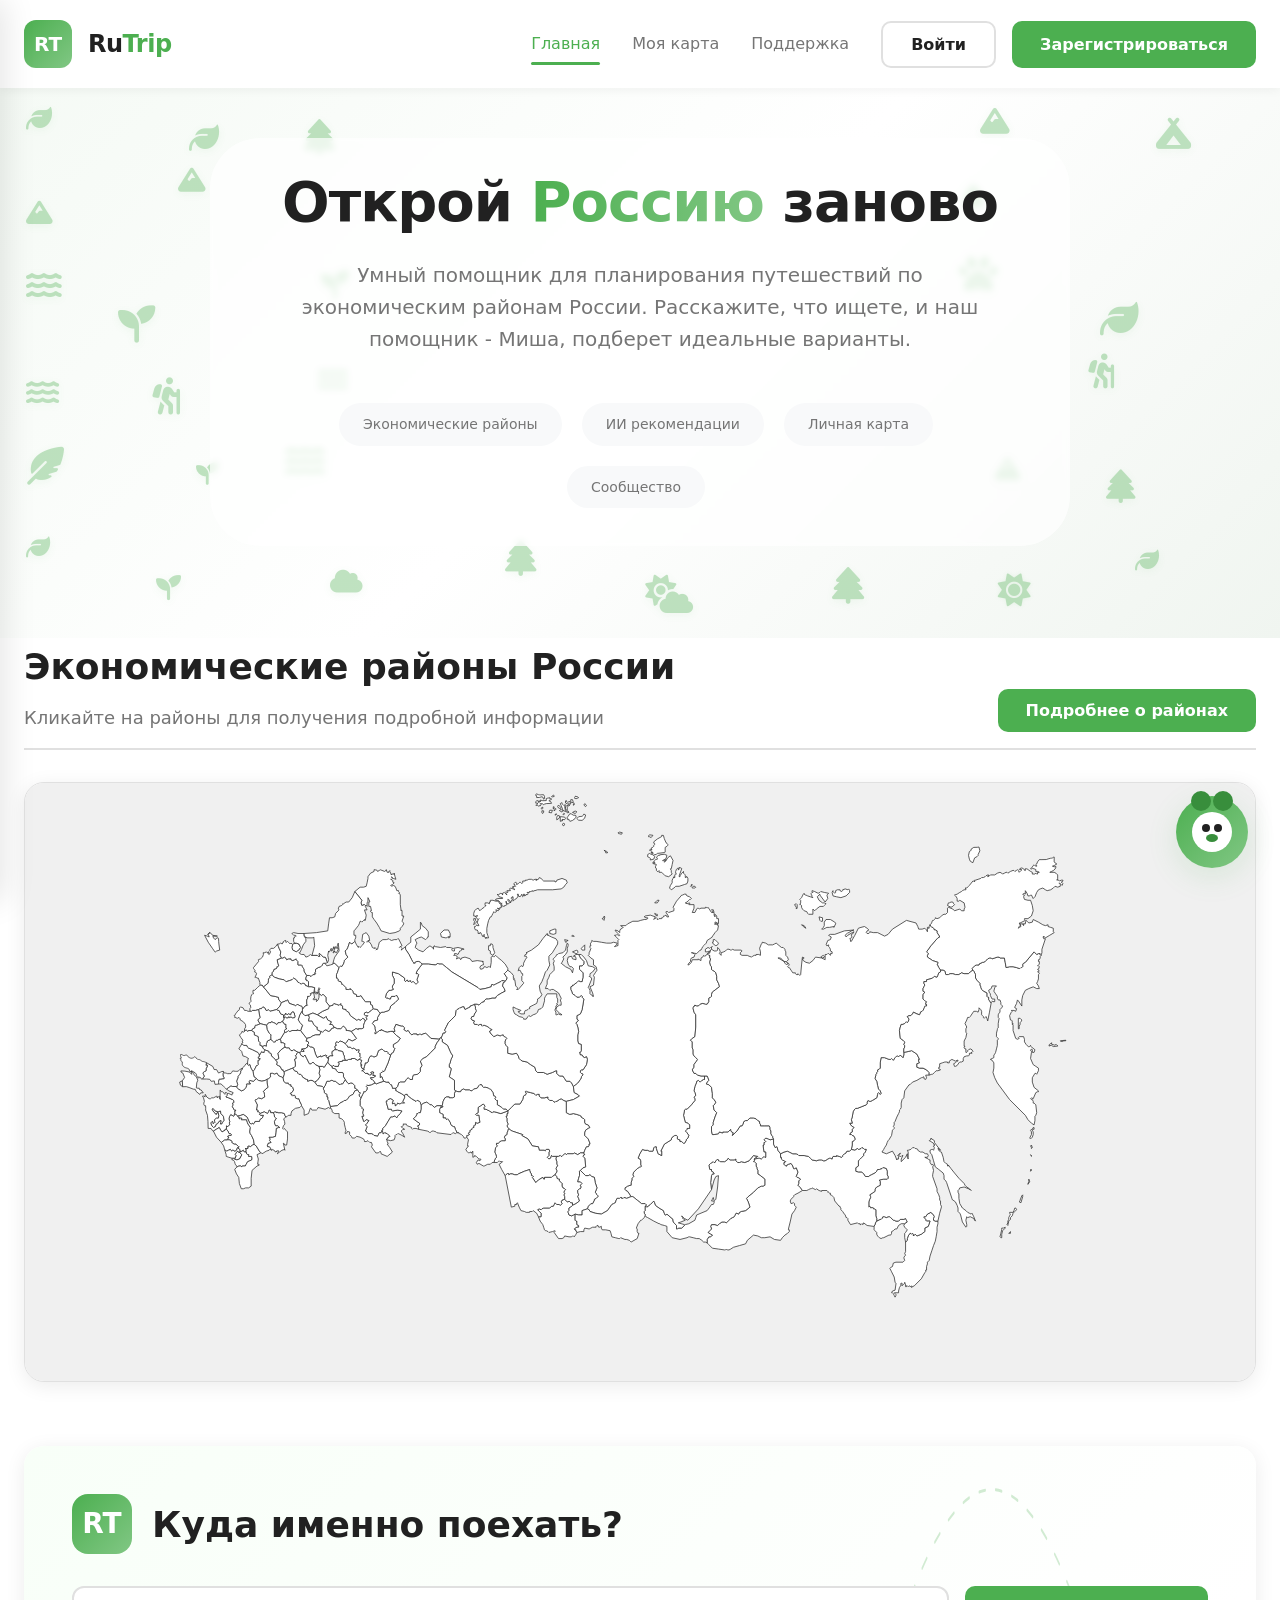
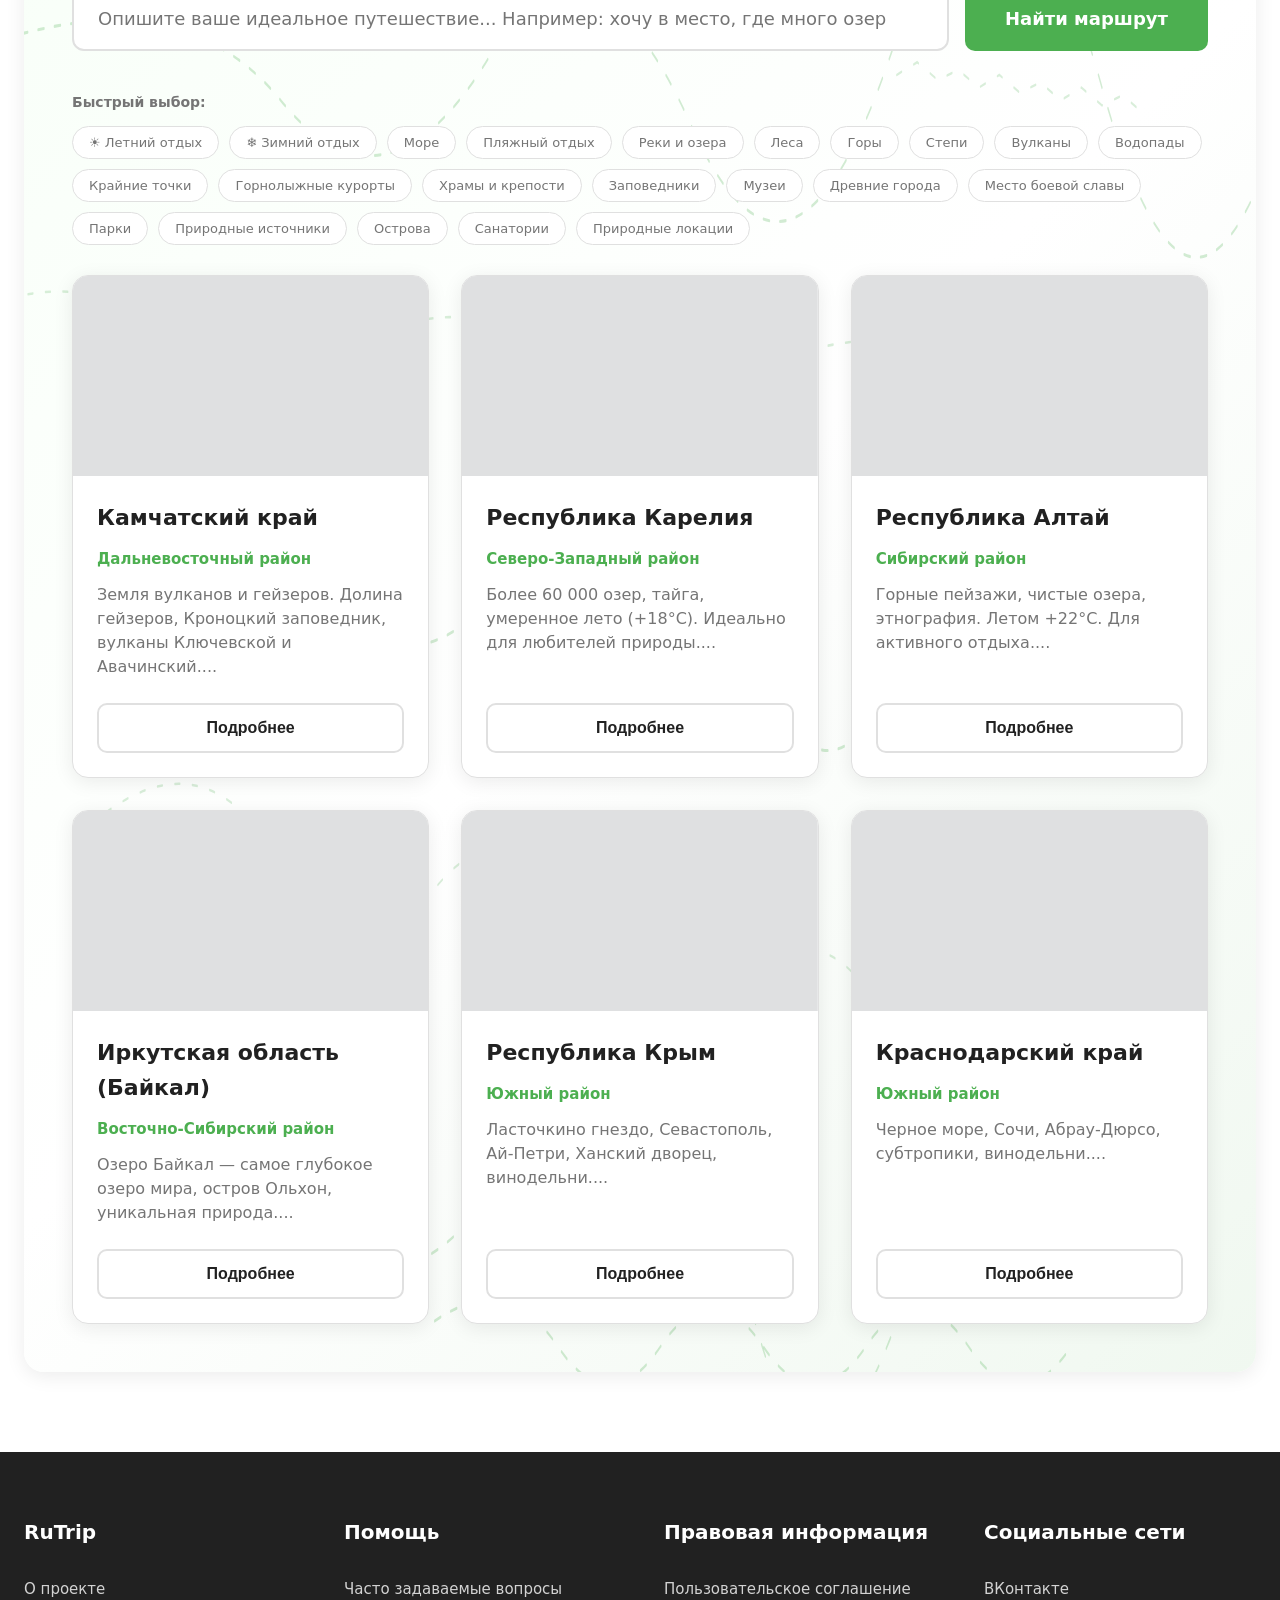
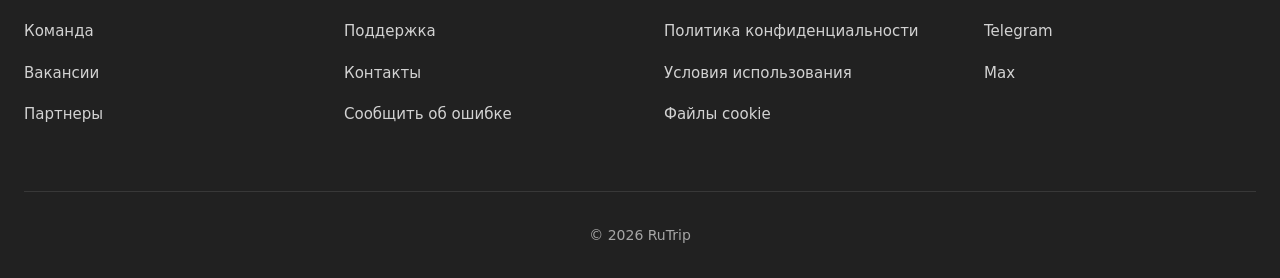
==== frontend/index.html @ ab8c6389 "Daniil/User_map/v1" ====
<!DOCTYPE html>
<html lang="ru">
<head>
    <meta charset="UTF-8">
    <meta name="viewport" content="width=device-width, initial-scale=1.0">
    <title>RuTrip - Путеводитель по России</title>
    <link rel="stylesheet" href="https://cdnjs.cloudflare.com/ajax/libs/font-awesome/6.4.0/css/all.min.css">
    <link rel="stylesheet" href="style.css">
    <style>
        /* Герой-секция */
        .hero {
            position: relative;
            overflow: hidden;
            padding: 80px 0 80px;
            min-height: 550px;
            background: linear-gradient(135deg, #f5faf5 0%, #ffffff 50%, #f0f5f0 100%);
        }
        
        /* Анимационный слой */
        .travel-animation {
            position: absolute;
            top: 0;
            left: 0;
            width: 100%;
            height: 100%;
            pointer-events: none;
            z-index: 1;
        }
        
        /* Парящие иконки - все зеленые */
        .floating-icon {
            position: absolute;
            pointer-events: none;
            z-index: 0;
            opacity: 0.35;
            will-change: transform;
            /* Плавное появление при создании */
            transition: opacity 1.2s ease-out;
        }
        
        /* Когда иконка готова - показываем */
        .floating-icon.visible {
            opacity: 0.35;
        }
        
        .floating-icon i {
            color: #4CAF50 !important;
            filter: drop-shadow(0 2px 4px rgba(76, 175, 80, 0.2));
        }
        
        /* Вертикальное плавание */
        @keyframes floatIcon {
            0% {
                transform: translateY(0px) rotate(0deg);
            }
            50% {
                transform: translateY(-35px) rotate(5deg);
            }
            100% {
                transform: translateY(0px) rotate(0deg);
            }
        }
        
        /* Горизонтальное движение */
        @keyframes driftHorizontal {
            0% {
                transform: translateX(0px);
            }
            100% {
                transform: translateX(45px);
            }
        }
        
        @keyframes driftLeft {
            0% {
                transform: translateX(0px);
            }
            100% {
                transform: translateX(-45px);
            }
        }
        
        /* Контент поверх анимации */
        .hero-content {
            position: relative;
            z-index: 10;
            max-width: 800px;
            margin: 0 auto;
            text-align: center;
        }
        
        .hero h1, .hero p, .hero .chips {
            position: relative;
            z-index: 10;
            background: transparent;
        }
        
        /* Полупрозрачный фон для читаемости текста */
        .hero-content::before {
            content: '';
            position: absolute;
            top: -30px;
            left: -30px;
            right: -30px;
            bottom: -30px;
            background: rgba(255, 255, 255, 0.7);
            backdrop-filter: blur(3px);
            z-index: -1;
            border-radius: 50px;
            pointer-events: none;
        }
        
        /* Адаптивность */
        @media (max-width: 768px) {
            .hero {
                padding: 60px 0 60px;
            }
            .floating-icon {
                font-size: 20px !important;
            }
            .hero-content::before {
                background: rgba(255, 255, 255, 0.8);
            }
        }
        
        /* Чипы */
        .chips {
            display: flex;
            flex-wrap: wrap;
            justify-content: center;
            gap: 12px;
            margin-top: 32px;
        }
        
        .chip {
            background-color: var(--secondary);
            padding: 10px 24px;
            border-radius: 40px;
            font-weight: 500;
            transition: all 0.3s;
            cursor: default;
        }
        
        .chip:hover {
            background-color: var(--accent);
            color: white;
            transform: translateY(-2px);
        }
        
        /* Градиент для заголовка */
        .hero-gradient {
            background: linear-gradient(90deg, #4CAF50, #81C784);
            -webkit-background-clip: text;
            background-clip: text;
            color: transparent;
        }
        
        /* Стрелка наверх */
        .scroll-top-arrow {
            position: fixed;
            bottom: 120px;
            right: 50px;
            width: 50px;
            height: 50px;
            background: #4CAF50;
            border-radius: 50%;
            display: flex;
            align-items: center;
            justify-content: center;
            color: white;
            font-size: 24px;
            cursor: pointer;
            box-shadow: 0 4px 15px rgba(76, 175, 80, 0.3);
            transition: all 0.3s ease;
            z-index: 998;
            opacity: 0;
            visibility: hidden;
            transform: translateY(20px);
        }
        
        .scroll-top-arrow.show {
            opacity: 1;
            visibility: visible;
            transform: translateY(0);
        }
        
        .scroll-top-arrow:hover {
            transform: scale(1.1);
            background: #388E3C;
        }
        
        @media (max-width: 768px) {
            .scroll-top-arrow {
                bottom: 100px;
                right: 20px;
                width: 45px;
                height: 45px;
                font-size: 20px;
            }
        }
    </style>
</head>
<body>
    <!-- Шапка -->
    <header>
        <div class="container header-content">
            <a href="#" class="logo">
                <div class="logo-icon">RT</div>
                <div class="logo-text">Ru<span>Trip</span></div>
            </a>
            
            <button class="menu-toggle" id="menuToggle">
                <i class="fas fa-bars"></i>
            </button>
            
            <nav class="nav-main">
                <a href="index.html" class="nav-link active">Главная</a>
                <a href="user-map/user-map.html" class="nav-link">Моя карта</a>
                <a href="#" class="nav-link">Поддержка</a>

                <div class="auth-buttons" id="authButtons">
                    <button class="btn btn-login"><a href="login.html" style="text-decoration: none; color: inherit;">Войти</a></button>
                    <button class="btn btn-register"><a href="registr.html" style="text-decoration: none; color: white">Зарегистрироваться</a></button>
                </div>
                <div class="user-profile" id="userProfile" style="display: none;">
                    <div class="user-avatar" id="userAvatar"></div>
                    <span class="user-name" id="userName"></span>
                    <i class="fas fa-chevron-down" style="font-size: 12px; margin-left: 5px;"></i>
                </div>
            </nav>
        </div>
    </header>

    <!-- Боковое меню -->
    <div class="sidebar" id="sidebar">
        <div class="sidebar-header">
            <h3>Меню</h3>
            <button class="sidebar-close" id="sidebarClose">
                <i class="fas fa-times"></i>
            </button>
        </div>
        <ul class="sidebar-links">
            <li><a href="#">Главная</a></li>
            <li><a href="#">Моя карта</a></li>
            <li><a href="#">Друзья</a></li>
            <li><a href="#">Рейтинги</a></li>
            <li><a href="#">События</a></li>
            <li><a href="#">Настройки</a></li>
            <li><a href="#">Помощь</a></li>
            <li><a href="#">Выйти</a></li>
        </ul>
    </div>
    <div class="overlay" id="overlay"></div>

    <!-- Маскот -->
    <div class="mascot-container">
        <div class="mascot" id="mascot">
            <div class="mascot-ear left"></div>
            <div class="mascot-ear right"></div>
            <div class="mascot-face">
                <div class="mascot-eye left"></div>
                <div class="mascot-eye right"></div>
                <div class="mascot-nose"></div>
            </div>
        </div>
    </div>

    <!-- Главная страница -->
    <main>
        <section class="hero">
            <!-- Анимационный слой -->
            <div class="travel-animation" id="travelAnimation"></div>
            
            <div class="container hero-content">
                <h1>Открой <span class="hero-gradient">Россию</span> заново</h1>
                <p>Умный помощник для планирования путешествий по экономическим районам России. Расскажите, что ищете, и наш помощник - Миша, подберет идеальные варианты.</p>
                <div class="chips">
                    <span class="chip">Экономические районы</span>
                    <span class="chip">ИИ рекомендации</span>
                    <span class="chip">Личная карта</span>
                    <span class="chip">Сообщество</span>
                </div>
            </div>
        </section>

        <!-- Карта России -->
        <div class="container">
            <section class="map-section">
                <div class="section-header">
                    <div>
                        <h2 class="section-title">Экономические районы России</h2>
                        <p class="section-subtitle">Кликайте на районы для получения подробной информации</p>
                    </div>
                    <button class="btn btn-register">Подробнее о районах</button>
                </div>

                <div class="map-container">
                    

                    <svg id="map" xmlns="http://www.w3.org/2000/svg" xmlns:xlink="http://www.w3.org/1999/xlink" x="0px" y="0px" viewBox="0 0 708.9 458.9" enable-background="new 0 0 708.9 458.9" xml:space="preserve">
                        <path class="szfo avt voLEN uts0 ekran1" data-id="enabled" data-title="Ненецкий автономный округ" data-code="RU-NEN" d="M207.4,112.8058h-3.3541l-2.6833,2.6833.6708,2.6833,3.3541.6708h.6708l.6708-.6708H207.4l.6708-.6708v.6708h0l-.6708.6708h.6708l.6708-.6708v-2.6833Zm30.8582,15.4291,1.3417.6708v2.0125l2.0125,1.3417,1.3417-2.0125-.6708-2.0125-.6708-2.0125h0v-1.3417l-.6708-1.3417H239.6v1.3417h-1.3417v3.3541Zm-18.7832-.6708-2.0125-.6708-2.6833-.6708-3.3541.6708h0l.6708.6708v1.3417h-1.3417l-.6708-.6708v-.6708l.6708-.6708-2.0125-.6708h-2.6833l-.6708-.6708-4.025.6708-4.025-.6708-.6708-.6708v0h0v.6708h-.6708v2.0125h0l-.6708-1.3417-1.3417-.6708-.6708-.6708-2.6833,2.0125-2.6833,2.6833-3.3541-1.3417-2.6833-2.0125.6708-2.0125.6708-1.3417-.6708-1.3417-.6708-1.3417,2.6833-1.3417,2.0125-.6708,3.3541,2.0125.6708-.6708.6708-.6708v-.6708h.6708v-4.025l-2.0125-2.6833-2.6833-2.0125-.6708-2.0125-.6708-.6708v5.3666l-4.025,3.3541-3.3541,2.6833v4.025l-2.6833,2.0125-1.3417,1.3417v2.0125l2.6833,4.025,2.0125,4.025.6708,1.3417.6708.6708v.6708h1.3417v-.6708l1.3417-.6708h1.3417l1.3417.6708,1.3417,1.3417h4.6958l5.3666.6708,1.3417-.6708.6708-.6708.6708.6708h2.6833l3.3542,2.6833,4.025,3.3541,20.1249,12.0749.6708.6708.6708.6708,4.025-.6708,4.6958-1.3417v-.6708l.6708-1.3417.6708.6708h.6708l1.3417-.6708,1.3417-.6708,1.3417-.6708,1.3417-.6708.6708-.6708h1.3417l1.2972.5064,1.3861-1.848v-1.3417l-.6708-.6708-1.3417-2.0125.6708-.6708.6708-.6708,1.3417-1.3417v-1.3417l-2.0125-3.3541-2.6833-2.6833-3.3541-2.6833-.6708-.6708-.6708-.6708-.6708.6708-.6708.6708h0l-.6708-.6708h-.6708l-.6708.6708v4.025l-.6708,4.025h0l-.6708-.6708h-.6708l-1.3417.6708-1.3417-.6708h-.6708l-.6708,1.3417-2.0125.6708-.6708-1.3417.6708-1.3417,1.3417-.6708h.6708v-1.3417l-.6708-1.3417h.6708l-4.6958-.6708-4.025.6708-1.3417-2.0125-4.025-1.3417-2.6833.6708v.6708l-.6708.6708-.6708-1.3417H214.78l-.6708.6708h-.6708l.6708-.6708v-1.3417l-1.3417-.6708h-1.3417l.6708-.6708v-.6708h1.3417l1.3417.6708.6708-1.3417.6708-1.3417h.6708l.6708-.6708v-.6708h2.0124Z" stroke="#606778" stroke-width="0.22456220687904804"></path>
                        <path class="dfo krai voVS uts7 ekran10" data-id="enabled" data-title="Забайкальский край" data-code="RU-ZAB" d="M452.9241,273.1341l-2.0125-.6708L449.57,273.805l1.3417,1.3417-.6708.6708H449.57V277.83h-.6708v.6708l.6708,4.6958h1.3417v4.025h-.6708l-.6708-.6708-1.3417,1.3417-.6708.6708-1.3417-.6708h-.6708l-3.3541.6708v1.3417l-.6708.6708h.6708l.6708.6708.6708.6708V293.93l.671,1.3415h0v.6708h0l.6708,1.3417v2.6833l2.0125,1.3417,3.3541,2.6833v4.6959l-1.3417.6708h-1.3417l-1.3415.6707-1.3417.6708-3.3541,3.3541-4.025,3.3541-.6708.6708-.6708.6708,1.3417,2.6833,1.3417,4.025-3.3541,2.6833-3.3543.671-1.3415.6707-.671,1.3418-1.3415-.671h-.6708l-.6708,1.3417-.6708,1.3417-1.3417.6708-1.3418.671-1.3415,1.3415-1.3417,1.3417-.6708.6708-1.3417-.6708H417.37l-2.0125,1.3417-1.3417,1.3417-.6-.2-1.4122-.4709H409.32l-.6708,1.3417.6708,2.0125h0l-.4673.4673-.8743.8743-1.3417,1.3417,2.0125,1.3417,1.3415.671-1.3415,1.3415h-1.3417l-1.3417,2.0125v2.6833l1.3417,1.3417,2.6833,2.6833,4.6958.6708,4.6958.6708h.6708l.6708-.6708.6708.6708h1.3417l1.3417-.6708,2.0125-1.3417,4.6958-1.3417,4.6958-1.3417,1.3417-2.6833,4.6958-4.025,3.3541.6708,2.6833,1.3416h2.6833l4.025-.6708,3.3541,2.0125,4.6958.6708,1.3417-2.0125,2.0125-2.0125,2.0125-1.3417,1.3417-1.3417V342.9h-.6708v-.6708l1.3417-5.3666,1.3417-6.0375,2.0125-2.6833,1.3417-2.6833-.6708-.6708-.6708-.6708v-1.3417l-.6708-.6708-2.0125.6708-.6708-2.0125.6708-1.3417,2.0125-2.0125v-.6708l.6708-.6708,2.6833-1.3417,3.3541-2.0125L477.7447,310.7l-2.0125-2.0125h0l.6708-1.3417v-2.0125l.6708-.6708.6708-.6708-2.0125-1.3417h-.6708l-.6708-.6708,1.3417-3.3542-1.3417-3.3541-1.3417.6708h-.6708l-.6706-2.0123-1.3419-2.0126-2.0125.6708-1.3417.6708v.6708h-.6708l-1.3417-1.3417v-1.3417h.6708l.6708-.6708-1.3417-.6708-1.3417-.6708-.6708-.6708v-1.3417h-.6708v-2.6833l-2.0125-2.6833-.6708-2.6833h-.6708l-.6708.6708h0l-1.3417-2.6833v-4.025l-2.6833.6708-1.3417-.6708Z" stroke="#606778" stroke-width="0.22456220687904804"></path>
                        <path class="pfo resp voCNT uts3 ekran8" data-id="enabled" data-title="Республика Башкортостан" data-code="RU-BA" d="M162.4549,230.8719l-.6708-.6708V229.53h-2.0125l-2.0125-.6708-2.0125.6708-2.0125.6708-1.3417.6708-1.3416-.6708-2.6833,1.3417-2.6833.6708-.6708-.6708v.6708l-.6708.6708h0l.6708.6708v1.3417l-.6708,1.3417-.6708.6708H142.33v.6708l-.6708,1.3417-1.3417,2.6833h0l-.6708,2.0125v4.025l.6708.6708.6708.6708h0v.6708l.6708.6708h.6708l-.6708,2.0125V253.68l.6708,1.3417v.6708h-1.3417l.6708,2.0125.6708,2.0125h.6708l1.3417-1.3417,2.0125.6708-1.3417,2.0125-1.3417,1.3417.6708.6708.6708.6708-1.3417,3.3541h.6708l.6708,1.3417.6708.6708h2.6833l1.3417.6708.6708.6708,2.6833.6708,1.3417-2.6833h1.3417l.6708-1.3417v-.6708h.6708v-1.3417l1.3417-1.3417.6708-.6708,2.0125-3.3541,2.0125-3.3541h1.3417l1.3417-.6708h.6708l.6708.6708.6708.6708.6708-1.3417,2.0125-2.0125,1.3417-2.0125-3.3541-.6708-4.025.6708-.6708-.6708v-.6708h-2.6833v-.6708l-1.3417-4.6958v-.6708h.6708v-.6708l.6708-.6708,2.0125-.6708,2.0125,1.3417-.6708,1.3417v1.3417l1.3417-.6708.6708.6708v1.3417h.6708l.6708-.6708.6708-1.3417,1.3417.6708h.6708l.6708-.6708h2.6833l-.6708-.6708-.6708-.6708,1.3417-2.6833v-2.0125h-.6708l-2.0125-1.3417-2.6833-1.3417-.6708-.6708h-.6708V234.226h-2.6833v-.6708l-.6708-2.0125h-.6708l-.6708-.6708Z" stroke="#606778" stroke-width="0.22456220687904804"></path>
                        <path class="cfo obl voMSK uts0 ekran5" data-id="enabled" data-title="Белгородская область" data-code="RU-BEL" d="M61.2266,210.747l1.0733-.6708.1342-1.3417-.6037-1.3417-.6037-.6708-4.025-2.0125-3.1529-1.3417-.7379-.6709-.6037-1.3416h-2.415l-1.2746-1.3417-2.415,4.025.8721.6708,1.3417,1.3417.3354,1.3417.47,1.3417.0671.6708,2.2137.6708,2.1467,1.3417H53.78l-.47,2.6833v2.0125l.8721.6708.8721-.6708.805,2.6833,1.61,2.6833.47-.6708.6037-.6708.6708-1.3417,1.0062-2.0125h.6708l.6708-.6708-.1342-1.3417v-2.0125h.9392l.6708-1.3417h-.9392l-.8721-.6708Z" stroke="#606778" fill="#337AB7" stroke-width="0.22456220687904804"></path>
                        <path class="szfo obl voLEN uts0 ekran1" data-id="enabled" data-title="Мурманская область" data-code="RU-MUR" d="M159.7715,66.5186v.3354L158.43,67.86l-2.0125-.805-1.3417-.47-.6708.5367-1.3417.7379-.6708-1.0733-.6708-.0671-1.3417-.2012V67.86l-2.6833,1.3417-2.0125,2.6833v1.3417l-.6708,3.3542-.6708,2.6833-2.0125.6708h-2.6833l-4.025,3.3541,2.6833,3.3541,2.6833,3.3542-.6708,2.0124.6708,2.0125,2.0125-.6708.6708.6708h.6708l.6708.6708V92.01l.6708-1.3417V87.9851l1.3417,2.6833v.6708h-.6708v3.3541h1.3417l.6708,3.3541h-.6708v.6708l.6708.6708h.6708v3.3541l1.3417,2.0125,2.0125,2.6833,2.0125,3.3541,1.3417,2.6833,6.7083,2.0125,4.025-.6708,3.3542-1.3417.6708-.6708v-1.3417l1.3417-1.3417,1.3417-2.0125h0l-.6708-1.3417h0l-.6708-.6708.6708-2.0125.6708-2.0125h-1.3417v-4.025h0l-.6708-.6708v.6708h0l-.6708-4.6958V85.9727h0l-.6708-1.3417h-.6708l.6708-.6708-.6708-.6708v-.6708h-1.3417l-.6708-2.0125-.6708-1.3417-1.3417-.6708-1.3417.6708-.6708-.6708h0l1.3417-.6708,1.3417-1.3417-1.3417-.6708h0l.6708-.6708-.6708-.6708-1.3417-.6708h.6708l.6708-.6708-.6708-.6708v-.6708l1.3417,1.3417,2.0125.6708-.6708-2.0125-.6708-2.6833v.6708h-2.0125v.6708l-.6708-.6708h0v-.6708l-.6708-1.3417v-.6708l-.6708.6708v.6708h-1.3417l-.6708-1.9454v-.0671Z" stroke="#606778" stroke-width="0.22456220687904804"></path>
                        <path class="dfo avtob voVS uts8 ekran11" data-id="enabled" data-title="Еврейская автономная область" data-code="RU-YEV" d="M552.8777,336.1921h-2.0125l-1.3416-.6711-.6709,0-2.0125-2.0125-.6708-.6708h-1.3417l-1.3417.6708-1.3417-.6708h-1.3417l-.6708,1.3417-.6708.6708H538.79l-2.6833,1.3417-.6708.6708-.6708,2.0125-.6708,1.3417V342.9l.6708.6708,1.3417,1.3417v1.3417l.6708,1.3417.6708.6708.6708.6708h0l1.3417.6708,1.3417-.6708h.6708l4.025-2.0125H546.84l.6708-1.3417V344.242l1.3417-.6708,1.3417-1.3417h1.3417l1.3417-2.6833,2.0125-1.3417h2.6833l2.0125-1.3417-.6708-1.3417h0l-.6708-1.3417-1.3417.6708h-2.6833l-1.3417,1.3417h0Z" stroke="#606778" stroke-width="0.22456220687904804"></path>
                        <path class="szfo resp voLEN uts0 ekran1" data-id="enabled" data-title="Республика Коми" data-code="RU-KO" d="M210.0838,145.0057l-4.025-3.3541-3.3542-2.6833h-2.6833l-.6708-.6708-.6708.6708-1.3417.6708-5.3666-.6708h-4.6958l-2.0125,2.6833-2.0125,2.6833-.6708,2.0125h1.3417l.6708.6708-.6708,2.0125-.6708,2.0125.6708,1.3417v.6708l-.6708.6708-.6708.6708-.6708-.6708-1.3417-1.3417h-.6708l-.6708.6708-.6708-.6708v-.6708h-.6708l-1.3417.6708-.6708-1.3416-1.3417,1.3416-.6708-.6708v-2.0125l-4.6958-3.3541-4.6958-1.3417v2.6833l1.3417,2.6833v3.3542l-1.3417,2.0125v1.3417l.6708,1.3417-2.0125.6708h-1.3417l-2.0125,2.6833-.6708,2.6833.6708.6708h1.3416l.6708.6708h1.3417v-.6708l.6708-1.3417H166.48l.6708-.6708h.6708l.6708,1.3417.6708,1.3417-2.6833,2.6833-3.3541,2.6833-.6708,2.0125-.6708,1.3417-4.025,1.3417h-1.3417l-1.3417.6708-2.0125,3.3541v2.0125l-2.6833.6708-1.3417,2.0125,1.3417,1.3417.6708,1.3417h0V188.61l.6708,2.0125-.6708.6708v1.3417l2.0125-1.3417,1.3417-1.3417h1.3417V189.28l2.6833,1.3417,2.0125.6708,2.6833-.6708h2.0125v.6708l1.3417-.6708-.6708-2.0125,1.3417-3.3541,4.025,1.3417h1.3417l1.3417,1.3417-.6708,1.3417h0l2.0125,1.3417,1.3417-.6708,1.3417,2.0125,1.3416,1.3417,1.3417-.6709h2.6833v.6708h1.3416l.6709-.6709h.6708l.6708.6708h0l1.3417-.6708,2.0125-.6708,4.025,4.025,6.7083.6708v-.6708l1.3417-.6708.6708-1.3417.6708-2.0125h1.3417l.6708-1.3417-.6708-.6708V189.28l1.3417-2.6833,1.3417-2.6833,2.6833-2.6833,2.6833-2.6833.6708-4.025.6708-.6708,1.3417-.6708h0l.6708-.6708h.6708l1.3417-.6708h1.3417v.6708l.6708,1.3417,1.3417-.6708,1.3417-.6708,1.3417-.6708h0v-.6708l2.0125-.6708,1.3417-.6708h2.0125l1.3417.6708h0l2.0125-2.0125,2.0125-.6708v-.6708l1.3417-1.3417h2.0125l2.6833-.6708h2.6833l.6711-1.3417.6706-.6708,3.1172-1.87,2.92-1.4839-.6708-2.0125-1.3417-2.0125.6708-2.6833h.6708l.6265-.8352-1.2973-.5064H248.321l-.6708.6708-1.3417.6708-1.3417.6708-1.3417.6708-1.3417.6708h-.6708l-.6708-.6708-.6708,1.3417v.6708l-4.6958,1.3417-4.025.6708-.6708-.6708-.6708-.6708-20.1249-12.0749Z" stroke="#606778" stroke-width="0.22456220687904804"></path>
                        <path class="skfo resp voUG uts0 ekran7" data-id="enabled" data-title="Республика Ингушетия" data-code="RU-IN" d="M47.4746,283.8674l-.5367-.6708h-.8721l-.2012-.6708h-.3354l-1.0733,1.3417-.7379,1.3417.6708.6708-.5367,2.0125-.7379.6708,1.8783.6708,2.1467-.6708h0l.2683-.6708h.1342l1.4087-2.6833-1.4758-1.3417Z" stroke="#606778" stroke-width="0.22456220687904804"></path>
                        <path class="pfo krai voCNT uts3 ekran8" data-id="enabled" data-title="Пермский край" data-code="RU-PER" d="M179.2256,193.3054l-1.3417-1.3417-1.3416-2.0126-1.3417.6709-1.2144-.81-.7981-.5319.6708-1.3417-1.3417-1.3417h-1.3417l-4.025-1.3417L165.809,188.61l.6708,2.0125-1.3417.6708,2.6833,2.6832,2.6833,2.0126-2.0125,2.6832-3.3541,2.0126v2.0125l1.3417,1.3417-.6708.6708-.6708,2.0125-1.3417.6708-.6708,1.3417-2.0125,6.0375-2.6833,6.0375-.6708.6708-.6708-.6708v.6708l-.6708.6708h-.6708l-.6708.6708v3.3541l.6708-.6708h.6708l.6708,2.0125.6708,1.3417,2.0125.6708h2.0125v.6708l.6708.6708.6708.6708h.6708l.6708,2.0125v.6708h2.6833l1.3417-1.3417.6708-2.0125h0v-.6708l1.3417-.6708h3.3541l1.3417-2.0125,1.3417-1.3417,1.3417,1.3417h2.0125V226.176l.6708-2.0125,3.3541-.6708,2.0125-2.0125h0v-2.6833l1.3417-2.0125-1.3417-3.3542,2.0125-2.0125,1.3417-.6708,1.3417-.6708,3.3541-3.3541,3.3541-3.3541v-1.3417l1.3417-2.6833,2.0125-2.6833-6.7084-.6708-4.0249-4.025-2.0126.6709-1.3417.6708h0l-.6707-.6709h-.6709l-.6708.6708h-1.3417v-.6708h-2.6833l-1.3417.6708Z" stroke="#606778" stroke-width="0.22456220687904804"></path>
                        <path class="cfo obl voMSK uts0 ekran3" data-id="enabled" data-title="Рязанская область" data-code="RU-RYA" d="M92.6886,189.9513l-1.3417-.6708v.6708l-3.9882-.04-1.3785.7108h-.6567l-.6849-.6708-.6708.6708-1.3417.6708H81.687L78.4,196.66l.47,1.3417v1.3417h1.4758l1.5429.6708-.2013,1.3417.2683,1.3417,1.3417.6708h2.0125l.6708,1.3417.6708.6708h1.3417l.6708-.6708,3.3541,2.0125h1.3417l.5378-.2688.8039-.402h0V205.38l.6708.6708h1.3417l-.6708-1.3417-1.3229-.37,1.3229-.3h1.3417l.6708-.6708,1.3417-.6708v-2.0125l.6708-.6709V198.672l-1.3417-.6708h-.6708l.6708-.6708v-1.3417l-2.6833-3.3541L94.03,189.9513H92.6886Z" stroke="#606778" stroke-width="0.22456220687904804"></path>
                        <path class="cfo obl voMSK uts0 ekran3" data-id="enabled" data-title="Смоленская область" data-code="RU-SMO" d="M76.9912,164.46l-2.5492-.6708-3.5554-.6708L68.27,159.7639,65.4529,156.41l-.9392-1.3417H63.105l-.8721.6708-1.4758,1.3417-2.0125,2.0125H57.47l-.0671,1.3417.1342.6708h.2012l.0671.6708h-.6037l-.6708.6708-.6037,1.3417-.2683,2.0125.2683,1.3417-.0671.6708-.6708.6708-.805.6708.4025.6708.7379.6708.2012,2.0125-.6708.6708.1342,1.3417-.2683.6708h1.4758l.6708-.6708h2.3479l2.3479-.6708,1.14-.6708h1.0733l.47-.6708.6037-.6708,1.4087.6708,1.0062,2.0125h1.14l.6038-.6708.6037.6708.6708.6708,5.1654-1.3417,2.593-2.7038,1.0966-2.6628-.8721-.6708-1.0062-1.3417-.2683-.6708Z" stroke="#606778" stroke-width="0.22456220687904804"></path>
                        <path class="dfo resp voVS uts6 ekran10" data-id="enabled" data-title="Республика Бурятия" data-code="RU-BU" d="M430.7867,291.2465h-1.3417l-1.3417-1.3417v-1.3417l-1.3417.6706-1.3417,0h-2.0125l-.6708-.6708-.6708-.6708-.6708,1.3417-2.0125,1.3417h-3.3541l-.6708-.6708h-.6708v-.6708l-.6708-.671-1.3417,1.3419-.6708,1.3417h-.6708l-.6708-.6708-2.0125,1.3414-1.3417,1.3419.6708,3.3541H409.32v1.3417l1.3417.6708.6708,1.3417h-1.3417l-.6708,1.3414-.6708,5.3668.6708,5.3666,2.0125-7.3791,1.3417-2.6833,2.0125-.6708-.6708,8.7208-1.3417,9.3916-.6708.6708-.2121.3261-.4587-.3261-.3678-.6708-.303-1.3417-.6708,1.3417-.6708,1.3417h2.0125v1.3417l-.6708,1.3417H409.32l-1.3417,2.0125-2.0125,2.6833-8.05,3.3541-.6708,2.0125-.6708,2.0125-4.6958,2.6833-2.6833.6708-.6708.6708-2.0125,2.0125h-2.6833l-.6708.6708h-.6708v-2.6833l-.6484-.6486-1.364-1.3639-.6709-1.3418V334.85l-4.6958-4.025-.6708.6708h-.6708l-.6708-1.3417-.6708-2.0125-3.3541-2.0125-2.6833-2.0125-.6708-2.0125-.6709-1.3418-2.6833,2.6835-2.6833,2.0125-.6708-.6708h-.6708v3.3541l-.6708.6708v1.3417l.6708.6708v1.3417l.6708.6708,1.3417.6708,4.6958,2.6833,4.025,2.0125h.6708l.6708.6708,2.6833.6708,2.0125.6708v4.025l4.025,4.6958,6.0374,1.3417,5.3666-1.3417,1.3417-.6708h.6708l2.6833.6708,2.6833.6708h2.0125l2.0125,1.3417,1.3417,1.3417h1.3417l1.3417.6708v-2.6833l1.3417-2.0125h1.3417l1.3417-1.3417-1.3417-.6708-2.0124-1.3418,1.3415-1.3415L409.32,342.23h0l-.6708-2.0125.6708-1.3417h2.6833l2.0125.6708h0l1.3417-1.3417,2.0125-1.3417h2.0125l1.3417.6708.6708-.6708,1.3417-1.3417,1.3417-1.3417,1.3417-.6708,1.3417-.6708.5641-1.1282.7775-1.5552h.6708l1.3417.6708.6708-1.3417,1.3417-.6708,3.3541-.6708,3.3541-2.6833-1.3417-4.025-1.3417-2.6833,1.3417-1.3417,4.025-3.3541,3.3541-3.3541,1.3417-.6708,1.3417-.6708h1.3417l1.3417-.6708v-4.6958l-3.3541-2.6833-2.0125-1.3417v-2.6833h0l-.6708-1.3417h0v-.6708h0l-.6708-1.3417v-.6708h0v-1.3417l-.6708-.6708-.6708-.6708H441.52l.671-.671v-1.3415l1.3417-1.3417h.6708l.6708-.6708L441.52,285.88l-3.3541,4.025-3.3541,1.3417-2.6833-.6708-1.3417.6708Z" stroke="#606778" stroke-width="0.22456220687904804"></path>
                        <path class="sbfo obl voCNT uts6 ekran10" data-id="enabled" data-title="Иркутская область" data-code="RU-IRK" d="M405.966,224.8344h-2.0125v2.6833h-.6708l-1.3417.6708-.6708.6708-.6708.6708h0l-1.3416-1.3418-.6149.3074-.7269.3635v.6708h0l-1.3417,3.3541-.6708,3.3541.6708,1.3417.6708,2.0125-.6708.6708-.6708,1.3417.6708.6708v1.3417l-2.6833,3.3541-3.2253,3.2253-1.47.1288-.6708.6708v.6708h0l-.6708,3.3541,1.3417,5.3666,2.0125.6708,1.3417,1.3417v2.6833H390.537v.6708l-.6708.6708-.6708.6708,1.3417,1.3417,1.3417,2.0125-.6708,2.0125-1.3417,1.3417v.6708l-1.3417,2.0125h-.6708l-.6708-.6708-.6708-.6708H385.17v-1.3417H384.5l-1.3417-.6708v-2.0125l-.6708-.6708h-1.3416l-2.0126,1.3418-.6708,1.3417v.6708l-5.3666,3.3541-2.6833,5.3666h.6709V285.88L368.4,284.5381l-1.3417-4.025v-1.3417h-1.3417l-.6708.6708-.6708,2.6833h-2.6833l-1.3417-.6708h-2.0125l-2.0125-.6708-2.0125,3.3542-1.3417,3.3541,1.3417.6707.6707,1.3418v3.3541l.6708.6708-.6708.6708h-.6708L352.3,295.9422l-2.6833,2.6833-.6708,2.0125.6708,1.3417-.6708.6708-.6708.6708v1.3417l-.6708,2.0125v2.0125h-.6708l-2.0125.6708L342.9082,310.7v1.3417l.6708.6708,1.3417.6708,1.3417,2.0125,1.3417,2.0125h1.3417L352.3,320.092l3.3541,2.6833h2.6833l.6708.6708v1.3417l.6708.6708,2.6833-2.0125,2.6833-2.6833.6708,1.3417.6708,2.0125,2.6833,2.0125,3.3541,2.0125.6708,2.0125.6708,1.3417h.6708l.6708-.6708,4.6958,4.025v1.3417l.6708,1.3417.6708.6708,1.3417,1.3417V342.23l.6708,0,.6708-.6708h2.6833l2.0125-2.0125v-.6708l-4.6958-1.3417,2.0125-.6708,3.3541-1.3417-.6708-.6708-1.3417-.6708v-.6708l-.6708-.6708v-.6708l2.0125,2.0125,2.6833,1.3417,8.05-8.7208L409.32,312.042l-.6708-5.3666.6708-5.3666.6708-1.3417h1.3417l-.6708-1.3417-1.3417-.6708v-1.3414l-1.3417,0-.6708-3.3541,1.3417-1.3417,2.0125-1.3417.6708.6708h.6708l.6708-1.3417,1.3417-1.3417.6708.6708v.6708h.6708l.6708.6708h3.3541l2.0125-1.3417.6708-1.3417.6708.6708.6708.6708h3.3541l1.3417-.6708v1.3417l1.3417,1.3417h1.3417l1.3417-.6708,2.6833.6708,3.3541-1.3417,3.3541-4.025,3.3541.6711-.6708.6708h-.6708l-1.3417,1.3417,3.3543-.671.6707,0,1.3417.6708.6708-.6708,1.3417-1.3417.6708.6708h.6708v-4.025H449.57l-.6708-4.6958V277.83h.6708v-2.0125h.6708l.6708-.6708-1.3417-1.3417,1.3417-1.3417,2.0125.6708,1.3417.6708,2.6833-.6708-.6708-1.3417v-.6708l-.6708-.6708-.6708-1.3417v-2.0125l-.6708-1.3417v-1.3417l-.6708-1.3417h-6.7083V261.73l-.6708-.6708v-1.3417l-1.3417-.6708-1.3417-1.3417-2.0125-.6708h-2.6833l-2.0122,2.0127-1.3419,0-1.3417.6708L433.47,261.73l-.6708,1.3417h-1.3417l-2.6833,4.025-3.3541,3.3542.6708-2.0125-1.3417-.6708-.6708-1.3417v-.6708l-1.2084,1.2089-.8038.8038-1.3419,0H418.041v.6708H417.37l-2.0125-.6708-.6708,1.3417-3.3541.6708h-1.3417l-.6708-2.6833v-3.3541l.6708-.6708.6708-.6708v-2.0125l1.3417-4.025,1.3417-3.3541-2.0125-2.0125-.6708-3.3541,1.3417-1.3417.6708-1.3417-1.3417-2.0125-1.3417-1.3417v-3.3541l-.6708-4.6958-2.0125-2.0125-2.0122-.6707,1.3414-2.0126.6708-.6708-.6708-2.0125-.6708-1.3417Z" stroke="#606778" stroke-width="0.22456220687904804"></path>
                        <path class="cfo obl voMSK uts0 ekran5" data-id="enabled" data-title="Липецкая область" data-code="RU-LIP" d="M78.4,196.66H77.3266l-.8721.6708H75.3812l-.5367.6708-.2683.6708H73.3016l-.8721-.6708-1.14-1.3417-2.8175,1.3417-.4025,1.3417-.3354.6708.0671.6708L67.6,202.0262l-.805-.6708-2.2137.6708.4025,1.3417,1.2746,1.3417,1.8783.6708,1.61.6708v.6708h-.0671l.6037.6708h.805l.6037,1.3417-.2012.6708,1.6771,1.3417,1.8112,2.0125,1.2746-.6708,1.0733-.6708-.6708-4.025,2.3479-2.6833,2.9516-2.0125-.2683-1.3417.2013-1.3417-1.5429-.6708H78.8694v-1.3417L78.4,196.66Z" stroke="#606778" stroke-width="0.22456220687904804"></path>
                        <path class="skfo krai voUG uts0 ekran7" data-id="enabled" data-title="Ставропольский край" data-code="RU-STA" d="M48.4809,258.3759l.4025-.6708-.2012-.6708H47.81l-.805.6708-.1342-.6708.0671-.6708h-.6708l-.47-.6708-1.14-1.3417-1.3417-.6708-.3354,1.3417-.3354.6708-1.2075-.6708-1.0062-.6708-.8721,1.3417-.5367,2.0125.6037,2.0125-.4025,1.3417.5367.6708-1.0062,1.3417-1.0733.6708-.2683-.6708h-.3354l.0671,2.6833,1.0733,1.3417.8721,2.0125h.9392l.8721.6708-.2683.6708H39.0893l-1.14.6708.2683.6708h.7379l-.5367.6708-.805,1.3417h1.5429l1.7442.6708.3354.6708-.1342.6708,1.8783,1.3417h1.4758l1.2746,1.3417.7379.6708h.3354l-.5367.6708h-.6708l1.6771,1.3417.2683,2.0125,1.4758-.6708,1.0062-.6708.2683.6708.5367.6708h1.2075l.3354-2.0125-1.0062-.6708h2.2808l.1342-1.3417H53.378l1.0062-.6708.9392.6708,1.8783-1.3417,1.2075-.6708-.5367-3.3541L56.33,270.4508l-.9392-1.3417-.4025-1.3417.47-3.3541-.805-1.3417L53.6463,261.73l-.5367-1.3417-.6038-2.0126Z" stroke="#606778" stroke-width="0.22456220687904804"></path>
                        <path class="szfo obl voLEN uts0 ekran2" data-id="enabled" data-title="Новгородская область" data-code="RU-NGR" d="M86.6511,135.614v-.6708H84.6386l-1.3417.6708-.6708-1.3417-.9392-.6708-1.2746.6708H79.3391l-3.3541,1.3417.47,2.6833.6708,2.0125-.6038.6708h-.805l-.0671.6708-.1342.6708-2.0125.6708-.3354,1.3417L71.96,145.6765l.1342,1.3417.8721,1.3417.9392.6708,3.7567,1.3417,3.69.6708,1.2746,1.3417h.6708l2.0125-.6708,2.0125-.6708.6708-.6708.6708-.6708,2.0125,1.3417,1.3417,2.0125h.6708l.6708.6708,1.3417.6708.6708-.6708h.6708l1.3417.6708.6708,1.3417h.6708l1.3417.6708v-4.025l-.6708-.6708H98.726v-.6708h-.6708v-1.3417l.6708-2.0125-1.3417-2.0125-.6708-1.3417v-2.0125l-1.3417-1.3417V140.31l-.6708-.6708H92.0177v-2.6833l-.6708-.6708-.6708-.6708h0v-.6708l-1.3417.6708-1.3417.6708-1.3417-.6708Z" stroke="#606778" stroke-width="0.22456220687904804"></path>
                        <path class="sbfo obl voCNT uts5 ekran9" data-id="enabled" data-title="Томская область" data-code="RU-TOM" d="M287.2292,243.6176h-2.0125l-1.3417-1.3417v-1.3416l-2.6833.6708h-2.6833l-1.3417-1.3417v-1.3417h-1.3417l-1.3417.6708-.6708-.6708-.6708-.6708-2.6833-.6708-2.6833-.6708-.6708-.6708h0l-.6709.6708.6709,1.3417-.6708,1.3417h-.6708l-.6708.6708-.6708,2.6833-2.0125,3.3541h-4.025L255.7,248.9843l-2.6833,2.6833V253.68h-.6708v2.0125h-.6708v.6708l.6708.6708v2.6833l.6708,1.3417v1.3417l-.6708.6708.6708,1.3417.6708.6708,1.3417,1.3417,1.3417.6708,8.0325,2.7231-.6267.6939,4.6691,2.62,3.3541,5.3666,4.6958.6708.6708,2.6833h4.025l.6708.6708v-.6708l.6708-.6708h2.0125l.6708,1.3417-.6708.6708V285.88l-.6708.6708-.6708.6708.34.34,1.0017,1.0015,1.3417-.6708.6708-2.0125.6708.6708h4.6958l1.3417-.6708.6708.6708h.6708l.6708-.6708,1.3417-1.3417h.6708l.6708.6708.6708-.6708h4.6958l.6708-.6708,1.3417.6708,1.3417.6708,2.0125-1.3417h2.6833l.6708-2.0125,1.3417-2.6833h1.3417l.6708-.6708V277.159h.6708v-.6708l-1.3417-3.3541-2.6833-2.6833v-2.0125l.6708-2.0125,2.0125-1.3417,1.3417-.6708-1.3417-2.0125-2.0125-.6708-.6708-1.3417v-2.0125l-1.3417-1.3417h-.6708l-.6708-.6708v-.6708l-1.3417-.6708-2.0122-.6709-2.6836-.6707-2.7715.6267-2.5951-1.2975v-8.7208l-2.0125-.6708-2.0125-1.3417-1.3417.6708-2.0125,1.3417h-.6708l-.6708.6708-1.3417-.6708Z" stroke="#606778" stroke-width="0.22456220687904804"></path>
                        <path class="urfo avt voCNT uts3 ekran9" data-id="enabled" data-title="Ханты-Мансийский автономный округ - Югра" data-code="RU-KHM" d="M261.0669,209.4051l-1.3417-2.0125-3.3543.6711-3.3541-.6708V202.697l-1.3416-1.3419-.6709-1.3414v-2.0125l.6709-1.3419.6707-.6706-1.3417-1.3417h-.6708l-.6708-.6708v-.6708h-1.3417l-.6708.6708h-.6708l-2.0124-.6711-1.3418.6711-1.3417.6708h0l-2.0125-2.0125-1.3417-2.0125,1.3417-.6708.6708-.6708L239.6,188.61l-.6708-.6708-2.0125-1.3417-2.0125-.6708h-.6708l-.6708.6708-.6708-.6708v-.6708H231.55l-1.3417.6708-.6708-.6708h-2.0125l-.6708-1.3417.6708-1.3417-2.0125-.6708-.6708-1.3417.6708-1.3417h1.3417l.6708-2.0125,1.3417-2.0125v-.6708l-.6707-1.3419v-1.3415l-.6708-2.0125-1.3417.6708-2.0125.6708v.6708h0l-1.3417.6708-1.3417.6708-1.3417.6708-.6708-1.3417v-.6708h-1.3417l-1.3417.6708h-.6708l-.6708.6708h0l-1.3417.6708-.6708.6708-.6708,4.025-2.6833,2.6833-2.6833,2.6833-1.3417,2.6833-1.3418,2.6832v.6708l.671.671-.6708,1.3417h-1.3417l-.6708,2.0125-.6708,1.3417v.6708l.6708.6708v2.0125l2.0125,1.3417,2.0125,1.3417,2.0125,4.6958.6708,1.3417,1.3417,2.0125-1.3417,2.6833-.6708,2.6833-.6708,1.3417v2.0125h0l1.3417.6708v1.3417l-.6708,2.6833-.6708,2.6833,2.0125,1.3417,2.0125,1.3417v7.3791l.6708.6708,2.0125.6708h2.0125l.6708-1.3417,1.3417-.6708h.6708l.6707.6708h3.3543l1.3417.6708h.6708l.6708-.6708.6708-.6708,2.6833-.6708,1.3417-2.0125.6708-.6708h1.3417l.6708,1.3417.6708.6708h2.0125l2.0125.6708.6708.6708H239.6l.6709.6708,1.3417,2.0125.6708,2.6833h.6708l.6708.6708v.6708l-.6708.6708,1.3417,1.3417h.6708v3.3542l1.3417.6708,2.0125,1.3416.6708.6708.6708.6708h2.0125l1.3417,1.3417,2.6833-2.6833,2.6833-2.6833h4.025l2.0125-3.3541.6708-2.6833.6708-.6708h.6708l.6708-1.3417-.6708-1.3417.6708-.6708.6708.6708,2.6833.6708,2.6833.6708.6708.6708.6708.6708,1.3417-.6708h1.3417v1.3417l1.3417,1.3417h2.6833l2.6833-.6708v1.3417l1.3417,1.3417h2.0124l.6708.6708,1.3417.6708.6708-.6708h.6708l2.0125-1.3417,1.3417-.6708,2.0125,1.3417,2.0128.6707,5.3663-1.3415,4.6961-2.6834-1.342-1.3415L304,237.58l-.6708-4.6958-1.342-2.6832-1.3417-1.3417h-2.6833l-1.3417-2.0125-1.3417-2.0125h-2.6833l-2.0125-2.0125v-2.0127h-.6708l-2.6833,1.3417-4.025,1.3419-1.3417-.6708-1.3417-.6708h-4.6958l-1.3417-1.3417-.6708-2.6833-3.3541-2.0125-2.6833-2.0125-3.3541-.6708-1.3417-.6708-1.3417-1.3417Z" stroke="#606778" stroke-width="0.22456220687904804"></path>
                        <path class="cfo obl voMSK uts0 ekran3" data-id="enabled" data-title="Костромская область" data-code="RU-KOS" d="M126.23,171.168l-.6708-.6708h-.6708v-1.3417l-.6708.6708-.6708.6708-2.0125-.6708-2.0125-.6708-.6708.6708v.6708l-2.6833.6708-.6708,1.3417v.6708l-4.6958,2.0125-4.025,2.6833,4.6958,2.6833,1.3417-.6708.6708-.6708.6708,1.3417.6708,1.3417,1.3417.6708,1.3417.6708-.6708,1.3417-.6708.6708H118.18l1.3417,2.0125,2.6833,1.3417h2.6833l1.3417-1.3417.6708-.6708,2.0125,2.0125v1.3417h1.3417l2.6833.6708,1.3417-.6708,2.0125-1.3417h.6708l1.3417.6708V188.61h2.6833l1.3417-.6708v-2.0125l.6708-2.0125.6708-1.3417-.6708-1.3417-1.3417-.6708-.6708.6708-.6708.6708h-.6708l-1.3417-.6708-.6708.6708h-.6708l-4.6958-3.3541-.6708-1.3417-.6708-1.3417-1.3417-.6708-.6708-.6708h0v-.6708l-2.6833-.6708v-2.0125Z" stroke="#606778" stroke-width="0.22456220687904804"></path>
                        <path class="cfo obl voMSK uts0 ekran5" data-id="enabled" data-title="Воронежская область" data-code="RU-VOR" d="M69.7462,206.722v-.6708l-1.61-.6708-1.8783-.6708h0l.1342.6708-.4025.6708v.6708H64.9833l-.8721-.6708-.7379,1.3417-.9392,1.3417L62.3,210.0761l-1.0733.6708.8721.6708h.9392l-.6708,1.3417h-.9392v2.0125l.1342,1.3417-.6708.6708H60.22l-1.0062,2.0125-.6708,1.3417-.6037.6708-.47.6708.7379,4.025,1.2075.6708.5367.6708,1.5429,1.3417,2.75.6708,2.8846-.6708.47-.6708h.5367l1.4758-.6708,1.4088-1.3417-.2013-1.3417.0671-1.3417h1.6771l1.61.6708,1.0063-.6708h.8721l.6038,1.3417.7379.6708,1.7442.6708,1.4758.6708.9392-2.6833-.1342-2.0125-.8721-.6708.1342-.6708H79.6745l-.6708-1.3417-.7379-1.3417-1.4087-.6708-1.2075-.6708.2013-.6708.3354-1.3417-.6708-.6708-.5367-.6708-1.8112-2.0125L71.49,209.4053l.2012-.6708-.6037-1.3417h-.805l-.6037-.6708h.067Z" stroke="#606778" stroke-width="0.22456220687904804"></path>
                        <path class="ufo resp voUG uts0 ekran7" data-id="enabled" data-title="Республика Адыгея" data-code="RU-AD" d="M32.8506,253.68l-.3354-2.0125-1.8112.6708-2.2808-.6708L27.35,250.3259l-.6708-.6708-.5367.6708.2012.6708.3354.6708,1.2075,1.3417,1.0733,1.3417h.4025l.6037-1.3417h.7379l.47,2.0125-.2012,2.0125H29.4293l-1.5429,1.3416.1342,1.3417.2012.6708-.6708.6708h-.8721l.1342-.6708-.2683-.6708h-.5367l-.6708.6708-.2683.6708.805,2.0125,1.3417,1.3417,1.3417-.6708.8721-2.0125h.6037l.5367-.6708.8721-1.3417,1.4758-.6708-.2012,1.3417-.2683,1.3417h1.0733l.3354-.6708.3354-.6708.4025-.6708.805-.6708-.6708-3.3541Z" stroke="#606778" stroke-width="0.22456220687904804"></path>
                        <path class="dfo obl voVS uts9 ekran11" data-id="enabled" data-title="Сахалинская область" data-code="RU-SAK" d="M634.719,340.8879h0l-1.3417.6708h-1.3417V342.9l-.6708,2.6833-.6708,2.6833.6708.6708h.6708v-2.6833l.6708-2.6833,1.3417-1.3417.6708-.6708Zm4.025,4.6958v-1.3417l-.6708.6708-.6708.6708Zm4.6958-18.1124-.6708-1.3417h-.6708l-.6708,2.0125-.6708,1.3417h-2.6833v.6708l.6708.6708-.6708,1.3417-.6708,1.3417V334.85l-.6708,1.3417v1.3417l-.6708,1.3417.6708.6708.6708-3.3541.6708-.6708.6708-.6708v-1.3417l1.3417-1.3417.6708-2.0125,1.3417-1.3417,1.3417-1.3417Zm4.6958-11.4041h0l-.6708.6708-1.3417,3.3541v.6708l-.6708.6708,1.3417.6708,1.3417-4.6958Zm5.3666-10.0625-.6708-2.0125v2.0125l-.6708,1.3417v.6708h0Zm.6708-9.3916v1.3417l.6708-.6708v-.6708Zm.6708-10.0624h0l-.6708-1.3417.6708.6708Zm-.6708-8.05.6708,1.3417v.6708l.6708-.6708-.6708-2.0125-.6708.6708Zm2.6833-12.7458v-1.3417h-.6708l-.6708,1.3417Zm-2.0125,4.025-1.3417,2.6833.6708.6708,1.3417-1.3417.6708-2.0125v-2.0125l-.6708-1.3417-.6708-.6708-.6708.6708.6708,1.3417Zm-55.6789,33.5415-3.3541-4.025-2.6833-3.3541-2.0125-2.6833v.6708h-.6708v-1.3417l-1.3417-.6708-1.3417-1.3417-.6708-3.3541-1.3417-4.025h0v0h-.6708l-1.3417-1.3417-.6708-1.3417h.6708l.6708.6708v.6708h.6708l-2.6833-3.3541-2.0125-2.6833v-1.3417l-2.0125-1.3417-.6708-.6708v1.3417h-.6708l-.6708.6708,1.3417.6708,2.0125,1.3417v.6708h.6708v1.3417h-.6708v.6708h0l.6708.6708-.6708,2.0125-.6708-.6708h-.6708l-1.3417.6708v1.3417l.6708,1.3417.6708.6708,1.3417,4.6958,1.3417,4.6958,2.6833,2.0125,3.3541,2.6833.6708,2.0125v2.6833l1.3417,1.3417.6708,1.3417,4.025,12.0749v.6708l2.6833,2.0125,1.3417,2.6833.6708,2.0125v2.6833l1.3417,1.3417.6708,1.3417,1.3417,5.3666,2.6833,4.025.6708-.6708v-1.3417l-.6708-3.3541.6708-2.6833.6708.6708h0l2.0125-.6708,1.3417.6708,1.3417.6708.6708,1.3417.6708.6708-1.3417-3.3541-1.3417-2.6833-.6708.6708-1.3417-.6708-1.3417-.6708-1.3417-1.3417-2.6833-2.0125-2.0125-3.3541-.6708-4.025v-3.3541l-.6708-1.3417v-1.3417l.6708-.6708.6708-1.3417,3.3541-.6708,3.3541,1.3417,1.3417.6708.6708.6708-1.3417-1.3417-2.0125-1.3417-1.3417-1.3417-.6708-1.3417-4.025-4.025Z" stroke="#606778" stroke-width="0.22456220687904804"></path>
                        <path class="ufo fed voUG uts0 ekran7" data-id="enabled" data-title="Севастополь" data-code="RU-SEV" d="M3.4993,233.0826l-1.7006-1.1782L1.19,229.4813l2.0308-.9254Z" stroke="#606778" stroke-width="0.22456220687904804"></path>
                        <path class="pfo obl voCNT uts2 ekran6" data-id="enabled" data-title="Самарская область" data-code="RU-SAM" d="M129.5842,229.53l-1.3417-2.0125-.6708,1.3416-1.3417,2.0125h-1.3417l-.6708.6708h0l-2.0125-1.3417-1.3417-1.3417h-1.3417l-1.3417-.6708h-.6708l-1.3417.6708h-2.0125l-1.3417,3.3541-1.3417,2.0125v.6708l.6708,1.3417V237.58l.6708.6708,1.3417.6708v2.0125h.6708v2.0125h0l.6708.6708.6708,2.6833.6708,2.0125,5.3666-.6708,2.0125-2.0125,2.6833-1.3417.6708-.6708h1.3417l1.3417-1.3417,1.3417-2.0125,1.3417-.6708,1.3417-.6708,1.3417-2.6833,2.0125-.6708-1.3417-1.3417h-.6708v-2.0125l-.6708-.6708-1.3417-1.3417h-1.3417l-1.3417.6708-.6708-.6709Z" stroke="#606778" stroke-width="0.22456220687904804"></path>
                        <path class="ufo obl voUG uts2 ekran6" data-id="enabled" data-title="Астраханская область" data-code="RU-AST" d="M77.3937,253.0092h-.8721l-.7379-.6708-.1342.6708h-.1342l-.5367-.6708h-.8721l-1.14.6708.6708,1.3417.4025,2.0125.805.6708.5367.6708-.8721.6708-.6037,1.3417.2012,2.0125.6708,1.3417h1.7441l1.4087,1.3417H76.79l-1.4758.6708-.3354,3.3541-.2683,2.6833-2.415.6708H69.8133l.1342.6708.6708.6708-.2683.6708-.2012.6708.6708.6708.47.6708-2.2808.6708-.6037,2.0125.2683.6708h1.3417l.47.6708.47.6708v.6708h.6708l-.1342.6708h.6037l.4025-.6708,1.9454,1.3417.0671.6708h.0671l.7379-.6708H75.65l-.1342.6708.47-.6708.6708-.6708.4025.6708-.067.6708-.5367.6708-.2683.6708.805-.6708.805-.6708,1.8783-1.3417,1.9454-.6708.3354.6708-1.2075-5.3666H81.15l.805,1.3417h1.3417l.6708-4.6958v-5.3666l-1.3417-1.3417-1.0733-1.3417-.6708.6708-.6708-.6708.6037-2.0125,1.14-1.3417-.2683-2.0125-.6708-2.0125,1.61-1.3417-.6708-1.3417-.4025-1.3417-2.0125-.6708H77.3937Z" stroke="#606778" stroke-width="0.22456220687904804"></path>
                        <path class="cfo obl voMSK uts0 ekran3" data-id="enabled" data-title="Владимирская область" data-code="RU-VLA" d="M102.2813,182.5721h-2.2135l.6708-2.6833-.6708-2.0125h0l-2.6833.6708-2.0125-2.0125v-2.0125l-1.9782,3.319-1.3388,4.0375.6588.6587.68,1.3388,2.0188,2.0188L94.03,189.9513l2.0125,2.6833,2.6833,3.3541,2.6833-.6708,2.0125-1.3417,2.0125-.6708h3.3541v-.6708l.6708-.6708v-1.3417l-1.3417-.6708-1.3417-.6708V187.268h-.6708l-2.0125-2.0125-.6708-1.3417-.6709-1.3417Z" stroke="#606778" stroke-width="0.22456220687904804"></path>
                        <path class="sbfo krai voCNT uts5 ekran10" data-id="enabled" data-title="Красноярский край" data-code="RU-KYA" d="M309.3666,126.8933l.6708,1.3417H312.05V124.21l-2.6833,2.6833Zm16.1-22.8082h.6708v.6708l.6708.6708.6708-2.6833-.6708-.6708h0v.6708Zm4.025-50.5135v-.6037l-.6708-.47-2.0125-.8721,1.3417,1.0733v.9392ZM340.8956,38.21l-2.0125-.5367-1.3417.6037.6708.6708h.6708l1.3417.4025ZM409.32,97.3768l.6708.6708v.6708l1.3417.6708-.6708-2.0125-.6708-.6708-.6708.6708ZM365.7163,92.01h2.0125l1.3417-2.0125h-1.3417l-.6708.6708-.6708.6708-.6708.6708Zm-.6708-33.6086.6708-1.9454-1.3417-1.3417-2.0125-.6708-.6708-.3354-1.3417.805v1.7442l1.3417.5367.6708.5367v1.3417Zm14.7582,1.0062-2.0125-3.5554-2.0125,1.4758-1.3417,2.2137-.6708.805-.6708.4025.6708-.8721.6708-.7379V58.804l-.6708.3354-1.3417.5367h0l-.6708-.1342,2.6833-1.5429.6708-2.5492-2.0125-.7379-2.6833.2683-.6708.1342V55.45h-.6708l-.6708.2683-1.3417,1.2075.6708.805v.805l-.6708.1342-.6708.0671-.6708.805-.6708,1.0062-.6708.2683v1.0062l.6708.2012V60.9507l.6708-.2012h0v1.6771l.6708-.0671.6708.2683-.6708,1.2746V65.244l.6708.4025v1.4758l.6708.7379H368.4l.6708-.6708v1.3417h2.0125l1.3417,1.3417,1.3417,1.3417,2.6833.6708,2.6833-2.0125-.6708-1.3417V67.1894l-.6708-1.2746v-.0671l.6708-.0671.6708-3.1529.6708-3.22ZM394.562,77.9227h-.6708v.6708l-.6708.6708h.6708Zm.6708,2.6833h1.3417l.6708-.6708-.6708-.6708h-1.3417l-.6708.6708v.6708ZM383.8287,66.854v-1.61l-.6708.2683-.6708.6708-.6708,1.6771v1.3417h0l.6708.6708h-.6708l-.6708.6708h0v2.0125h-.6708v-.6708l-.6708,1.3417-.6708,1.3417V76.581l-1.3417,2.0125L377.12,80.606l1.3417,1.3417,2.0125-1.3417,1.3417-1.3417H384.5l4.025-1.3417,2.0125-.6708.6708-2.0125V73.2269l-.6708-1.3417h-.6708v.6708h-.6708V71.2144h0v-.6708l-.6708-.6708-.6708-.6708V67.86l-1.3417,1.3417L385.17,71.2144v.6708H384.5v-.6708l2.0125-5.5679-1.3417-.7379-.6708-.0671V66.049Zm28.1748,35.2186v.6708l-.6708-1.3417V100.06l-.6708-.6708H409.32l-1.3417-2.0125-1.3417-2.0125-.6708.6708h0l-.6708-.6708h-.6708v.6708H401.27l-1.3417.6708-.6708-.6708h-.6708l-.6708.6708-1.3417,2.6833H394.562l1.3417-3.3541V93.3518h-4.025l.6708-.6708V92.01l-2.0125.6708-1.3417-.6708,1.3417-.6708,1.3417-1.3417.6708-.6708h.6708l.6708-.6708L392.55,87.3143l-2.0125-.6708-.6708-.6708v-.6708h-1.3417l-1.3417.6708h-.6708l-4.025,4.6958-2.6833,4.6958.6708.6708v2.0125l-4.025,1.3417-.6708-.6708h-1.3417v.6708l1.3417,2.0125.6708,1.3417H375.108l-.6708-1.3417-1.3417.6708h-.6708v.6708l-.6708.6708h-.6708v.6708h-2.0125l-.6708.6708h-.6708v-.6708l-.6708-.6708-1.3417.6708-.6708.6708.6708-1.3417.6708-.6708-4.025-1.3417-4.025.6708-.6708.6708,1.3417.6708H360.35v.6708l-1.3417.6708h-1.3417l-2.6833.6708-2.0125.6708h-4.025l-1.3417.6708h0l-2.6833,1.3417-1.3417,1.3417h-4.025l.6708.6708,1.3417.6708-.6708.6708-1.3417.6708-.6708,1.3417v1.3417l-1.3417-1.3417-2.0125-.6708v.6708l2.0125,2.0125,1.3417,1.3417-.6708.6708h0l-.6708-.6708-.6708-.6708-.6708.6708h-1.3417l1.3417,1.3417,2.0125,2.0125h0l-.6708.6708h0v4.025h-.6708l-1.3417.6708h-.6708l.6708-.6708.6708-.6708.6708-.6708v-.6708l-2.6833-.6708-2.0125.6708h-3.3542l-4.025-.6708-4.025-.6708h-2.0125l-1.3417-.6708v.6708l-.6708,1.3417-.6708.6708.6708.6708v.6708h-.6708v1.3417l.6708.6708-.6708,2.0125-.6708,1.3417v.6708h0v.6708l-.6708.6708,2.0125,2.0125,2.0125,1.3417v4.025l2.0125,1.3417.6708,2.6833L320.1,145.6765l-1.3417,2.0125.6708,1.3417-.6708,6.0375-1.3417.6708-1.3417.6708,2.0125,4.6958.6708,2.6833h-.6708v-.6708l-1.3417-.6708-.6708-.6708v-2.6833l-.6708-1.3417-.6708-.6708,2.6833-6.7083-.6708-1.3417-1.3417-.6708.6708-.6708v-.6708h0v-.6708l2.0125-1.3417,2.0125-2.6833-2.0125-1.3417-3.3542-.6708-.6708-2.0125-.6708-2.0125-2.0125-2.6833-2.0125-2.0125h-2.0125l.6708,1.3417.6708,1.3417,1.3417,1.3417,1.3417,1.3417v2.0125l-1.3417,1.3417h-2.0125v2.6833l1.3417,1.3417,1.3417,1.3417v3.3542l-.6708,3.3541h-1.3417l-1.3417-.6708-1.3417,1.3417-2.6833,2.0125h-.6708v.6708h0l-1.3417.6708v2.0125l.6708,1.3417.6708,2.0125h0l2.0125,1.3417,1.3417,1.3417h2.0125l1.3417-1.3417.6708.6708v.6708l.6708.6708.6705.6707-1.3413,8.05-1.3417,3.3541-2.6833,1.3417v1.3417h0V181.23l1.0687.797-.6168,1.0683-1.1227.818v.6708l.6705.6707.6711,2.0126.6708,3.3541-.6708,2.6833v4.6958l.6708,2.0125,2.0125.6708v1.3417h0V205.38l-.6708,1.3417h-.6708l.6708,2.0125h1.3417l.6708,1.3417,1.3417.6708,1.3417-.6708.6708,2.0125-.6708,4.025-2.6833,4.025h-1.3417l-.6708.6708v1.3417l.6708.6708,1.3417.6708-.6708,1.3417-.6708.6708v.6708l-.6708,1.3417-2.0125,2.6833-3.3541,2.6833L304,237.58l2.6833,1.3417,1.3417,1.3417-4.6958,2.6833-5.3666,1.3417v8.7208l2.5948,1.2976,2.7718-.6268,2.6833.6708,2.0125.6708,1.3417.6708v.6708l.6708.6708h.6708l1.3417,1.3417v2.0125l.6708,1.3417,2.0125.6708,1.3417,2.0125-1.3417.6708-2.0127,1.3418-.6706,2.0124v2.0125l2.6833,2.6833,1.3414,3.3542,0,.6707h-.6708v1.3417l-.6708.6708h-1.3417l-1.3417,2.6833-.4311,1.2925-.24.72v.6708l.6708.6708h-.6708l-.6708,1.3417.6708.6708.6708.6708.6708,6.0375V294.6l-2.0125.6708-2.0125,2.0125,2.0125,2.0125,2.0125,2.0125h2.0125l1.3417-.6708,1.3417,1.3417,2.0125.6708.6708,4.025,1.3417,4.025L320.1,314.0545l.6708.6708h0v.6708l.6708.6708.6708.6708v.6708l-1.3417,1.3417-1.3417.6708v.6708l-1.3417,2.6833h-1.3417l-.6708.6708-1.3417,1.3417-.6708,2.0125,1.3417.6708.6708,1.3417,4.025,1.3417,4.6958.6708,4.6958-2.6833,3.3541-4.6958,1.3417-.6708,1.3417-.6708.6708-2.0125.6708-1.3417h2.0125l.6708-.6708h.6708v.6708h1.3417l.6708-.6708,2.0125.6708,3.3541-1.3417-1.3417-2.0125-1.3417-2.0125-1.3417-.6708-.6708-.6708V310.7l2.0125-1.3417,2.0125-.6708h.6708v-2.0124l.6709-2.0126v-1.3417l.6708-.6708.6708-.6708-.6709-1.3416.6709-2.0126,2.6833-2.6833,2.0125-1.3417h.6708l.6708-.6708-.6708-.6708v-3.3541l-.6708-1.3417-1.3417-.6708,1.3417-3.3541,2.0125-3.3542,2.0125.6708H360.35l1.3417.6708h2.6833l.6708-2.6833.6708-.6708h1.3417v1.3418l1.3417,4.025,2.6834,1.3416v-3.3541h-.6708l2.6833-5.3666,5.3666-3.3541v-.6708l.6708-1.3417,2.0125-1.3417h1.3417l.6708.6708v2.0125l1.3417.6708h.6707v1.3416h1.3417l.6708.6708.6708.6708h.6708l1.3417-2.0125v-.6708l1.3417-1.3417.6708-2.0125-1.3417-2.0125-1.3417-1.3417.6708-.6708.6708-.6708v-.6708H392.55v-2.6833l-1.3417-1.3417-2.0125-.6708-1.3417-5.3666.6708-3.3541v-.6708h0l.6707-.6707,1.47-.1288,3.2254-3.2254,2.6833-3.3541v-1.3417l-.6708-.6708.6708-1.3417.6708-.6708-.6708-2.0125-.6709-1.3416.6709-3.3543,1.3416-3.354v-.671h0l1.3417-.6708.6708.6708.6708.6708h0l.6708-.6708.6708-.6708,1.3417-.6708h.6708v-2.6833H401.27l-2.6833-.6708-.6708-.6708-.6708-.6708h-1.3417l-1.3417-2.6833,1.3417-2.0125v-2.0125l1.3417-2.0125.6708-.6708.6708-1.3417-1.3417-1.3417-1.3417-1.3417-.6708-1.3417v-3.3541l-.6708-1.3417V198.672l-.6708-.6708-.6708-.6708,1.3417-1.3417,2.0125-1.3417.6708-7.3791v-9.3916l-1.3417-2.0125-.6708-2.6833V172.51l.6708-1.3417h.6708v-.6708l1.3417.6708h1.3417l1.3417-1.3417,2.0125-.6708,2.0125.6708h1.3417l1.3417-2.0125v-2.6833l1.3417-.6708.6708-.6708v-1.3417l.6708-2.0125,2.6833-2.0125,2.6833-2.0125v-.6708l-.6708-2.0125-1.3417-2.6833V148.36l-.6708-2.6833-1.3417-1.3417-1.3417-.6708-.6708-.6708v-2.0125l-.6708-.6708-.6708-2.6833.6708-2.6833-.6708-.6708V132.26h-.6708l-.6708-.6708,1.3417-1.3417.6708-2.0125.6708-.6708v-1.3417l.6708-.6708-1.3417.6708-.6708.6708-1.3417-.6708-2.0125,1.3417v2.0125h1.3417l2.0125-.6708v.6708l-.6708.6708h-.6708l-1.3417,2.0125-1.3417.6708-.6708-.6708h0l-.6708,1.3417-1.3417.6708h0v2.0125l-1.3417-.6708-.6708-.6708v.6708H394.562l-.6708,2.0125-2.0125,2.0125h-.6708l.6708-1.3417,1.3417-1.3417V135.614l.6708-1.3417,2.0125-.6708.6708-2.0125-.6708-.6708-1.3417-.6708h-.6708l4.025.6708,2.6833-2.6833h.6708l.6708-1.3417.6708-1.3417,1.3417-1.3417,1.3417-1.3417.6708-2.0125,4.025-2.6833v-.6708l.6708-.6708,1.3417-2.0125,2.0125-2.0125.6708-3.3542-1.3417-.6708-.6708-1.3417v.6708l-.6708.6708h0v-2.0125h.6708l1.3417.6708v1.3417l.6708-1.3417V104.085h-1.3417v-2.0125l-1.3417-1.3417v1.3417Zm-48.9706-51.05-.6708.1342-.6708.4025.6708.2683.6708.2012.6708.6037.6708.6708-.6708.0671-.6708-.0671v.47l.6708.1342.6708.0671.6708.7379.6708.4025,1.3417-.47.6708-.6037,5.3666-.6708.6708-.3354V49.4124l1.3417-.805.6708-.805v-.7379l-.6708-.7379v-.1342l-.6708-.3354-1.3417-3.1529-.6708-2.4821-1.3417-.0671v.9392l-3.3541,1.8783-2.6833,2.1467v1.14l.6708.2683v.6037l-.6708.6708V48.54l-.6708.7379-.6708.3354-.6708.3354v.5367l.6708.47v.2012h-.6708Zm-1.3417-11.27-.6708.8721v.6037h.6708l1.3417.6037,1.3417-1.6771Zm5.3666,60.9784-1.3417-.6708h0l.6708,1.3417,1.3417.6708v-1.3417h-.6708Z" stroke="#606778" stroke-width="0.22456220687904804"></path>
                        <path class="dfo krai voVS uts8 ekran11" data-id="enabled" data-title="Приморский край" data-code="RU-PRI" d="M583.0651,336.1921h-2.0125l-1.3417-.6708V334.18l.6708-1.3417-.6708-1.3417-1.3417-1.3417-.6708-.6708h0l-2.6834,1.3414-1.3416,2.0128h-1.3417v.6708l.6708.6708.6708.6708v.6708l.6708.6708h2.6833l-1.3417,4.025-2.6833,1.3417v2.6833l-2.6833,2.0125-3.3541,1.3417-.6708-.6708-.6708-.6708-.6708.6708-.6708.6708v-1.3417l-.6708-.6708-.6708.6708-.6708-.6708h-.6708l-1.3417,2.0125-.6708,2.0125V350.95l-1.3417,1.3417v7.3791l-.6708,1.3417.6708,1.3417-.6708.6708-.6708,1.3417.6708,2.0125-1.3417,1.3417h-5.3666l-2.0125.6708-.6708,2.6833-1.3417.6708-.6708.6708.6708,1.3417.6708,1.3417,2.0125,4.025.6708,4.025.6708.6708v.6708l-.6708,4.6958-2.0125.6708-.6708,1.3417h.6708l.6708.6708.6708,1.3417.6708,1.3417.6708-1.3417v-.6708l-.6708-.6708-.6708-.6708h3.3541v-1.3417l.6708-2.6833,1.3417-2.0125-.6708-.6708.6708-.6708h.6708v2.0125l.6708-.6708.6708-.6708.6708-.6708V383.15l.6708,2.0125v1.3417h.6708v-.6708h.6708l.6708.6708.6708-.6708h0l1.3417.6708.6708.6708h0v-1.3417l.6708.6708h0l1.3417-.6708,1.3417-1.3417,4.025-4.025,2.6833-4.6958.6708-.6708v-1.3417h.6708v-2.6833l.6708-2.0125v-1.3417l1.3417-1.3417.6708-3.3541L578.3693,359l1.3417-4.025,1.3417-3.3541.6708-3.3541.6708-4.025v-3.3542l.6708-2.6833Z" stroke="#606778" stroke-width="0.22456220687904804"></path>
                        <path class="ufo krai voUG uts0 ekran7" data-id="enabled" data-title="Краснодарский край" data-code="RU-KDA" d="M41.84,242.9468l-3.0187-1.3417-2.08-.6708.3354-.6708.8721-.6708-.2683-.6708.1342-.6708-.7379-.6708h-.9392v.6708l-.2012.6708h-.0671l-.6037-.6708L34.93,237.58l-.9392-.6708h-.8721l-.4025-.6708-.47-.6708v4.025l.2012,3.3541-.3354-.6708h-.3354l-.0671-1.3417v-.6708l-.8721.6708-.9392.6708v-.6708h.2683l-.47-.6708-1.2746.6708-1.2075.6708H25.74l-.8721.6708H23.7944l-1.8112-1.3417-1.14-2.0125-.2012,1.3417.1342.6708-1.14-.6708H18.696l.805,1.3417.6708,2.6833-.47,1.3417.1342,1.3417.47.6708h.805l.0671,2.0125-.0671,1.3417,1.4087,4.025.4025,4.6958.1342,5.3666H25.27l.8721,1.3417.5367.6708h.47l2.1467-1.3417,2.2808-1.3417,1.0733,2.0125,1.0733,1.3417,2.415-1.3417-.0671-.6708h1.0733l-.0671-2.6833h.3354l.2683.6708,1.0733-.6708L39.76,261.73l-.5367-.6708.4025-1.3417-.6037-2.0125.5367-2.0125.8721-1.3417,1.0062.6708,1.2075.6708.3354-.6708.3354-1.3417.3354-.6708-.0671-1.3417h.4025l.3354-.6708h-1.14l-1.5429-2.6833.3354-.6708.2683-.6708-.2683-.6708L41.84,245.63h.47l.6037-.6708-.2683-1.3417-.805-.6708Zm-9.3245,8.7208.3354,2.0125,1.8783,2.0125.6708,3.3541-.805.6708-.4025.6708-.3354.6708-.3354.6708H32.4481l.2683-1.3417.2012-1.3417-1.4758.6708-.8721,1.3417-.5367.6708h-.6037l-.8721,2.0125-1.3417.6708-1.3417-1.3417-.805-2.0125.2683-.6708.6708-.6708h.5367l.2683.6708-.1342.6708h.8721l.6708-.6708-.2012-.6708-.1342-1.3417,1.5429-1.3417h1.5429l.2012-2.0125-.47-2.0125H29.966l-.6037,1.3417H28.96l-1.0733-1.3417-1.2075-1.3417-.3354-.6708-.2012-.6708.5367-.6708.6708.6708,1.0733,1.3417,2.2808.6708Z" stroke="#606778" stroke-width="0.22456220687904804"></path>
                        <path class="szfo obl voLEN uts0 ekran1" data-id="enabled" data-title="Вологодская область" data-code="RU-VLG" d="M124.8884,152.3848h-.6708l-1.3417-.6708v-1.3417l-.6708-.6708h-.6708v-2.6833l.6708-1.3417.6708-2.0125.6708-2.0125-2.0125-2.0125-1.3417-1.3417h-1.3417v.6708l-2.0125.6708-2.6833.6708-.6708-.6708-.6708-1.3417h-1.3417l-.6708.6708v.6708l-1.3417,1.3417-2.0125.6708-2.0125,1.3417v2.0125l-.6708.6708v.6708h.6708l-.6708.6708h-1.3417l-.6708.6708-.6708.6708-1.3417-.6708H98.7261l-.6708,2.0125v1.3417h.6708v.6708h.6708l.6708.6708v4.025H102.08l2.6833.6708v4.025l.6708-.6708,2.0125.6708v-2.0125l.6708-2.0125.6708.6708-.6708,1.3417v2.6833l2.0125,1.3417.6708-.6708h.6708l2.0125,2.0125v3.3541l2.6833,3.3542,2.6833-.6708v-.6708l.6708-.6708,2.0125.6708,2.0125.6708.6708-.6708.6708-.6708v1.3417h.6708l.6708.6708v2.0125l2.6833.6708v.6708h0l.6708.6708,1.3417.6708.6708,1.3417.6708,1.3417,4.6958,3.3541h.6708l.6708-.6708,1.3417.6708h.6708l.6708-.6708.6708-.6708,1.3417.6708.6708,1.3417,1.3417-1.3417-.6708-1.3417.6708-.6708.6708-.6708h-2.0125l-.6708-.6709v-1.3416l1.3417-.6708,1.3416.6708,2.6833-2.0124,1.3417-1.3417-.6708-2.6833-1.3417-.6708v-2.0125h-4.025l-2.0125-2.6833-1.3417-2.0125-1.3417.6708h-2.0125v-1.3417l-1.3417-.6707h-.6708l-.6708-1.3416v-.6708l-.6708-.6708-.6708-.6708h-.6708v-.6708l-1.3417.6708h-2.0125v-1.3417l-.6708-.6708-.6708-.6708-.6708-.6708-.6708-.6708h-.6708v-.6708l-.6708-1.3417Z" stroke="#606778" stroke-width="0.22456220687904804"></path>
                        <path class="pfo obl voMSK uts0 ekran4" data-id="enabled" data-title="Нижегородская область" data-code="RU-NIZ" d="M126.23,187.2679l-1.3417,1.3417h-2.6833l-2.6833-1.3417v.6708h-.6708l-1.3417.6708-.6708,1.3417-1.3417.6708-1.3417-.6708-1.3417-.6708-1.3417,1.3417-.6708.6708-.6708-.6708h-.6708v1.3417l-.6708.6708v.6708h-3.3541l-2.0125.6708-2.0125,1.3417-2.6833.6708V197.33l-.6708.6708h.6708l1.3417.6708v1.3417l-.6708.6708,1.3417,1.3417.6708.6708h1.3417l1.3417.6708,1.3417,4.6958,1.3417,2.6833,1.3417-.6708,1.3417-.6708v.6708h.6708l1.3417-.6708,2.0125-.6708.6708.6708-.6708.6708.6708.6708h1.3417v-.6708l1.3417-.6708h2.0125l-.6708-1.3417v-2.0125h0l1.3417-.6708.6708-.6708.6708-1.3417-.6708-.6708.6708-1.3417h.6708l-.6708-1.3417.6708-1.3417h.6708l.6708.6708.6708-.6708.6708-.6708,2.0125.6708,2.0125,1.3417.6708-.6708.6708-.6708.6708-1.3417.6708-.6708,2.6833,1.3417,1.3417-.6708,1.3417-.6708h0l.6708-.6708-2.0125-2.6833-2.0125-2.6833-2.6833-.6708h-1.3417V188.61l-2.0125-2.0125Z" stroke="#606778" stroke-width="0.22456220687904804"></path>
                        <path class="cfo obl voMSK uts0 ekran5" data-id="enabled" data-title="Тамбовская область" data-code="RU-TAM" d="M88.6636,204.71l-.6708.6708H86.6511L85.98,204.71l-.6708-1.3417H83.297l-1.3417-.6708L79.0036,204.71l-2.3479,2.6833.6708,4.025-1.0733.6708-1.2746.6708.5367.6708.6708.6708-.3354,1.3417-.2013.6708,1.2075.6708,1.4087.6708.7379,1.3417.6708,1.3417h1.0062l-.1342.6708.8721.6708,3.22-1.3417,3.3542-1.3417,1.3417-.6708.6708-.6708v-3.3541l-.6708-2.0125,1.3417-.6708v-1.3417h0l-.6708-.6708.6708-.6708.6708-1.3417.6708-.6708h0Z" stroke="#606778" stroke-width="0.22456220687904804"></path>
                        <path class="ufo obl voUG uts0 ekran6" data-id="enabled" data-title="Волгоградская область" data-code="RU-VGG" d="M84.6386,230.8719v-.6708H82.6261l-1.61-1.3417-.4025-2.6833-1.4758-.6708-1.7442-.6708-.7379-.6708-.6038-1.3417H75.18l-1.0063.6708-1.61-.6708H70.8866l-.0671,1.3417.2013,1.3417-1.4088,1.3417-1.4758.6708.1342,2.6833.6708,3.3541L67.13,234.8968l-1.8783,2.0125H65.52l.4025.6708.3354,1.3417.1342,2.0125-2.415,1.3417-2.2137-.6708-.8721.6708-.805.6708h-.6708l-.3354.6708.6708,1.3417,1.0062,2.0125-.6708,4.025h1.14v.6708l-.3354.6708h1.0733l.47.6708.4025.6708,3.2871-1.3417,2.4821,1.3417.8721-1.3417.47-1.3417,1.0063.6708v1.3417h2.0125l1.14-.6708h.8721l.5367.6708h.1342l.1342-.6708.7379.6708H79.54l2.0125.6708.4025,1.3417.6708,1.3417,1.3417-.6708.6708-.6708h2.0125V253.68l.6708-2.0125,2.6833-2.0125,3.3541-.6708.6708-.6708.6708-.6708v-.6708l-1.3417-2.6833-.6708-2.0125H91.3469l-1.3417-.6708v-1.3417l-.6708-.6708h-.6708l-.6708.6708h0l-.6708-.6708v-.6708h-.6708l-.6708-.6708h0l1.3417-.6708,1.3417-2.0125-.6708-2.0125-.6708-.6708h-.6708v-1.3417H85.3094l-.6708-.6708Z" stroke="#606778" stroke-width="0.22456220687904804"></path>
                        <path class="cfo obl voMSK uts0 ekran3" data-id="enabled" data-title="Тверская область" data-code="RU-TVE" d="M90.6761,151.0431l-2.0125-1.3417-.6708.6708-.6708.6708-2.0125.6708-2.0125.6708h-.6708l-.6708-.6708-.6037-.6708-3.69-.6708-3.7567-1.3417-.9392-.6708-.8721-1.3417-1.0733.6708-.9392.6708h.0671l.3354.6708-.6037.6708-.6037.6708v1.3417l-.4025,2.0125L65.4529,156.41l2.8175,3.3541,2.6162,3.3541,3.5554.6708,2.5492.6708.2013,1.3417.2683.6708,1.0062,1.3417.8721.6708,1.8783-.6708,1.4451-.7039h.6588l.68-.6587,1.3388,2.6775,3.9944,1.3684.7018.65,1.3107-1.3211,1.3417.6708,1.3417.6708h.6708l.6708,1.3417v1.3417l2.0125-2.6833,2.0125-.6708-.6708-.6708v-3.3541l.6708-1.3417v-1.3417h1.3417l.8108-.8108.5309-.5309-.6708-.6708,1.3417-.6708h1.3417l.6708-4.025h0L102.08,156.41h-2.0125l-1.3416-.6708h-.6709l-.6708-1.3417-1.3417-.6708h-.6708l-.6708.6708-1.3417-.6708-.6708-.6708h-.6708l-1.3417-2.0125Z" stroke="#606778" stroke-width="0.22456220687904804"></path>
                        <path class="dfo krai voVS uts8 ekran11" data-id="enabled" data-title="Хабаровский край" data-code="RU-KHA" d="M556.2319,210.747l-1.3417-1.3417-.6708-.6708-.6708.6708-.6708.6708-.6708-.6708h-.671l-1.3415,1.3415-1.3417,2.0125-.6708-.6708-.6708-.6708-.6708.6708h-1.3417l-3.3541-1.3417h-2.6833l-.6708,4.025v4.025l-.6708.6708-1.3417.6708V221.48l-.6708.6708v.671l-.6707.6707v.6708l-.6708,2.6833,1.3417,2.0125.6708,3.3541.6708,2.6833,1.3417,1.3417.6708,2.0125-.6708.6708-1.3417-1.3417-.6708.6708v.671l-.6708,2.6833-3.354,2.0124h0l-1.3417.6708H530.74l-1.3417-.6708h0l-.671,1.3418v1.3415l-.6708.6708-3.3541,1.3417-3.3541,1.3417h-1.3417l-1.3417,1.3417-.6708,1.3417-.6708,4.025-.6708,2.0125.6708,2.6833h-2.0125l1.3417,2.0125,2.0125,1.3417-.6708.6708-.6708.6708v2.0125l-1.3417.6708-.6708,1.3417h1.3417l.6708.6708,1.3417.6708.6708,1.3417v1.3417l-.6708.6708-1.3418.671V277.83l-.6708,3.3541,2.6833.6708,2.0125-1.3417.6708.6708h.6708l1.3417-.6708.6708-.6708,1.3417.6708.6708.6708h1.3417l-.6708,2.0125-1.3417,1.3417V285.88l-1.3417,1.3417-1.3417,1.3417-.6708.6708-.6708.6708v4.025l-2.0125,1.3417v2.6833l2.0125.6708h2.6833l1.3417,1.3417,1.3417,2.0125H530.07l.6708-.6708,1.3417-.6708,2.6833-1.3417,1.3417-1.3417.6708-1.3417H538.12l2.0125-.6708.6708-.6708h.6708l.5977.1994,1.4146.4715.671,2.0123v2.6833l.6708,1.3417v1.3417l-.6708.6708h-2.6833l-3.3541.6708h0l.6708,1.3417v2.6833l-1.3417.6708-1.3417.6708-.6708.6708-.6708,1.3417v1.3417l-2.0125,1.3417L530.74,316.067l.6708,1.3417v.6708l-.6708,1.3417-.6708,2.0125v4.025l.6708-.6708h0l.6708.6708v.6708h.6708l.6708-.6708.6708.6708V326.8h.6708l1.3417.6708v4.6958l.6708,2.0125v2.0125L538.79,334.85h.6708l.6708-.6708.6708-1.3417h1.3417l1.3417.6708,1.3417-.6708h1.3417l.6708.6708,2.0124,2.0127.6709,0,1.3417.6708h2.0125l1.3416-1.3414.6709,0h2.0125l1.3417-.6708.6708,1.3417h0l.6708,1.3417-2.0125,1.3417-.6708,1.3417.6708,1.3417.6708.6708,1.3417,1.3417-1.3417,2.0125-.6708.6708v3.3542l.6708,3.3541,1.3417-1.3417v-1.3417l.6708-2.0125,1.3417-2.0125h.6708l.6708.6708.6708-.6708.6708.6708v1.3417l.6708-.6708.6708-.6708.6708.6708.6708.6708,3.3541-1.3417,2.6833-2.0125v-2.6833l2.6833-1.3417,1.3417-4.025h-2.6833l-.6708-.6708V334.85l-.6708-.6708-.6708-.6708v-.6708h1.3417l1.3417-2.0125,2.6833-1.3417h0l.6616.5529,1.3509,1.46.6707,1.3414-.6708,1.3417v1.3417l1.3417.6708h2.0125l1.3417-6.0375,1.3417-4.6958v-.6708l-.6708-1.3417v-2.6833l-.6708-.6708v-2.0125l-.6708-2.0125-.6708-1.3417-.6708-1.3417v-2.0125h0L579.04,301.98v-1.3417l.6708-3.3541L579.04,294.6l.6708-1.3417-.6708-.6708-.6708.6708-1.3417-2.0125v-2.0125h-.6708l-.6708-.6708-2.6833-1.3417h2.0125l.6708-1.3417-.6708-1.3417h-1.3417l-1.3417-.6708h0l-.6708-.6708h-2.0125l-2.0125-1.3417v-.6708l-1.3417-.6708h-.6708l-.6708-.6708H563.611l-.6708.6708-.6708.6708-2.0125.6708h-.6708l.6708,1.3417v5.3666l-.6708-1.3417V284.538h0l-1.3417,2.6833-3.3541,3.3541V288.563l1.3417-2.6833h-.6708l-.6708.6708h-.6708l-1.3417-.6708.6708-.6708.6708-.6708v-.6708l-2.0125,2.0125.6708.6708v2.0125h-1.3417v.6708h0l-1.3417-3.3541-2.0125-3.3541-4.6958,2.0125-3.3541-1.3417,1.3417-2.0125.6708-1.3417,1.3417-2.0125.6708-2.0125.6708-1.3417.6708-.6708,2.0125-3.3541.6708-4.025.6708-.6708.6708-.6708v-.6708l-.6708-.6708.6708-1.3417v-2.0125l.6708-.6708,1.3417-3.3541,1.3417-2.6833.6708-1.3417v-1.3417l.6708-.6708.6708-1.3417V245.63l.6708-2.6833,1.3417-1.3417.6708-5.3666,3.3541-4.6958h.6708l.6708-.6708.6708-.6708.6708-.6708,3.3541-1.3417,3.3541-2.0125h.6708l.6708-.6708h.6708v1.3417l1.3417.6708.6708-1.3417-.6708-2.0125h2.6833v-2.0125l-2.0125-2.0125-2.6833-1.3417h-2.6833l-2.0125-.6708v-2.6833l2.0125-.6708-.6708-1.3417v-1.3417h.6709l-2.0126-4.025L562.94,205.38l-2.6833.6708-3.3541.6708v2.0125l-.6708,2.0125Z" stroke="#606778" stroke-width="0.22456220687904804"></path>
                        <path class="ufo obl voUG uts0 ekran7" data-id="enabled" data-title="Ростовская область" data-code="RU-ROS" d="M68.1362,227.5177H67.6l-.47.6708-2.8846.6708-2.75-.6708-1.5429-1.3417-2.1467,2.0125-2.8175-.6708-.47.6708v1.3417h.5367l.4025.6708H52.573l-.2012.6708.2012.6708-.5367,1.3417-.47.6708-1.2075,1.3417-1.7442.6708-2.1467-1.3417-2.08-2.0125H41.7726l-1.2075-.6708-1.6771,1.3417-1.8112,1.3417,1.14.6708.6037.6708,1.9454.6708,1.4758.6708-.1342.6708h-.4025l-.5367,1.3417-.4025-.6708h-.6708l-1.2075-.6708H37.8147l-.1342.6708.2683.6708-.8721.6708-.3354.6708,2.08.6708,3.0187,1.3417.805.6708.2683,1.3417-.6037.6708h-.47l.1342.6708.2683.6708-.2683.6708-.3354.6708,1.5429,2.6833h1.14l-.3354.6708h-.4025l.0671,1.3417-.3354.6708,1.3417.6708,1.14,1.3417,2.415-.6708,1.8112-.6708,2.8846,2.0125,2.08,4.6958,1.2075.6708,1.0062-.6708.3354.6708h.2683l.7379-.6708.5367-1.3417h3.4212l.1342-.6708.1342-.6708,1.8783-1.3417.9392-2.0125H63.5746l-1.14-.6708.4025-.6708-.4025-.6708-.47-.6708H60.8912l.3354-.6708v-.6708h-1.14l.6708-4.025-1.0062-2.0125-.6708-1.3417.3354-.6708h.6708l.805-.6708.8721-.6708,2.2137.6708,2.415-1.3417-.1342-2.0125-.3354-1.3417-.4025-.6708h-.2683l1.8783-2.0125,1.8112-1.3417L68.27,230.201l-.1342-2.6833Z" stroke="#606778" stroke-width="0.22456220687904804"></path>
                        <path class="dfo obl voVS uts7 ekran11" data-id="enabled" data-title="Амурская область" data-code="RU-AMU" d="M526.0445,284.5383l1.3417-1.3417.6708-2.0125h-1.3417l-.6708-.6708-1.3417-.6708-.6708.6708-1.3417.6708H522.02l-.6708-.6708-2.0125,1.3417-2.6833-.6708-1.3417,1.3417h-2.0125l-.6708.6708v.6708l-1.3417.6708-1.3417,1.3417v.6708l-.6708.6708-2.0125-.6708-2.0125-.6708v.6708h-2.6833l-.6708,1.3417v.6708l-1.3417-.6708h-.6708l-1.3417.6708-2.0125,1.3417h-1.3417l-1.3417-.6708h-2.0125l-2.0125.6708-3.3541-.6708-1.3417-1.3417-1.3417-1.3417-3.3541-.6708h-4.025l-.6708-.6708-1.3417-.6708h-2.6833l-1.3417-.6708-1.3417-.6708-1.3417-.6708-2.6833.6708-2.6833,1.3417v2.6833h.6708l0,1.3415.671.671,1.3417.6708,1.3414.6707-.6706.671h-.6708v1.3417l1.3417,1.3417h.6708v-.6708l1.3417-.6708,2.0125-.6708,1.3417,2.0125.6708,2.0125h.6708l1.3417-.6708,1.3417,3.3541-1.3417,3.3542.6708.6708h.6708l2.0125,1.3417-.6708.6708-.6708.6708v2.0125l-.6708,1.3417h0l2.0125,2.0125,1.3417,2.0125h3.3541l1.3417-.6708,1.3417-.6708h.6708l.6708-.6708,1.3417.6708,1.3417.6708h0l.6708-.6708,2.0125,1.3417,2.0125.6708v-.6708h4.025l.6708.6708v.6708h.6708l.6708.6708h.6708v1.3417h.6708l1.3417,1.3417.6708.6708.6708,2.6833,3.3541,4.025h.6708v.6708l.6708.6708v1.3417l1.3417,1.3417,1.3417,2.0125.6708.6708.6708,2.0125h.6708l.6708.6708v1.3417l2.0125,3.3541,2.6833-.6708,2.6833-.6708h0l.6708.6708h1.3417v.6708h.6708l.6708-.6708.6708.6708v-.6708h.6708v-.6708l2.6833,2.0125,4.6958.6708h.6708l.6708-1.3417.6708-2.0125.6708-.6708h0V334.18l-.6708-2.0125v-4.6958l-1.3415-.671-.671,0V326.13l-.6708-.6708-.6708.6708h-.6708v-.6708l-.3288-.3291-.3421-.3418-.6708.6708v-4.025l.6708-2.0125.6708-1.3417v-.6708l-.6708-1.3417,2.0125-1.3417,2.0125-1.3417v-1.3417l.6708-1.3417.6708-.6708,1.3417-.6708,1.3417-.6708v-2.6833l-.6708-1.3417h0l3.3541-.6708h2.6833l.6708-.6708V301.98l-.6708-1.3417v-2.6833l-.6708-2.0125-2.0125-.6708h-.6708l-.6708.6708-2.0125.6708h-1.3417l-.6708,1.3417-1.3417,1.3417-2.6833,1.3417-1.3417.6708-.6708.6708h-2.6833l-1.3417-2.0125-1.3417-1.3417H522.02l-2.0125-.6708v-2.6833L522.02,293.93v-4.025l.6708-.6708.6708-.6708,1.3417-1.3417,1.3417-1.3417v-1.3417Z" stroke="#606778" stroke-width="0.22456220687904804"></path>
                        <path class="szfo fed voLEN uts0 ekran2" data-id="enabled" data-title="Санкт-Петербург" data-code="RU-SPE" d="M92.6886,123.5391l-2.0125-.6708-2.6833.6708-.6708,2.6833.6708,2.0125,2.6833,1.3417,2.0125-1.3417,1.3417-2.0125Z" stroke="#606778" stroke-width="0.22456220687904804"></path>
                        <path class="pfo resp voCNT uts0 ekran6" data-id="enabled" data-title="Республика Татарстан" data-code="RU-STA" d="M138.9758,212.0886h0l-1.3417.6708-2.0125-1.3417h-2.6833v.6708h-2.0125l-1.3417.6708H126.23v.6708h0l-3.3541.6708v.6708l.6708.6708-.6708,2.0125h-2.6833l-.6708-.6708h-.6708l-.6708.6708v1.3417l2.6833.6708.6708,1.3417,1.3417,1.3417H126.23l.6708,1.3417v2.0125l1.3417,2.0125,1.3417,2.0125,1.3417,1.3417,1.3417-.6708h1.3417l1.3417,1.3417.6708.6709v2.0124h.6708l1.3417,1.3417,1.3417,2.0125h.6708v.6708h0l-.6708.6708v1.3417l1.3417,1.3417,1.3417-2.6833.6708-1.3417v-.6708h1.3417l.6708-.6708.6708-1.3417v-1.3417l-.6708-.6708.6708-.6708v-.6708l.6708.6708,2.6833-.6708,2.6833-1.3417-.6708-1.3417-1.3417-1.3417h-.6708l-.6708-1.3417h2.0125l2.0125-1.3417-1.3417-.6708-.6708.6708v-2.6833h.6708l-1.3417-.6708-1.3417.6708.6708.6708v.6708l-1.3417.6708-.6708-.6708h-.6708v-.6708h-2.0125L142.33,221.48l-.6708-.6708h-.6708l1.3417-.6708h.6709l-.6709-.6708-1.3417-.6708-.6708-2.0125h.6708v-.6708h-.6708V214.772l.6708-2.0125-2.0125-.6708Z" stroke="#606778" stroke-width="0.22456220687904804"></path>
                        <path class="pfo resp voCNT uts0 ekran4" data-id="enabled" data-title="Республика Марий Эл" data-code="RU-ME" d="M136.9633,205.38V204.71l-1.3417-.6708-.6708-.6708H134.28l-.6708.6708-.626-.6261-.7157-.7156H130.255l-.6708-1.3417-.6708-.6708-.6708-.6708-2.0125-1.3417-2.0125-.6709-.6708.6709-.6708.6708-.6708-.6708h-.6708l-.6708,1.3417.6708,1.3417h-.6708l-.6708,1.3417.6708.6708-.6708,1.3417h2.0125l.6708.6708,3.3541.6708.6708,2.0125v.6708l.6708.6708v1.3417l.6708,2.0125h1.3417l1.3417-.6708h2.0125v-.6708h2.6833l2.0125,1.3417,1.3417-.6708h0l.6708-.6708.6708-.6708-.6708-.6708v-2.6833h-.6708l-.6708-.6708.6708-1.3417V204.71h-1.3417l-.6708.6708h0Z" stroke="#606778" stroke-width="0.22456220687904804"></path>
                        <path class="pfo obl voCNT uts2 ekran6" data-id="enabled" data-title="Ульяновская область" data-code="RU-ULY" d="M121.5343,220.8094l-.6708-1.3417-2.6833-.6708v-1.3417l-2.0125-1.3417-1.3417-2.0125-2.6833,4.025-1.3417-.6708h-2.6833l.6708,2.6833-.6708,2.6833.6708,1.3417v1.3417l-2.0125,2.6833-2.0125,1.3417,2.0125,2.6834,4.025.6708.6708.6708v.6708l1.3417-2.0125,1.3417-3.3541h2.0125l1.3417-.6708h.6708l1.3417.6708h1.3417l1.3417,1.3417,2.0125,1.3417.6708-.6708H126.23l1.3417-2.0125.6708-1.3417-1.3417-2.0125v-2.0125l-.6708-1.3417h-3.3541l-1.3417-1.3417Z" stroke="#606778" stroke-width="0.22456220687904804"></path>
                        <path class="urfo obl voCNT uts3 ekran8" data-id="enabled" data-title="Челябинская область" data-code="RU-CHE" d="M173.859,239.5927v2.0125l-1.3417,2.6833.6708.6708.6708.6708h-2.6833l-.6708.6708h-.6708l-1.3417-.6708-.6708,1.3417-.6708.6708H166.48v-1.3417l-.6708-.6708-1.3417.6708v-1.3417l.6708-1.3417-2.0125-1.3417-2.0125.6708-.6708.6708v.6708h-.6708v.6708l1.3417,4.6958v.6708h2.6833v.6708l.6708.6708,4.025-.6708,3.3541.6708-1.3417,2.0125-2.0125,2.0125-.6708,1.3417-.6708-.6708-.6708-.6708h-.6708l-1.3417.6708h-1.3417l-2.0125,3.3541-2.0125,3.3541-.6708.6708-1.3417,1.3417v1.3417h-.6708v.6708l.6708.6708v1.3417h.6708l.6708-.6708,2.0125.6709,2.0125,2.0124-1.3416.6709-1.3417,2.0124h.6708l2.6833.6708,2.6833-.6708.6708-2.0125v-1.3417l.6708-.6708h.6708l.6708-.6708h.6708l2.6833,1.3417,2.0125,1.3417-1.3417-2.6833-1.3417-2.0125,1.3417-1.3417h1.3417l-1.3417-.6708-1.3417-1.3417h.6708l.6708-.6708.6708-.6708-.6708-.6708h2.6833v.6708l.6708.6708,2.0125.6708,1.3417.6708v.6708l.6708.6708.6708-.6708H182.58l2.0125.6708v-.6708h0v-.6708l-.6708-1.3416,1.3417-.6709v-1.3417l-2.0125-1.3417-2.6833-2.0125,1.3417-1.3417.6708-.6708.6708-1.3417V253.68h.6708l.6708-.6708h1.3417l.6708-2.6833v-3.3541l-.6708-1.3417v-.6708l-.6708-.6708-1.3417-.6708h-.6708l-.6708.6708-3.3542-2.0125-3.3541-2.6833v-.6708H174.53l-.6708.6708Z" stroke="#606778" stroke-width="0.22456220687904804"></path>
                        <path class="dfo krai voVS uts10 ekran11" data-id="enabled" data-title="Камчатский край" data-code="RU-KAM" d="M668.3006,201.8481l1.7752-.5934,1.5823.989,3.4614-.3956-1.1868-1.1868-1.4835.4945-2.2746-.7912.2967-.989-1.879,1.2856Zm8.9307-3.5977,1.7452.0375.5919-.3855,1.7816-.1584-.1483-.3461-4.1537.3956ZM646.1231,180.56h-1.3417v8.05h.6708v-2.0125l.6708-1.3417v-1.3417l.6708-.6708.6708-1.3417Zm2.6833-42.2623-.6708.6708v2.0125h-1.3417l-.6708.6708-.6708.6708-2.0125-.6708-2.6833-.6708h-2.6833l-2.6833.6708-.6708-4.025-.6708-3.3541H630.694l-.6708-.6708h-1.3417l-2.0125.6708-2.0125.6708-.6708-.6708h-1.3417l-1.3417.6708h0l-.6708.6708-1.3417,1.3417-1.3417.6708h-.6708l-2.6833,1.3416v.6708h-2.0125l-1.3417.6708-.6708.6708-1.3417,1.3416.6708,1.3417.6708.6708,1.3417,2.6833v2.6833l1.3417,2.0125,2.0125,2.0125v1.3417l.6708,1.3417v.6708l.6708,1.3417,1.3417,1.3417,2.6833,1.3417,0,1.3165,0,1.3669.6708.6708h.6708v2.0125l.6708.6708.6708,1.3417h.6708l.6708-.6708v-.6708l.6708.6708h1.3417v-2.0125h-2.0125l-1.3417-2.6833v-1.3417l-.6708-.6708-.6708-2.0125,2.0125-1.3417.6708-2.0125h3.3541l-1.3417,1.3417-.6708,2.6833,1.3417,2.0125,1.3417,2.0125v1.3417l.6708,1.3417h1.3417l.6708,2.0125v1.3417l.6708.6708.6708.6708-.6708,1.3417-1.3417,1.3417h0v2.0125l-.6708.6708-.6708,1.3417v2.0125l.6708.6708-.6708,4.025v3.3541l-.6708.6708v.6708l-.6708,2.6833v2.6833l.6708.6708.6708.6708v.6708l-.6708.6708v4.025l-.6708,2.6833-.6708,2.6833-.6708,1.3417-.6708.6708v2.0125l-1.3417.6708-1.3417.6708,1.3417.6708,1.3417,2.0125v4.025l-.6708,3.3541,1.3417,4.025,2.0125,4.025,9.3916,12.7458,12.0749,12.0749,2.0125,3.3541,2.6833,2.6833,2.0125,1.3417h0l.6708-3.3541v-3.3541l.6708-.6708.6708-2.0125-.6708-6.0375-1.3417-1.3417h-.6708v-1.3417l-.6708-1.3417h-.6708l-.6708-.6708.6708-.6708,1.3417.6708h0l2.0125-4.6958,1.3417-.6708h.6708v-.6708l-3.3541-2.6833-1.3417-4.025V226.176l2.0125-3.3541h.6708l.6708.6708,1.3417-2.6833v-2.0125l-2.0125-1.3417-2.0125-1.3417-2.0125-4.6958.6708-4.6958v-.6708l-.6708-.6708.6708-1.3417.6708.6708v2.0125h1.3417l.6708-2.0125-3.3541-2.6833v-.6708l-.6708.6708-.6708.6708-2.0125-2.0125-1.3417-2.0125v-2.0125l-.6708-2.0125h-3.3541l-.6708.6708.6708.6708-1.3417.6708-1.3417-.6708-2.0125-6.0375v-4.025l-.6708-.6708h.6708v-.6708h-.6708v-2.0125l-.6708-.6708h-.6708l-.6708-3.3541,1.3417-2.6833.6708-.6708-.6708-.6708h2.0125l1.3417.6708.6708-2.0125-1.3417-.6708v-.6708l1.3417-2.6833.6708-2.6833.6708.6708,2.6833,4.025v-4.6958l.6708-3.3542,2.0125-4.025,2.6833-1.3417,3.3541-1.3417,2.6833,1.3417h2.0125l-.6708-2.0125-1.3417-2.0125.6708-1.3417.6708-2.0125v-3.3541l.6708-.6708-.6708-1.3417H659.54l.6708-.6708h.6708l-.6708-.6708-.6708-.6708h.6708l.6708-2.0125-.6708-.6708H659.54l.6708-.6708.6708-.6708v-2.0125h-.6708V135.614h.6708l.6708-1.3417v-1.3417l.6708-.6708-.6708-.6708v-.6708h-1.3417l-1.3417.6708-1.3417-1.3417-.6708-.6708-6.7083,8.05Z" stroke="#606778" stroke-width="0.22456220687904804"></path>
                        <path class="skfo resp voUG uts0 ekran7" data-id="enabled" data-title="Кабардино-Балкарская Республика" data-code="RU-KB" d="M41.2359,275.1466l-.3354-.6708-1.7442-.6708H35.7351l-2.6162,2.0125,1.8112,2.6833.9392,3.3541h.6037l.6037.6708,1.5429-.6708,1.4758-.6708.5367.6708.4025.6708.7379-.6708h.6708l.5367.6708h.805l1.0062-.6708.805-2.0125h.6708l.5367-.6708h-.3354l-.7379-.6708-1.2746-1.3417H42.98l-1.8783-1.3417Z" stroke="#606778" stroke-width="0.22456220687904804"></path>
                        <path class="cfo obl voMSK uts0 ekran5" data-id="enabled" data-title="Курская область" data-code="RU-KRS" d="M58.5433,191.9637v-.6708l-1.14-.6708-.8721-.6708H53.8475l-.47.6708L52.17,189.28l-1.2746,1.3417-.6708.6708-1.2075-.6708-.2012.6708-.1342.6708-1.6771,1.3417,1.14,2.0125,1.5429,2.0125-.2012.6708-.3354.6708h.3354l.2012.6708H49.353l-.3354.6708,1.2746,1.3417h2.415l.6037,1.3417.7379.6708,3.1529,1.3417,4.025,2.0125.6037.6708.6037,1.3417.9392-1.3417.7379-1.3417.8721.6708H65.99v-.6708l.4025-.6708-.1342-.6708h0l-1.2746-1.3417-.4025-1.3417h-.47l-.2012-.6708H62.9037v-1.3417l.2012-.6708-.6708-.6708-.6708-.6708-.1342-2.0125-.0671-1.3417-1.2746-.6708-1.7442-.6708v-1.3417Z" stroke="#606778" stroke-width="0.22456220687904804"></path>
                        <path class="urfo obl voCNT uts3 ekran8" data-id="enabled" data-title="Свердловская область" data-code="RU-SVE" d="M206.73,201.3554l-2.0125-1.3417-2.0125-1.3417V196.66l-.6708-.6708v-.6708l-1.3417.6708v.6708l-2.0125,2.6833-1.3417,2.6833v1.3417l-3.3541,3.3541-3.3541,3.3541-1.3417.6708-1.3417.6708L185.934,213.43l1.3417,3.3542-1.3417,2.0125V221.48h0l-2.0125,2.0125-3.3541.6708-.6708,2.0125v1.3417H177.884l-1.3417-1.3417-1.3417,1.3417L173.859,229.53h-3.3541l-1.3417.6708h0v.6708l-.6708,2.0125-1.3417,1.3417v2.0125h.6708l.6708.6708,2.6833,1.3417,2.0125,1.3417h.6708l.6708-.6708h1.3417v.6708l3.3541,2.6833,3.3542,2.0125.6708-.6708h.6708l1.3417.6708.6708.6708v.6708l.6708,1.3417,2.0125-1.3417,2.0125-.6708,1.3417.6708,1.3417,1.3417h1.3417l.6708.6708,1.3417,1.3417,2.0125-1.3417h3.3541l-.6708,1.3417h1.3417l.6708-.6708h-.6708v-.6708l.6708-3.3541,1.3417-2.6833,1.3417-.6708h2.0125v.6708h2.6833l1.3417-.6708v-2.6833l.6708-1.3417v-.6708l-.6707-.6708v-7.3791l-2.0125-1.3417-2.0123-1.3416.6707-2.6834.6708-2.6833v-1.3417h0l-1.3415-.6708v-2.0125l.6707-1.3417.6708-2.6833,1.3417-2.6833-1.3417-2.0125-.6708-1.3417-2.0125-4.6958Z" stroke="#606778" stroke-width="0.22456220687904804"></path>
                        <path class="sbfo resp voCNT uts5 ekran9" data-id="enabled" data-title="Республика Алтай" data-code="RU-AL" d="M301.9874,322.1047h-.6708l-.6708-.6708-.6708-.6708-.6708.6708h-.6708l-.6708-.6708-1.3417-1.3417-2.0125.6708-.6708,1.3417.6708,1.3417-1.3417,1.3417-.6708-.6708h-2.0125l-.6708-.6708-.6708-.6708-.6708,1.3417L287.9,324.788h-1.3417l-.6708.6708-.6708.6708h-4.6958l-1.3417.6708-.6708.6708h0l-1.3417-.6708-1.3417.6708,1.3417,1.3417,1.3417,1.3417v2.6833H276.496l1.3417,3.3541,2.0125,2.6833.6708,2.0125.6708,2.0125.6708.6708h.6708l1.3417.6708.6708.6708,2.6833-.6708,2.0125-.6708v.6708l-.6708.6708,3.3541,4.6958h2.6833l1.3417-.6708.6708-1.3417,3.3541.6708h2.0125l.6708-.6708h.6708l.6708.6708,1.3417-2.0125.6708-1.3417-.6708-1.3417V342.9h-.6708L304,342.23l2.0125-1.3417h1.3417v-1.3417l-1.3417-.6708v-2.6833h-.6708l-.6708-.6708v-4.6958l-1.3417.6708-1.3417.6708-2.0125-.6708-.6707-2.0125v-.6708l.6708-.6708V326.13l1.3417-.6708,1.3417-1.3417v-2.0125h-.6708Z" stroke="#606778" stroke-width="0.22456220687904804"></path>
                        <path class="skfo resp voUG uts0 ekran7" data-id="enabled" data-title="Чеченская Республика" data-code="RU-CE" d="M50.2921,282.5257l-.2683-.6708-1.0062.6708-1.4758.6708H46.938l.5367.6708,1.4758,1.3417-1.4087,2.6833h-.1342l-.2683.6708h0l-2.1467.6708-1.8783-.6708.7379-.6708H41.2359l.2012.6708-.1342.6708h.9392l1.0733,1.3417.3354,1.3417.1342.6708.7379.6708.7379,1.3417L46.67,293.93h1.4758l.7379.6708.2683-.6708h2.415l.6708-1.3417,1.14-2.0125,1.6771-.6708,1.4758-.6708.2012-1.3417-.3354-1.3417H54.1159l.0671-.6708.2012-.6708h-.8721l-.9392-.6708-.0671-.6708-.1342-.6708H50.8288l-.5367-.6708Z" stroke="#606778" stroke-width="0.22456220687904804"></path>
                        <path class="cfo obl voMSK uts0 ekran3" data-id="enabled" data-title="Ярославская область" data-code="RU-YAR" d="M106.776,161.7764l.6708-.6708-2.0125-.6708-.6708.6708.6708.6708Zm4.6958.6708h-.6708l-.6708.6708-2.0125-1.3417V164.46l-.6708,2.0125-1.3417,1.3417v-2.0125l-2.0125.6708-.6708-.6708.6708-.6708h.6708l-.6708-4.025H102.751l-1.3417.6708.6708.6708-.6708.6708-.6708.6708H99.3969v1.3417l-.6708,1.3417v3.3541l.6708.6708-2.0125.6708-2.0125,2.6833v2.6833l2.0125,2.0125,2.6833-.6708,3.3542-1.3417,3.3542,1.3417,4.025-2.6833,4.6958-2.0125V172.51l.6708-1.3417-2.6833-3.3542V164.46l-2.0125-2.0125Z" stroke="#606778" stroke-width="0.22456220687904804"></path>
                        <path class="workproekt pfo obl voCNT uts3 ekran8" data-id="enabled" data-title="Оренбургская область" data-code="RU-ORE" d="M141.6591,252.3384l.6708-2.0125h-.6708l-.6708-.6708v-.6708h0l-.6708-.6708-.6708-.6708v-4.025l.3748-1.1244.296-.8881-1.3417-1.3417v-1.3417l.6708-.6708h0V237.58h-.6708l-1.3417-2.0125-2.0125.6708-1.3416,2.6834-1.3417.6708-1.3417.6708-1.3417,2.0125-1.3417,1.3417h-1.3417l-.6708.6708-2.6833,1.3417-2.0125,2.0125-5.3666.6708v.6708l1.3417,2.0125v1.3417h0l2.0125,1.3417h3.3541v3.3541l2.0125.6708,1.3417,1.3417.6708,1.3417V261.73l.6708,2.6833.6708,2.6833-.6708.6708v1.3417l1.3417-.6708.6708-1.3417.6708.6708h.6708V269.78l1.3417,1.3417.6708,1.3417h2.0125l.6708-.6708.6708-.6708,2.6833.6708,2.6833,1.3417.6708,1.3417v.6708h1.3417l1.3417-.6708.6708.6708.6708.6708h1.3417l.6708,2.0125-.6708,1.3417,3.3541,4.6958h2.0125l1.3417-1.3417.6708,1.3417v.6708l4.6958,2.0125,4.025-3.3541-2.0125-3.3541-2.0125-2.6833h.6708v-.6708l-.6708-1.3417v-1.3417h-.6708l1.3417-2.0125,1.3417-.6708-2.0125-2.0125-2.0125-.6708-.6708.6708h-.6708v-1.3417l-.6708-.6708-.6708,1.3417h-1.3417l-1.3417,2.6833-2.6833-.6708-.6708-.6708-1.3417-.6708h-2.6833l-.6708-.6708-.6708-1.3417h-.6708l1.3417-3.3541-.6708-.6708-.6708-.6708,1.3417-1.3417,1.3417-2.0125-2.0125-.6709-1.3417,1.3417H142.33l-1.3417-4.025H142.33v-.6709l-.6708-1.3416v-1.3417Z" stroke="#606778" stroke-width="0.22456220687904804"></path>
                        <path class="cfo obl voMSK uts0 ekran3" data-id="enabled" data-title="Калужская область" data-code="RU-KLU" d="M77.435,174.4838l-.5869.0246-1.1986-.657-5.1654,1.3417-.6708-.6708-.6037-.6708-.6038.6708h-1.14L66.4591,172.51l-1.4087-.6708-.6037.6708-.47.6708H62.9037l-1.14.6708.4025,2.6833.6708,3.3541L61.7633,181.23l-.6708.6708,1.5429,2.6833,2.6833.6708,2.6833.6708.47-.6708.3354-.6708,1.14-.6708h1.3417l.2683-.6708h.2012l1.5429.6708,1.61.6708.3354.6708h.5367l.7379-.6708.2013-.6708H78.467l.9392-.6708.8339-.0254.5313-1.3388.68-.68-.7034-3.3224-2.0378-.6938Z" stroke="#606778" stroke-width="0.22456220687904804"></path>
                        <path class="pfo obl voCNT uts2 ekran6" data-id="enabled" data-title="Саратовская область" data-code="RU-SAR" d="M99.1042,227.5177H98.726l-1.3417-.6708-2.0125-1.3417v-.6708l-.6708-.6708-.6708-.6708H92.6886l-.6708-.6708-.6708-1.3417-2.0125-.6708-1.3417-2.0125-3.2678,1.3071L81.4186,221.48l.1342,2.0125-.9392,2.6833.4025,2.6833,1.61,1.3417h2.0125v.6708l.6708.6708h1.3417v1.3417h.6708l.6708.6708.6708,2.0125L87.3219,237.58l-1.3417.6708h0l.6708.6708h.6708v.6708l.6708.6708h0l.6708-.6708h.6708l.6708.6708v1.3417l1.3417.6708h1.3417l.6708,2.0125,1.3417,2.6833v.6708l2.0125,3.3541v4.025l3.3541-1.3417.6708-2.0125.6708-2.0125h.6708v.6708l.6708.6708h3.3541l.6708-.6708.6708-1.3417,5.3666,1.3417,1.3417-.6708,1.3417-.6708.6708.6708h.6708v-1.3417l-.6708-2.0125-.6708-2.6833-.6708-.6708h0v-2.0125h-.6708v-2.0125l-1.3417-.6708-.6708-.6708v-1.3417l-.6708-1.3416v-1.3417l-.6708-.6708-4.025-.6708-2.0125-2.6833-.6708-.6708-1.3417-.6708h-1.3417l-2.0125.6708v-1.3417Z" stroke="#606778" stroke-width="0.22456220687904804"></path>
                        <path class="urfo avt voCNT uts3 ekran9" data-id="enabled" data-title="Ямало-Ненецкий автономный округ" data-code="RU-YAN" d="M289.9125,112.8058v-.6708h-1.3417l-3.3541,1.3417v2.0125h0l2.6833.6708,2.0125-.6708v-2.6833Zm8.7208,16.7707v-2.6833l.6708-2.0125v-1.3417l-.6708-.6708-.6708,2.0125-.6708,3.3541-2.0125,2.0125-3.3541.6708-.6708.6708h-.6708l-.6708,1.3417-.6708.6708-.6708.6708-.6708.6708v.6708l.6708.6708v.6708l-.6708,1.3417.6708,2.6833v2.6833l-2.0125,2.0125-1.3417,1.3417-.6708,2.0125-.6708,1.3417-.6708,1.3417v2.6833l-.6708,1.3417-.6708,2.0125h2.0125l.6708.6708.6708.6708,1.3417-.6708H287.9l4.025,2.6833,2.0125,4.025v.6708l-.6708.6708.6708,2.0125v2.0125h-1.3417l-2.0125,1.3417-.6708,2.0125,2.6833,2.6833,2.0125,1.3417h-1.3417l-1.3417-.6708-1.3417.6708h-.6708v-2.0125l-.6708-1.3417v-.6708l.6708-1.3417V171.168l.6708-.6708.6708-.6708h-.6708v-.6708l.6708-.6708v-2.6833l-.6708-1.3417v-2.6833h-7.3791l-1.3417,2.0125-.6708,1.3417v2.0125l-1.3417,4.6958-1.3417,1.3417-2.0125.6708-.6708,2.0125-1.3417,1.3417-2.0125.6708-2.0125,1.3417-1.3417-.6708-.6708.6708-1.3417,2.0125h-2.0125V180.56l-.6708-.6708-2.6833-.6708-2.0125-1.3417-1.3417-.6708-.6708-1.3417-.6708-2.0125v-2.0125h0l2.6833,1.3417,3.3541,1.3417-.6708.6708h-1.3417v.6708l2.0125,1.3417h2.6833v-1.3417l.6708-1.3417h.6708l1.3417-.6708.6708-.6708h.6708v-1.3417l2.6833-1.3417,2.6833-1.3417.6708-2.0125v-1.3417l2.0125-1.3417,1.3417-2.0125-1.3417-2.6833-.6708-4.025,2.0125-3.3541,1.3417-3.3541,1.3417-4.025.6708-.6708.6708-.6708,2.0125-4.025-.6708-3.3542v-3.3541l2.6833-2.6833,4.025-6.7083v-2.0125l-1.3417-2.0125-3.3541-1.3417-1.3417-.6708-1.3417-.6708h-.6708l.6708-.6708h-.6708v-.6708l-3.3541,4.025L276.496,124.21l-5.3666,4.025-4.025,2.0125h.6708l-.6708,1.3417h-.6708l-.6708,1.3417h1.3417l.6708.6708-1.3417,2.0125-1.3417,2.6833v1.3417l-.6708,1.3417-.6708-.6708h-.6708l-1.3417,1.3417-.6708,2.0125v.6708h0l.6708-.6708h.6708l.6708,1.3417.6708,1.3417h.6708v1.3417l-.6708.6708v3.3541l1.3417,1.3417v.6708l-4.025,4.6958h-1.3417l.6708-.6708v-.6708l-.6708-.6708-.6708-.6708h0l-.6708-4.6958-.778.0761-.113-.452-.3013-.452.7654-.0211-.2757-.7322-.639-.4312.3753-1.1132-1.717-2.241-2.6833-2.0125-1.3418,1.3417-.6707.6708-.671.6709,1.3417,2.0125.671.6708v1.3417l-2.0127,2.6834h-.6706l-.6708,2.6833,1.3417,2.0125.6708,2.0125-2.6833,1.3417-3.3541,2.0125-.6708.6708-.6708,1.3417h-2.6833l-2.6833.6708h-2.0125l-1.3417,1.3417v.6708l-2.0125.6708-1.3421,1.3419-.67.6706-1.3417-.6708h-2.0125l.6708,2.0125V173.18l.6708,1.3417v.6708l-1.3418,2.0127-.6707,2.0123h-1.3417l-.6708,1.3417.6708,1.3417,2.0125.6708-.6708,1.3417.6708,1.3417h2.0125l.6708.6708,1.3417-.6708h1.3417v.6708l.6708.6708.6708-.6708h.6708l2.0125.6708,2.0125,1.3417.6708.6708,1.3417.6708-.6708.6708-1.3417.6708,1.3417,2.0125,2.0125,2.0125h0l1.3417-.6708,1.3417-.6708,2.0125.6708h.6708l.6708-.6708h1.3417v.6708l.6708.6708h.6708l1.3417,1.3417-.6708.6708-.6708,1.3417v2.0125l.6708,1.3417,1.3417,1.3417v4.6958l3.3541.6708,3.3542-.6708,1.3417,2.0125.6708,2.0125,1.3417,1.3417,1.3417.6708,3.3541.6708,2.6833,2.0125,3.3541,2.0125.6708,2.6835,1.3417,1.3414h4.6958l1.3417.6708,1.3417.6708,4.025-1.3417,2.6833-1.3417h.6708v2.0125l2.0125,2.0125h2.6833l1.3417,2.0125,1.3417,2.0125h2.6833l1.3417,1.3417,1.342,2.6834,3.3538-2.6834,2.0125-2.6833.6708-1.3417v-.6708l.6708-.6708.6708-1.3417-1.3417-.6708-.6708-.6708v-1.3417l.6708-.6708h1.3417l2.6833-4.025.6708-4.025-.6708-2.0125-1.3417.6708-1.3417-.6708-.6708-1.3417h-1.3417l-.6708-2.0125h.6708l.6708-1.3417v-4.6958h0l-2.0125-.6708-.6708-2.0125v-4.6958l.6708-2.6833-.6708-3.3541-.6708-2.0125-.6708-.6708v-.6708l1.123-.818.6168-1.0683-1.069-.797V178.547l2.6833-1.3417,1.3417-3.3541,1.3417-8.05-.6708-.6708-.6708-.6708v-.6708l-.6708-.6708-1.3417,1.3417h-2.0125l-1.3417-1.3417-2.0125-1.3417h0l-.6708-2.0125-.6708-1.3417V156.41l1.3417-.6708h0v-.6708h.6711l2.683-2.0126,1.3417-1.3417,1.3417.6708h1.3417l.6708-3.3541,0-3.3541-1.342-1.3417-1.3417-1.3417V140.31h2.0125l1.3417-1.3417v-2.0125l-1.3417-1.3417-1.3417-1.3417-.6708-1.3417-.6708-1.3417h-2.0125l-2.0125,1.3417h1.3417l.6708,1.3417v1.3417l-2.6833-.6708-.6708-2.0125-2.6833.6708-.6708,2.6833.6708,2.6833,1.3417,2.0125h1.3417l1.3417,1.3417-.6708,3.3541-.6708-1.3417-.6708-1.3417-4.025-2.0125-3.3541-2.6833.6708-.6708,1.3417-2.6833-.6708-1.3417,2.0125-2.0125,1.3417-2.0125Zm7.3791,1.3417.6708-.6708v-1.3417l-.6708-.6708-3.3541,1.3417,2.6833,1.3417h.6708Zm-6.7083-10.0624-2.6833-.6708.6708,2.0125h.6708l.6708-1.3417Zm3.3541-3.3541.6708.6708.6708-.6708-1.3417-.6708-.6708.6708Z" stroke="#606778" stroke-width="0.22456220687904804"></path>
                        <path class="dfo avt voVS uts10 ekran11" data-id="enabled" data-title="Чукотский автономный округ" data-code="RU-CHU" d="M591.7859,92.01h-.6708l-.6708,2.0125,2.6833,1.3417,1.3417-.6708,1.3417-1.3417-.6708-.6708-.6708-1.3417h-1.3417Zm18.7832-42.5977-2.0125,1.3417v.9392l-.6708.4025-.6708.5367-.6708,2.8846.6708,2.9516.6708,1.5429,1.3417.805.6708.3354h0l1.3417-3.69,2.0125-1.0733.6708-.6708v-.805l1.3417-2.8846-.6708-2.8846-1.3417.2012Zm45.6164,13.9533-.6708,1.0733-.6708.7379-.6708.6708.6708.1342.6708-.47,1.3417.3354,1.3417.5367V67.86H659.54l1.3417.6708H659.54v1.3417h-.6708l-.6708-.6708-.6708.6708h-2.0125V68.5311L654.173,67.86,651.49,65.9148l-.6708-.1342h-.6708v1.4087l-.6708-.2012V66.72l-.6708-.8721-1.3417-.6708-1.3417.4025-.6708.6708,2.0125.3354-.6708.6037-1.3417,1.3417-.6708-1.3417-.6708-.7379-.6708.6037-1.3417.805-.6708-.6708-.6708-.1342-2.0125.805-2.0125,1.3417-.6708-.6708H635.39l-1.3417.6708-1.3417.6708-.6708-.6708-1.3417-.6708-2.0125.6708-2.0125,1.3417h-3.3541l-.6708.6708-1.3417.6708h0v-.6708h.6708v-.6708h-.6708l-1.3417.6708-.6708.6708-1.3417.6708h-1.3417l-.6708.6708-2.0125.6708-2.0125.6708H611.24V75.91l-.6708-.6708h-.6708l-2.6833,3.3541-.6708.6708-1.3417,1.3417h-1.3417l.6708.6708v.6708H603.19l-1.3417.6708h0l-.6708.6708-1.3417.6708-2.0125,1.3417-2.0125.6708.6708.6708.6708.6708.6708,1.3417v2.0125h1.3417l.6708-.6708L603.19,92.01l.6708,3.3542-.6708,1.3417v1.3417h-2.0125l-1.3417-1.3417-2.0125.6708-2.0125.6708-1.3417-1.3417-3.3541-1.3417-.6708.6708v3.3541l-1.3417,1.3417h-1.3417l-1.3417.6708-.6708.6708-1.3417,1.3417-2.0125.6708-1.3417-.6708v.6708h0l-.6708.6708-.6708.6708H579.04l-.6708,1.3417v.6708l-.6708.6708-.6708.6708h0l.6708,1.3417.6708.6708h.6708l.6708.6708h0l.6708,1.3417h.6708l1.3417.6708v1.3417l1.3417,2.0125.6708,1.3417-1.3417.6708-.6708.6708-4.6958,5.3666-3.3541,4.6958.6708.6708.6708.6708-.6708,1.3417v1.3417l4.025,2.6833,4.025,1.3417v.6708l-.6708.6708,1.3417,2.6833,1.3417,2.0125H587.09l1.3417.6708h0l.6708,2.6833h2.0125l1.3417-.6708h2.0125l2.0125.6708h2.6833l2.0125-1.3417,2.0125.6708h3.3541l1.3417-1.3417,2.0125-1.3417-.6708-1.3417,1.3417-1.3417.6708-.6708,1.3417-.6708h2.0125v-.6708l2.6833-1.3417h.6708l1.3417-.6708,1.3417-1.3417.6708-.6708h0l1.3417-.6708h1.3417l.6708.6708h0l2.0125-.6708,2.0125-.6708h1.3417l.6708.6708h3.3541l.6708,3.3541.6708,4.025,2.6833-.6708h2.6833l2.6833.6708,2.0125.6708h.6708l.6708-.6708h.6708l.6708-.6708v-2.0125l.6708-.6708,1.3417-.6709,6.7083-8.05.6708.6708,1.3416,1.3417,1.3417-.6708h1.3417v.6708l.6708.6708.6708-2.0125v-2.6833l1.3417-4.025,1.3417-4.025h-1.3417v-.6708l-.6708-.6708h.6708v-.6708l1.3417,1.3417h0l3.3541-2.0125,3.3541-2.0125-.6708-.6708v-2.6833l-2.0125-.6708-2.0125-.6708v-1.3417l-2.0125.6708-2.0125-.6708-3.3541-2.0125-4.025-2.0125-.6708,2.0125-2.6833.6708-1.3417-1.3417-.6708-.6708-.6708,2.0125v.6708h-1.3417v1.3417l-.6708-.6708.5779-.6708h-2.59l.2221.6953.4487,1.3172-1.3417.6708-.6708.6708.6708-1.3417.6708-.6708v-.6708l-.6708-1.3417h.6708l4.025-2.0125-.6708-.6708v-.6708h2.6833l2.6833-2.0125,1.3417-4.025-.6708-4.025-1.3417-4.025h-2.0125l-2.6833-.6708-.6708-2.0125.6708-1.3417h-.6708l-.6708-.6708,1.3417-.6708.6708.6708V82.6185L651.49,84.631l.6708,2.0125h1.3417l.6708-.6708h.6708l1.3417,2.6833.6708-.6708.6708-.6708,1.3417-3.3541,1.3417-2.0125,1.3417-.6708,2.0125-.6708,2.0125,1.3417,1.3417.6708,2.6833-.6708,2.0125-1.3417.6708-.6708.6708-.6708,2.0125.6708,2.0125-.6708V77.9227l-.6708-.6708v-.6708l1.3417,1.3417.6708.6708.6708-1.3417L677.652,75.91h.6708l.6708-.6708v-.6708H677.652l-1.3417.6708-.6708-.6708-.6708-.6708v.6708h-.6708l.6708-1.3417V70.5436l-.6708-.6708-.6708-.6708-1.3417-.6708h-3.3541l1.3417-.6708,1.3417-.6708,1.3417-1.14.6708-1.4758v-.47l-1.3417.2012-1.3417-.47,1.3417-.47,2.0125-1.2075-1.3417-.8721-.6708-.6708V56.7916l-.6708.2012-.6708.5367-.6708.1342-.6708.0671-2.0125.5367-1.3417.47-3.3541.0671h-2.0125L659.54,60.4811l-.6708,1.6771-.6708.5367v.1342l.6708.5367v.5367L657.5271,63.5l-.6708-.6708Z" stroke="#606778" stroke-width="0.22456220687904804"></path>
                        <path class="pfo resp voCNT uts2 ekran8" data-id="enabled" data-title="Удмуртская Республика" data-code="RU-UD" d="M163.1257,208.7345l-1.3417-.6708-.6708-.6708v-.6708l-.6708-.6708h-1.3417l-1.3417-.6708-1.3417-1.3417-2.6833,1.3415-1.3416,4.0251-1.3417.6708h-1.3417l-.6708-.671h-1.3416l-1.3417,2.0125-.6708,2.6833-.6708.6708h-1.3417l-.6708,2.6833-.6708,2.0125.6708.6708H142.33l-1.3417.6708h.6708l.6709.6708,1.3417,1.3417h2.0125v.6708h.6708l.6708.6708,1.3417-.6708v-.6708l-.6708-.6708,1.3417-.6708,1.3417.6708h-.6708v2.6833l.6708-.6708,1.3417.6708-2.0125,1.3417h-2.0125l.6708,1.3417h.6708l1.3417,1.3417.6708,1.3417,1.3417.6708,1.3417-.6708,2.0125-.6708,2.0125-.6708-.6708-1.3417-.6708-2.0125h-.6708l-.6708.6708v-3.3541l.6708-.6708h.6708l.6708-.6708v-.6708l.6708.6708.6708-.6708,2.6833-6.0375,2.0125-6.0375Z" stroke="#606778" stroke-width="0.22456220687904804"></path>
                        <path class="ufo resp voUG uts0 ekran7" data-id="enabled" data-title="Республика Крым" data-code="RU-CR" d="M3.2211,228.5559,4.9835,226l-1.367-3.4143-1.3286-.745-.1492-.894,3.0739.1544L8.43,221.75l2.1617,1.8118L10.204,220.93l1.7109,1.9765.2154.9041,2.0078,1.818.966,2.4822-.7809,2.0209-.3541,3.8155,1.26.3436.9293-.1327.2784,1.1469,1.2335.2693,1.6382,2.1686-1.9882.0265-.7228,1.2071L13.7955,236.65l-.6446-1.5971-1.5388-.1442-3.1693-1.234L6.2968,233l-2.7975.0827Z" stroke="#606778" stroke-width="0.22456220687904804"></path>
                        <path class="skfo resp voUG uts0 ekran7" data-id="enabled" data-title="Республика Дагестан" data-code="RU-DA" d="M63.3733,283.8674l-1.4087-2.0125-2.0125-3.3541-1.0733-.6708-.47-.6708-1.2075.6708-1.8783,1.3417-.9392-.6708-1.0062.6708H53.78l-.1342,1.3417H51.3655l1.0062.6708-.3354,2.0125h.3354l.1342.6708.0671.6708.9392.6708h.8721l-.2012.6708-.0671.6708h2.2808l.3354,1.3417-.2012,1.3417-1.4758.6708-1.6771.6708-1.14,2.0125-.6708,1.3417h-2.415l-.2683.6708-.7379-.6708H46.67l-1.4087.6708-.805.6708L43.45,296.6132l1.3417,3.3541,1.7442,2.6833.47,4.6958,1.4758,4.025h1.61l1.7442-.6708h2.2808l1.9454-1.3417v-6.0375l.6708-6.0375,3.8237-3.3542,1.6771-.6708-.2683-.6708h-.9392l.2683-2.0125.2683-2.0125-1.0062-3.3541,2.8175-1.3417Z" stroke="#606778" stroke-width="0.22456220687904804"></path>
                        <path class="cfo obl voMSK uts0 ekran3" data-id="enabled" data-title="Московская область" data-code="RU-MOS" d="M84.0013,166.4513l-.68.6587h-.6588l-1.4025.68-1.9209.6947-1.0966,2.6628-2.593,2.7038,1.1986.657.5869-.0246,1.275,2.6988,2.0378.6938.7034,3.3224-.68.68-.5313,1.3388,1.4238,2.0188h.9988l-.0265.68-.01,1.3513v.6708l.6951.6337h-.6588L81.62,189.9512l.067,1.3417h.9391l1.3417-.6708.6708-.6708.6849.6708H85.98l1.3785-.7108,3.9882.04V189.28l1.3416.6708H94.03l1.3823-4.0563-1.3388-1.3388-.68-.68-.68-1.3388-.6588-.6587,1.3388-4.0375,1.9782-3.3191V172.51l-.6708-1.3417H94.03l-2.6833-1.3417-1.3107,1.3211-.7018-.65L85.34,169.1288l-.6588-1.3388Zm4.08,8.9462.4888.9138a.779.779,0,0,0,.8075.2763l-.2125.6587.5313,1.6788L89.42,180.03l-1.7.1488-1.105-.7438-1.105.595-.5313-.8713-.425.9563-1.5725.085-.7225-.9137-.9775.7225-.3188-1.5937,1.1475-.3612.3613-1.4238,1.2113,1.3388.8925-.85,1.87.8287.255-1.36.8075-.425Z" stroke="#606778" stroke-width="0.22456220687904804"></path>
                        <path class="pfo resp voCNT uts0 ekran4" data-id="enabled" data-title="Чувашская Республика" data-code="RU-CU" d="M122.8759,205.38l-.6708-.6708h-2.0125l-.6708.6708-1.3417.6708h0v2.0125l.6708,1.3417h-2.0125l-1.3417.6708v.6708h-.6708v.6708h.6708l-.6708,2.6833,1.3417,2.0125,2.0125,1.3417.6708-.6708h.6708l.6708.6708h2.6833l.6708-2.0125-.6708-.6708v-.6708l3.3541-.6708h0v-.6708h2.0125l-.6708-2.0125v-1.3417l-.6708-.6708v-.6708l-.6708-2.0125-3.3541-.6708Z" stroke="#606778" stroke-width="0.22456220687904804"></path>
                        <path class="skfo resp voUG uts0 ekran7" data-id="enabled" data-title="Карачаево-Черкесская Республика" data-code="RU-KC" d="M38.2172,267.0967l-1.0733-1.3417H36.0705l.0671.6708-2.415,1.3417-1.0733-1.3417-1.0733-2.0125-2.2808,1.3417-2.2137,1.3417,2.3479,4.6958,3.69,4.025,2.6162-2.0125h1.8783l.805-1.3417.5367-.6708h-.7379l-.2683-.6708,1.14-.6708h1.5429l.2683-.6708-.8721-.6708h-.9392l-.8721-2.0125Z" stroke="#606778" stroke-width="0.22456220687904804"></path>
                        <path class="szfo obl voLEN uts0 ekran2" data-id="enabled" data-title="Псковская область" data-code="RU-PSK" d="M77.5278,126.8933l-.5367-1.3417-.6708-2.0125-1.4758,2.0125-1.5429,1.3417h-2.08l-1.0733,1.3417.47.6708.3354.6708-1.0063,2.0125-.9392-.6708.2683-.6708.2012-.6708h-.4025l-.1342.6708H68.27l-.5367-.6708-1.2075.6708H65.2516v.6708H65.52l-.0671.6708-.6708,2.0125-1.5429,1.3417-1.6771.6708.1342.6708.0671.6708-1.6771,2.0125-2.2137,2.6833h-.0671l.0671.6708.5367.6708.6708.6708-.2683.6708-.0671.6708h.6037l.8721,1.3417-.805,2.0125-.5367.6708H59.885l.5367.6708h1.14l1.2075,3.3541v1.3417l.3354.6708h1.4087l.9392,1.3417,3.4212-2.6833.4025-2.0125v-1.3417l.6037-.6708.6037-.6708-.3354-.6708h-.0671l.9392-.6708,1.0733-.6708-.1342-1.3417,1.2075-1.3417.3354-1.3417,2.0125-.6708.1342-.6708.0671-.6708h.805l.6038-.6708-.6708-2.0125-.47-2.6833,3.3541-1.3417L78.3328,132.26l.47-2.6833-.6037-1.3417-.6708-1.3417Z" stroke="#606778" stroke-width="0.22456220687904804"></path>
                        <path class="sbfo obl voCNT uts5 ekran9" data-id="enabled" data-title="Кемеровская область - Кузбасс" data-code="RU-KEM" d="M303.3291,284.5383h-4.6958l-.6708.6708-.6708-.6708h-.6708l-1.3417,1.3417-.6708.6708h-.6708l-.6708-.6708-1.3417.6708h-1.3417l-.6708,1.3417v.6708l.6708,2.0125v2.0125l.6708.6708-.6708,1.3417-.6708,1.3417.6708,1.3417v1.3417l-.6708.6708-.6708,1.3417,1.3417,1.3417.1364,1.41,1.2053.6025h.6708v1.3417l.6708.6708.6708.6708.6708.6708v2.0125l.6708,1.3417,1.3417.6708.6708.6708-.6708.6708-.6708,1.3417.6708.6708v.6708l-.6708.6708.6708,1.3417v2.0125l1.3417,1.3417.6708.6708h.6708l.6708-.6708.6708.6708.6708.6708h1.3416v2.0124l2.6833-1.3417,2.6833-2.0125-.6708-2.0125-.6708-1.3417.6708-1.3417-.6708-2.0125v-1.3416l1.3416-1.3417h.6709l.6708-1.3417-.6708-1.3417.6708-.6708.6708-.6708-1.3417-1.3417h-2.0125l.6708-2.6833.6709-2.0124v-3.3542l.6708-.6708,2.0125-2.0125,2.0125-.6708V293.93l-.6708-6.0375-.6708-.6708-.6708-.6708.6708-1.3417h.6708l-.6708-.6708v-.6708h-2.6833l-2.0125,1.3417-1.3417-.6708L304,283.8674l-.6708.6708h0Z" stroke="#606778" stroke-width="0.22456220687904804"></path>
                        <path class="pfo obl voCNT uts0 ekran6" data-id="enabled" data-title="Пензенская область" data-code="RU-PNZ" d="M103.4218,214.1011l-1.3417,1.3417h-1.3417l-2.0125-4.025-1.3417-2.6833-.6708.6708-.6708.6708L94.03,208.7345l-.6708-2.0125H92.0177l-.6708.6708-.6708,1.3417-.6708.6708.6708.6708h0v1.3417l-1.3417.6708.6708,2.0125v3.3541l-.6708.6708-1.3417.6708,1.3416,2.0125,2.0125.6708.6708,1.3417.6708.6708H94.03l.6708.6708.6708.6708v.6708l2.0125,1.3417,1.3416.6709h.6708v1.3417l2.0125-.6708h1.3417l1.3417.6708.6708.6708,2.0125-1.3417,2.0125-2.6833v-1.3417l-.6708-1.3417.6708-2.6833-.6708-2.6833-2.6833-1.3417-2.0125-2.0125Z" stroke="#606778" stroke-width="0.22456220687904804"></path>
                        <path class="sbfo obl voCNT uts5 ekran9" data-id="enabled" data-title="Новосибирская область" data-code="RU-NVS" d="M256.371,267.0967l-1.3417-.6708-1.3417-1.3417-.6708,1.3417v.6708l-.6708,1.3417V269.78l-1.3417.6708-.6708,1.3417.6708,1.3417v1.3417h-2.6833l-1.3417.6708-1.3417,1.3417h-1.3417V277.83l.6708.6708-1.3417,1.3417-.6708,3.3541.6708,1.3417.6708,2.0125v.6708l-.6708.6708-.6708,1.3417-.6708,2.0125h2.6833l.6708-.6708.6708-.6708.6708.6708h2.0125l-1.3417,1.3417-1.3417.6708,2.0125,4.025,2.6833,4.6958,1.3417-1.3416.6708-.6709.6708.6708v.6708l1.3417-.6708h1.3417l2.0125.6708h2.0125l.6708-.6708h0l4.6958-2.0125,4.025-1.3417v.6708l.6708,2.0125.6708.6708v1.3417H271.8l.6708.6708-.6708.6708h0l2.6833,4.025,2.0125-2.0125,3.3541-2.0125.6709,1.3417h.6708v-1.3417h5.3666l.6708-.6708,2.0125-1.3417.6708-1.3417.6708-.6708V297.284l-.6708-1.3417.6708-1.3417.6708-1.3417-.6708-.6708v-2.0125l-.6708-2.0125v-.6708l.6708-1.3417h-3.3541l-.6708-.6708-.6708,2.0125-1.3417.6708-.2662-.2664-.4046-.4044h0l-.6708-.6708.6708-.6708.6708-.6708v-2.6833l.6709-.6709-.6709-1.3416h-2.0125l-.6708.6708v.6708l-.6708-.6708h-4.025l-.6707-2.6834-4.6958-.6708-3.3541-5.3666-4.6691-2.62.6267-.6939Z" stroke="#606778" stroke-width="0.22456220687904804"></path>
                        <path class="cfo obl voMSK uts0 ekran3" data-id="enabled" data-title="Ивановская область" data-code="RU-IVA" d="M117.5093,183.243l-1.3417-.6708-1.3417-.6708-.6708-1.3417-.6708-1.3417-.6708.6708-1.3417.6708-4.6958-2.6833-3.3542-1.3417-3.3541,1.3417h0l.6708,2.0125-.6708,2.6833h2.6833l.6708,1.3417.6708,1.3417,2.0125,2.0125h.6708V189.28l1.3417.6708,1.3417.6708h.6708l.6708.6708.6708-.6708,1.3417-1.3417,1.3417.6708,1.3417.6708,1.3417-.6708.6708-1.3417,1.3417-.6708h.6708v-.6708l-1.3417-2.0125h-2.0125l.6708-.6708.6708-1.3417Z" stroke="#606778" stroke-width="0.22456220687904804"></path>
                        <path class="cfo obl voMSK uts0 ekran3" data-id="enabled" data-title="Брянская область" data-code="RU-BRY" d="M57.0675,174.5222l-.6708.6708h-2.75l-1.2746-.6708H50.963l-1.14-2.0125-2.0125-.6708-.6037.6708-.2012,1.3417-.4025.6708h-.47l-1.0062,1.3417-1.0733,1.3417-.6037,1.3417h-.47l.5367.6708-.1342.6708h.4025l1.6771.6708,1.2746-.6708.6037.6708.4025,1.3417,1.2746.6708,1.0733.6708,1.61,2.0125.2012,2.0125L51.03,188.61l-.1342,2.0125L52.17,189.28l1.2075,1.3417.47-.6708h2.6833l.7379-1.3417,1.61-.6708.2012-1.3417.2683-.6708h1.0733l1.4758-.6708h.47l.2683-.6708-1.5429-2.6833.6708-.6708,1.0733-1.3417-.6708-3.3541-.4025-2.6833-2.3479.6708H57.0675Z" stroke="#606778" stroke-width="0.22456220687904804"></path>
                        <path class="sbfo resp voCNT uts5 ekran10" data-id="enabled" data-title="Республика Хакасия" data-code="RU-KK" d="M317.4165,301.98l-1.3417-1.3417-1.3417.6708h-2.0125l-2.0125-2.0125-2.0125-2.0125-.6708.6708v3.3541l-.6708,2.0125-.6708,2.6833h2.0125l1.3417,1.3417-.6708.6708-.6708.6708.6708,1.3417-.6708,1.3417h-.6708l-1.3417,1.3417v1.3417l.6708,2.0125-.6708,1.3417.6708,1.3417.6708,2.0125-2.6833,2.0125-2.6833,1.3417-1.3417,1.3417-1.3417.6708v2.0125l-.6708.6708v.6708l.6708,2.0125,2.0125.6708,1.3417-.6708,1.3417-.6708,2.6833.6708h2.6833v-3.3541l2.0125-.6708,2.0125-.6708.6708-2.0125,1.3417-1.3417.6708-.6708h1.3417l1.3417-2.6833v-.6708l1.3417-.6708,1.3417-1.3417v-.6708l-.6708-.6708-.6708-.6708v-.6708h0l-.6708-.6708,1.3417-3.3541-1.3417-4.025-.6708-4.025-2.0125-.6708Z" stroke="#606778" stroke-width="0.22456220687904804"></path>
                        <path class="pfo obl voCNT uts0 ekran4" data-id="enabled" data-title="Кировская область" data-code="RU-KIR" d="M153.0633,173.8513l-3.3541-.6708-1.3417,1.3417-2.6833,2.0125-1.3417-.6708-1.3417.6708v1.3417l.6708.6708h2.0125l-.6708.6708-.6708.6708.6708,1.3417-1.3417,1.3417-.6708,1.3417-.6708,2.0125v2.0125l-1.3417.6708H138.305v.6708l-1.3417-.6708h-.6708l-2.0125,1.3417-1.3417.6708,2.0125,2.6833,2.0125,2.6833-.6708.6708h0l-1.3417.6708-1.3417.6708-2.6833-1.3417-.6708.6708-.6708,1.3417-.6708.6708-.6708.6708.6708.6708.6708.6708.6708,1.3417h2.0125l1.3417,1.3418.6708-.6709h.6708l.6708.6708,1.3417.6708v.6708h0l.6708-.6708h1.3417v.6708l-.6708,1.3417.6708.6708h.6708v2.6833l.6708.6708-.6708.6708-.6708.6708,2.0125.6708-.6708,2.0125v1.3417h.6708v.6708h-.6708l.6708,2.0125,1.3417.6708.6708-2.0125.6708-2.6833h1.3417l.6708-.6708.6708-2.6833,1.3417-2.0125h1.3417l.6708.6708h1.3417l1.3417-.6708,1.3417-4.025,2.6833-1.3417,1.3417,1.3417,1.3417.6708h1.3417l.6708.6708v.6708l.6708.6708,1.3417.6709.6708-1.3418,1.3417-.6708.6708-2.0125.6708-.6708-1.3417-1.3417v-2.0125l3.3541-2.0125,2.0125-2.6833-2.6833-2.0125-2.6833-2.6833v-.6708h-2.0125l-2.6833.6708-2.0125-.6708-2.6833-1.3417v.6708h-1.3417l-1.3417,1.3417-2.0125,1.3417v-1.3417l.6708-.6708-.6708-2.0125v-1.3417h0l-.6708-1.3417-1.3417-1.3417,1.3417-2.0125,2.6833-.6708v-2.0125l2.0125-3.3541-1.3417-1.3417-.44-.88Z" stroke="#606778" stroke-width="0.22456220687904804"></path>
                        <path class="pfo resp voCNT uts0 ekran4" data-id="enabled" data-title="Республика Мордовия" data-code="RU-MO" d="M113.4843,208.7345l-2.0125.6708-1.3417.6708h-.6708v-.6708l-1.3417.6708-1.3417.6708-1.3417-2.6833-1.3417-4.6958-1.3417-.6708h-1.3417l-.6708-.6708-1.3417-1.3417v2.0125l-1.3417.6708-.6708.6708H96.0428l-1.3229.3,1.3229.37.6708,1.3417H95.3719l-.6708-.6708h0v.6708l-1.3417.6708.6708,2.0125,2.0125,1.3416.6708-.6708.6708-.6708,1.3417,2.6833,2.0125,4.025H102.08l1.3417-1.3417,2.0125,2.0125,2.6833,1.3417h2.6833l1.3417.6708,2.6833-4.025.6708-2.6833h-.6708v-.6708h-.6708l-.6708-.6708.6708-.6708-.6708-.6708Z" stroke="#606778" stroke-width="0.22456220687904804"></path>
                        <path class="sbfo resp voCNT uts5 ekran10" data-id="enabled" data-title="Республика Тыва" data-code="RU-TY" d="M348.9455,317.4089h-1.3417l-3.3541,1.3417-2.0125-.6708-.6708.6708h-1.3417V318.08h-.6708l-.6708.6708h-2.0125l-.6708,1.3417-.6708,2.0125-1.3417.6708-1.3417.6708-3.3541,4.6958-4.6958,2.6833-4.6958-.6708-4.025-1.3417-.6708-1.3417-1.3417-.6708-2.0125.6708-2.0125.6708v3.3541h-2.6833l-2.6833-.6708v4.6958l.6708.6708h.6708v2.6833l1.3417.6708v1.3417h-1.3417L304,342.23l.6708.6708h.6708v.6708l.6708,1.3417,2.6833-.6708h2.6833V342.9l.6708-1.3417,3.3541.6708,1.3417-.6708,1.3417-.6708h2.6833v-.6708l.6708-.6708h.6708v.6708h.6708v.6708h.6708l1.3417-.6708v1.3417l.6708,1.3417H328.15l3.3541.6708.6708,2.0125.6708,2.6833,2.6833.6708,2.6833.6708h.6708l.6708-.6708,3.3541,1.3417H344.25l2.0125.6708.6708.6708.6708.6708,4.6958-2.6833.6708-2.0125.6708-2.0125H352.97L352.3,344.242V342.23l-.6708-.6708,1.3417-3.3541,2.0125-2.6833h.6708l.6708-.6708,1.3417-1.3417.6708-1.3417v-1.3417l-.6708-.6708V328.813l.6708-.6708V324.788h.6708v-1.3417l-.6708-.6708h-2.6833L352.3,320.0922Z" stroke="#606778" stroke-width="0.22456220687904804"></path>
                        <path class="cfo fed voMSK uts0 ekran3" data-id="enabled" data-title="Москва" data-code="RU-MOW" d="M88.5682,176.3l-.4848-.906-.571.7745-.8181.4191-.2483,1.3487-1.8745-.8183-.8806.8539-1.2232-1.3391-.3518,1.4206-1.1567.3492.3288,1.605.9643-.7234.7334.9125,1.5709-.0788.4292-.967.5279.8764,1.109-.59,1.0887.7351,1.7138-.1454.2642-1.1129-.52-1.6725.2108-.6569c-.51.0668-.57-.0925-.8116-.2851Z" stroke="#606778" stroke-width="0.22456220687904804"></path>
                        <path class="szfo obl voLEN uts0 ekran2" data-id="enabled" data-title="Ленинградская область" data-code="RU-LEN" d="M88.6636,114.8183l-1.3417.6708.6708.6708.6708.6708h1.3417l.6708.6708h-.6708l-.6708.6708v.6708h-.6708v2.6833l.6708,1.3417h1.3417l2.0125.6708,1.3417,2.6833-1.3417,2.0125-2.0125,1.3417-2.6833-1.3417-.6708-2.0125.5586-2.2342-1.2294-1.12-.6708.6708-.6708-.6708-.6708-.6708-.6708-.6708-.6708.6708h-.6708v-1.3417h-.805l-.47.6708-1.0063.6708h.3354l-.805,1.3417-1.2075-.6708-1.14.6708H76.32l.6708,2.0125.5367,1.3417.6708,1.3417.6037,1.3417-.47,2.6833,1.0062,2.0125h1.0062l1.3417-.6708.9392.6708.6708,1.3417,1.3417-.6708h2.0125v.6708l1.3417.6708,1.3417-.6708,1.3417-.6708v.6708h0l.6708.6708.6708.6708v2.6833h2.6833l.6708.6708v.6708l1.3417,2.0125v1.3417l.6708,1.3417,1.3417,2.0125h2.0125l1.3417.6708.6708-.6708.6708-.6708h1.3417l.6708-.6708h-.6708v-.6708l.6708-.6708v-2.0125l2.0125-1.3417,2.0125-.6708,1.3417-1.3417v-.6708l.6708-.6708h2.0125l1.3417-.6708-.6708-.6708h0l-.6708-2.6833-.6708-.6708h-1.3417L110.13,132.26l-1.3417-1.3417h-.6708v.6708l.6708,1.3417h-1.3417l-.6708-.6708H102.08l-.6708-.6708-1.3417,1.3417-2.0125.6708-1.3417-2.0125H94.7011l-1.3417-.6708-.6708-.6708h.6708l.6708-1.3417.6708-1.3417,1.3417-3.3541,2.0125-2.6833v-2.0125l-1.3417-2.0125v-2.0125H92.0178l-3.3541-.6708Z" stroke="#606778" stroke-width="0.22456220687904804"></path>
                        <path class="ufo resp voUG uts0 ekran6" data-id="enabled" data-title="Республика Калмыкия" data-code="RU-KL" d="M73.637,254.3509l-.6708-1.3417H70.9537v-1.3417l-1.0063-.6708-.47,1.3417-.8721,1.3417-2.4821-1.3417L62.8366,253.68l-.4025.6708,1.14.6708H65.587l-.9392,2.0125L62.77,258.3759l-.1342.6708-.1342.6708H59.08l-.5367,1.3417-.7379.6708h-.2683l-.3354-.6708-1.0062.6708-1.2075-.6708-2.08-4.6958-2.8846-2.0125-1.8112.6708-2.415.6708.47.6708h.6708l-.0671.6708.1342.6708.805-.6708h.8721l.2012.6708-.4025.6708h4.025l.6037,2.0125.5367,1.3417,1.0062,1.3417.805,1.3417-.47,3.3541.4025,1.3417.9392,1.3417,1.5429,3.3541.5367,3.3541.47.6708,1.0733.6708,2.0125,3.3541,1.4087,2.0125h.7379l.47.6708.5367-.6708H65.52l2.08-1.3417,2.2137-.6708.47-.6708h.6708v-.6708l-.47-.6708-.47-.6708H68.6729l-.2683-.6709.6037-2.0125,2.2808-.6708-.47-.6708-.6708-.6708.2012-.6708.2683-.6708-.6708-.6708-.1342-.6708h2.4821l2.415-.6708.2683-2.6833.3354-3.3541,1.4758-.6708h1.14l-1.4087-1.3417H74.7774l-.6708-1.3417-.2012-2.0125.6037-1.3417.8721-.6708-.5367-.6708-.805-.6708-.4025-2.0125Z" stroke="#606778" stroke-width="0.22456220687904804"></path>
                        <path class="sbfo obl voCNT uts4 ekran9" data-id="enabled" data-title="Омская область" data-code="RU-OMS" d="M253.0169,251.6676,247.65,253.68l-4.6958-1.3417h-1.3417l-.6708.6708-2.0125-1.3417-1.3417-.6708-1.3417-.6708h-1.3417v-1.3417l.6708-.6708-.6708-1.3417-.6708-.6708-2.0125,1.3417-2.0125,1.3417v4.025l-1.3417.6708-.6708.6708.6708.6708h2.0125v.6708l.6708,4.6958-2.0125.6709-1.3417-.6708v2.0125h-.6708l-.6708.6708v1.3417h-.6708l-.6708.6708v.6708l-1.3417.6708-.6708.6708.6708.6708-.6708.6708H222.83v.6708l.6708.6708-1.3417.6708h-.6708v1.3417l1.3417,2.0125-.6708,3.3541v1.3417h.6708l-2.0125,2.6833.6708,1.3417.6708.6708.6708.6708H223.5l.6708-.6708h.6708v.6708h.6708v-.6708l.6708-.6708v4.6958l1.3417-.6708V285.88l1.3417.6708,1.3417,1.3417.6708.6708h1.3417v.6708l-.6708.6708-1.3417-.6708-1.3417,2.0125.6708,1.3417,1.3417-.6708,3.3541,2.0125h.6708l2.6833-1.3417H239.6l1.3417-1.3417h1.3417l.6708-2.0125.6708-1.3417.6708-.6708v-.6708l-.6708-2.0125-.6708-1.3417.6708-3.3541,1.3417-1.3417-.6708-.6708v-1.3417h1.3417l1.3417-1.3417,1.3417-.6708h2.6833v-1.3417l-.6708-1.3417.6708-1.3417,1.3417-.6708v-1.3417l.6708-1.3417v-.6708l.6707-1.3416-.6708-.6708-.6708-1.3417.6708-.6708v-1.3417l-.6708-1.3417v-2.6833l-.6708-.6708v-.6708h.6708V253.68h.6708v-2.0125Z" stroke="#606778" stroke-width="0.22456220687904804"></path>
                        <path class="szfo resp voLEN uts0 ekran1" data-id="enabled" data-title="Республика Карелия" data-code="RU-KR" d="M138.305,86.6435l-2.6833-3.3541-2.0125,4.6958-2.6833,3.3541h-2.0125l-2.0125,1.3417H126.23v.6708l-.6708.6708-2.0125.6708-.6708,2.0125.6708.6708h0l-.6708.6708-2.0125,2.0125-.6708,2.6833-2.0125.6708h-2.0125l-.6708,4.6958-.6708,5.3666-8.7208,1.3417-9.3916.6708v1.3417l1.3417,2.0125v-.6708l.6708.6708h4.6958l.6708-.6708h0l.6708,6.7083L102.751,132.26h4.025l.6708.6708h1.3417l-.6708-1.3417v-.6708h.6708L110.13,132.26l1.3417,1.3417h1.3417l.6708.6708.6708,2.6833h0l.6708.6708.6708-2.0125-.6708-3.3541.6708-3.3541v.6708h.6708l.6708-1.3417.6708-1.3417v2.0125h.6708l.6708-2.0125.6708-1.3417v2.0125h0l.6708-1.3417.6708-.6708-.6708,2.0125-1.3417,2.6833h.6708l.6708-1.3417v.6708l1.3417.6708,1.3417-2.6833v-.6708h-.6708v-.6708l-.6708.6708h0l.6708-2.0125.6708-2.0125.6708,6.0375-3.3541,4.6958-.6708,2.0125-.6708,2.6833h1.3417l1.3417,1.3417,2.0125,2.0125.6708-.6708.6708-.6708.4438.4437.227.2271,1.3417-2.0125.6708-2.0125h0v-.6708l1.3417-1.3417,1.3417-1.3417-1.3417-2.0125-.6708-2.6833,1.3417-1.3417.6708-1.3417.6708-2.0125.6708-2.0125.6708.6708.6708.6708,1.3417-.6708,1.3417-1.3417V120.185l.6708-1.3417v-2.0125h-1.3417v-3.3541l.6708-.6708h0l2.6833-3.3542.6708-1.3417.6708-2.0125h.6708l.6708.6708,1.3417-1.3417.6708-.6708v.6708h.6708l.6708-4.025-1.3417-4.025h2.0125l-.6708-1.3417-.6708-1.3417.6708-.6708h-.6708l-.6708-.6708-2.0125.6708-.6708-2.0125.6708-2.0125-2.6833-3.3541Z" stroke="#606778" stroke-width="0.22456220687904804"></path>
                        <path class="cfo obl voMSK uts0 ekran3" data-id="enabled" data-title="Орловская область" data-code="RU-ORL" d="M68.002,185.9263l-2.6833-.6708-2.6833-.6708-.2683.6708h-.47l-1.4758.6708H59.3483l-.2683.6708-.2012,1.3417-1.61.6708-.7379,1.3417.8721.6708,1.14.6708v2.0125l1.7442.6708,1.2746.6708.0671,1.3417.1342,2.0125.6708.6708.6708.6708-.2012.6708v1.3417H63.91l.2012.6708h.47l2.2137-.6708.805.6708.2012-1.3417-.0671-.6708.3354-.6708.4025-1.3417,2.8175-1.3417-.0671-2.0125.1342-1.3417-.6708-.6708-.7379-.6708L68.4716,189.28l-.47-3.3541Z" stroke="#606778" stroke-width="0.22456220687904804"></path>
                        <path class="dfo resp voVS uts9 uts8 uts7 ekran11" data-id="enabled" data-title="Республика Саха (Якутия)" data-code="RU-SA" d="M412.0035,120.185h-1.3417v2.0125h-.6708l.6708,1.3417,2.0125,1.3417,1.3417-.6708.6708-1.3417Zm69.7663-8.7208-1.3417-2.0125-2.0125-.6708,1.3417,1.3417,2.0125,1.3417Zm-6.7083-15.4291V93.3518l-.6708-.6708-1.3417.6708,1.3417,2.0125v1.3417Zm16.7707,6.7083.6708,2.6833.6708.6708h1.3417v-2.6833Zm11.4041,8.05,1.3417-2.6833v-.6708l-.6708-.6708-3.3541-2.0125h-3.3541l-1.3417,2.0125v2.6833l-.6708,1.3417-.6708.6708-.6708.6708h1.3417l1.3417-.6708,1.3417-.6708h2.0125l3.3541-.6708Zm-4.6958-25.4915.6708-.6708-3.3541-.6708-2.6833-.6708-.6708.6708-1.3417.6708-2.6833-1.3417-2.0125-.6708v.6708l.6708.6708h-.6708l-.6708.6708v.6708l.6708,1.3417v.6708l.6708.6708h0l-2.0125-.6708-2.0125-.6708-1.3417-.6708h-.6708l-.6708-.6708V84.631l-.6708.6708-.6708,1.3417-.6708,1.3417-.6708.6708-.6708.6708.6708.6708V92.01l-.6708,1.3417h.6708l.6708.6708v1.3417l.6708,1.3417,1.3417,1.3417,2.0125.6708.6708,1.3417.6708.6708h3.3541v-4.025l.6708.6708.6708.6708.6708-.6708.6708-.6708,2.6833-2.0125h2.6833l.6708-.6708.6708-.6708.6708-.6708-1.3417-.6708h-1.3417l-2.6833-2.0125-1.3417-2.6833,2.0125-2.0125h0v.6708l4.025,5.3666,2.0125-2.6833-.6708-2.6833Zm16.1-4.025h0l-.6708.6708-2.0125-.6708-2.0125.6708v.6708l-.6708.6708-1.3417-.6708v-.6708H505.92l-1.3417.6708V83.96l-.6708.6708-1.3417-1.3417v-.6708l-.6708,1.3417.6708,2.6833,2.6833.6708,3.3541.6708,4.025-1.3417,2.6833-2.6833V82.6185Zm44.2747,24.15-10.7333,6.7083-3.3541,4.025-2.6833,1.3417-2.6833-1.3417-2.6833-1.3417h-3.3541l-2.6833-.6708v.6708l-.6708.6708h-1.3417l-.6708-.6708.6708-1.3417,1.3417-.6708-1.3417-1.3417-2.0125-1.3417-2.6833.6708-2.0125.6708-2.6833,5.3666-2.6833,4.6958h-.6708V120.185h0l-.6708-.6708,1.3417-.6708.6708-.6708-.6708-.6708V116.16l1.3417-.6708.6708-1.3417-1.3417.6708-3.3541,2.0125-.6708.6708-.6708.6708-.6708-1.3417,2.0125-2.0125h.6708l2.0125-1.3417,2.0125-.6708h0l-7.3791.6708-7.3791,2.6833h-3.3541l-1.3417.6708.6708.6708,1.3417.6708-.6708,2.0125-2.0125.6708L497.199,124.21l.6708.6708,1.3417-.6708v1.3417l.6708.6708.6708,1.3417v1.3417l1.3417.6708v1.3417h-1.3417V132.26l-.6708-.6708-.6708-.6708h-.6708l-.6708.6708h-1.3417v4.025l-2.6833-1.3417-4.6958-.6708-2.0125,2.6833-2.6833,2.0125-2.6833-.6708-2.0125-1.3417-.6708-1.3417,1.3417-.6708h0l-1.3417-.6708-.6708,6.0375-.6708,7.3791-.6708.6708-.6708-.6708-.6708-.6708h0v.6708h-1.3417l-.6708-.6708v-.6708h-2.0125l-1.3417-2.0125-1.3417-2.0125h-.6708l-.6708-.6708.6708-.6708.6708-.6708-.6708-1.3417-1.3417-.6708h0l.6708.6708v.6708l-.6708.6708-1.3417-1.3417-.6708-1.3417-3.3541-2.0125-1.3417-.6708h2.0125l1.3417,1.3417,1.3417,1.3417h2.0125l1.3417-1.3417-.6708-2.0125-1.3417-1.3417v-2.6833l-.6708-1.3417v-.6708l-1.3417-1.3417h-1.3417l-4.025-3.3541-1.3417.6708-1.3417.6708h-3.3541l-2.0125-1.3417-2.6833-.6708v.6708l-.6708.6708-1.3417,3.3542.6708,2.6833V132.26l-1.3417-.6708h-2.0125v.6708h-1.3417l-1.3417.6708-.6708.6708-2.0125-.6708-1.3417-.6708H432.8l-1.3417-.6708v-1.3417l1.3417-1.3417-.6708-.6708h-5.3666l-1.3417-.6708-.6708.6708h-.6708l-1.3417-.6708h-1.3417l-.6708.6708-.6708.6708-1.3417.6708-2.0125.6708V132.26l-1.3417-1.3417.6708-1.3417-.6708-2.0125-1.3417-1.3417v2.0125l-.6708.6708H411.333l-2.0125-1.3417-.6708.6708-.6708,2.0125-1.3417,1.3417.6708.6708h.6708v2.0125l.6708.6708-.6708,2.6833.6708,2.6833.6708.6708v2.0125l.6708.6708,1.3417.6708,1.3417,1.3417.6708,2.6833v2.6833l1.3417,2.6833.6708,2.0125v.6708l-2.6833,2.0125-2.6833,2.0125-.6708,2.0125v1.3417l-.6708.6708-1.3417.6708v2.6833l-1.3417,2.0125h-1.3417l-2.0125-.6708-2.0125.6708-1.3417,1.3417h-1.3417l-1.3417-.6708v.6708h-.6708l-.6708,1.3417v.6708l.6708,2.6833,1.3417,2.0125v9.3916l-.6708,7.3791-2.0125,1.3417-1.3417,1.3417.6708.6708.6708.6708v4.6958l.6708,1.3417v3.3541l.6708,1.3417,1.3417,1.3417,1.3417,1.3417-.6708,1.3417-.6708.6708-1.3417,2.0125v2.0125l-1.3417,2.0125,1.3417,2.6833h1.3417l.6708.6708.6708.6708,2.6833.6708h4.6958l.6708,1.3417.6708,2.0125-.6708.6708-1.3417,2.0125,2.0122.6707,2.0125,2.0125.6528,4.5693.0181,3.4806,1.3417,1.3417,1.3419,2.0126-.6711,1.3415-1.3414,1.3418.6708,3.3541,2.0125,2.0125-1.3417,3.3541-1.3417,4.025v2.0125l-.6711.6706-.6708.6708,0,3.3543.6708,2.6833h1.3417l3.3541-.6708.6708-1.3417,2.0125.6708h.6708v-.6708h.6708l.6705,0,.6711,0h2.0125l.6708-.6708,1.3417-1.3417v.6708l.6705,1.3415,1.3419.671-.6708,2.0125,3.3541-3.3542,2.6833-4.025H432.8l.6708-1.3417.6708-2.0125,1.3417-.6708h1.3417l2.0125-2.0125H441.52l2.0125.6708,1.3417,1.3417,1.3417.6708v1.3417l.6708.6708v1.3417h3.3541l3.3538,0,.6711,1.3418v1.3417l.6708,1.3417v2.0125l.6708,1.3417.6708.6708v.6708l.6708,1.3417v4.025l1.3417,2.6833h0l.6708-.6708h.6708l.6708,2.6833,2.0125,2.6833,2.6833-1.3417,2.6833-.6708,1.3417.6708,1.3417.6708,1.3417.6708h2.6833l1.3417.6708.6708.6708h4.025l3.3541.6708,1.3417,1.3417,1.3417,1.3417,3.3541.6708,2.0125-.6708h2.0125l1.3417.6708h1.3417l2.0125-1.3417,1.3417-.6708h.6708l1.3417.6708v-.6708l.6708-1.3417h2.6833V285.88l2.0125.6708,2.0125.6708.6708-.6708V285.88l1.3417-1.3417,1.3417-.6708v-.6708l.6708-.6708h2.0125l1.3417-1.3417.6708-3.3541v-2.6833l1.3417-.6708.6708-.6708v-1.3417l-.6708-1.3417-1.3417-.6708-.6708-.6708h-1.3417l.6708-1.3417,1.3417-.6708V265.755l.6708-.6708.6708-.6708-2.0125-1.3417-1.3417-2.0125h2.0125l-.6708-2.6833.6708-2.0125.6708-4.025.6708-1.3417,1.3417-1.3417h1.3417l3.3541-1.3417,3.3541-1.3417.6708-.6708v-1.3417l.6708-1.3417.7623.381.5793.29h.6708l1.3417-.6708h0l3.3541-2.0125.6708-2.6833v-.6708l.6708-.6708,1.3417,1.3417.6708-.6708-.6708-2.0125-1.3415-1.3418-.671-2.6832-.6708-3.3541-1.3417-2.0125.6708-2.6833v-.6708l.6708-.6708v-.6708l.6708-.6708v-1.3417l1.3417-.6708.6708-.6708v-4.025l.6708-4.025h2.6833l3.3541,1.3417H546.84l.6708-.6708.6708.6708.6708.6708,1.3417-2.0125,1.3417-1.3417h.671l.6707.671.6708-.6708.6708-.6708.6708.6708,1.3417,1.3417.6708-2.0125v-4.6958l.6708-1.3417v-1.3417l-.6708-.6708.6708-1.3417v-.6708l-1.3417-1.3417-2.0125-1.3417-.6708-6.0375.6708-2.6833.6708-2.0125h1.3417l1.3417-.6708.6708-.6708.6708-.6708.6708.6708.6708-.6708.6708-2.0125-1.3417-2.0125,1.3417-.6708h1.3417l1.3417-1.3417.6708-1.3417,2.6833,1.3417,2.0125.6708.6708-1.3417v-.6708l1.3417-.6708.6708-.6708.6708-1.3417,1.3417-2.0125h.6708v-1.3417h-.6708v-.6708l.6708-1.3417-.6708-.6708-2.0125-1.3417v-3.3541l1.3417-2.0125-1.3417-.6708v-2.0125l.6708-1.3417.6708-1.3417-.6708-1.3417V152.385h2.0125v-1.3417l2.6833-.6708,2.0125-.6708.6708-.6708.6708-.6708,1.3417.6708h.6708l.6708-1.3417.6708-2.0125,1.3417-.6708v-1.3417h0l-1.3417-2.0125-1.3417-2.6833.6708-.6708v-.6708l-4.025-1.3417-4.025-2.6833V132.26l.6708-1.3417-.6708-.6708-.6708-.6708,3.3541-4.6958,4.6958-5.3666.6708-.6708,1.3417-.6708-.6708-1.3417-1.3417-2.0125v-1.3417l-1.3417-.6708h-.6708l-.6708-1.3417h0l-.6708-.6708h-.6708l-.6708-.6708-.6708-1.3417h0l-.6708,1.3417v1.3417h-.6708v-.6708h-.6708v3.3541l-.6708-1.3417-1.3417-1.3417-2.0125.6708h-2.6833l-.6708-2.0125-1.3417-2.6833-7.3791-2.0125Zm-65.7413,28.1748,1.3417.6708,1.3417-.6708v-.6708l-.6708-.6708-1.3417.6708Z" stroke="#606778" stroke-width="0.22456220687904804"></path>
                        <path class="cfo obl voMSK uts0 ekran3" data-id="enabled" data-title="Тульская область" data-code="RU-TUL" d="M77.7962,183.9138H76.7228l-.2013.6708-.7379.6708H75.247l-.3354-.6708-1.61-.6708-1.5429-.6708h-.2012l-.2683.6708H69.9474l-1.14.6708-.3354.6708-.47.6708.47,3.3541,1.4758,2.6833.7379.6708.6708.6708-.1342,1.3417.0671,2.0125,1.14,1.3417.8721.6708h1.2746l.2683-.6708.5367-.6708h1.0733l.8721-.6708H78.4l3.2871-5.3666-.067-1.3417,1.0426-1.3787h.6588l-.6951-.6337v-.6708l.01-1.3513.0265-.68h-.9988L80.24,183.2175l-.8338.0254-.9392.6708h-.6709Z" stroke="#606778" stroke-width="0.22456220687904804"></path>
                        <path class="szfo obl voLEN uts1 ekran12" data-id="enabled" data-title="Калининградская область" data-code="RU-KGD" d="M20.5073,116.16Zm3.0187-.6708.805-.6708-.805.6708-.7379.6708h.0671Zm6.6412,2.0125h0l-3.8237-.6708-.9392-1.3417-1.0733-.6708-.805.6708-.6708.6708h.2683l.7379,2.0125-1.5429-.6708-2.0125-.6708,2.8175,5.3666,3.22,4.6958,1.8783,2.6833h.6037l.7379-.6708,2.3479-.6708-.6037-4.6958-.2012-2.0125-.0671-2.0125-.3354-.6708h-.8721l-.7379.6708-.7379.6708-1.2075-1.3417-.47-1.3417h3.4883Z" stroke="#606778" stroke-width="0.22456220687904804"></path>
                        <path class="dfo obl voVS uts9 ekran11" data-id="enabled" data-title="Магаданская область" data-code="RU-MAG" d="M593.1275,146.3473h-.6708l-1.3417.6708h-2.0125l-.6708-2.6833h0l-1.3417-.6708h-2.0125v1.3417l-1.3417.6708-.6708,2.0125-.6708,1.3417h-.6708l-1.3417-.6708-.6708.6708-.6708.6708-2.0125.6708-2.6833.6708v1.3417h-2.0125v1.3417l.6708,1.3417-.6708,1.3417-.6708,1.3417v2.0125l1.3417.6708-1.3417,2.0125v3.3541l1.3417,1.3417,1.3417.6708-.6708,1.3417v.6708h.6708v1.3417h-1.3417l-.6708,2.0125-.6708,1.3417-.6708.6708-1.3417.6708v.6708l-.6708,1.3417-2.0125-.6708-2.6833-1.3417-.6708,1.3417-1.3417,1.3417h-1.3417l-1.3417.6708,1.3417,2.0125-.6708,2.0125-.6708.6708-.6708-.6708-.6708.6708-.6708.6708-1.3417.6708H554.89l-.6708,2.0125-.6708,2.6833.6708,6.0375,2.0123,1.3419,1.3419,1.3414v.6708l-.6708,1.3417.6708.6708v1.3417l-.6708,1.3417v2.6833l3.3541-.6708,2.6833-.6708,4.025,2.6833,2.0125,4.025h-.6708V213.43l.3381.6762.3328.6655-2.0125.6708v2.6833l2.0126.6708h2.6833l2.6833,1.3417,2.0125,2.0125v2.0125l2.0125-.6708h.6708l1.3417-1.3417,1.3417-1.3417h1.3417l2.0125-.6708h0l-.6708-.6708h-.6708V218.126h.6708v-2.6833l2.0125-.6708,2.0125-.6708h2.0125v.6708h1.3417V213.43l2.0125-1.3417,1.3417.6708,1.3417.6708,1.3417-.6708h.6708v.6708h-.6708l-1.3417,1.3417-1.3417.6708.6708,2.0125h.6708l1.3417-.6708,1.3417-2.0125.6708-.6708h1.3417l1.3417-.6708h0v-2.0125l.6708-1.3417h0l2.0125-.6708h1.3417l.6708-.6708v-1.3417h2.0125l-.6708-.6708h.6708l.6708-.6708h0l-.6708-1.3417-1.3417-.6708-1.3417.6708-.6708.6708v.6708l-.6708.6708h-.6708v-2.6833h-.6708l-.6708-.6708v-.6708l.6708-.6708H603.19v-4.025l1.3417-2.6833.6708-3.3541-.6708-.6708V188.61l.6708-1.3417h0l-.6708-1.3417-.6708-1.3417,1.3417-2.6833.6708-2.0125h1.3417l.6708-.6708,2.6833-4.025h2.0125l1.3417.6708.6708-2.0125V172.51l1.3417,1.3417.6708,1.3417v2.6833l.6708.6708.6708.6708v.6708l.6708.6708.6708-.6708.6708-.6708.6708,1.3417.6708,2.0125,1.3417-6.7083,1.3417-7.3791h-.6708l-.6708-1.3417-.6708-.6708V164.46h-.6708l-.6708-.6708v-2.6833l-2.6833-1.3417-1.3415-1.3416-.671-1.3417V156.41l-.6708-1.3417v-1.3417l-2.0125-2.0125-1.3417-2.0125v-2.6833l-1.3417-2.6833-.6707-.6708-2.0125,1.3417-1.3418,1.3416H603.19l-2.0123-.6708-2.0125,1.3417h-2.6835l-2.0123-.6708h-1.3418Z" stroke="#606778" stroke-width="0.22456220687904804"></path>
                        <path class="urfo obl voCNT uts3 ekran9" data-id="enabled" data-title="Тюменская область" data-code="RU-TYU" d="M229.5378,234.226l-2.6833.6708-.6708.6708-.6707.6708h-.671l-1.3417-.6708h-3.3542l-.6708-.6708h-.6708l-1.3417.6708-.6708,1.3417H214.78l-2.0125-.6708v.6708l-.6708,1.3417v2.6833l-1.3417.6708h-2.6833v-.6708h-2.0125l-1.3417.6708-1.3417,2.6833-.6708,3.3541v.6708h.6708l-.6708.6708H201.363l-.6708,1.3417v2.6833l1.3417.6708,1.3417.6708v2.6833h2.0125v.6708l.6708.6708.6708-.6708.6708.6708,1.3417,2.0125.6708,2.0125.6708.6708,1.3417.6708h.6708l.6708,2.0125,1.3417,2.6833h.6708v-.6708l.6708.6708v.6708h.6708l1.3417.6708,1.3417,1.3417.6708,1.3417h1.3417l.6708-.6708v-1.3417h.6708L223.5,269.78l-.6708-.6708v-.6708H223.5l.6708-.6708-.6708-.6708.6708-.6708,1.3417-.6708v-.6708l.6708-.6708h.6708v-1.3417l.6708-.6708h.6708v-2.0125l1.3417.6708,2.0125-.6708-.6708-4.6958v-.6708H228.867l-.6708-.6708.6708-.6708,1.3417-.6708v-4.025l2.0125-1.3417,2.0125-1.3417.6708.6708.6708,1.3417-.6708.6708v1.3417h1.3417l1.3417.6708,1.3417.6708,2.0125,1.3417.6708-.6708h1.3417L247.65,253.68l5.3666-2.0125-1.3417-1.3417h-2.0125l-.6708-.6708-.6708-.6708-2.0125-1.3417-1.3417-.6708v-3.3542h-.6709l-1.3417-1.3417.6708-.6708v-.6708l-.6708-.6708h-.6708l-.6708-2.6833-1.3417-2.0125-.6708-.6708h-.6708l-.6708-.6708-2.0125-.6708h-2.0125l-.6708-.6708-.6708-1.3417H231.55l-.6708.6708-1.3417,2.0125Z" stroke="#606778" stroke-width="0.22456220687904804"></path>
                        <path class="sbfo krai voCNT uts5 ekran9" data-id="enabled" data-title="Алтайский край" data-code="RU-ALT" d="M283.875,302.6506h-2.6833v1.3417h-.6708l-.6708-1.3417-3.3541,2.0125-2.0125,2.0125-2.6833-4.025h0l.6708-.6708-.6708-.6708h-.6708v-1.3417l-.6708-.6708-.6708-2.0125v-.6708l-4.025,1.3417-4.6958,2.0125h0l-.6708.6708h-2.0125l-2.0125-.6708h-1.3417l-1.3417.6708v-.6708l-.6708-.6708-.6708.6708-1.3417,1.3417,4.6958,24.15,2.6833-.6708v-1.3417h1.3417v-.6708l.6708-.6708,1.3417,3.3541,1.3417,2.6833,2.6833.6708,1.3417.6708h2.6833v-.6708H271.8l.6708-.6708,2.6833,2.0125,1.3417,2.6833h2.0125v-2.6833l-1.3417-1.3417-1.3417-1.3417,1.3417-.6708,1.3417.6708.6708-.6708,1.3417-.6708h4.6958l.6708-.6708.6708-.6708H287.9l.6708-1.3417.6708-1.3417.6708.6708.6708.6708h2.0125l.6708.6708,1.3417-1.3417-.6708-1.3417.6708-1.3417,2.0125-.6708v-2.0125l-.6708-1.3417.6708-.6708v-.6708l-.6708-.6708h0l.6708-1.3417.6709-.6709-.6709-.6707-1.3417-.6708-.6708-1.3417v-2.0125l-.6708-.6708-.6708-.6708-.6708-.6708v-1.3417h-.6708L290.72,303.39l-.1365-1.41-1.3417-1.3417-2.0125,1.3417-.6708.6708H283.875Z" stroke="#606778" stroke-width="0.22456220687904804"></path>
                        <path class="szfo obl voLEN uts0 ekran1" data-id="enabled" data-title="Архангельская область" data-code="RU-ARK" d="M228.1962,105.4267v-1.3417h-1.3417v1.3417l.6708.6708-.6708,2.6833,2.0125-2.0125v-.6708Zm15.4291-14.7582-2.0125-.6708H239.6v1.3417h-.6708V92.681l-1.3417-.6708h-2.0125v1.3417l.6708.6708h-.6708v.6708h0l-.6708.6708-2.0125,1.3417L231.55,98.0476h0l-.6708-.6708v-.6708l-.6708-.6708-1.3417.6708-1.3417,1.3417-.6708,2.0125v2.0125h1.3417v.6708h0l.6708-.6708.6708-.6708v.6708l-.6708,1.3417,1.3417,1.3417.6708-.6708h0l-.6708.6708-.6708,2.6833.6708.6708.6708,1.3417h-1.3417l-.6708-.6708v.6708l-.6708.6708h-.6708v1.3417l.6708,1.3417h1.3417l.6708,1.3417v1.3417H231.55v-.6708h.6708l.6708,1.3417.6708,1.3417.6708.6708v-.6708h0v-.6708l.6708-.6708v1.3417l1.3417,2.0125h0v-1.3417h0l.6708.6708h1.3417l-.6708-2.0125-.6708-2.0125v-3.3541l.6708-3.3541.6708-2.6833,1.3417-2.6833h.6708l.6708-1.3417.6708-1.3417.6708-1.3417h0l.6708.6708,1.3417-.6708v-.6708l-.6708-.6708h.6708l1.3417.6708.6708-.6708v-.6708h-.6708l-.6708-.6708,2.0125.6708V95.3642h1.3417l-.6708-2.0125L246.3085,92.01v-.6708l-.6708-.6708h-2.0125ZM259.0543,75.91l-1.3417,1.3417h0v.6708h.6708v.6708l.6708.6708h-1.3417l-1.3417.6708h.6708l.6708.6708h0v.6708l.6708.6708h0l-1.3417-.6708-2.0125-.6708-.6708.6708.6708,1.3417h-2.6833l.6708.6708V83.96h-.6708l-.6708-.6708V84.631l.6708,1.3417-.6708-.6708L250.3336,83.96l-1.3417.6708v1.3417h0v-.6708L247.65,84.631l-1.3417.6708-.6708.6708-.6708-.6708h0l1.3417,2.0125,2.6833.6708v.6708h-4.025l-1.3417.6708v.6708h2.0125l1.3417,1.3417.6708,1.3417.6708-.6708h0v2.0125l1.3417.6708h0l.6708-.6708v.6708l.6708-.6708,1.3417-.6708-.6708-1.3417h0V90.6684h0l.6708,2.0125h1.3417l.6708-.6708-.6708-1.3417-.6708-.6708v-.6708h0l1.3417.6708.6708,1.3417h0V92.01l.6708-1.3417.6708-1.3417-.6708-.6708v-.6708h.6708v-.6708h.6708v3.3541l.6708-.6708h0l.6708-.6708,1.3417-.6708,1.3417-2.0125-.6708-.6708v-.6708h.6708v1.3417l1.3417.6708h0l.6708-.6708.6708-1.3417v0l.6708,2.0125.6708-.6708V85.3018h.6708v1.3417l1.3417-.6708v-.6708l.6708.6708.6708-.6708h0v-.6708l-.6708-.6708h1.3417l.6708-.6708-.6708.6708,1.3417-.6708,2.0125-.6708h0v.6708l.6708-.6708h.6708l2.0125-.6708h11.4041l6.7083-.6708,2.0125-1.3417,1.3417-2.0125,1.3417-1.3417-.6708-2.0125-3.3541-1.3417-4.025,1.3417v.6708l-.6708.6708h-.6708v-.6708h-8.7208l-2.0125-2.0125-1.3417-.6708-.6708,1.3417-2.0125.6708h.6708v-.6708h-1.3417l-1.3417.6708-1.3417-.6708h-2.0125l-1.3417.6708h-1.3417v.6708H264.421V76.581l-.6708.6708-.6708-.6708-.6708-.6708-.6708.6708-.6708.6708-1.3417.6708h0v-.6708l-.6708-1.3417Zm33.5415-49.0376V25.1955l-1.3417-.3354-.6708,1.4087v2.0125Zm-7.3791-5.97-.6708,1.6771,2.0125.3354.6708-2.0125h-2.0125Zm7.3791.2683,2.0125,1.14.6708-.6708-1.3417-1.4758L292.5958,21.17Zm-3.3541,3.0187v.5367l1.3417-.8721h-.6708Zm-.6708-5.3666v-.5367l-.6708-.0671v1.61h0Zm.6708.7379-.6708.5367v1.4087l1.3417-1.3417v-.4025Zm4.025.0671.6708-.5367-2.0125-2.2137-.6708,1.14.6708,1.14Zm-14.0874,2.8846v.47l.6708.4025.6708-.9392V21.3717l-1.3417-.0671Zm.6708-4.025-1.3417.8721.6708.805.6708-.7379ZM274.4834,8.76v.8721l.6708.1342v1.4087l2.0125-.0671,1.3417-.4025.6708-.1342v.0671l.6708.1342.6708,1.6771.6708-.5367V10.4372l-.6708-1.4087h-1.3417l-1.3417.1342-.6708-.0671-.6708-.1342-1.3417-.6037-.6708.4025Zm10.7333,2.8846v-.4025l-.6708.2012-1.3417.2683-.6708.2683V13.523L279.85,13.59l-2.0125-.5367v.47l.6708.6037h-.6708l-.6708-.3354v1.0733h-.6708v-1.14l-1.3417-.2012-.6708.9392v1.0062l1.3417-.0671v.8721l-.6708.4025-.6708.4025.6708.2012.6708-.0671.6708.5367.6708-.6037h0v.4025l.6708.0671h0l.6708-1.0062-.6708-.7379v-.0671l2.0125.2012.6708.6708.6708-.47,1.3417-.4025,4.025-.2012-.6708-1.4087-1.3417-.47V13.59l.6708-.47.6708-.0671.6708-.6708v-.2683h-1.3417v-.47Zm2.0125-1.8112-.6708.6037.6708.2012,1.3417-.2683V9.6993L287.9,9.3639Zm24.15,7.1108,1.3417,1.2075.6708-1.0733L312.05,15.8039ZM306.0124,27.275l1.3417,1.2746,2.6833.1342L312.05,26.94v-.1342l.6708-2.2808-1.3417-.6708-.6708,1.0062-.6708.8721-.6708-.1342-2.0125.2683-1.3417,1.4087Zm-9.3916,4.2933-.6708-.805-1.3417,1.14L295.95,32.91Zm0-5.3666-3.3541-.4025v3.5554h.6708v-.4025l.6708.0671.6708-.2683-.6708-.47v-.4025l2.0125.2683.6708-1.14Zm2.6833-.6708-.6708.6708v1.61l.6708.1342v-.0671l.6708-.0671v.6708l.6708.9392,2.0125-.6708,2.0125-1.5429.6708-1.0062V25.1284l-.6708-.4025h-1.3417l-1.3417-.8721-1.3417-.3354Zm-1.3417-3.6225.6708,1.0062,1.3417-.4025-.6708-1.0062Zm-1.3417,1.7442-.6708-.3354-.6708.7379.6708.2012Zm0-5.7021-.6708-.805-.6708-.6708-.6708-.6708V15.133l-.6708.2012-.6708.47.6708,1.4087.6708,1.6771.6708,2.0125,2.0125,1.0733Zm1.3417-.47-.6708-.805-.6708.0671.6708,1.4087v1.5429l.6708,1.2075.6708.1342v-2.75Zm2.0125.1342.6708-.805-1.3417-.0671-.6708.7379Zm4.6958,5.7691,1.3417-1.2746-1.3417-.6037-2.0125,1.0733ZM304,15.6026l-.6708.4025v1.0733L304,16.6759Zm2.6833-4.9641-1.3417-.2683v-.2012l-.6708.0671V10.84L304,11.5105l1.3417.6037,2.0125-.8721-.6708-.6037Zm-5.3666,2.1467v1.9454l2.0125.3354-.6708-2.2808Zm-3.3541,1.4758v-.805l-.6708.2683v1.61l1.3417.6708h2.0125l.6708.1342v-.1342l-.6708-1.8112-2.0125.6037ZM169.1632,119.5141h-.6708l-.6708.6708H165.809l-2.0125.6708-1.3417-.6708-.6708-.6708-2.0125.6708h-2.6833l-2.6833,2.0125-.6708,2.6833-.6708,2.6833h-.6708l-.6708.6708.6708-.6708h0l-.6708-.6708-.6708-.6708v.6708H150.38l-1.3417-.6708-.6708-2.0125-1.3417-2.0125-1.3417-.6708-.6708.6708v-.6708l.6708-.6708h1.3417l-.6708-3.3541-2.0125-2.6833-1.3417.6708-1.3417.6708-.6708,5.3666h.6708l1.3417.6708-1.3417,2.0125-2.0125,2.0125h0l-.6708-.6708h-.6708v.6708l-1.3417-2.0125-1.3417-2.6833-1.3417,1.3417-1.3417.6708-.6708-.6708-.6708-.6708-.6708,2.0125-.6708,2.0125-.6708,1.3417-1.3417,1.3417.6708,2.6833,1.3417,2.0125-1.3417,1.3417-1.3417,1.3417v.6708h0l-.6708,2.0125-1.3417,2.0125h0l-.6708-.6708-.6708.6708-.6708.6708-.6708,2.0125-.6708,2.0125-.6708,1.3417v2.6833h.6708l.6708.6708v1.3417l1.3417.6708h.6708l.6708,1.3417v.6708h.6708l.6708.6708.6708.6708.6708.6708.6708.6708v1.3417h2.0125l1.3417-.6708v.6708h.6708l.6708.6708.6708.6708v.6708l.6708,1.3417h.6708l1.3417.6708v1.3417h2.0125l1.3417-.6708,1.3417,2.0125,2.0125,2.6834h4.025v2.0126l1.3417.6707.6708,2.6833,3.3541.6708.6708,1.3417,1.3417,1.3417,1.3417-.6708h1.3417l4.025-1.3417.6708-1.3417.6708-2.0125,3.3541-2.6833,2.6833-2.6833-.6708-1.3417-.6708-1.3417h-.6708l-.6708.6708h-2.6833l-.6708,1.3417v.6708H161.784l-.6708-.6708h-1.3417l-.6708-.6708.6708-2.6833,2.0125-2.6833h1.3417l2.0125-.6708-.6708-1.3417v-1.3417l1.3417-2.0125v-3.3542l-1.3417-2.6833v-2.6833l4.6958,1.3417,4.6958,3.3541v2.0125l.6708.6708,1.3417-1.3417.6708,1.3417,1.3417-.6708h.6708v.6708l.6708.6708.6708-.6708h.6708l1.3417,1.3417.6708.6708.6708-.6708.6708-.6708v-.6708l-.6708-1.3416.6708-2.0125.6708-2.0125-.6708-.6708H182.58l.6708-2.0125,2.0125-2.6833,2.0125-2.6833-1.3417-1.3417-1.3417-.6708h-1.3417l-1.3417.6708v.6708h-1.3417v-.6708l-.6708-.6708-.6708-1.3417-2.0125-4.025-2.6833-4.025v-2.0125l-3.3542,2.6833.6708-1.3417-.6708-.6708-.6708-.6708-.6708.6708.6708-.6708,1.3417-.6708-2.6833-5.3666Z" stroke="#606778" stroke-width="0.22456220687904804"></path>
                        <path class="skfo resp voUG uts0 ekran7" data-id="enabled" data-title="Республика Северная Осетия — Алания" data-code="RU-SE" d="M44.7913,281.8549l-1.0062.6708H42.98l-.5367-.6708h-.6708l-.7379.6708-.4025-.6708-.5367-.6708-1.4758.6708-1.5429.6708-.6037-.6708h-.6037l1.0062,3.3541.0671,1.3417,1.9454.6708,2.3479.6708h2.6162l.5367-2.0125-.6708-.6708.7379-1.3417,1.0733-1.3417h.3354l.2012.6708h1.4758l-.2683-2.0125-1.6771-1.3417Z" stroke="#606778" stroke-width="0.22456220687904804"></path>
                        <path class="urfo obl voCNT uts3 ekran8" data-id="enabled" data-title="Курганская область" data-code="RU-KGN" d="M202.0338,247.6426H198.68l-2.0125,1.3417-1.3417-1.3417-.6708-.6708h-1.3417l-1.3417-1.3417-1.3417-.6708-2.0125.6708-2.0125,1.3417v3.3541l-.6708,2.6833h-1.3417l-.6708.6708h-.6708v.6708l-.6708,1.3417-.6708.6708-1.3417,1.3417,2.6833,2.0125,2.0125,1.3417v1.3417l-1.3417.6708.6708,1.3417h0v1.3417l3.3541.6708,3.3541.6708,1.3417.6708.6708.6708.6708-.6708.6708-.6708h1.3417l2.0125.6708.6708.6708,5.3666.6708,5.3666.6708.6708-.6708.6708-.6708h.6708l1.3417.6708.6708-.6708h.6708l-1.3417-2.6833-.6708-2.0125h-.6708l-1.3417-.6708-.6708-.6708-.6708-2.0125L207.4,258.3758l-.6708-.6708-.6708.6708-.6708-.6708v-.6708h-2.0125v-2.6833l-1.3417-.6708-1.3417-.6708v-2.6833l.6708-1.3417Z" stroke="#606778" stroke-width="0.22456220687904804"></path>
                        <path class="ufo resp voUG uts0 ekran7" data-id="enabled" data-title="Луганская Народная Республика" data-code="RU-LNR" d="M53.3298 215.016V216.12L54.1896 216.762L55.0586 216.12L55.8759 218.775L57.4768 221.453L58.2287 225.511L59.4222 226.155L59.9473 226.859L57.7871 228.876L56.8203 228.649L54.9943 228.24L54.505 228.876L54.6124 230.153H55.0779L55.4359 230.869H53.7053H52.6312L52.4164 231.562L52.5715 232.23L52.0703 233.555L51.5571 234.247L50.3874 235.584L48.5853 236.228L46.4609 234.903L44.8497 233.328L45.2995 232.375L45.6804 231.367L45.2995 230.049L44.9692 229.299V228.576L45.5285 227.156L45.8844 226.355L45.9094 225.165L47.1799 223.692L47.9425 222.322L47.9682 221.418L47.9931 220.875L48.8577 219.996L49.4926 218.677L50.3572 217.877L50.9921 217.077L51.4244 216.455L52.1363 215.474L53.3298 215.016Z" stroke="#606778" stroke-width="0.22456220687904804"></path>
                        <path class="ufo resp voUG uts0 ekran7" data-id="enabled" data-title="Донецкая Народная Республика" data-code="RU-DNR" d="M38.9869 233.515L40.5596 232.293L41.7687 232.897H44.4519L44.8105 233.299L45.7149 231.364L45.3173 230.041L44.9712 229.299V228.52L45.4906 227.271L45.911 226.332V225.145L46.7642 224.18L47.1722 223.723L47.9512 222.338L48.013 220.854L48.5924 220.567L49.5086 218.666L47.0402 220.173L46.0174 221.15L44.9953 221.28L43.8969 221.242L42.6854 221.054L41.9283 220.923L41.1325 222.05L40.5461 222.952L39.1826 223.046L37.9704 223.064L37.1183 222.764L36.4369 222.576L35.4905 222.481L35.1304 222.238L34.8271 221.56L34.7508 222.368L34.3914 223.12L34.5239 224.828L35.2622 226.275L35.2435 226.858L34.5808 226.913L33.6149 227.007L32.971 227.177H32.2896L31.7026 227.29L31.2488 227.42L31.1912 227.909C31.1912 227.909 31.1315 228.632 31.0968 228.717C31.0621 228.803 30.2669 230.63 31.135 231.045C31.3369 231.236 32.0446 230.857 32.0446 230.857L32.9529 230.951L33.6725 231.664L34.7515 232.641L35.4905 233.299L36.2669 234.049L37.0628 234.92L38.9869 233.515Z" stroke="#606778" stroke-width="0.22456220687904804"></path>
                        <path class="ufo obl voUG uts0 ekran7" data-id="enabled" data-title="Запорожская область" data-code="RU-ZRO" d="M21.7429 214.628L22.0461 214.796L26.6847 217.557L27.6319 219.885L29.5248 219.962L31.0403 222.589L32.4419 221.932L33.5584 221.407L34.7519 221.34V222.306L34.4118 223.115L34.5093 224.87L35.2503 226.264V226.878L33.6416 227.014L32.9397 227.2L31.8673 227.258L31.3622 227.455L31.0971 228.721V229.871V231.021L28.3147 231.267L27.7464 228.601L25.3983 228.939L24.2811 227.379L21.7443 227.154L18.696 227.192L19.188 226.328L20.0214 225.07L19.6425 223.925L19.0555 222.986L19.0742 222.31L20.3995 221.313L21.4792 220.825L21.5549 218.928L22.3119 217.84L22.4257 216.543L21.3085 216.656L21.7429 214.628Z" stroke="#606778" stroke-width="0.22456220687904804"></path>
                        <path class="ufo obl voUG uts0 ekran7" data-id="enabled" data-title="Херсонская область" data-code="RU-HRNO" d="M21.7645 214.647L21.3469 216.627L21.7645 216.594L22.4382 216.547L22.2766 217.833L21.5557 218.945L21.4614 220.777L20.4104 221.33C19.6555 221.744 19.6765 221.983 19.0832 222.359V222.987L19.6559 223.937L20.0129 225.055C19.5796 225.784 19.099 226.479 18.6386 227.191H17.9918L17.7199 227.028L17.4139 226.199L16.9643 225.862L16.6944 225.673C16.6944 225.673 16.4612 225.617 16.371 225.804C16.371 225.804 16.2274 226.332 16.2274 226.35L15.6341 226.369L15.4724 226.105V225.766L15.4363 225.333L15.0401 225.447L14.8604 225.578H14.7529L14.4115 225.296L14.195 224.752V224.243L14.0513 223.564L13.6912 223.094L13.1528 222.435L10.2126 220.777L9.26512 221.762L8.47409 219.712L7.97033 219.315L7.1793 218.922L6.4417 218.716L5.61529 218.451C4.39197 218.131 3.94302 217.285 3.58359 216.927L3.22416 216.118V215.121V214.067L2.8106 213.595L2.43244 213.219C2.43244 213.219 2.00153 213.031 2.00153 212.881C2.00153 212.731 2.21733 212.39 2.21733 212.39L2.00153 211.958L1.67749 211.732V211.168H1.91063C1.91063 211.168 2.23468 211.206 2.43174 211.168C2.63019 211.15 2.35958 210.923 2.43174 210.792C2.5046 210.679 2.03692 209.908 2.03692 209.908L1.85721 209.062V208.44L2.43244 208.326L3.34975 208.683C3.34975 208.683 3.70918 208.91 3.83478 208.966C3.96106 209.041 4.50021 209.268 4.59042 209.192C4.67993 209.118 5.50704 208.91 5.50704 208.91C5.50704 208.91 5.93933 208.778 6.02884 208.778C6.11766 208.778 6.60407 208.628 6.6575 208.76C6.71163 208.872 7.32294 209.438 7.34098 209.626C7.37637 209.814 8.1674 210.491 8.1674 210.491L8.67046 210.735L9.39072 211.074C9.39072 211.074 9.89378 211.264 9.98399 211.264C10.0735 211.264 11.1171 211.074 11.1171 211.074L11.731 210.837L12.0904 210.518L12.4138 210.272L12.8454 210.028C12.8454 210.028 13.0619 210.084 13.1153 210.178C13.1687 210.272 13.4747 210.705 13.4747 210.705L13.6912 210.931L14.4447 211.527C14.4447 211.527 14.9506 212.072 15.0401 212.127C15.1303 212.202 15.607 212.201 15.7146 212.201C15.8041 212.201 16.289 212.32 16.5221 212.32C16.756 212.32 17.222 212.761 17.222 212.761L17.8788 213.219L18.7974 213.71C18.7974 213.71 19.4972 213.805 19.6769 213.805C19.8566 213.805 20.3444 214.053 20.434 214.053C20.5235 214.053 21.7645 214.647 21.7645 214.647Z" stroke="#606778" stroke-width="0.22456220687904804"></path>
                        <path class="trololohka" data-title="карта с сайта workproekt.ru"></path>
                    </svg>
                    <div class="description"></div>
                </div>
                <!-- Волнистая линия под картой -->
                
            </section>

            <!-- AI поиск -->
            <section class="ai-search">
                <!-- АНИМАЦИОННЫЙ ФОН - ТОЛЬКО ПУНКТИРНЫЕ ЛИНИИ -->
                <div class="ai-bg-animation">
                    <svg class="ai-bg-svg" viewBox="0 0 1200 600" preserveAspectRatio="none">
                        <!-- Пунктирная линия 1 - извилистая сверху -->
                        <path class="dashed-path" d="M -50,80 Q 150,50 250,100 T 450,85 T 650,110 T 850,75 T 1050,95 T 1250,70" />
                        
                        <!-- Волнистая линия 2 - плавная -->
                        <path class="wavy-path" d="M -30,180 C 100,160 200,210 350,190 C 500,170 600,220 750,200 C 900,180 1000,220 1150,200" />
                        
                        <!-- Пунктирная линия 3 - петляющая -->
                        <path class="dashed-path" d="M 50,280 Q 200,260 300,300 T 500,270 T 700,310 T 900,265 T 1100,300" />
                        
                        <!-- Извилистая линия 4 - с большими петлями -->
                        <path class="wavy-path" d="M 80,380 Q 180,350 250,400 Q 320,450 400,410 Q 480,370 550,430 Q 620,490 700,450 Q 780,410 850,470 Q 920,530 1000,490 Q 1080,450 1150,490" />
                        
                        <!-- Пунктирная линия 5 - волна -->
                        <path class="dashed-path" d="M 120,520 Q 220,490 300,540 T 500,500 T 700,560 T 900,510 T 1080,550" />
                        
                        <!-- Спиральная линия 6 -->
                        <path class="wavy-path" d="M 850,90 L 870,85 L 890,92 L 910,88 L 930,95 L 950,90 L 970,97 L 990,93 L 1010,100 L 1030,95 L 1050,102 L 1070,98 L 1090,105" />
                        
                        <!-- Дополнительная извилистая линия 7 -->
                        <path class="dashed-path" d="M 400,580 Q 470,560 520,590 Q 570,620 620,590 Q 670,560 720,590 Q 770,620 820,590 Q 870,560 920,590 Q 970,620 1020,590" />
                    </svg>
                </div>
                
                <div class="ai-search-header">
                    <div class="ai-icon">RT</div>
                    <h2>Куда именно поехать?</h2>
                </div>
                
                <div class="search-box">
                    <input type="text" class="search-input" id="aiQuery" placeholder="Опишите ваше идеальное путешествие... Например: хочу в место, где много озер">
                    <button class="btn search-btn" id="searchBtn">Найти маршрут</button>
                </div>
                
                <!-- Теги-фильтры -->
                <div class="tags-filter">
                    <span class="tags-title">Быстрый выбор:</span>
                    <div class="tags-container" id="tagsContainer">
                        <button class="tag" data-tag="summer">☀️ Летний отдых</button>
                        <button class="tag" data-tag="winter">❄️ Зимний отдых</button>
                        <button class="tag" data-tag="sea">Море</button>
                        <button class="tag" data-tag="beach">Пляжный отдых</button>
                        <button class="tag" data-tag="river-lake">Реки и озера</button>
                        <button class="tag" data-tag="forest">Леса</button>
                        <button class="tag" data-tag="mountains">Горы</button>
                        <button class="tag" data-tag="steppe">Степи</button>
                        <button class="tag" data-tag="volcano">Вулканы</button>
                        <button class="tag" data-tag="waterfall">Водопады</button>
                        <button class="tag" data-tag="extreme">Крайние точки</button>
                        <button class="tag" data-tag="ski">Горнолыжные курорты</button>
                        <button class="tag" data-tag="temples">Храмы и крепости</button>
                        <button class="tag" data-tag="reserves">Заповедники</button>
                        <button class="tag" data-tag="museums">Музеи</button>
                        <button class="tag" data-tag="ancient-cities">Древние города</button>
                        <button class="tag" data-tag="military-glory">Место боевой славы</button>
                        <button class="tag" data-tag="parks">Парки</button>
                        <button class="tag" data-tag="springs">Природные источники</button>
                        <button class="tag" data-tag="islands">Острова</button>
                        <button class="tag" data-tag="sanatorium">Санатории</button>
                        <button class="tag" data-tag="nature">Природные локации</button>
                    </div>
                </div>
    

                
                <div class="results-grid" id="resultsContainer">
                    <div class="result-card">
                        <div class="card-image" style="background-image: linear-gradient(rgba(0,0,0,0.1), rgba(0,0,0,0.1)), url('https://fs.tonkosti.ru/tonkosti/table_img/g142/9191/271490142.jpg');"></div>
                        <div class="card-content">
                            <div class="card-header">
                                <div class="card-title">Республика Карелия</div>
                                <div class="card-rating">4.7</div>
                            </div>
                            <div class="card-region">Северо-Западный район</div>
                            <p class="card-desc">Более 60 000 озёр, тайга, умеренное лето (+18°C). Идеально для любителей природы.</p>
                            <button class="card-button">Подробнее</button>
                        </div>
                    </div>
                    
                    <div class="result-card">
                        <div class="card-image" style="background-image: linear-gradient(rgba(0,0,0,0.1), rgba(0,0,0,0.1)), url('https://avatars.mds.yandex.net/i?id=da4c7c5b5a9261d4267ed2bfd6d938cd_l-5236381-images-thumbs&n=13');"></div>
                        <div class="card-content">
                            <div class="card-header">
                                <div class="card-title">Краснодарский край</div>
                                <div class="card-rating">4.5</div>
                            </div>
                            <div class="card-region">Южный район</div>
                            <p class="card-desc">Черное море, субтропический климат, курорты, виноделие. Средняя летняя температура +25°C.</p>
                            <button class="card-button">Подробнее</button>
                        </div>
                    </div>
                    
                    <div class="result-card">
                        <div class="card-image" style="background-image: linear-gradient(rgba(0,0,0,0.1), rgba(0,0,0,0.1)), url('https://data.nalog.ru/cdn/image/2737002/original.jpg');"></div>
                        <div class="card-content">
                            <div class="card-header">
                                <div class="card-title">Республика Алтай</div>
                                <div class="card-rating">4.9</div>
                            </div>
                            <div class="card-region">Сибирский район</div>
                            <p class="card-desc">Горные пейзажи, чистые озера, этнография. Летняя температура +22°C. Для активного отдыха.</p>
                            <button class="card-button">Подробнее</button>
                        </div>
                    </div>
                </div>
            </section>
        </div>
    </main>

    <!-- Подвал -->
    <footer>
        <div class="container">
            <div class="footer-content">
                <div class="footer-column">
                    <h3>RuTrip</h3>
                    <ul class="footer-links">
                        <li><a href="#">О проекте</a></li>
                        <li><a href="#">Команда</a></li>
                        <li><a href="#">Вакансии</a></li>
                        <li><a href="#">Партнеры</a></li>
                    </ul>
                </div>
                
                <div class="footer-column">
                    <h3>Помощь</h3>
                    <ul class="footer-links">
                        <li><a href="#">Часто задаваемые вопросы</a></li>
                        <li><a href="#">Поддержка</a></li>
                        <li><a href="#">Контакты</a></li>
                        <li><a href="#">Сообщить об ошибке</a></li>
                    </ul>
                </div>
                
                <div class="footer-column">
                    <h3>Правовая информация</h3>
                    <ul class="footer-links">
                        <li><a href="#">Пользовательское соглашение</a></li>
                        <li><a href="#">Политика конфиденциальности</a></li>
                        <li><a href="#">Условия использования</a></li>
                        <li><a href="#">Файлы cookie</a></li>
                    </ul>
                </div>
                
                <div class="footer-column">
                    <h3>Социальные сети</h3>
                    <ul class="footer-links">
                        <li><a href="#">ВКонтакте</a></li>
                        <li><a href="#">Telegram</a></li>
                        <li><a href="#">Max</a></li>
                    </ul>
                </div>
            </div>
            
            <div class="footer-bottom">
                <p>© 2026 RuTrip</p>
            </div>
        </div>
    </footer>

    <script src="script.js"></script>
    <script>
        // ========== РАВНОМЕРНОЕ РАСПРЕДЕЛЕНИЕ ИКОНОК (БЕЗ РЕЗКИХ ИСЧЕЗНОВЕНИЙ) ==========
        
        document.addEventListener('DOMContentLoaded', function() {
            const animationContainer = document.getElementById('travelAnimation');
            if (!animationContainer) return;
            
            // Все иконки - зеленые фигуры
            const iconList = [
                'fa-tree', 'fa-tree', 'fa-mountain', 'fa-mountain', 
                'fa-water', 'fa-water', 'fa-sun', 'fa-cloud-sun', 
                'fa-cloud', 'fa-leaf', 'fa-leaf', 'fa-seedling', 
                'fa-seedling', 'fa-hiking', 'fa-person-hiking', 
                'fa-campground', 'fa-feather-alt', 'fa-paw'
            ];
            
            const random = (min, max) => Math.random() * (max - min) + min;
            
            // Создаем сетку для равномерного распределения
            const gridCols = 8;
            const gridRows = 6;
            
            const availableCells = [];
            
            for (let row = 0; row < gridRows; row++) {
                for (let col = 0; col < gridCols; col++) {
                    const leftPercent = (col / gridCols) * 100;
                    const topPercent = (row / gridRows) * 100;
                    
                    // Исключаем центральную область (текст)
                    const isInCenter = (leftPercent > 32 && leftPercent < 68 && topPercent > 22 && topPercent < 72);
                    const isTopCenter = (leftPercent > 30 && leftPercent < 70 && topPercent < 20);
                    
                    if (!isInCenter && !isTopCenter) {
                        availableCells.push({ row, col, leftPercent, topPercent });
                    }
                }
            }
            
            // Перемешиваем ячейки
            for (let i = availableCells.length - 1; i > 0; i--) {
                const j = Math.floor(Math.random() * (i + 1));
                [availableCells[i], availableCells[j]] = [availableCells[j], availableCells[i]];
            }
            
            const iconCount = Math.min(iconList.length, availableCells.length);
            
            // Создаем иконки
            for (let i = 0; i < iconCount; i++) {
                const cell = availableCells[i];
                const iconType = iconList[i % iconList.length];
                
                const icon = document.createElement('div');
                icon.className = 'floating-icon';
                icon.innerHTML = `<i class="fas ${iconType}"></i>`;
                
                // Позиция с небольшим смещением
                const cellWidth = 100 / gridCols;
                const cellHeight = 100 / gridRows;
                const offsetX = random(-cellWidth * 0.3, cellWidth * 0.3);
                const offsetY = random(-cellHeight * 0.3, cellHeight * 0.3);
                
                let leftPos = cell.leftPercent + offsetX;
                let topPos = cell.topPercent + offsetY;
                leftPos = Math.max(2, Math.min(98, leftPos));
                topPos = Math.max(2, Math.min(98, topPos));
                
                icon.style.left = `${leftPos}%`;
                icon.style.top = `${topPos}%`;
                
                // Размер от 24px до 42px
                const size = random(24, 42);
                icon.style.fontSize = `${size}px`;
                
                // Начальная прозрачность 0 для плавного появления
                icon.style.opacity = '0';
                
                // Индивидуальные настройки анимации
                const floatDuration = random(10, 16);
                const driftDuration = random(22, 38);
                const delay = random(0, 1.5);
                
                // Выбираем направление движения
                const moveLeft = Math.random() > 0.6;
                const driftAnimation = moveLeft ? 'driftLeft' : 'driftHorizontal';
                
                icon.style.animation = `floatIcon ${floatDuration}s ease-in-out infinite, ${driftAnimation} ${driftDuration}s linear infinite`;
                icon.style.animationDelay = `${random(0, 3)}s, ${random(0, 5)}s`;
                
                animationContainer.appendChild(icon);
                
                // Плавное появление с задержкой
                setTimeout(() => {
                    icon.style.opacity = '0.35';
                }, delay * 800);
            }
            
            // Добавляем дополнительные иконки в оставшиеся ячейки
            const remainingCells = availableCells.slice(iconCount);
            const extraIcons = ['fa-tree', 'fa-leaf', 'fa-seedling', 'fa-water', 'fa-mountain'];
            
            for (let i = 0; i < Math.min(remainingCells.length, 12); i++) {
                const cell = remainingCells[i];
                const iconType = extraIcons[i % extraIcons.length];
                
                const icon = document.createElement('div');
                icon.className = 'floating-icon';
                icon.innerHTML = `<i class="fas ${iconType}"></i>`;
                
                const cellWidth = 100 / gridCols;
                const cellHeight = 100 / gridRows;
                const offsetX = random(-cellWidth * 0.25, cellWidth * 0.25);
                const offsetY = random(-cellHeight * 0.25, cellHeight * 0.25);
                
                let leftPos = cell.leftPercent + offsetX;
                let topPos = cell.topPercent + offsetY;
                leftPos = Math.max(2, Math.min(98, leftPos));
                topPos = Math.max(2, Math.min(98, topPos));
                
                icon.style.left = `${leftPos}%`;
                icon.style.top = `${topPos}%`;
                icon.style.fontSize = `${random(22, 38)}px`;
                icon.style.opacity = '0';
                
                const floatDuration = random(11, 17);
                const driftDuration = random(24, 42);
                const moveLeft = Math.random() > 0.6;
                const driftAnimation = moveLeft ? 'driftLeft' : 'driftHorizontal';
                
                icon.style.animation = `floatIcon ${floatDuration}s ease-in-out infinite, ${driftAnimation} ${driftDuration}s linear infinite`;
                icon.style.animationDelay = `${random(0, 4)}s, ${random(0, 6)}s`;
                
                animationContainer.appendChild(icon);
                
                // Плавное появление
                setTimeout(() => {
                    icon.style.opacity = '0.35';
                }, 800 + i * 80);
            }
            
            // Эффекты для солнышек и пешеходов
            const style = document.createElement('style');
            style.textContent = `
                .floating-icon i.fa-sun {
                    filter: drop-shadow(0 0 2px rgba(76, 175, 80, 0.3));
                    animation: sunPulse 3s ease-in-out infinite;
                }
                
                @keyframes sunPulse {
                    0%, 100% {
                        filter: drop-shadow(0 0 1px rgba(76, 175, 80, 0.2));
                    }
                    50% {
                        filter: drop-shadow(0 0 6px rgba(76, 175, 80, 0.5));
                    }
                }
                
                .floating-icon i.fa-hiking, 
                .floating-icon i.fa-person-hiking {
                    animation: gentleBounce 3s ease-in-out infinite;
                }
                
                @keyframes gentleBounce {
                    0%, 100% {
                        transform: translateY(0px);
                    }
                    50% {
                        transform: translateY(-3px);
                    }
                }
            `;
            document.head.appendChild(style);
        });
        
        // ===== СТРЕЛОЧКА НАВЕРХ =====
        (function() {
            const scrollTopArrow = document.createElement('div');
            scrollTopArrow.className = 'scroll-top-arrow';
            scrollTopArrow.innerHTML = '<i class="fas fa-arrow-up"></i>';
            document.body.appendChild(scrollTopArrow);

            window.addEventListener('scroll', function() {
                if (window.scrollY > 300) {
                    scrollTopArrow.classList.add('show');
                } else {
                    scrollTopArrow.classList.remove('show');
                }
            });

            scrollTopArrow.addEventListener('click', function() {
                window.scrollTo({
                    top: 0,
                    behavior: 'smooth'
                });
            });
        })();
    </script>
</body>
</html>
---- frontend/style.css ----
/* Базовые стили */
:root {
    --primary: #ffffff;
    --secondary: #f8f9fa;
    --accent: #4CAF50;
    --accent-light: #81C784;
    --accent-dark: #388E3C;
    --text: #212121;
    --text-secondary: #757575;
    --border: #e0e0e0;
    --card-bg: #ffffff;
    --shadow: 0 4px 20px rgba(0, 0, 0, 0.08);
    --shadow-hover: 0 8px 30px rgba(76, 175, 80, 0.15);
}

* {
    margin: 0;
    padding: 0;
    box-sizing: border-box;
}

body {
    font-family: 'Inter', 'Segoe UI', system-ui, -apple-system, sans-serif;
    background-color: var(--primary);
    color: var(--text);
    line-height: 1.6;
    -webkit-font-smoothing: antialiased;
}

.container {
    max-width: 1280px;
    margin: 0 auto;
    padding: 0 24px;
}

/* Шапка */
header {
    background-color: var(--primary);
    padding: 20px 0;
    position: sticky;
    top: 0;
    z-index: 1000;
    box-shadow: 0 2px 10px rgba(0, 0, 0, 0.05);
    backdrop-filter: blur(10px);
}

.header-content {
    display: flex;
    justify-content: space-between;
    align-items: center;
}

.logo {
    display: flex;
    align-items: center;
    gap: 16px;
    text-decoration: none;
}

.logo-icon {
    width: 48px;
    height: 48px;
    background: linear-gradient(135deg, var(--accent), var(--accent-light));
    border-radius: 12px;
    display: flex;
    align-items: center;
    justify-content: center;
    font-weight: 800;
    font-size: 20px;
    color: white;
    transition: transform 0.3s ease;
}

.logo:hover .logo-icon {
    transform: rotate(15deg);
}

.logo-text {
    font-size: 24px;
    font-weight: 700;
    color: var(--text);
    letter-spacing: -0.5px;
}

.logo-text span {
    color: var(--accent);
}

.nav-main {
    display: flex;
    gap: 32px;
    align-items: center;
}

.nav-link {
    color: var(--text-secondary);
    text-decoration: none;
    font-weight: 500;
    font-size: 16px;
    transition: color 0.3s;
    position: relative;
}

.nav-link:hover {
    color: var(--accent);
}

.nav-link.active {
    color: var(--accent);
}

.nav-link.active::after {
    content: '';
    position: absolute;
    bottom: -8px;
    left: 0;
    width: 100%;
    height: 3px;
    background-color: var(--accent);
    border-radius: 2px;
}

.auth-buttons {
    display: flex;
    gap: 16px;
}

.btn {
    padding: 12px 28px;
    border-radius: 10px;
    font-weight: 600;
    cursor: pointer;
    transition: all 0.3s;
    border: none;
    font-size: 16px;
    font-family: inherit;
}

.btn-login {
    background-color: transparent;
    color: var(--text);
    border: 2px solid var(--border);
}

.btn-register {
    background-color: var(--accent);
    color: white;
}

.btn:hover {
    transform: translateY(-2px);
    box-shadow: var(--shadow-hover);
}

.btn-register:hover {
    background-color: var(--accent-dark);
}

.forgot-link{
    text-decoration: none;
    color: black;
}
.forgot-link:hover {
    text-decoration: underline;
}

.forgot-linkReg{
    text-decoration: none;
    color: white;
}
.forgot-link:hover{
    text-decoration: underline;
}

.menu-toggle {
    display: none;
    background: none;
    border: none;
    color: var(--text);
    font-size: 24px;
    cursor: pointer;
    padding: 8px;
    border-radius: 8px;
    background-color: var(--secondary);
}

/* Маскот */
.mascot-container {
    position: fixed;
    bottom: 32px;
    right: 32px;
    z-index: 999;
}

.mascot {
    width: 72px;
    height: 72px;
    background: linear-gradient(135deg, var(--accent), var(--accent-light));
    border-radius: 50%;
    display: flex;
    align-items: center;
    justify-content: center;
    position: relative;
    cursor: pointer;
    animation: float 6s ease-in-out infinite;
    box-shadow: var(--shadow-hover);
    transition: transform 0.3s;
}

.mascot:hover {
    transform: scale(1.1);
}

@keyframes float {
    0%, 100% { transform: translateY(0px); }
    50% { transform: translateY(-12px); }
}

.mascot-ear {
    position: absolute;
    width: 20px;
    height: 20px;
    background-color: var(--accent-dark);
    border-radius: 50%;
    top: -5px;
}

.mascot-ear.left {
    left: 15px;
}

.mascot-ear.right {
    right: 15px;
}

.mascot-face {
    width: 40px;
    height: 40px;
    background-color: white;
    border-radius: 50%;
    position: relative;
    overflow: hidden;
}

.mascot-eye {
    position: absolute;
    width: 8px;
    height: 8px;
    background-color: var(--text);
    border-radius: 50%;
    top: 12px;
}

.mascot-eye.left {
    left: 10px;
}

.mascot-eye.right {
    right: 10px;
}

.mascot-nose {
    position: absolute;
    width: 12px;
    height: 8px;
    background-color: var(--accent-dark);
    border-radius: 50%;
    bottom: 10px;
    left: 50%;
    transform: translateX(-50%);
}

/* Главная страница */
.hero {
    padding: 80px 0 60px;
    text-align: center;
}

.hero h1 {
    font-size: 56px;
    font-weight: 800;
    margin-bottom: 24px;
    line-height: 1.2;
    letter-spacing: -1px;
}

.hero-gradient {
    background: linear-gradient(90deg, var(--accent), var(--accent-light));
    -webkit-background-clip: text;
    background-clip: text;
    color: transparent;
}

.hero p {
    font-size: 20px;
    color: var(--text-secondary);
    max-width: 700px;
    margin: 0 auto 48px;
}

/* Карта */
.map-section {
    margin-bottom: 64px;
}

.section-header {
    display: flex;
    justify-content: space-between;
    align-items: flex-end;
    margin-bottom: 32px;
    padding-bottom: 16px;
    border-bottom: 2px solid var(--border);
}

.section-title {
    font-size: 36px;
    font-weight: 700;
    color: var(--text);
}

.section-subtitle {
    color: var(--text-secondary);
    font-size: 18px;
    margin-top: 8px;
}

.map-container {
    position: relative;
    width: 100%;
    height: 600px;
    background-color: var(--secondary);
    border-radius: 20px;
    overflow: hidden;
    box-shadow: var(--shadow);
    border: 1px solid var(--border);
    background-image: linear-gradient(rgba(255,255,255,0.95), rgba(255,255,255,0.95)), 
                      url('data:image/svg+xml,<svg xmlns="http://www.w3.org/2000/svg" viewBox="0 0 100 100" fill="%2381C784" opacity="0.1"><path d="M20,20 L80,20 L80,80 L20,80 Z" stroke-width="0.5"/></svg>');
}

.map-region {
    position: absolute;
    border-radius: 12px;
    transition: all 0.4s;
    cursor: pointer;
    border: 2px solid transparent;
    background-color: rgba(76, 175, 80, 0.1);
}

.map-region:hover {
    background-color: rgba(76, 175, 80, 0.25);
    border-color: var(--accent);
    transform: scale(1.05);
    box-shadow: 0 10px 25px rgba(76, 175, 80, 0.2);
}

.region-central {
    top: 35%;
    left: 25%;
    width: 18%;
    height: 22%;
}

.region-northwest {
    top: 15%;
    left: 15%;
    width: 12%;
    height: 28%;
}

.region-south {
    top: 50%;
    left: 30%;
    width: 15%;
    height: 20%;
}

.region-volga {
    top: 40%;
    left: 35%;
    width: 16%;
    height: 18%;
}

.region-ural {
    top: 35%;
    left: 48%;
    width: 14%;
    height: 20%;
}

.region-siberia {
    top: 30%;
    left: 55%;
    width: 20%;
    height: 25%;
}

.region-fareast {
    top: 25%;
    left: 70%;
    width: 20%;
    height: 30%;
}

.region-tooltip {
    position: absolute;
    background-color: var(--text);
    color: white;
    padding: 12px 20px;
    border-radius: 10px;
    font-weight: 600;
    box-shadow: var(--shadow);
    display: none;
    z-index: 10;
    white-space: nowrap;
    font-size: 14px;
    pointer-events: none;
}

/* AI поиск */
.ai-search {
    background-color: var(--secondary);
    border-radius: 20px;
    padding: 48px;
    margin-bottom: 64px;
    box-shadow: var(--shadow);
}

.ai-search-header {
    display: flex;
    align-items: center;
    gap: 20px;
    margin-bottom: 32px;
}

.ai-icon {
    width: 60px;
    height: 60px;
    background: linear-gradient(135deg, var(--accent), var(--accent-light));
    border-radius: 16px;
    display: flex;
    align-items: center;
    justify-content: center;
    color: white;
    font-size: 28px;
    font-weight: 700;
}

.ai-search h2 {
    font-size: 36px;
    font-weight: 700;
    color: var(--text);
}

.search-box {
    display: flex;
    gap: 16px;
    margin-bottom: 40px;
}

.search-input {
    flex-grow: 1;
    padding: 20px 24px;
    border-radius: 12px;
    border: 2px solid var(--border);
    background-color: white;
    color: var(--text);
    font-size: 18px;
    font-family: inherit;
    transition: all 0.3s;
}

.search-input:focus {
    outline: none;
    border-color: var(--accent);
    box-shadow: 0 0 0 3px rgba(76, 175, 80, 0.1);
}

.search-btn {
    background-color: var(--accent);
    color: white;
    padding: 0 40px;
    font-size: 18px;
    font-weight: 600;
    min-width: 160px;
}

/* Результаты поиска */
.results-grid {
    display: grid;
    grid-template-columns: repeat(auto-fill, minmax(320px, 1fr));
    gap: 32px;
}

.result-card {
    background-color: white;
    border-radius: 16px;
    overflow: hidden;
    transition: all 0.4s;
    border: 1px solid var(--border);
    box-shadow: var(--shadow);
    display: flex;
    flex-direction: column;
    height: 100%;
}

.result-card:hover {
    transform: translateY(-12px);
    box-shadow: var(--shadow-hover);
}

.card-image {
    width: 100%;
    height: 200px;
    background-color: var(--secondary);
    background-size: cover;
    background-position: center;
    flex-shrink: 0;
}

.card-content {
    padding: 24px;
    display: flex;
    flex-direction: column;
    flex: 1;
}

.card-header {
    display: flex;
    justify-content: space-between;
    align-items: flex-start;
    margin-bottom: 12px;
}

.card-title {
    font-size: 22px;
    font-weight: 700;
    color: var(--text);
}

.card-rating {
    background-color: var(--accent);
    color: white;
    padding: 6px 12px;
    border-radius: 20px;
    font-weight: 600;
    font-size: 14px;
    flex-shrink: 0;
}

.card-region {
    color: var(--accent);
    font-weight: 600;
    margin-bottom: 12px;
    font-size: 15px;
}

.card-desc {
    color: var(--text-secondary);
    font-size: 16px;
    margin-bottom: 24px;
    line-height: 1.5;
    flex: 1;
}

.card-button {
    width: 100%;
    background-color: transparent;
    border: 2px solid var(--border);
    color: var(--text);
    padding: 14px;
    border-radius: 10px;
    font-weight: 600;
    cursor: pointer;
    transition: all 0.3s;
    font-size: 16px;
    margin-top: auto;
}

.card-button:hover {
    background-color: var(--accent);
    border-color: var(--accent);
    color: white;
}

/* Подвал */
footer {
    background-color: var(--text);
    color: white;
    padding: 64px 0 32px;
    margin-top: 80px;
}

.footer-content {
    display: grid;
    grid-template-columns: repeat(4, 1fr);
    gap: 48px;
    margin-bottom: 48px;
}

.footer-column h3 {
    font-size: 20px;
    font-weight: 700;
    margin-bottom: 28px;
    color: white;
}

.footer-links {
    list-style: none;
}

.footer-links li {
    margin-bottom: 16px;
}

.footer-links a {
    color: rgba(255, 255, 255, 0.8);
    text-decoration: none;
    transition: color 0.3s;
    font-size: 15px;
}

.footer-links a:hover {
    color: var(--accent-light);
}

.footer-bottom {
    text-align: center;
    padding-top: 32px;
    border-top: 1px solid rgba(255, 255, 255, 0.1);
    color: rgba(255, 255, 255, 0.6);
    font-size: 14px;
}

/* Боковое меню */
.sidebar {
    position: fixed;
    top: 0;
    left: -320px;
    width: 320px;
    height: 100%;
    background-color: white;
    padding: 32px;
    z-index: 1001;
    transition: left 0.4s cubic-bezier(0.4, 0, 0.2, 1);
    box-shadow: 5px 0 30px rgba(0, 0, 0, 0.1);
}

.sidebar.active {
    left: 0;
}

.sidebar-header {
    display: flex;
    justify-content: space-between;
    align-items: center;
    margin-bottom: 48px;
}

.sidebar-close {
    background: none;
    border: none;
    color: var(--text);
    font-size: 24px;
    cursor: pointer;
    padding: 8px;
    border-radius: 8px;
    background-color: var(--secondary);
}

.sidebar-links {
    list-style: none;
}

.sidebar-links li {
    margin-bottom: 8px;
}

.sidebar-links a {
    color: var(--text);
    text-decoration: none;
    font-size: 18px;
    display: flex;
    align-items: center;
    gap: 16px;
    padding: 16px 20px;
    border-radius: 12px;
    transition: all 0.3s;
    font-weight: 500;
}

.sidebar-links a:hover {
    background-color: var(--secondary);
    color: var(--accent);
}

.overlay {
    position: fixed;
    top: 0;
    left: 0;
    width: 100%;
    height: 100%;
    background-color: rgba(0, 0, 0, 0.5);
    z-index: 1000;
    display: none;
    backdrop-filter: blur(3px);
}

.overlay.active {
    display: block;
}

/* Современные элементы */
.chip {
    display: inline-block;
    padding: 6px 16px;
    background-color: var(--secondary);
    border-radius: 20px;
    font-size: 14px;
    font-weight: 500;
    color: var(--text-secondary);
    margin-right: 8px;
    margin-bottom: 8px;
}

/* Адаптивность */
@media (max-width: 1024px) {
    .footer-content {
        grid-template-columns: repeat(2, 1fr);
    }
    
    .hero h1 {
        font-size: 48px;
    }
    
    .results-grid {
        grid-template-columns: repeat(auto-fill, minmax(280px, 1fr));
    }
}

@media (max-width: 768px) {
    .menu-toggle {
        display: block;
    }
    
    .nav-main {
        display: none;
    }
    
    .auth-buttons {
        display: none;
    }
    
    .search-box {
        flex-direction: column;
    }
    
    .search-btn {
        width: 100%;
    }
    
    .results-grid {
        grid-template-columns: 1fr;
    }
    
    .map-container {
        height: 450px;
    }
    
    .hero {
        padding: 60px 0 40px;
    }
    
    .hero h1 {
        font-size: 36px;
    }
    
    .section-header {
        flex-direction: column;
        align-items: flex-start;
        gap: 16px;
    }
}

@media (max-width: 576px) {
    .container {
        padding: 0 16px;
    }
    
    .footer-content {
        grid-template-columns: 1fr;
    }
    
    .logo-text {
        font-size: 20px;
    }
    
    .hero h1 {
        font-size: 32px;
    }
    
    .hero p {
        font-size: 18px;
    }
    
    .mascot {
        width: 60px;
        height: 60px;
    }
    
    .mascot-container {
        bottom: 24px;
        right: 24px;
    }
    
    .ai-search {
        padding: 32px 24px;
    }
    
    .section-title {
        font-size: 28px;
    }
}


 /* пердеж единорога*/


/* Стили для SVG карты */
.map-container svg {
    width: 100%;
    height: 100%;
    display: block;
    background: #f0f0f0;
}

.map-container path {
    stroke: #333333;
    stroke-width: 0.6;
    stroke-linejoin: round;
    transition: all 0.2s;
    cursor: pointer;
}

.map-container path:hover {
    stroke-width: 0,5;
    stroke: #000000;
}

/* Все регионы белые по умолчанию */
.map-container path[class*="ekran"] {
    fill: #ffffff;
}

/* Салатовый цвет при наведении (для всего района) */
.map-container path.ekran1.active,
.map-container path.ekran2.active,
.map-container path.ekran3.active,
.map-container path.ekran4.active,
.map-container path.ekran5.active,
.map-container path.ekran6.active,
.map-container path.ekran7.active,
.map-container path.ekran8.active,
.map-container path.ekran9.active,
.map-container path.ekran10.active,
.map-container path.ekran11.active,
.map-container path.ekran12.active {
    fill: #23af23 !important;
}

/* Тултип */
.tooltip {
    position: fixed;
    background: rgba(44, 193, 49, 0.9);
    color: white;
    padding: 8px 16px;
    border-radius: 20px;
    font-size: 14px;
    pointer-events: none;
    z-index: 10000;
    opacity: 0;
    transition: opacity 0.2s;
    white-space: nowrap;
    box-shadow: 0 2px 10px rgba(0,0,0,0.2);
    font-weight: 500;
}

.tooltip.active {
    opacity: 1;
}


/* Теги-фильтры */
.tags-filter {
    margin: 20px 0 30px;
}

.tags-title {
    display: block;
    font-weight: 600;
    margin-bottom: 12px;
    color: var(--text-secondary);
    font-size: 14px;
}

.tags-container {
    display: flex;
    flex-wrap: wrap;
    gap: 10px;
}

.tag {
    background-color: white;
    border: 1px solid var(--border);
    border-radius: 30px;
    padding: 8px 16px;
    font-size: 13px;
    font-weight: 500;
    color: var(--text-secondary);
    cursor: pointer;
    transition: all 0.2s ease;
    font-family: inherit;
}

.tag:hover {
    background-color: var(--accent-light);
    border-color: var(--accent);
    color: white;
    transform: translateY(-2px);
}

.tag.active {
    background-color: var(--accent);
    border-color: var(--accent);
    color: white;
    box-shadow: 0 2px 8px rgba(76, 175, 80, 0.3);
}

/* ===== АНИМИРОВАННЫЙ ФОН ДЛЯ AI СЕКЦИИ ===== */
.ai-search {
    position: relative;
    overflow: hidden;
    background: linear-gradient(135deg, #f8fff8 0%, #ffffff 50%, #f0f8f0 100%);
    z-index: 1;
}

/* Анимационный слой - ЗА ВСЕМ КОНТЕНТОМ */
.ai-bg-animation {
    position: absolute;
    top: 0;
    left: 0;
    width: 100%;
    height: 100%;
    pointer-events: none;
    z-index: 0;
}

/* SVG для линий */
.ai-bg-svg {
    width: 100%;
    height: 100%;
    position: absolute;
    top: 0;
    left: 0;
}

/* Пунктирные линии - только они, без самолетиков */
.dashed-path {
    fill: none;
    stroke: #4CAF50;
    stroke-width: 1.2;
    stroke-dasharray: 6 10;
    stroke-linecap: round;
    stroke-linejoin: round;
    opacity: 0.25;
    animation: flowLine 25s linear infinite;
}

@keyframes flowLine {
    0% {
        stroke-dashoffset: 0;
    }
    100% {
        stroke-dashoffset: 80;
    }
}

/* Волнистые пунктирные линии */
.wavy-path {
    fill: none;
    stroke: #81C784;
    stroke-width: 1;
    stroke-dasharray: 5 12;
    stroke-linecap: round;
    opacity: 0.3;
    animation: waveFlow 20s linear infinite;
}

@keyframes waveFlow {
    0% {
        stroke-dashoffset: 0;
    }
    100% {
        stroke-dashoffset: 68;
    }
}

/* Контент AI секции ПОВЕРХ анимации */
.ai-search-header,
.search-box,
.tags-filter,
.results-grid {
    position: relative;
    z-index: 2;
}

/* Адаптация для мобильных */
@media (max-width: 768px) {
    .dashed-path, .wavy-path {
        stroke-width: 0.8;
        opacity: 0.2;
    }
}

/* ===== ML РЕЗУЛЬТАТЫ ===== */
.ml-results-section {
    margin-top: 40px;
    padding-top: 30px;
    border-top: 2px solid var(--border);
}

.ml-results-header {
    margin-bottom: 24px;
}

.ml-results-header h3 {
    font-size: 24px;
    font-weight: 700;
    color: var(--text);
    display: flex;
    align-items: center;
    gap: 10px;
}

.ml-results-header h3 i {
    color: var(--accent);
    font-size: 28px;
}

.ml-results-header p {
    color: var(--text-secondary);
    font-size: 15px;
    margin-top: 8px;
}

.ml-results-grid {
    display: grid;
    grid-template-columns: repeat(auto-fill, minmax(320px, 1fr));
    gap: 32px;
}

/* Карточка субъекта для ML результатов */
.ml-subject-card {
    background: white;
    border-radius: 20px;
    overflow: hidden;
    box-shadow: var(--shadow);
    transition: all 0.3s ease;
    border: 1px solid var(--border);
    cursor: pointer;
}

.ml-subject-card:hover {
    transform: translateY(-8px);
    box-shadow: var(--shadow-hover);
}

.ml-subject-image {
    height: 200px;
    background-size: cover;
    background-position: center;
    position: relative;
}

.ml-subject-badge {
    position: absolute;
    top: 15px;
    right: 15px;
    background: rgba(0,0,0,0.6);
    backdrop-filter: blur(4px);
    color: white;
    padding: 4px 12px;
    border-radius: 20px;
    font-size: 12px;
    font-weight: 500;
}

.ml-subject-content {
    padding: 20px;
}

.ml-subject-title {
    font-size: 20px;
    font-weight: 700;
    margin-bottom: 8px;
    color: var(--text);
}

.ml-subject-region {
    color: var(--accent);
    font-size: 14px;
    font-weight: 600;
    margin-bottom: 12px;
    display: flex;
    align-items: center;
    gap: 6px;
}

.ml-subject-region i {
    font-size: 12px;
}

.ml-subject-description {
    color: var(--text-secondary);
    font-size: 14px;
    line-height: 1.5;
    margin-bottom: 16px;
}

.ml-subject-tags {
    display: flex;
    flex-wrap: wrap;
    gap: 8px;
}

.ml-subject-tag {
    background: var(--secondary);
    padding: 4px 12px;
    border-radius: 20px;
    font-size: 11px;
    font-weight: 500;
    color: var(--text-secondary);
}

/* ===== ПРОФИЛЬ ПОЛЬЗОВАТЕЛЯ ===== */
.user-profile {
    display: flex;
    align-items: center;
    gap: 12px;
    cursor: pointer;
    padding: 8px 16px;
    border-radius: 40px;
    background: var(--secondary);
    transition: all 0.3s;
}

.user-profile:hover {
    background: var(--accent-light);
    color: white;
}

.user-avatar {
    width: 36px;
    height: 36px;
    background: var(--accent);
    border-radius: 50%;
    display: flex;
    align-items: center;
    justify-content: center;
    color: white;
    font-weight: 600;
    font-size: 16px;
}

.user-name {
    font-weight: 600;
    font-size: 15px;
    color: var(--text);
}

.user-profile:hover .user-name {
    color: white;
}

/* Адаптация */
@media (max-width: 768px) {
    .ml-results-grid {
        grid-template-columns: 1fr;
    }
}

/* Добавить в конец style.css */
.profile-dropdown {
    animation: fadeIn 0.2s ease;
}

@keyframes fadeIn {
    from { opacity: 0; transform: translateY(-10px); }
    to { opacity: 1; transform: translateY(0); }
}

.profile-dropdown hr {
    margin: 5px 0;
    border: none;
    border-top: 1px solid #eee;
}

.user-profile {
    display: flex;
    align-items: center;
    gap: 12px;
    cursor: pointer;
    padding: 8px 16px;
    border-radius: 40px;
    background: var(--secondary);
    transition: all 0.3s;
}

.user-profile:hover {
    background: var(--accent-light);
}

.user-profile:hover .user-name {
    color: white;
}

.user-avatar {
    width: 36px;
    height: 36px;
    background: var(--accent);
    border-radius: 50%;
    display: flex;
    align-items: center;
    justify-content: center;
    color: white;
    font-weight: 600;
    font-size: 16px;
}

.user-name {
    font-weight: 600;
    font-size: 15px;
    color: var(--text);
}

/* Исправление для ссылок в кнопках */
.btn-login a, .btn-register a {
    text-decoration: none;
    color: inherit;
    display: block;
}

.btn-login a {
    color: var(--text);
}

.btn-register a {
    color: white;
}
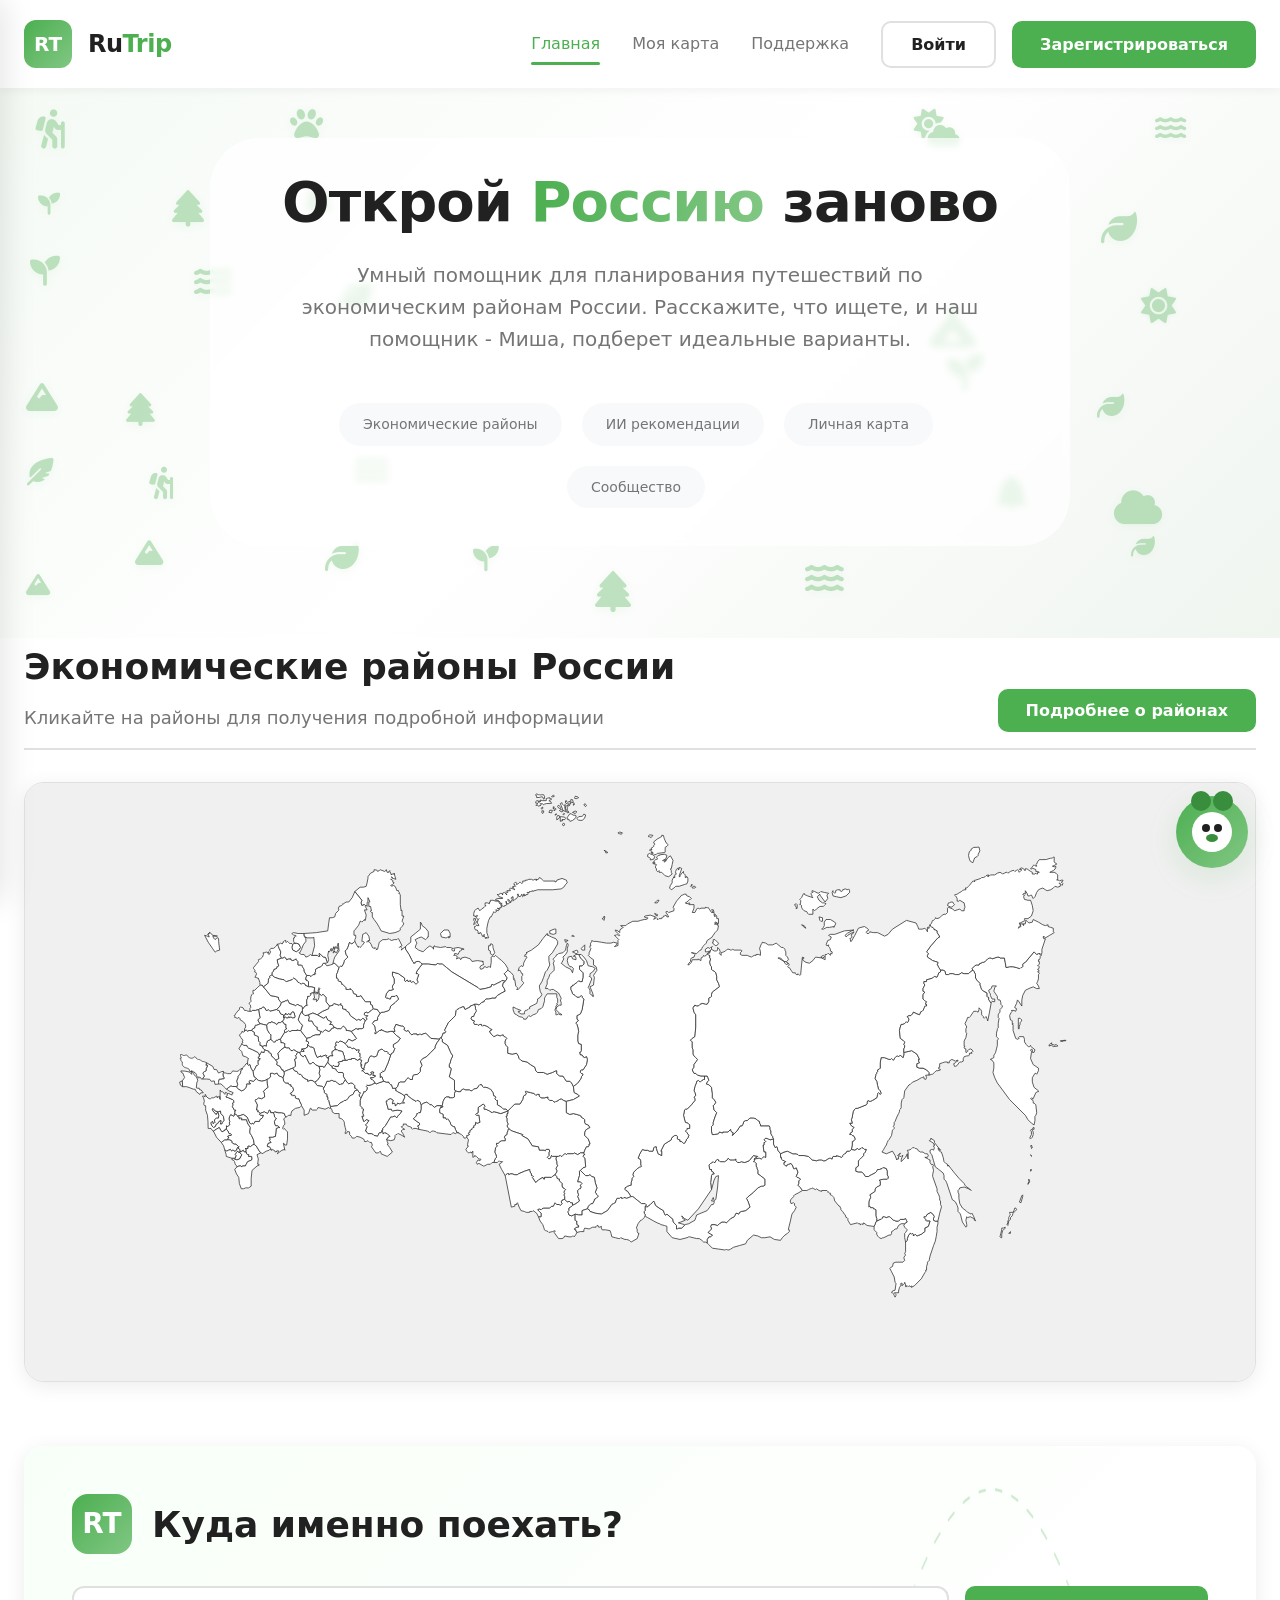
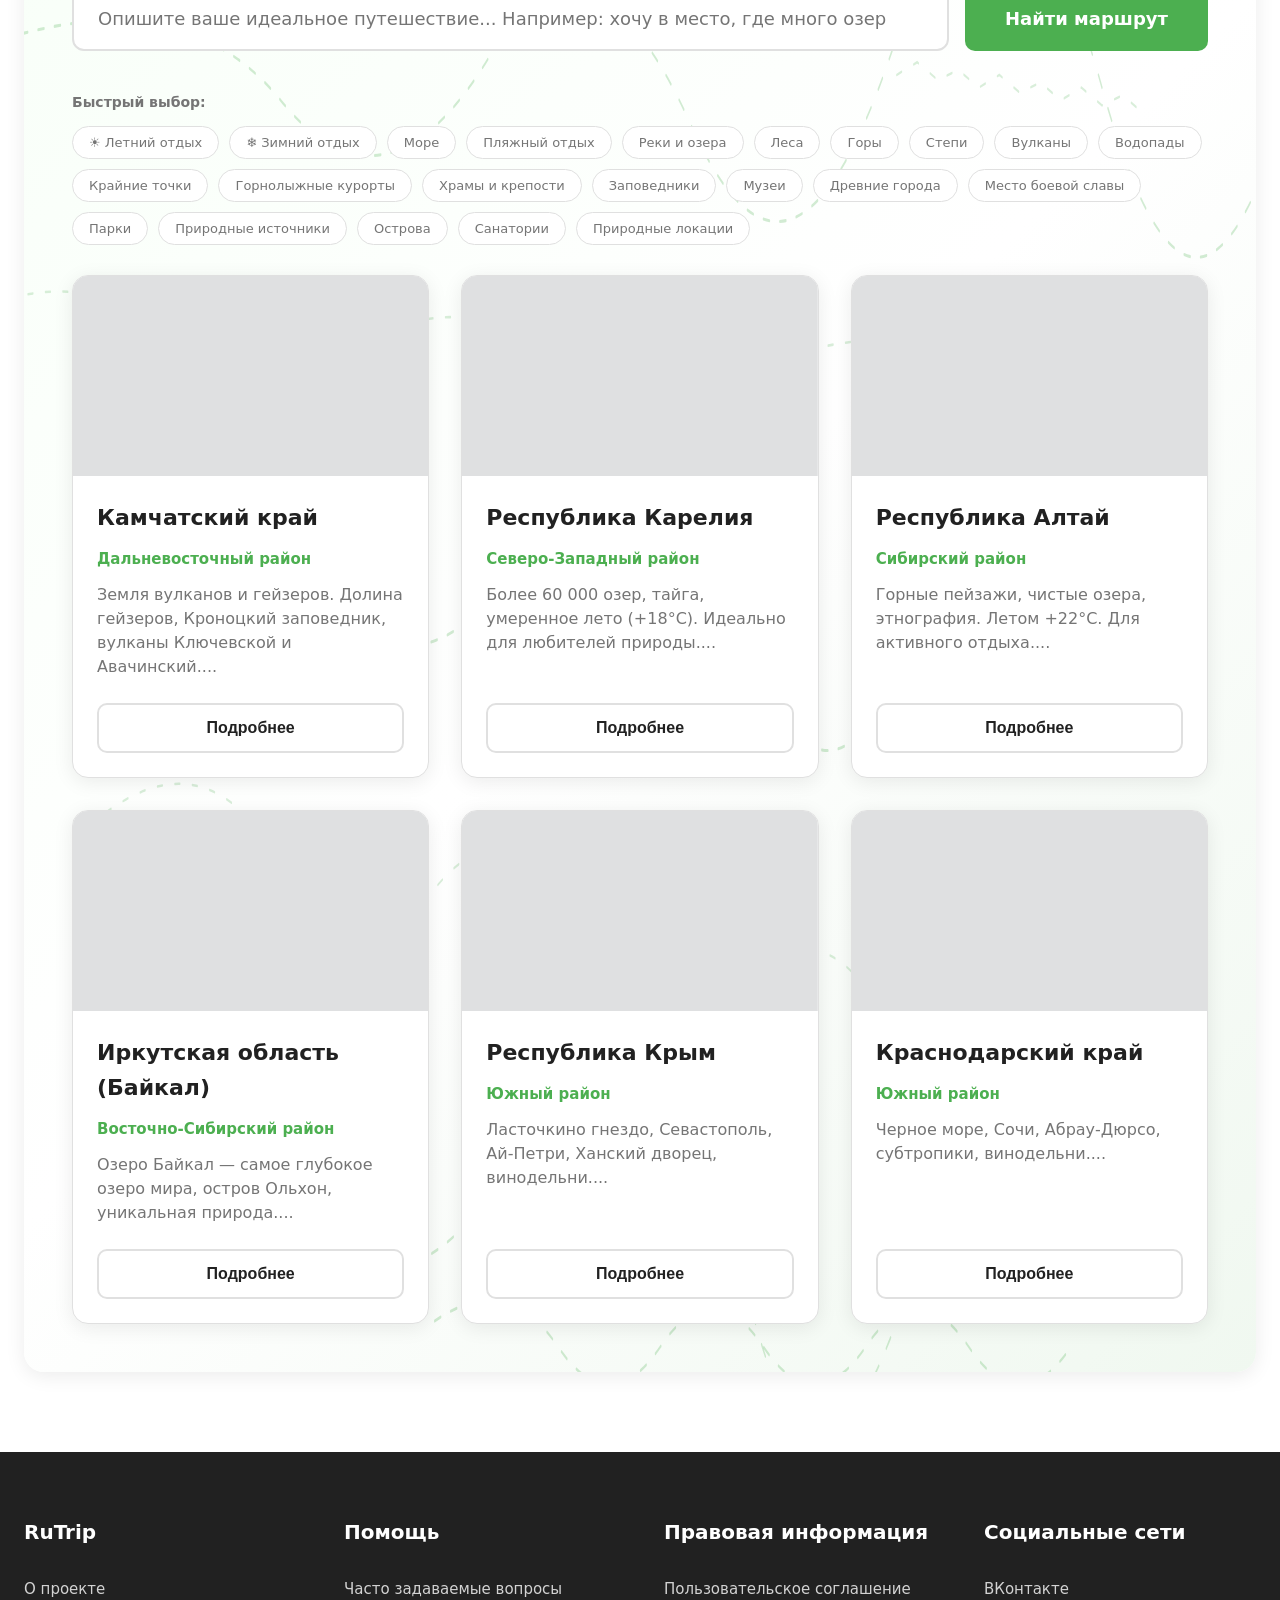
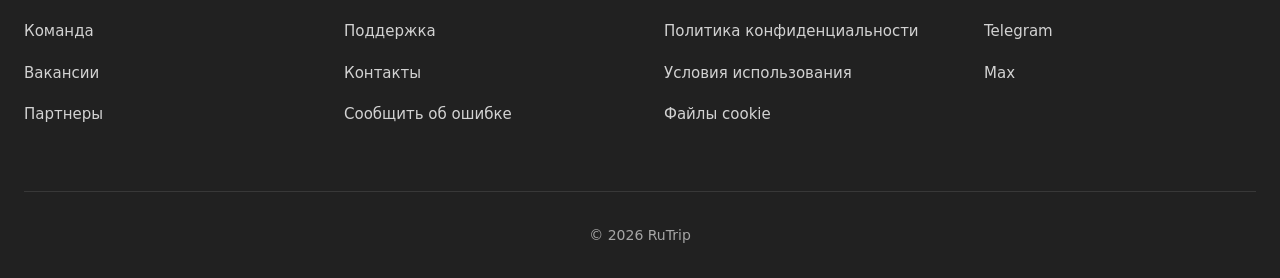
==== commit 28d3af74: "Initial commit: devops готов" ====
--- a/frontend/index.html
+++ b/frontend/index.html
@@ -1,760 +1,760 @@
-<!DOCTYPE html>
-<html lang="ru">
-<head>
-    <meta charset="UTF-8">
-    <meta name="viewport" content="width=device-width, initial-scale=1.0">
-    <title>RuTrip - Путеводитель по России</title>
-    <link rel="stylesheet" href="https://cdnjs.cloudflare.com/ajax/libs/font-awesome/6.4.0/css/all.min.css">
-    <link rel="stylesheet" href="style.css">
-    <style>
-        /* Герой-секция */
-        .hero {
-            position: relative;
-            overflow: hidden;
-            padding: 80px 0 80px;
-            min-height: 550px;
-            background: linear-gradient(135deg, #f5faf5 0%, #ffffff 50%, #f0f5f0 100%);
-        }
-        
-        /* Анимационный слой */
-        .travel-animation {
-            position: absolute;
-            top: 0;
-            left: 0;
-            width: 100%;
-            height: 100%;
-            pointer-events: none;
-            z-index: 1;
-        }
-        
-        /* Парящие иконки - все зеленые */
-        .floating-icon {
-            position: absolute;
-            pointer-events: none;
-            z-index: 0;
-            opacity: 0.35;
-            will-change: transform;
-            /* Плавное появление при создании */
-            transition: opacity 1.2s ease-out;
-        }
-        
-        /* Когда иконка готова - показываем */
-        .floating-icon.visible {
-            opacity: 0.35;
-        }
-        
-        .floating-icon i {
-            color: #4CAF50 !important;
-            filter: drop-shadow(0 2px 4px rgba(76, 175, 80, 0.2));
-        }
-        
-        /* Вертикальное плавание */
-        @keyframes floatIcon {
-            0% {
-                transform: translateY(0px) rotate(0deg);
-            }
-            50% {
-                transform: translateY(-35px) rotate(5deg);
-            }
-            100% {
-                transform: translateY(0px) rotate(0deg);
-            }
-        }
-        
-        /* Горизонтальное движение */
-        @keyframes driftHorizontal {
-            0% {
-                transform: translateX(0px);
-            }
-            100% {
-                transform: translateX(45px);
-            }
-        }
-        
-        @keyframes driftLeft {
-            0% {
-                transform: translateX(0px);
-            }
-            100% {
-                transform: translateX(-45px);
-            }
-        }
-        
-        /* Контент поверх анимации */
-        .hero-content {
-            position: relative;
-            z-index: 10;
-            max-width: 800px;
-            margin: 0 auto;
-            text-align: center;
-        }
-        
-        .hero h1, .hero p, .hero .chips {
-            position: relative;
-            z-index: 10;
-            background: transparent;
-        }
-        
-        /* Полупрозрачный фон для читаемости текста */
-        .hero-content::before {
-            content: '';
-            position: absolute;
-            top: -30px;
-            left: -30px;
-            right: -30px;
-            bottom: -30px;
-            background: rgba(255, 255, 255, 0.7);
-            backdrop-filter: blur(3px);
-            z-index: -1;
-            border-radius: 50px;
-            pointer-events: none;
-        }
-        
-        /* Адаптивность */
-        @media (max-width: 768px) {
-            .hero {
-                padding: 60px 0 60px;
-            }
-            .floating-icon {
-                font-size: 20px !important;
-            }
-            .hero-content::before {
-                background: rgba(255, 255, 255, 0.8);
-            }
-        }
-        
-        /* Чипы */
-        .chips {
-            display: flex;
-            flex-wrap: wrap;
-            justify-content: center;
-            gap: 12px;
-            margin-top: 32px;
-        }
-        
-        .chip {
-            background-color: var(--secondary);
-            padding: 10px 24px;
-            border-radius: 40px;
-            font-weight: 500;
-            transition: all 0.3s;
-            cursor: default;
-        }
-        
-        .chip:hover {
-            background-color: var(--accent);
-            color: white;
-            transform: translateY(-2px);
-        }
-        
-        /* Градиент для заголовка */
-        .hero-gradient {
-            background: linear-gradient(90deg, #4CAF50, #81C784);
-            -webkit-background-clip: text;
-            background-clip: text;
-            color: transparent;
-        }
-        
-        /* Стрелка наверх */
-        .scroll-top-arrow {
-            position: fixed;
-            bottom: 120px;
-            right: 50px;
-            width: 50px;
-            height: 50px;
-            background: #4CAF50;
-            border-radius: 50%;
-            display: flex;
-            align-items: center;
-            justify-content: center;
-            color: white;
-            font-size: 24px;
-            cursor: pointer;
-            box-shadow: 0 4px 15px rgba(76, 175, 80, 0.3);
-            transition: all 0.3s ease;
-            z-index: 998;
-            opacity: 0;
-            visibility: hidden;
-            transform: translateY(20px);
-        }
-        
-        .scroll-top-arrow.show {
-            opacity: 1;
-            visibility: visible;
-            transform: translateY(0);
-        }
-        
-        .scroll-top-arrow:hover {
-            transform: scale(1.1);
-            background: #388E3C;
-        }
-        
-        @media (max-width: 768px) {
-            .scroll-top-arrow {
-                bottom: 100px;
-                right: 20px;
-                width: 45px;
-                height: 45px;
-                font-size: 20px;
-            }
-        }
-    </style>
-</head>
-<body>
-    <!-- Шапка -->
-    <header>
-        <div class="container header-content">
-            <a href="#" class="logo">
-                <div class="logo-icon">RT</div>
-                <div class="logo-text">Ru<span>Trip</span></div>
-            </a>
-            
-            <button class="menu-toggle" id="menuToggle">
-                <i class="fas fa-bars"></i>
-            </button>
-            
-            <nav class="nav-main">
-                <a href="index.html" class="nav-link active">Главная</a>
-                <a href="user-map/user-map.html" class="nav-link">Моя карта</a>
-                <a href="#" class="nav-link">Поддержка</a>
-
-                <div class="auth-buttons" id="authButtons">
-                    <button class="btn btn-login"><a href="login.html" style="text-decoration: none; color: inherit;">Войти</a></button>
-                    <button class="btn btn-register"><a href="registr.html" style="text-decoration: none; color: white">Зарегистрироваться</a></button>
-                </div>
-                <div class="user-profile" id="userProfile" style="display: none;">
-                    <div class="user-avatar" id="userAvatar"></div>
-                    <span class="user-name" id="userName"></span>
-                    <i class="fas fa-chevron-down" style="font-size: 12px; margin-left: 5px;"></i>
-                </div>
-            </nav>
-        </div>
-    </header>
-
-    <!-- Боковое меню -->
-    <div class="sidebar" id="sidebar">
-        <div class="sidebar-header">
-            <h3>Меню</h3>
-            <button class="sidebar-close" id="sidebarClose">
-                <i class="fas fa-times"></i>
-            </button>
-        </div>
-        <ul class="sidebar-links">
-            <li><a href="#">Главная</a></li>
-            <li><a href="#">Моя карта</a></li>
-            <li><a href="#">Друзья</a></li>
-            <li><a href="#">Рейтинги</a></li>
-            <li><a href="#">События</a></li>
-            <li><a href="#">Настройки</a></li>
-            <li><a href="#">Помощь</a></li>
-            <li><a href="#">Выйти</a></li>
-        </ul>
-    </div>
-    <div class="overlay" id="overlay"></div>
-
-    <!-- Маскот -->
-    <div class="mascot-container">
-        <div class="mascot" id="mascot">
-            <div class="mascot-ear left"></div>
-            <div class="mascot-ear right"></div>
-            <div class="mascot-face">
-                <div class="mascot-eye left"></div>
-                <div class="mascot-eye right"></div>
-                <div class="mascot-nose"></div>
-            </div>
-        </div>
-    </div>
-
-    <!-- Главная страница -->
-    <main>
-        <section class="hero">
-            <!-- Анимационный слой -->
-            <div class="travel-animation" id="travelAnimation"></div>
-            
-            <div class="container hero-content">
-                <h1>Открой <span class="hero-gradient">Россию</span> заново</h1>
-                <p>Умный помощник для планирования путешествий по экономическим районам России. Расскажите, что ищете, и наш помощник - Миша, подберет идеальные варианты.</p>
-                <div class="chips">
-                    <span class="chip">Экономические районы</span>
-                    <span class="chip">ИИ рекомендации</span>
-                    <span class="chip">Личная карта</span>
-                    <span class="chip">Сообщество</span>
-                </div>
-            </div>
-        </section>
-
-        <!-- Карта России -->
-        <div class="container">
-            <section class="map-section">
-                <div class="section-header">
-                    <div>
-                        <h2 class="section-title">Экономические районы России</h2>
-                        <p class="section-subtitle">Кликайте на районы для получения подробной информации</p>
-                    </div>
-                    <button class="btn btn-register">Подробнее о районах</button>
-                </div>
-
-                <div class="map-container">
-                    
-
-                    <svg id="map" xmlns="http://www.w3.org/2000/svg" xmlns:xlink="http://www.w3.org/1999/xlink" x="0px" y="0px" viewBox="0 0 708.9 458.9" enable-background="new 0 0 708.9 458.9" xml:space="preserve">
-                        <path class="szfo avt voLEN uts0 ekran1" data-id="enabled" data-title="Ненецкий автономный округ" data-code="RU-NEN" d="M207.4,112.8058h-3.3541l-2.6833,2.6833.6708,2.6833,3.3541.6708h.6708l.6708-.6708H207.4l.6708-.6708v.6708h0l-.6708.6708h.6708l.6708-.6708v-2.6833Zm30.8582,15.4291,1.3417.6708v2.0125l2.0125,1.3417,1.3417-2.0125-.6708-2.0125-.6708-2.0125h0v-1.3417l-.6708-1.3417H239.6v1.3417h-1.3417v3.3541Zm-18.7832-.6708-2.0125-.6708-2.6833-.6708-3.3541.6708h0l.6708.6708v1.3417h-1.3417l-.6708-.6708v-.6708l.6708-.6708-2.0125-.6708h-2.6833l-.6708-.6708-4.025.6708-4.025-.6708-.6708-.6708v0h0v.6708h-.6708v2.0125h0l-.6708-1.3417-1.3417-.6708-.6708-.6708-2.6833,2.0125-2.6833,2.6833-3.3541-1.3417-2.6833-2.0125.6708-2.0125.6708-1.3417-.6708-1.3417-.6708-1.3417,2.6833-1.3417,2.0125-.6708,3.3541,2.0125.6708-.6708.6708-.6708v-.6708h.6708v-4.025l-2.0125-2.6833-2.6833-2.0125-.6708-2.0125-.6708-.6708v5.3666l-4.025,3.3541-3.3541,2.6833v4.025l-2.6833,2.0125-1.3417,1.3417v2.0125l2.6833,4.025,2.0125,4.025.6708,1.3417.6708.6708v.6708h1.3417v-.6708l1.3417-.6708h1.3417l1.3417.6708,1.3417,1.3417h4.6958l5.3666.6708,1.3417-.6708.6708-.6708.6708.6708h2.6833l3.3542,2.6833,4.025,3.3541,20.1249,12.0749.6708.6708.6708.6708,4.025-.6708,4.6958-1.3417v-.6708l.6708-1.3417.6708.6708h.6708l1.3417-.6708,1.3417-.6708,1.3417-.6708,1.3417-.6708.6708-.6708h1.3417l1.2972.5064,1.3861-1.848v-1.3417l-.6708-.6708-1.3417-2.0125.6708-.6708.6708-.6708,1.3417-1.3417v-1.3417l-2.0125-3.3541-2.6833-2.6833-3.3541-2.6833-.6708-.6708-.6708-.6708-.6708.6708-.6708.6708h0l-.6708-.6708h-.6708l-.6708.6708v4.025l-.6708,4.025h0l-.6708-.6708h-.6708l-1.3417.6708-1.3417-.6708h-.6708l-.6708,1.3417-2.0125.6708-.6708-1.3417.6708-1.3417,1.3417-.6708h.6708v-1.3417l-.6708-1.3417h.6708l-4.6958-.6708-4.025.6708-1.3417-2.0125-4.025-1.3417-2.6833.6708v.6708l-.6708.6708-.6708-1.3417H214.78l-.6708.6708h-.6708l.6708-.6708v-1.3417l-1.3417-.6708h-1.3417l.6708-.6708v-.6708h1.3417l1.3417.6708.6708-1.3417.6708-1.3417h.6708l.6708-.6708v-.6708h2.0124Z" stroke="#606778" stroke-width="0.22456220687904804"></path>
-                        <path class="dfo krai voVS uts7 ekran10" data-id="enabled" data-title="Забайкальский край" data-code="RU-ZAB" d="M452.9241,273.1341l-2.0125-.6708L449.57,273.805l1.3417,1.3417-.6708.6708H449.57V277.83h-.6708v.6708l.6708,4.6958h1.3417v4.025h-.6708l-.6708-.6708-1.3417,1.3417-.6708.6708-1.3417-.6708h-.6708l-3.3541.6708v1.3417l-.6708.6708h.6708l.6708.6708.6708.6708V293.93l.671,1.3415h0v.6708h0l.6708,1.3417v2.6833l2.0125,1.3417,3.3541,2.6833v4.6959l-1.3417.6708h-1.3417l-1.3415.6707-1.3417.6708-3.3541,3.3541-4.025,3.3541-.6708.6708-.6708.6708,1.3417,2.6833,1.3417,4.025-3.3541,2.6833-3.3543.671-1.3415.6707-.671,1.3418-1.3415-.671h-.6708l-.6708,1.3417-.6708,1.3417-1.3417.6708-1.3418.671-1.3415,1.3415-1.3417,1.3417-.6708.6708-1.3417-.6708H417.37l-2.0125,1.3417-1.3417,1.3417-.6-.2-1.4122-.4709H409.32l-.6708,1.3417.6708,2.0125h0l-.4673.4673-.8743.8743-1.3417,1.3417,2.0125,1.3417,1.3415.671-1.3415,1.3415h-1.3417l-1.3417,2.0125v2.6833l1.3417,1.3417,2.6833,2.6833,4.6958.6708,4.6958.6708h.6708l.6708-.6708.6708.6708h1.3417l1.3417-.6708,2.0125-1.3417,4.6958-1.3417,4.6958-1.3417,1.3417-2.6833,4.6958-4.025,3.3541.6708,2.6833,1.3416h2.6833l4.025-.6708,3.3541,2.0125,4.6958.6708,1.3417-2.0125,2.0125-2.0125,2.0125-1.3417,1.3417-1.3417V342.9h-.6708v-.6708l1.3417-5.3666,1.3417-6.0375,2.0125-2.6833,1.3417-2.6833-.6708-.6708-.6708-.6708v-1.3417l-.6708-.6708-2.0125.6708-.6708-2.0125.6708-1.3417,2.0125-2.0125v-.6708l.6708-.6708,2.6833-1.3417,3.3541-2.0125L477.7447,310.7l-2.0125-2.0125h0l.6708-1.3417v-2.0125l.6708-.6708.6708-.6708-2.0125-1.3417h-.6708l-.6708-.6708,1.3417-3.3542-1.3417-3.3541-1.3417.6708h-.6708l-.6706-2.0123-1.3419-2.0126-2.0125.6708-1.3417.6708v.6708h-.6708l-1.3417-1.3417v-1.3417h.6708l.6708-.6708-1.3417-.6708-1.3417-.6708-.6708-.6708v-1.3417h-.6708v-2.6833l-2.0125-2.6833-.6708-2.6833h-.6708l-.6708.6708h0l-1.3417-2.6833v-4.025l-2.6833.6708-1.3417-.6708Z" stroke="#606778" stroke-width="0.22456220687904804"></path>
-                        <path class="pfo resp voCNT uts3 ekran8" data-id="enabled" data-title="Республика Башкортостан" data-code="RU-BA" d="M162.4549,230.8719l-.6708-.6708V229.53h-2.0125l-2.0125-.6708-2.0125.6708-2.0125.6708-1.3417.6708-1.3416-.6708-2.6833,1.3417-2.6833.6708-.6708-.6708v.6708l-.6708.6708h0l.6708.6708v1.3417l-.6708,1.3417-.6708.6708H142.33v.6708l-.6708,1.3417-1.3417,2.6833h0l-.6708,2.0125v4.025l.6708.6708.6708.6708h0v.6708l.6708.6708h.6708l-.6708,2.0125V253.68l.6708,1.3417v.6708h-1.3417l.6708,2.0125.6708,2.0125h.6708l1.3417-1.3417,2.0125.6708-1.3417,2.0125-1.3417,1.3417.6708.6708.6708.6708-1.3417,3.3541h.6708l.6708,1.3417.6708.6708h2.6833l1.3417.6708.6708.6708,2.6833.6708,1.3417-2.6833h1.3417l.6708-1.3417v-.6708h.6708v-1.3417l1.3417-1.3417.6708-.6708,2.0125-3.3541,2.0125-3.3541h1.3417l1.3417-.6708h.6708l.6708.6708.6708.6708.6708-1.3417,2.0125-2.0125,1.3417-2.0125-3.3541-.6708-4.025.6708-.6708-.6708v-.6708h-2.6833v-.6708l-1.3417-4.6958v-.6708h.6708v-.6708l.6708-.6708,2.0125-.6708,2.0125,1.3417-.6708,1.3417v1.3417l1.3417-.6708.6708.6708v1.3417h.6708l.6708-.6708.6708-1.3417,1.3417.6708h.6708l.6708-.6708h2.6833l-.6708-.6708-.6708-.6708,1.3417-2.6833v-2.0125h-.6708l-2.0125-1.3417-2.6833-1.3417-.6708-.6708h-.6708V234.226h-2.6833v-.6708l-.6708-2.0125h-.6708l-.6708-.6708Z" stroke="#606778" stroke-width="0.22456220687904804"></path>
-                        <path class="cfo obl voMSK uts0 ekran5" data-id="enabled" data-title="Белгородская область" data-code="RU-BEL" d="M61.2266,210.747l1.0733-.6708.1342-1.3417-.6037-1.3417-.6037-.6708-4.025-2.0125-3.1529-1.3417-.7379-.6709-.6037-1.3416h-2.415l-1.2746-1.3417-2.415,4.025.8721.6708,1.3417,1.3417.3354,1.3417.47,1.3417.0671.6708,2.2137.6708,2.1467,1.3417H53.78l-.47,2.6833v2.0125l.8721.6708.8721-.6708.805,2.6833,1.61,2.6833.47-.6708.6037-.6708.6708-1.3417,1.0062-2.0125h.6708l.6708-.6708-.1342-1.3417v-2.0125h.9392l.6708-1.3417h-.9392l-.8721-.6708Z" stroke="#606778" fill="#337AB7" stroke-width="0.22456220687904804"></path>
-                        <path class="szfo obl voLEN uts0 ekran1" data-id="enabled" data-title="Мурманская область" data-code="RU-MUR" d="M159.7715,66.5186v.3354L158.43,67.86l-2.0125-.805-1.3417-.47-.6708.5367-1.3417.7379-.6708-1.0733-.6708-.0671-1.3417-.2012V67.86l-2.6833,1.3417-2.0125,2.6833v1.3417l-.6708,3.3542-.6708,2.6833-2.0125.6708h-2.6833l-4.025,3.3541,2.6833,3.3541,2.6833,3.3542-.6708,2.0124.6708,2.0125,2.0125-.6708.6708.6708h.6708l.6708.6708V92.01l.6708-1.3417V87.9851l1.3417,2.6833v.6708h-.6708v3.3541h1.3417l.6708,3.3541h-.6708v.6708l.6708.6708h.6708v3.3541l1.3417,2.0125,2.0125,2.6833,2.0125,3.3541,1.3417,2.6833,6.7083,2.0125,4.025-.6708,3.3542-1.3417.6708-.6708v-1.3417l1.3417-1.3417,1.3417-2.0125h0l-.6708-1.3417h0l-.6708-.6708.6708-2.0125.6708-2.0125h-1.3417v-4.025h0l-.6708-.6708v.6708h0l-.6708-4.6958V85.9727h0l-.6708-1.3417h-.6708l.6708-.6708-.6708-.6708v-.6708h-1.3417l-.6708-2.0125-.6708-1.3417-1.3417-.6708-1.3417.6708-.6708-.6708h0l1.3417-.6708,1.3417-1.3417-1.3417-.6708h0l.6708-.6708-.6708-.6708-1.3417-.6708h.6708l.6708-.6708-.6708-.6708v-.6708l1.3417,1.3417,2.0125.6708-.6708-2.0125-.6708-2.6833v.6708h-2.0125v.6708l-.6708-.6708h0v-.6708l-.6708-1.3417v-.6708l-.6708.6708v.6708h-1.3417l-.6708-1.9454v-.0671Z" stroke="#606778" stroke-width="0.22456220687904804"></path>
-                        <path class="dfo avtob voVS uts8 ekran11" data-id="enabled" data-title="Еврейская автономная область" data-code="RU-YEV" d="M552.8777,336.1921h-2.0125l-1.3416-.6711-.6709,0-2.0125-2.0125-.6708-.6708h-1.3417l-1.3417.6708-1.3417-.6708h-1.3417l-.6708,1.3417-.6708.6708H538.79l-2.6833,1.3417-.6708.6708-.6708,2.0125-.6708,1.3417V342.9l.6708.6708,1.3417,1.3417v1.3417l.6708,1.3417.6708.6708.6708.6708h0l1.3417.6708,1.3417-.6708h.6708l4.025-2.0125H546.84l.6708-1.3417V344.242l1.3417-.6708,1.3417-1.3417h1.3417l1.3417-2.6833,2.0125-1.3417h2.6833l2.0125-1.3417-.6708-1.3417h0l-.6708-1.3417-1.3417.6708h-2.6833l-1.3417,1.3417h0Z" stroke="#606778" stroke-width="0.22456220687904804"></path>
-                        <path class="szfo resp voLEN uts0 ekran1" data-id="enabled" data-title="Республика Коми" data-code="RU-KO" d="M210.0838,145.0057l-4.025-3.3541-3.3542-2.6833h-2.6833l-.6708-.6708-.6708.6708-1.3417.6708-5.3666-.6708h-4.6958l-2.0125,2.6833-2.0125,2.6833-.6708,2.0125h1.3417l.6708.6708-.6708,2.0125-.6708,2.0125.6708,1.3417v.6708l-.6708.6708-.6708.6708-.6708-.6708-1.3417-1.3417h-.6708l-.6708.6708-.6708-.6708v-.6708h-.6708l-1.3417.6708-.6708-1.3416-1.3417,1.3416-.6708-.6708v-2.0125l-4.6958-3.3541-4.6958-1.3417v2.6833l1.3417,2.6833v3.3542l-1.3417,2.0125v1.3417l.6708,1.3417-2.0125.6708h-1.3417l-2.0125,2.6833-.6708,2.6833.6708.6708h1.3416l.6708.6708h1.3417v-.6708l.6708-1.3417H166.48l.6708-.6708h.6708l.6708,1.3417.6708,1.3417-2.6833,2.6833-3.3541,2.6833-.6708,2.0125-.6708,1.3417-4.025,1.3417h-1.3417l-1.3417.6708-2.0125,3.3541v2.0125l-2.6833.6708-1.3417,2.0125,1.3417,1.3417.6708,1.3417h0V188.61l.6708,2.0125-.6708.6708v1.3417l2.0125-1.3417,1.3417-1.3417h1.3417V189.28l2.6833,1.3417,2.0125.6708,2.6833-.6708h2.0125v.6708l1.3417-.6708-.6708-2.0125,1.3417-3.3541,4.025,1.3417h1.3417l1.3417,1.3417-.6708,1.3417h0l2.0125,1.3417,1.3417-.6708,1.3417,2.0125,1.3416,1.3417,1.3417-.6709h2.6833v.6708h1.3416l.6709-.6709h.6708l.6708.6708h0l1.3417-.6708,2.0125-.6708,4.025,4.025,6.7083.6708v-.6708l1.3417-.6708.6708-1.3417.6708-2.0125h1.3417l.6708-1.3417-.6708-.6708V189.28l1.3417-2.6833,1.3417-2.6833,2.6833-2.6833,2.6833-2.6833.6708-4.025.6708-.6708,1.3417-.6708h0l.6708-.6708h.6708l1.3417-.6708h1.3417v.6708l.6708,1.3417,1.3417-.6708,1.3417-.6708,1.3417-.6708h0v-.6708l2.0125-.6708,1.3417-.6708h2.0125l1.3417.6708h0l2.0125-2.0125,2.0125-.6708v-.6708l1.3417-1.3417h2.0125l2.6833-.6708h2.6833l.6711-1.3417.6706-.6708,3.1172-1.87,2.92-1.4839-.6708-2.0125-1.3417-2.0125.6708-2.6833h.6708l.6265-.8352-1.2973-.5064H248.321l-.6708.6708-1.3417.6708-1.3417.6708-1.3417.6708-1.3417.6708h-.6708l-.6708-.6708-.6708,1.3417v.6708l-4.6958,1.3417-4.025.6708-.6708-.6708-.6708-.6708-20.1249-12.0749Z" stroke="#606778" stroke-width="0.22456220687904804"></path>
-                        <path class="skfo resp voUG uts0 ekran7" data-id="enabled" data-title="Республика Ингушетия" data-code="RU-IN" d="M47.4746,283.8674l-.5367-.6708h-.8721l-.2012-.6708h-.3354l-1.0733,1.3417-.7379,1.3417.6708.6708-.5367,2.0125-.7379.6708,1.8783.6708,2.1467-.6708h0l.2683-.6708h.1342l1.4087-2.6833-1.4758-1.3417Z" stroke="#606778" stroke-width="0.22456220687904804"></path>
-                        <path class="pfo krai voCNT uts3 ekran8" data-id="enabled" data-title="Пермский край" data-code="RU-PER" d="M179.2256,193.3054l-1.3417-1.3417-1.3416-2.0126-1.3417.6709-1.2144-.81-.7981-.5319.6708-1.3417-1.3417-1.3417h-1.3417l-4.025-1.3417L165.809,188.61l.6708,2.0125-1.3417.6708,2.6833,2.6832,2.6833,2.0126-2.0125,2.6832-3.3541,2.0126v2.0125l1.3417,1.3417-.6708.6708-.6708,2.0125-1.3417.6708-.6708,1.3417-2.0125,6.0375-2.6833,6.0375-.6708.6708-.6708-.6708v.6708l-.6708.6708h-.6708l-.6708.6708v3.3541l.6708-.6708h.6708l.6708,2.0125.6708,1.3417,2.0125.6708h2.0125v.6708l.6708.6708.6708.6708h.6708l.6708,2.0125v.6708h2.6833l1.3417-1.3417.6708-2.0125h0v-.6708l1.3417-.6708h3.3541l1.3417-2.0125,1.3417-1.3417,1.3417,1.3417h2.0125V226.176l.6708-2.0125,3.3541-.6708,2.0125-2.0125h0v-2.6833l1.3417-2.0125-1.3417-3.3542,2.0125-2.0125,1.3417-.6708,1.3417-.6708,3.3541-3.3541,3.3541-3.3541v-1.3417l1.3417-2.6833,2.0125-2.6833-6.7084-.6708-4.0249-4.025-2.0126.6709-1.3417.6708h0l-.6707-.6709h-.6709l-.6708.6708h-1.3417v-.6708h-2.6833l-1.3417.6708Z" stroke="#606778" stroke-width="0.22456220687904804"></path>
-                        <path class="cfo obl voMSK uts0 ekran3" data-id="enabled" data-title="Рязанская область" data-code="RU-RYA" d="M92.6886,189.9513l-1.3417-.6708v.6708l-3.9882-.04-1.3785.7108h-.6567l-.6849-.6708-.6708.6708-1.3417.6708H81.687L78.4,196.66l.47,1.3417v1.3417h1.4758l1.5429.6708-.2013,1.3417.2683,1.3417,1.3417.6708h2.0125l.6708,1.3417.6708.6708h1.3417l.6708-.6708,3.3541,2.0125h1.3417l.5378-.2688.8039-.402h0V205.38l.6708.6708h1.3417l-.6708-1.3417-1.3229-.37,1.3229-.3h1.3417l.6708-.6708,1.3417-.6708v-2.0125l.6708-.6709V198.672l-1.3417-.6708h-.6708l.6708-.6708v-1.3417l-2.6833-3.3541L94.03,189.9513H92.6886Z" stroke="#606778" stroke-width="0.22456220687904804"></path>
-                        <path class="cfo obl voMSK uts0 ekran3" data-id="enabled" data-title="Смоленская область" data-code="RU-SMO" d="M76.9912,164.46l-2.5492-.6708-3.5554-.6708L68.27,159.7639,65.4529,156.41l-.9392-1.3417H63.105l-.8721.6708-1.4758,1.3417-2.0125,2.0125H57.47l-.0671,1.3417.1342.6708h.2012l.0671.6708h-.6037l-.6708.6708-.6037,1.3417-.2683,2.0125.2683,1.3417-.0671.6708-.6708.6708-.805.6708.4025.6708.7379.6708.2012,2.0125-.6708.6708.1342,1.3417-.2683.6708h1.4758l.6708-.6708h2.3479l2.3479-.6708,1.14-.6708h1.0733l.47-.6708.6037-.6708,1.4087.6708,1.0062,2.0125h1.14l.6038-.6708.6037.6708.6708.6708,5.1654-1.3417,2.593-2.7038,1.0966-2.6628-.8721-.6708-1.0062-1.3417-.2683-.6708Z" stroke="#606778" stroke-width="0.22456220687904804"></path>
-                        <path class="dfo resp voVS uts6 ekran10" data-id="enabled" data-title="Республика Бурятия" data-code="RU-BU" d="M430.7867,291.2465h-1.3417l-1.3417-1.3417v-1.3417l-1.3417.6706-1.3417,0h-2.0125l-.6708-.6708-.6708-.6708-.6708,1.3417-2.0125,1.3417h-3.3541l-.6708-.6708h-.6708v-.6708l-.6708-.671-1.3417,1.3419-.6708,1.3417h-.6708l-.6708-.6708-2.0125,1.3414-1.3417,1.3419.6708,3.3541H409.32v1.3417l1.3417.6708.6708,1.3417h-1.3417l-.6708,1.3414-.6708,5.3668.6708,5.3666,2.0125-7.3791,1.3417-2.6833,2.0125-.6708-.6708,8.7208-1.3417,9.3916-.6708.6708-.2121.3261-.4587-.3261-.3678-.6708-.303-1.3417-.6708,1.3417-.6708,1.3417h2.0125v1.3417l-.6708,1.3417H409.32l-1.3417,2.0125-2.0125,2.6833-8.05,3.3541-.6708,2.0125-.6708,2.0125-4.6958,2.6833-2.6833.6708-.6708.6708-2.0125,2.0125h-2.6833l-.6708.6708h-.6708v-2.6833l-.6484-.6486-1.364-1.3639-.6709-1.3418V334.85l-4.6958-4.025-.6708.6708h-.6708l-.6708-1.3417-.6708-2.0125-3.3541-2.0125-2.6833-2.0125-.6708-2.0125-.6709-1.3418-2.6833,2.6835-2.6833,2.0125-.6708-.6708h-.6708v3.3541l-.6708.6708v1.3417l.6708.6708v1.3417l.6708.6708,1.3417.6708,4.6958,2.6833,4.025,2.0125h.6708l.6708.6708,2.6833.6708,2.0125.6708v4.025l4.025,4.6958,6.0374,1.3417,5.3666-1.3417,1.3417-.6708h.6708l2.6833.6708,2.6833.6708h2.0125l2.0125,1.3417,1.3417,1.3417h1.3417l1.3417.6708v-2.6833l1.3417-2.0125h1.3417l1.3417-1.3417-1.3417-.6708-2.0124-1.3418,1.3415-1.3415L409.32,342.23h0l-.6708-2.0125.6708-1.3417h2.6833l2.0125.6708h0l1.3417-1.3417,2.0125-1.3417h2.0125l1.3417.6708.6708-.6708,1.3417-1.3417,1.3417-1.3417,1.3417-.6708,1.3417-.6708.5641-1.1282.7775-1.5552h.6708l1.3417.6708.6708-1.3417,1.3417-.6708,3.3541-.6708,3.3541-2.6833-1.3417-4.025-1.3417-2.6833,1.3417-1.3417,4.025-3.3541,3.3541-3.3541,1.3417-.6708,1.3417-.6708h1.3417l1.3417-.6708v-4.6958l-3.3541-2.6833-2.0125-1.3417v-2.6833h0l-.6708-1.3417h0v-.6708h0l-.6708-1.3417v-.6708h0v-1.3417l-.6708-.6708-.6708-.6708H441.52l.671-.671v-1.3415l1.3417-1.3417h.6708l.6708-.6708L441.52,285.88l-3.3541,4.025-3.3541,1.3417-2.6833-.6708-1.3417.6708Z" stroke="#606778" stroke-width="0.22456220687904804"></path>
-                        <path class="sbfo obl voCNT uts6 ekran10" data-id="enabled" data-title="Иркутская область" data-code="RU-IRK" d="M405.966,224.8344h-2.0125v2.6833h-.6708l-1.3417.6708-.6708.6708-.6708.6708h0l-1.3416-1.3418-.6149.3074-.7269.3635v.6708h0l-1.3417,3.3541-.6708,3.3541.6708,1.3417.6708,2.0125-.6708.6708-.6708,1.3417.6708.6708v1.3417l-2.6833,3.3541-3.2253,3.2253-1.47.1288-.6708.6708v.6708h0l-.6708,3.3541,1.3417,5.3666,2.0125.6708,1.3417,1.3417v2.6833H390.537v.6708l-.6708.6708-.6708.6708,1.3417,1.3417,1.3417,2.0125-.6708,2.0125-1.3417,1.3417v.6708l-1.3417,2.0125h-.6708l-.6708-.6708-.6708-.6708H385.17v-1.3417H384.5l-1.3417-.6708v-2.0125l-.6708-.6708h-1.3416l-2.0126,1.3418-.6708,1.3417v.6708l-5.3666,3.3541-2.6833,5.3666h.6709V285.88L368.4,284.5381l-1.3417-4.025v-1.3417h-1.3417l-.6708.6708-.6708,2.6833h-2.6833l-1.3417-.6708h-2.0125l-2.0125-.6708-2.0125,3.3542-1.3417,3.3541,1.3417.6707.6707,1.3418v3.3541l.6708.6708-.6708.6708h-.6708L352.3,295.9422l-2.6833,2.6833-.6708,2.0125.6708,1.3417-.6708.6708-.6708.6708v1.3417l-.6708,2.0125v2.0125h-.6708l-2.0125.6708L342.9082,310.7v1.3417l.6708.6708,1.3417.6708,1.3417,2.0125,1.3417,2.0125h1.3417L352.3,320.092l3.3541,2.6833h2.6833l.6708.6708v1.3417l.6708.6708,2.6833-2.0125,2.6833-2.6833.6708,1.3417.6708,2.0125,2.6833,2.0125,3.3541,2.0125.6708,2.0125.6708,1.3417h.6708l.6708-.6708,4.6958,4.025v1.3417l.6708,1.3417.6708.6708,1.3417,1.3417V342.23l.6708,0,.6708-.6708h2.6833l2.0125-2.0125v-.6708l-4.6958-1.3417,2.0125-.6708,3.3541-1.3417-.6708-.6708-1.3417-.6708v-.6708l-.6708-.6708v-.6708l2.0125,2.0125,2.6833,1.3417,8.05-8.7208L409.32,312.042l-.6708-5.3666.6708-5.3666.6708-1.3417h1.3417l-.6708-1.3417-1.3417-.6708v-1.3414l-1.3417,0-.6708-3.3541,1.3417-1.3417,2.0125-1.3417.6708.6708h.6708l.6708-1.3417,1.3417-1.3417.6708.6708v.6708h.6708l.6708.6708h3.3541l2.0125-1.3417.6708-1.3417.6708.6708.6708.6708h3.3541l1.3417-.6708v1.3417l1.3417,1.3417h1.3417l1.3417-.6708,2.6833.6708,3.3541-1.3417,3.3541-4.025,3.3541.6711-.6708.6708h-.6708l-1.3417,1.3417,3.3543-.671.6707,0,1.3417.6708.6708-.6708,1.3417-1.3417.6708.6708h.6708v-4.025H449.57l-.6708-4.6958V277.83h.6708v-2.0125h.6708l.6708-.6708-1.3417-1.3417,1.3417-1.3417,2.0125.6708,1.3417.6708,2.6833-.6708-.6708-1.3417v-.6708l-.6708-.6708-.6708-1.3417v-2.0125l-.6708-1.3417v-1.3417l-.6708-1.3417h-6.7083V261.73l-.6708-.6708v-1.3417l-1.3417-.6708-1.3417-1.3417-2.0125-.6708h-2.6833l-2.0122,2.0127-1.3419,0-1.3417.6708L433.47,261.73l-.6708,1.3417h-1.3417l-2.6833,4.025-3.3541,3.3542.6708-2.0125-1.3417-.6708-.6708-1.3417v-.6708l-1.2084,1.2089-.8038.8038-1.3419,0H418.041v.6708H417.37l-2.0125-.6708-.6708,1.3417-3.3541.6708h-1.3417l-.6708-2.6833v-3.3541l.6708-.6708.6708-.6708v-2.0125l1.3417-4.025,1.3417-3.3541-2.0125-2.0125-.6708-3.3541,1.3417-1.3417.6708-1.3417-1.3417-2.0125-1.3417-1.3417v-3.3541l-.6708-4.6958-2.0125-2.0125-2.0122-.6707,1.3414-2.0126.6708-.6708-.6708-2.0125-.6708-1.3417Z" stroke="#606778" stroke-width="0.22456220687904804"></path>
-                        <path class="cfo obl voMSK uts0 ekran5" data-id="enabled" data-title="Липецкая область" data-code="RU-LIP" d="M78.4,196.66H77.3266l-.8721.6708H75.3812l-.5367.6708-.2683.6708H73.3016l-.8721-.6708-1.14-1.3417-2.8175,1.3417-.4025,1.3417-.3354.6708.0671.6708L67.6,202.0262l-.805-.6708-2.2137.6708.4025,1.3417,1.2746,1.3417,1.8783.6708,1.61.6708v.6708h-.0671l.6037.6708h.805l.6037,1.3417-.2012.6708,1.6771,1.3417,1.8112,2.0125,1.2746-.6708,1.0733-.6708-.6708-4.025,2.3479-2.6833,2.9516-2.0125-.2683-1.3417.2013-1.3417-1.5429-.6708H78.8694v-1.3417L78.4,196.66Z" stroke="#606778" stroke-width="0.22456220687904804"></path>
-                        <path class="skfo krai voUG uts0 ekran7" data-id="enabled" data-title="Ставропольский край" data-code="RU-STA" d="M48.4809,258.3759l.4025-.6708-.2012-.6708H47.81l-.805.6708-.1342-.6708.0671-.6708h-.6708l-.47-.6708-1.14-1.3417-1.3417-.6708-.3354,1.3417-.3354.6708-1.2075-.6708-1.0062-.6708-.8721,1.3417-.5367,2.0125.6037,2.0125-.4025,1.3417.5367.6708-1.0062,1.3417-1.0733.6708-.2683-.6708h-.3354l.0671,2.6833,1.0733,1.3417.8721,2.0125h.9392l.8721.6708-.2683.6708H39.0893l-1.14.6708.2683.6708h.7379l-.5367.6708-.805,1.3417h1.5429l1.7442.6708.3354.6708-.1342.6708,1.8783,1.3417h1.4758l1.2746,1.3417.7379.6708h.3354l-.5367.6708h-.6708l1.6771,1.3417.2683,2.0125,1.4758-.6708,1.0062-.6708.2683.6708.5367.6708h1.2075l.3354-2.0125-1.0062-.6708h2.2808l.1342-1.3417H53.378l1.0062-.6708.9392.6708,1.8783-1.3417,1.2075-.6708-.5367-3.3541L56.33,270.4508l-.9392-1.3417-.4025-1.3417.47-3.3541-.805-1.3417L53.6463,261.73l-.5367-1.3417-.6038-2.0126Z" stroke="#606778" stroke-width="0.22456220687904804"></path>
-                        <path class="szfo obl voLEN uts0 ekran2" data-id="enabled" data-title="Новгородская область" data-code="RU-NGR" d="M86.6511,135.614v-.6708H84.6386l-1.3417.6708-.6708-1.3417-.9392-.6708-1.2746.6708H79.3391l-3.3541,1.3417.47,2.6833.6708,2.0125-.6038.6708h-.805l-.0671.6708-.1342.6708-2.0125.6708-.3354,1.3417L71.96,145.6765l.1342,1.3417.8721,1.3417.9392.6708,3.7567,1.3417,3.69.6708,1.2746,1.3417h.6708l2.0125-.6708,2.0125-.6708.6708-.6708.6708-.6708,2.0125,1.3417,1.3417,2.0125h.6708l.6708.6708,1.3417.6708.6708-.6708h.6708l1.3417.6708.6708,1.3417h.6708l1.3417.6708v-4.025l-.6708-.6708H98.726v-.6708h-.6708v-1.3417l.6708-2.0125-1.3417-2.0125-.6708-1.3417v-2.0125l-1.3417-1.3417V140.31l-.6708-.6708H92.0177v-2.6833l-.6708-.6708-.6708-.6708h0v-.6708l-1.3417.6708-1.3417.6708-1.3417-.6708Z" stroke="#606778" stroke-width="0.22456220687904804"></path>
-                        <path class="sbfo obl voCNT uts5 ekran9" data-id="enabled" data-title="Томская область" data-code="RU-TOM" d="M287.2292,243.6176h-2.0125l-1.3417-1.3417v-1.3416l-2.6833.6708h-2.6833l-1.3417-1.3417v-1.3417h-1.3417l-1.3417.6708-.6708-.6708-.6708-.6708-2.6833-.6708-2.6833-.6708-.6708-.6708h0l-.6709.6708.6709,1.3417-.6708,1.3417h-.6708l-.6708.6708-.6708,2.6833-2.0125,3.3541h-4.025L255.7,248.9843l-2.6833,2.6833V253.68h-.6708v2.0125h-.6708v.6708l.6708.6708v2.6833l.6708,1.3417v1.3417l-.6708.6708.6708,1.3417.6708.6708,1.3417,1.3417,1.3417.6708,8.0325,2.7231-.6267.6939,4.6691,2.62,3.3541,5.3666,4.6958.6708.6708,2.6833h4.025l.6708.6708v-.6708l.6708-.6708h2.0125l.6708,1.3417-.6708.6708V285.88l-.6708.6708-.6708.6708.34.34,1.0017,1.0015,1.3417-.6708.6708-2.0125.6708.6708h4.6958l1.3417-.6708.6708.6708h.6708l.6708-.6708,1.3417-1.3417h.6708l.6708.6708.6708-.6708h4.6958l.6708-.6708,1.3417.6708,1.3417.6708,2.0125-1.3417h2.6833l.6708-2.0125,1.3417-2.6833h1.3417l.6708-.6708V277.159h.6708v-.6708l-1.3417-3.3541-2.6833-2.6833v-2.0125l.6708-2.0125,2.0125-1.3417,1.3417-.6708-1.3417-2.0125-2.0125-.6708-.6708-1.3417v-2.0125l-1.3417-1.3417h-.6708l-.6708-.6708v-.6708l-1.3417-.6708-2.0122-.6709-2.6836-.6707-2.7715.6267-2.5951-1.2975v-8.7208l-2.0125-.6708-2.0125-1.3417-1.3417.6708-2.0125,1.3417h-.6708l-.6708.6708-1.3417-.6708Z" stroke="#606778" stroke-width="0.22456220687904804"></path>
-                        <path class="urfo avt voCNT uts3 ekran9" data-id="enabled" data-title="Ханты-Мансийский автономный округ - Югра" data-code="RU-KHM" d="M261.0669,209.4051l-1.3417-2.0125-3.3543.6711-3.3541-.6708V202.697l-1.3416-1.3419-.6709-1.3414v-2.0125l.6709-1.3419.6707-.6706-1.3417-1.3417h-.6708l-.6708-.6708v-.6708h-1.3417l-.6708.6708h-.6708l-2.0124-.6711-1.3418.6711-1.3417.6708h0l-2.0125-2.0125-1.3417-2.0125,1.3417-.6708.6708-.6708L239.6,188.61l-.6708-.6708-2.0125-1.3417-2.0125-.6708h-.6708l-.6708.6708-.6708-.6708v-.6708H231.55l-1.3417.6708-.6708-.6708h-2.0125l-.6708-1.3417.6708-1.3417-2.0125-.6708-.6708-1.3417.6708-1.3417h1.3417l.6708-2.0125,1.3417-2.0125v-.6708l-.6707-1.3419v-1.3415l-.6708-2.0125-1.3417.6708-2.0125.6708v.6708h0l-1.3417.6708-1.3417.6708-1.3417.6708-.6708-1.3417v-.6708h-1.3417l-1.3417.6708h-.6708l-.6708.6708h0l-1.3417.6708-.6708.6708-.6708,4.025-2.6833,2.6833-2.6833,2.6833-1.3417,2.6833-1.3418,2.6832v.6708l.671.671-.6708,1.3417h-1.3417l-.6708,2.0125-.6708,1.3417v.6708l.6708.6708v2.0125l2.0125,1.3417,2.0125,1.3417,2.0125,4.6958.6708,1.3417,1.3417,2.0125-1.3417,2.6833-.6708,2.6833-.6708,1.3417v2.0125h0l1.3417.6708v1.3417l-.6708,2.6833-.6708,2.6833,2.0125,1.3417,2.0125,1.3417v7.3791l.6708.6708,2.0125.6708h2.0125l.6708-1.3417,1.3417-.6708h.6708l.6707.6708h3.3543l1.3417.6708h.6708l.6708-.6708.6708-.6708,2.6833-.6708,1.3417-2.0125.6708-.6708h1.3417l.6708,1.3417.6708.6708h2.0125l2.0125.6708.6708.6708H239.6l.6709.6708,1.3417,2.0125.6708,2.6833h.6708l.6708.6708v.6708l-.6708.6708,1.3417,1.3417h.6708v3.3542l1.3417.6708,2.0125,1.3416.6708.6708.6708.6708h2.0125l1.3417,1.3417,2.6833-2.6833,2.6833-2.6833h4.025l2.0125-3.3541.6708-2.6833.6708-.6708h.6708l.6708-1.3417-.6708-1.3417.6708-.6708.6708.6708,2.6833.6708,2.6833.6708.6708.6708.6708.6708,1.3417-.6708h1.3417v1.3417l1.3417,1.3417h2.6833l2.6833-.6708v1.3417l1.3417,1.3417h2.0124l.6708.6708,1.3417.6708.6708-.6708h.6708l2.0125-1.3417,1.3417-.6708,2.0125,1.3417,2.0128.6707,5.3663-1.3415,4.6961-2.6834-1.342-1.3415L304,237.58l-.6708-4.6958-1.342-2.6832-1.3417-1.3417h-2.6833l-1.3417-2.0125-1.3417-2.0125h-2.6833l-2.0125-2.0125v-2.0127h-.6708l-2.6833,1.3417-4.025,1.3419-1.3417-.6708-1.3417-.6708h-4.6958l-1.3417-1.3417-.6708-2.6833-3.3541-2.0125-2.6833-2.0125-3.3541-.6708-1.3417-.6708-1.3417-1.3417Z" stroke="#606778" stroke-width="0.22456220687904804"></path>
-                        <path class="cfo obl voMSK uts0 ekran3" data-id="enabled" data-title="Костромская область" data-code="RU-KOS" d="M126.23,171.168l-.6708-.6708h-.6708v-1.3417l-.6708.6708-.6708.6708-2.0125-.6708-2.0125-.6708-.6708.6708v.6708l-2.6833.6708-.6708,1.3417v.6708l-4.6958,2.0125-4.025,2.6833,4.6958,2.6833,1.3417-.6708.6708-.6708.6708,1.3417.6708,1.3417,1.3417.6708,1.3417.6708-.6708,1.3417-.6708.6708H118.18l1.3417,2.0125,2.6833,1.3417h2.6833l1.3417-1.3417.6708-.6708,2.0125,2.0125v1.3417h1.3417l2.6833.6708,1.3417-.6708,2.0125-1.3417h.6708l1.3417.6708V188.61h2.6833l1.3417-.6708v-2.0125l.6708-2.0125.6708-1.3417-.6708-1.3417-1.3417-.6708-.6708.6708-.6708.6708h-.6708l-1.3417-.6708-.6708.6708h-.6708l-4.6958-3.3541-.6708-1.3417-.6708-1.3417-1.3417-.6708-.6708-.6708h0v-.6708l-2.6833-.6708v-2.0125Z" stroke="#606778" stroke-width="0.22456220687904804"></path>
-                        <path class="cfo obl voMSK uts0 ekran5" data-id="enabled" data-title="Воронежская область" data-code="RU-VOR" d="M69.7462,206.722v-.6708l-1.61-.6708-1.8783-.6708h0l.1342.6708-.4025.6708v.6708H64.9833l-.8721-.6708-.7379,1.3417-.9392,1.3417L62.3,210.0761l-1.0733.6708.8721.6708h.9392l-.6708,1.3417h-.9392v2.0125l.1342,1.3417-.6708.6708H60.22l-1.0062,2.0125-.6708,1.3417-.6037.6708-.47.6708.7379,4.025,1.2075.6708.5367.6708,1.5429,1.3417,2.75.6708,2.8846-.6708.47-.6708h.5367l1.4758-.6708,1.4088-1.3417-.2013-1.3417.0671-1.3417h1.6771l1.61.6708,1.0063-.6708h.8721l.6038,1.3417.7379.6708,1.7442.6708,1.4758.6708.9392-2.6833-.1342-2.0125-.8721-.6708.1342-.6708H79.6745l-.6708-1.3417-.7379-1.3417-1.4087-.6708-1.2075-.6708.2013-.6708.3354-1.3417-.6708-.6708-.5367-.6708-1.8112-2.0125L71.49,209.4053l.2012-.6708-.6037-1.3417h-.805l-.6037-.6708h.067Z" stroke="#606778" stroke-width="0.22456220687904804"></path>
-                        <path class="ufo resp voUG uts0 ekran7" data-id="enabled" data-title="Республика Адыгея" data-code="RU-AD" d="M32.8506,253.68l-.3354-2.0125-1.8112.6708-2.2808-.6708L27.35,250.3259l-.6708-.6708-.5367.6708.2012.6708.3354.6708,1.2075,1.3417,1.0733,1.3417h.4025l.6037-1.3417h.7379l.47,2.0125-.2012,2.0125H29.4293l-1.5429,1.3416.1342,1.3417.2012.6708-.6708.6708h-.8721l.1342-.6708-.2683-.6708h-.5367l-.6708.6708-.2683.6708.805,2.0125,1.3417,1.3417,1.3417-.6708.8721-2.0125h.6037l.5367-.6708.8721-1.3417,1.4758-.6708-.2012,1.3417-.2683,1.3417h1.0733l.3354-.6708.3354-.6708.4025-.6708.805-.6708-.6708-3.3541Z" stroke="#606778" stroke-width="0.22456220687904804"></path>
-                        <path class="dfo obl voVS uts9 ekran11" data-id="enabled" data-title="Сахалинская область" data-code="RU-SAK" d="M634.719,340.8879h0l-1.3417.6708h-1.3417V342.9l-.6708,2.6833-.6708,2.6833.6708.6708h.6708v-2.6833l.6708-2.6833,1.3417-1.3417.6708-.6708Zm4.025,4.6958v-1.3417l-.6708.6708-.6708.6708Zm4.6958-18.1124-.6708-1.3417h-.6708l-.6708,2.0125-.6708,1.3417h-2.6833v.6708l.6708.6708-.6708,1.3417-.6708,1.3417V334.85l-.6708,1.3417v1.3417l-.6708,1.3417.6708.6708.6708-3.3541.6708-.6708.6708-.6708v-1.3417l1.3417-1.3417.6708-2.0125,1.3417-1.3417,1.3417-1.3417Zm4.6958-11.4041h0l-.6708.6708-1.3417,3.3541v.6708l-.6708.6708,1.3417.6708,1.3417-4.6958Zm5.3666-10.0625-.6708-2.0125v2.0125l-.6708,1.3417v.6708h0Zm.6708-9.3916v1.3417l.6708-.6708v-.6708Zm.6708-10.0624h0l-.6708-1.3417.6708.6708Zm-.6708-8.05.6708,1.3417v.6708l.6708-.6708-.6708-2.0125-.6708.6708Zm2.6833-12.7458v-1.3417h-.6708l-.6708,1.3417Zm-2.0125,4.025-1.3417,2.6833.6708.6708,1.3417-1.3417.6708-2.0125v-2.0125l-.6708-1.3417-.6708-.6708-.6708.6708.6708,1.3417Zm-55.6789,33.5415-3.3541-4.025-2.6833-3.3541-2.0125-2.6833v.6708h-.6708v-1.3417l-1.3417-.6708-1.3417-1.3417-.6708-3.3541-1.3417-4.025h0v0h-.6708l-1.3417-1.3417-.6708-1.3417h.6708l.6708.6708v.6708h.6708l-2.6833-3.3541-2.0125-2.6833v-1.3417l-2.0125-1.3417-.6708-.6708v1.3417h-.6708l-.6708.6708,1.3417.6708,2.0125,1.3417v.6708h.6708v1.3417h-.6708v.6708h0l.6708.6708-.6708,2.0125-.6708-.6708h-.6708l-1.3417.6708v1.3417l.6708,1.3417.6708.6708,1.3417,4.6958,1.3417,4.6958,2.6833,2.0125,3.3541,2.6833.6708,2.0125v2.6833l1.3417,1.3417.6708,1.3417,4.025,12.0749v.6708l2.6833,2.0125,1.3417,2.6833.6708,2.0125v2.6833l1.3417,1.3417.6708,1.3417,1.3417,5.3666,2.6833,4.025.6708-.6708v-1.3417l-.6708-3.3541.6708-2.6833.6708.6708h0l2.0125-.6708,1.3417.6708,1.3417.6708.6708,1.3417.6708.6708-1.3417-3.3541-1.3417-2.6833-.6708.6708-1.3417-.6708-1.3417-.6708-1.3417-1.3417-2.6833-2.0125-2.0125-3.3541-.6708-4.025v-3.3541l-.6708-1.3417v-1.3417l.6708-.6708.6708-1.3417,3.3541-.6708,3.3541,1.3417,1.3417.6708.6708.6708-1.3417-1.3417-2.0125-1.3417-1.3417-1.3417-.6708-1.3417-4.025-4.025Z" stroke="#606778" stroke-width="0.22456220687904804"></path>
-                        <path class="ufo fed voUG uts0 ekran7" data-id="enabled" data-title="Севастополь" data-code="RU-SEV" d="M3.4993,233.0826l-1.7006-1.1782L1.19,229.4813l2.0308-.9254Z" stroke="#606778" stroke-width="0.22456220687904804"></path>
-                        <path class="pfo obl voCNT uts2 ekran6" data-id="enabled" data-title="Самарская область" data-code="RU-SAM" d="M129.5842,229.53l-1.3417-2.0125-.6708,1.3416-1.3417,2.0125h-1.3417l-.6708.6708h0l-2.0125-1.3417-1.3417-1.3417h-1.3417l-1.3417-.6708h-.6708l-1.3417.6708h-2.0125l-1.3417,3.3541-1.3417,2.0125v.6708l.6708,1.3417V237.58l.6708.6708,1.3417.6708v2.0125h.6708v2.0125h0l.6708.6708.6708,2.6833.6708,2.0125,5.3666-.6708,2.0125-2.0125,2.6833-1.3417.6708-.6708h1.3417l1.3417-1.3417,1.3417-2.0125,1.3417-.6708,1.3417-.6708,1.3417-2.6833,2.0125-.6708-1.3417-1.3417h-.6708v-2.0125l-.6708-.6708-1.3417-1.3417h-1.3417l-1.3417.6708-.6708-.6709Z" stroke="#606778" stroke-width="0.22456220687904804"></path>
-                        <path class="ufo obl voUG uts2 ekran6" data-id="enabled" data-title="Астраханская область" data-code="RU-AST" d="M77.3937,253.0092h-.8721l-.7379-.6708-.1342.6708h-.1342l-.5367-.6708h-.8721l-1.14.6708.6708,1.3417.4025,2.0125.805.6708.5367.6708-.8721.6708-.6037,1.3417.2012,2.0125.6708,1.3417h1.7441l1.4087,1.3417H76.79l-1.4758.6708-.3354,3.3541-.2683,2.6833-2.415.6708H69.8133l.1342.6708.6708.6708-.2683.6708-.2012.6708.6708.6708.47.6708-2.2808.6708-.6037,2.0125.2683.6708h1.3417l.47.6708.47.6708v.6708h.6708l-.1342.6708h.6037l.4025-.6708,1.9454,1.3417.0671.6708h.0671l.7379-.6708H75.65l-.1342.6708.47-.6708.6708-.6708.4025.6708-.067.6708-.5367.6708-.2683.6708.805-.6708.805-.6708,1.8783-1.3417,1.9454-.6708.3354.6708-1.2075-5.3666H81.15l.805,1.3417h1.3417l.6708-4.6958v-5.3666l-1.3417-1.3417-1.0733-1.3417-.6708.6708-.6708-.6708.6037-2.0125,1.14-1.3417-.2683-2.0125-.6708-2.0125,1.61-1.3417-.6708-1.3417-.4025-1.3417-2.0125-.6708H77.3937Z" stroke="#606778" stroke-width="0.22456220687904804"></path>
-                        <path class="cfo obl voMSK uts0 ekran3" data-id="enabled" data-title="Владимирская область" data-code="RU-VLA" d="M102.2813,182.5721h-2.2135l.6708-2.6833-.6708-2.0125h0l-2.6833.6708-2.0125-2.0125v-2.0125l-1.9782,3.319-1.3388,4.0375.6588.6587.68,1.3388,2.0188,2.0188L94.03,189.9513l2.0125,2.6833,2.6833,3.3541,2.6833-.6708,2.0125-1.3417,2.0125-.6708h3.3541v-.6708l.6708-.6708v-1.3417l-1.3417-.6708-1.3417-.6708V187.268h-.6708l-2.0125-2.0125-.6708-1.3417-.6709-1.3417Z" stroke="#606778" stroke-width="0.22456220687904804"></path>
-                        <path class="sbfo krai voCNT uts5 ekran10" data-id="enabled" data-title="Красноярский край" data-code="RU-KYA" d="M309.3666,126.8933l.6708,1.3417H312.05V124.21l-2.6833,2.6833Zm16.1-22.8082h.6708v.6708l.6708.6708.6708-2.6833-.6708-.6708h0v.6708Zm4.025-50.5135v-.6037l-.6708-.47-2.0125-.8721,1.3417,1.0733v.9392ZM340.8956,38.21l-2.0125-.5367-1.3417.6037.6708.6708h.6708l1.3417.4025ZM409.32,97.3768l.6708.6708v.6708l1.3417.6708-.6708-2.0125-.6708-.6708-.6708.6708ZM365.7163,92.01h2.0125l1.3417-2.0125h-1.3417l-.6708.6708-.6708.6708-.6708.6708Zm-.6708-33.6086.6708-1.9454-1.3417-1.3417-2.0125-.6708-.6708-.3354-1.3417.805v1.7442l1.3417.5367.6708.5367v1.3417Zm14.7582,1.0062-2.0125-3.5554-2.0125,1.4758-1.3417,2.2137-.6708.805-.6708.4025.6708-.8721.6708-.7379V58.804l-.6708.3354-1.3417.5367h0l-.6708-.1342,2.6833-1.5429.6708-2.5492-2.0125-.7379-2.6833.2683-.6708.1342V55.45h-.6708l-.6708.2683-1.3417,1.2075.6708.805v.805l-.6708.1342-.6708.0671-.6708.805-.6708,1.0062-.6708.2683v1.0062l.6708.2012V60.9507l.6708-.2012h0v1.6771l.6708-.0671.6708.2683-.6708,1.2746V65.244l.6708.4025v1.4758l.6708.7379H368.4l.6708-.6708v1.3417h2.0125l1.3417,1.3417,1.3417,1.3417,2.6833.6708,2.6833-2.0125-.6708-1.3417V67.1894l-.6708-1.2746v-.0671l.6708-.0671.6708-3.1529.6708-3.22ZM394.562,77.9227h-.6708v.6708l-.6708.6708h.6708Zm.6708,2.6833h1.3417l.6708-.6708-.6708-.6708h-1.3417l-.6708.6708v.6708ZM383.8287,66.854v-1.61l-.6708.2683-.6708.6708-.6708,1.6771v1.3417h0l.6708.6708h-.6708l-.6708.6708h0v2.0125h-.6708v-.6708l-.6708,1.3417-.6708,1.3417V76.581l-1.3417,2.0125L377.12,80.606l1.3417,1.3417,2.0125-1.3417,1.3417-1.3417H384.5l4.025-1.3417,2.0125-.6708.6708-2.0125V73.2269l-.6708-1.3417h-.6708v.6708h-.6708V71.2144h0v-.6708l-.6708-.6708-.6708-.6708V67.86l-1.3417,1.3417L385.17,71.2144v.6708H384.5v-.6708l2.0125-5.5679-1.3417-.7379-.6708-.0671V66.049Zm28.1748,35.2186v.6708l-.6708-1.3417V100.06l-.6708-.6708H409.32l-1.3417-2.0125-1.3417-2.0125-.6708.6708h0l-.6708-.6708h-.6708v.6708H401.27l-1.3417.6708-.6708-.6708h-.6708l-.6708.6708-1.3417,2.6833H394.562l1.3417-3.3541V93.3518h-4.025l.6708-.6708V92.01l-2.0125.6708-1.3417-.6708,1.3417-.6708,1.3417-1.3417.6708-.6708h.6708l.6708-.6708L392.55,87.3143l-2.0125-.6708-.6708-.6708v-.6708h-1.3417l-1.3417.6708h-.6708l-4.025,4.6958-2.6833,4.6958.6708.6708v2.0125l-4.025,1.3417-.6708-.6708h-1.3417v.6708l1.3417,2.0125.6708,1.3417H375.108l-.6708-1.3417-1.3417.6708h-.6708v.6708l-.6708.6708h-.6708v.6708h-2.0125l-.6708.6708h-.6708v-.6708l-.6708-.6708-1.3417.6708-.6708.6708.6708-1.3417.6708-.6708-4.025-1.3417-4.025.6708-.6708.6708,1.3417.6708H360.35v.6708l-1.3417.6708h-1.3417l-2.6833.6708-2.0125.6708h-4.025l-1.3417.6708h0l-2.6833,1.3417-1.3417,1.3417h-4.025l.6708.6708,1.3417.6708-.6708.6708-1.3417.6708-.6708,1.3417v1.3417l-1.3417-1.3417-2.0125-.6708v.6708l2.0125,2.0125,1.3417,1.3417-.6708.6708h0l-.6708-.6708-.6708-.6708-.6708.6708h-1.3417l1.3417,1.3417,2.0125,2.0125h0l-.6708.6708h0v4.025h-.6708l-1.3417.6708h-.6708l.6708-.6708.6708-.6708.6708-.6708v-.6708l-2.6833-.6708-2.0125.6708h-3.3542l-4.025-.6708-4.025-.6708h-2.0125l-1.3417-.6708v.6708l-.6708,1.3417-.6708.6708.6708.6708v.6708h-.6708v1.3417l.6708.6708-.6708,2.0125-.6708,1.3417v.6708h0v.6708l-.6708.6708,2.0125,2.0125,2.0125,1.3417v4.025l2.0125,1.3417.6708,2.6833L320.1,145.6765l-1.3417,2.0125.6708,1.3417-.6708,6.0375-1.3417.6708-1.3417.6708,2.0125,4.6958.6708,2.6833h-.6708v-.6708l-1.3417-.6708-.6708-.6708v-2.6833l-.6708-1.3417-.6708-.6708,2.6833-6.7083-.6708-1.3417-1.3417-.6708.6708-.6708v-.6708h0v-.6708l2.0125-1.3417,2.0125-2.6833-2.0125-1.3417-3.3542-.6708-.6708-2.0125-.6708-2.0125-2.0125-2.6833-2.0125-2.0125h-2.0125l.6708,1.3417.6708,1.3417,1.3417,1.3417,1.3417,1.3417v2.0125l-1.3417,1.3417h-2.0125v2.6833l1.3417,1.3417,1.3417,1.3417v3.3542l-.6708,3.3541h-1.3417l-1.3417-.6708-1.3417,1.3417-2.6833,2.0125h-.6708v.6708h0l-1.3417.6708v2.0125l.6708,1.3417.6708,2.0125h0l2.0125,1.3417,1.3417,1.3417h2.0125l1.3417-1.3417.6708.6708v.6708l.6708.6708.6705.6707-1.3413,8.05-1.3417,3.3541-2.6833,1.3417v1.3417h0V181.23l1.0687.797-.6168,1.0683-1.1227.818v.6708l.6705.6707.6711,2.0126.6708,3.3541-.6708,2.6833v4.6958l.6708,2.0125,2.0125.6708v1.3417h0V205.38l-.6708,1.3417h-.6708l.6708,2.0125h1.3417l.6708,1.3417,1.3417.6708,1.3417-.6708.6708,2.0125-.6708,4.025-2.6833,4.025h-1.3417l-.6708.6708v1.3417l.6708.6708,1.3417.6708-.6708,1.3417-.6708.6708v.6708l-.6708,1.3417-2.0125,2.6833-3.3541,2.6833L304,237.58l2.6833,1.3417,1.3417,1.3417-4.6958,2.6833-5.3666,1.3417v8.7208l2.5948,1.2976,2.7718-.6268,2.6833.6708,2.0125.6708,1.3417.6708v.6708l.6708.6708h.6708l1.3417,1.3417v2.0125l.6708,1.3417,2.0125.6708,1.3417,2.0125-1.3417.6708-2.0127,1.3418-.6706,2.0124v2.0125l2.6833,2.6833,1.3414,3.3542,0,.6707h-.6708v1.3417l-.6708.6708h-1.3417l-1.3417,2.6833-.4311,1.2925-.24.72v.6708l.6708.6708h-.6708l-.6708,1.3417.6708.6708.6708.6708.6708,6.0375V294.6l-2.0125.6708-2.0125,2.0125,2.0125,2.0125,2.0125,2.0125h2.0125l1.3417-.6708,1.3417,1.3417,2.0125.6708.6708,4.025,1.3417,4.025L320.1,314.0545l.6708.6708h0v.6708l.6708.6708.6708.6708v.6708l-1.3417,1.3417-1.3417.6708v.6708l-1.3417,2.6833h-1.3417l-.6708.6708-1.3417,1.3417-.6708,2.0125,1.3417.6708.6708,1.3417,4.025,1.3417,4.6958.6708,4.6958-2.6833,3.3541-4.6958,1.3417-.6708,1.3417-.6708.6708-2.0125.6708-1.3417h2.0125l.6708-.6708h.6708v.6708h1.3417l.6708-.6708,2.0125.6708,3.3541-1.3417-1.3417-2.0125-1.3417-2.0125-1.3417-.6708-.6708-.6708V310.7l2.0125-1.3417,2.0125-.6708h.6708v-2.0124l.6709-2.0126v-1.3417l.6708-.6708.6708-.6708-.6709-1.3416.6709-2.0126,2.6833-2.6833,2.0125-1.3417h.6708l.6708-.6708-.6708-.6708v-3.3541l-.6708-1.3417-1.3417-.6708,1.3417-3.3541,2.0125-3.3542,2.0125.6708H360.35l1.3417.6708h2.6833l.6708-2.6833.6708-.6708h1.3417v1.3418l1.3417,4.025,2.6834,1.3416v-3.3541h-.6708l2.6833-5.3666,5.3666-3.3541v-.6708l.6708-1.3417,2.0125-1.3417h1.3417l.6708.6708v2.0125l1.3417.6708h.6707v1.3416h1.3417l.6708.6708.6708.6708h.6708l1.3417-2.0125v-.6708l1.3417-1.3417.6708-2.0125-1.3417-2.0125-1.3417-1.3417.6708-.6708.6708-.6708v-.6708H392.55v-2.6833l-1.3417-1.3417-2.0125-.6708-1.3417-5.3666.6708-3.3541v-.6708h0l.6707-.6707,1.47-.1288,3.2254-3.2254,2.6833-3.3541v-1.3417l-.6708-.6708.6708-1.3417.6708-.6708-.6708-2.0125-.6709-1.3416.6709-3.3543,1.3416-3.354v-.671h0l1.3417-.6708.6708.6708.6708.6708h0l.6708-.6708.6708-.6708,1.3417-.6708h.6708v-2.6833H401.27l-2.6833-.6708-.6708-.6708-.6708-.6708h-1.3417l-1.3417-2.6833,1.3417-2.0125v-2.0125l1.3417-2.0125.6708-.6708.6708-1.3417-1.3417-1.3417-1.3417-1.3417-.6708-1.3417v-3.3541l-.6708-1.3417V198.672l-.6708-.6708-.6708-.6708,1.3417-1.3417,2.0125-1.3417.6708-7.3791v-9.3916l-1.3417-2.0125-.6708-2.6833V172.51l.6708-1.3417h.6708v-.6708l1.3417.6708h1.3417l1.3417-1.3417,2.0125-.6708,2.0125.6708h1.3417l1.3417-2.0125v-2.6833l1.3417-.6708.6708-.6708v-1.3417l.6708-2.0125,2.6833-2.0125,2.6833-2.0125v-.6708l-.6708-2.0125-1.3417-2.6833V148.36l-.6708-2.6833-1.3417-1.3417-1.3417-.6708-.6708-.6708v-2.0125l-.6708-.6708-.6708-2.6833.6708-2.6833-.6708-.6708V132.26h-.6708l-.6708-.6708,1.3417-1.3417.6708-2.0125.6708-.6708v-1.3417l.6708-.6708-1.3417.6708-.6708.6708-1.3417-.6708-2.0125,1.3417v2.0125h1.3417l2.0125-.6708v.6708l-.6708.6708h-.6708l-1.3417,2.0125-1.3417.6708-.6708-.6708h0l-.6708,1.3417-1.3417.6708h0v2.0125l-1.3417-.6708-.6708-.6708v.6708H394.562l-.6708,2.0125-2.0125,2.0125h-.6708l.6708-1.3417,1.3417-1.3417V135.614l.6708-1.3417,2.0125-.6708.6708-2.0125-.6708-.6708-1.3417-.6708h-.6708l4.025.6708,2.6833-2.6833h.6708l.6708-1.3417.6708-1.3417,1.3417-1.3417,1.3417-1.3417.6708-2.0125,4.025-2.6833v-.6708l.6708-.6708,1.3417-2.0125,2.0125-2.0125.6708-3.3542-1.3417-.6708-.6708-1.3417v.6708l-.6708.6708h0v-2.0125h.6708l1.3417.6708v1.3417l.6708-1.3417V104.085h-1.3417v-2.0125l-1.3417-1.3417v1.3417Zm-48.9706-51.05-.6708.1342-.6708.4025.6708.2683.6708.2012.6708.6037.6708.6708-.6708.0671-.6708-.0671v.47l.6708.1342.6708.0671.6708.7379.6708.4025,1.3417-.47.6708-.6037,5.3666-.6708.6708-.3354V49.4124l1.3417-.805.6708-.805v-.7379l-.6708-.7379v-.1342l-.6708-.3354-1.3417-3.1529-.6708-2.4821-1.3417-.0671v.9392l-3.3541,1.8783-2.6833,2.1467v1.14l.6708.2683v.6037l-.6708.6708V48.54l-.6708.7379-.6708.3354-.6708.3354v.5367l.6708.47v.2012h-.6708Zm-1.3417-11.27-.6708.8721v.6037h.6708l1.3417.6037,1.3417-1.6771Zm5.3666,60.9784-1.3417-.6708h0l.6708,1.3417,1.3417.6708v-1.3417h-.6708Z" stroke="#606778" stroke-width="0.22456220687904804"></path>
-                        <path class="dfo krai voVS uts8 ekran11" data-id="enabled" data-title="Приморский край" data-code="RU-PRI" d="M583.0651,336.1921h-2.0125l-1.3417-.6708V334.18l.6708-1.3417-.6708-1.3417-1.3417-1.3417-.6708-.6708h0l-2.6834,1.3414-1.3416,2.0128h-1.3417v.6708l.6708.6708.6708.6708v.6708l.6708.6708h2.6833l-1.3417,4.025-2.6833,1.3417v2.6833l-2.6833,2.0125-3.3541,1.3417-.6708-.6708-.6708-.6708-.6708.6708-.6708.6708v-1.3417l-.6708-.6708-.6708.6708-.6708-.6708h-.6708l-1.3417,2.0125-.6708,2.0125V350.95l-1.3417,1.3417v7.3791l-.6708,1.3417.6708,1.3417-.6708.6708-.6708,1.3417.6708,2.0125-1.3417,1.3417h-5.3666l-2.0125.6708-.6708,2.6833-1.3417.6708-.6708.6708.6708,1.3417.6708,1.3417,2.0125,4.025.6708,4.025.6708.6708v.6708l-.6708,4.6958-2.0125.6708-.6708,1.3417h.6708l.6708.6708.6708,1.3417.6708,1.3417.6708-1.3417v-.6708l-.6708-.6708-.6708-.6708h3.3541v-1.3417l.6708-2.6833,1.3417-2.0125-.6708-.6708.6708-.6708h.6708v2.0125l.6708-.6708.6708-.6708.6708-.6708V383.15l.6708,2.0125v1.3417h.6708v-.6708h.6708l.6708.6708.6708-.6708h0l1.3417.6708.6708.6708h0v-1.3417l.6708.6708h0l1.3417-.6708,1.3417-1.3417,4.025-4.025,2.6833-4.6958.6708-.6708v-1.3417h.6708v-2.6833l.6708-2.0125v-1.3417l1.3417-1.3417.6708-3.3541L578.3693,359l1.3417-4.025,1.3417-3.3541.6708-3.3541.6708-4.025v-3.3542l.6708-2.6833Z" stroke="#606778" stroke-width="0.22456220687904804"></path>
-                        <path class="ufo krai voUG uts0 ekran7" data-id="enabled" data-title="Краснодарский край" data-code="RU-KDA" d="M41.84,242.9468l-3.0187-1.3417-2.08-.6708.3354-.6708.8721-.6708-.2683-.6708.1342-.6708-.7379-.6708h-.9392v.6708l-.2012.6708h-.0671l-.6037-.6708L34.93,237.58l-.9392-.6708h-.8721l-.4025-.6708-.47-.6708v4.025l.2012,3.3541-.3354-.6708h-.3354l-.0671-1.3417v-.6708l-.8721.6708-.9392.6708v-.6708h.2683l-.47-.6708-1.2746.6708-1.2075.6708H25.74l-.8721.6708H23.7944l-1.8112-1.3417-1.14-2.0125-.2012,1.3417.1342.6708-1.14-.6708H18.696l.805,1.3417.6708,2.6833-.47,1.3417.1342,1.3417.47.6708h.805l.0671,2.0125-.0671,1.3417,1.4087,4.025.4025,4.6958.1342,5.3666H25.27l.8721,1.3417.5367.6708h.47l2.1467-1.3417,2.2808-1.3417,1.0733,2.0125,1.0733,1.3417,2.415-1.3417-.0671-.6708h1.0733l-.0671-2.6833h.3354l.2683.6708,1.0733-.6708L39.76,261.73l-.5367-.6708.4025-1.3417-.6037-2.0125.5367-2.0125.8721-1.3417,1.0062.6708,1.2075.6708.3354-.6708.3354-1.3417.3354-.6708-.0671-1.3417h.4025l.3354-.6708h-1.14l-1.5429-2.6833.3354-.6708.2683-.6708-.2683-.6708L41.84,245.63h.47l.6037-.6708-.2683-1.3417-.805-.6708Zm-9.3245,8.7208.3354,2.0125,1.8783,2.0125.6708,3.3541-.805.6708-.4025.6708-.3354.6708-.3354.6708H32.4481l.2683-1.3417.2012-1.3417-1.4758.6708-.8721,1.3417-.5367.6708h-.6037l-.8721,2.0125-1.3417.6708-1.3417-1.3417-.805-2.0125.2683-.6708.6708-.6708h.5367l.2683.6708-.1342.6708h.8721l.6708-.6708-.2012-.6708-.1342-1.3417,1.5429-1.3417h1.5429l.2012-2.0125-.47-2.0125H29.966l-.6037,1.3417H28.96l-1.0733-1.3417-1.2075-1.3417-.3354-.6708-.2012-.6708.5367-.6708.6708.6708,1.0733,1.3417,2.2808.6708Z" stroke="#606778" stroke-width="0.22456220687904804"></path>
-                        <path class="szfo obl voLEN uts0 ekran1" data-id="enabled" data-title="Вологодская область" data-code="RU-VLG" d="M124.8884,152.3848h-.6708l-1.3417-.6708v-1.3417l-.6708-.6708h-.6708v-2.6833l.6708-1.3417.6708-2.0125.6708-2.0125-2.0125-2.0125-1.3417-1.3417h-1.3417v.6708l-2.0125.6708-2.6833.6708-.6708-.6708-.6708-1.3417h-1.3417l-.6708.6708v.6708l-1.3417,1.3417-2.0125.6708-2.0125,1.3417v2.0125l-.6708.6708v.6708h.6708l-.6708.6708h-1.3417l-.6708.6708-.6708.6708-1.3417-.6708H98.7261l-.6708,2.0125v1.3417h.6708v.6708h.6708l.6708.6708v4.025H102.08l2.6833.6708v4.025l.6708-.6708,2.0125.6708v-2.0125l.6708-2.0125.6708.6708-.6708,1.3417v2.6833l2.0125,1.3417.6708-.6708h.6708l2.0125,2.0125v3.3541l2.6833,3.3542,2.6833-.6708v-.6708l.6708-.6708,2.0125.6708,2.0125.6708.6708-.6708.6708-.6708v1.3417h.6708l.6708.6708v2.0125l2.6833.6708v.6708h0l.6708.6708,1.3417.6708.6708,1.3417.6708,1.3417,4.6958,3.3541h.6708l.6708-.6708,1.3417.6708h.6708l.6708-.6708.6708-.6708,1.3417.6708.6708,1.3417,1.3417-1.3417-.6708-1.3417.6708-.6708.6708-.6708h-2.0125l-.6708-.6709v-1.3416l1.3417-.6708,1.3416.6708,2.6833-2.0124,1.3417-1.3417-.6708-2.6833-1.3417-.6708v-2.0125h-4.025l-2.0125-2.6833-1.3417-2.0125-1.3417.6708h-2.0125v-1.3417l-1.3417-.6707h-.6708l-.6708-1.3416v-.6708l-.6708-.6708-.6708-.6708h-.6708v-.6708l-1.3417.6708h-2.0125v-1.3417l-.6708-.6708-.6708-.6708-.6708-.6708-.6708-.6708h-.6708v-.6708l-.6708-1.3417Z" stroke="#606778" stroke-width="0.22456220687904804"></path>
-                        <path class="pfo obl voMSK uts0 ekran4" data-id="enabled" data-title="Нижегородская область" data-code="RU-NIZ" d="M126.23,187.2679l-1.3417,1.3417h-2.6833l-2.6833-1.3417v.6708h-.6708l-1.3417.6708-.6708,1.3417-1.3417.6708-1.3417-.6708-1.3417-.6708-1.3417,1.3417-.6708.6708-.6708-.6708h-.6708v1.3417l-.6708.6708v.6708h-3.3541l-2.0125.6708-2.0125,1.3417-2.6833.6708V197.33l-.6708.6708h.6708l1.3417.6708v1.3417l-.6708.6708,1.3417,1.3417.6708.6708h1.3417l1.3417.6708,1.3417,4.6958,1.3417,2.6833,1.3417-.6708,1.3417-.6708v.6708h.6708l1.3417-.6708,2.0125-.6708.6708.6708-.6708.6708.6708.6708h1.3417v-.6708l1.3417-.6708h2.0125l-.6708-1.3417v-2.0125h0l1.3417-.6708.6708-.6708.6708-1.3417-.6708-.6708.6708-1.3417h.6708l-.6708-1.3417.6708-1.3417h.6708l.6708.6708.6708-.6708.6708-.6708,2.0125.6708,2.0125,1.3417.6708-.6708.6708-.6708.6708-1.3417.6708-.6708,2.6833,1.3417,1.3417-.6708,1.3417-.6708h0l.6708-.6708-2.0125-2.6833-2.0125-2.6833-2.6833-.6708h-1.3417V188.61l-2.0125-2.0125Z" stroke="#606778" stroke-width="0.22456220687904804"></path>
-                        <path class="cfo obl voMSK uts0 ekran5" data-id="enabled" data-title="Тамбовская область" data-code="RU-TAM" d="M88.6636,204.71l-.6708.6708H86.6511L85.98,204.71l-.6708-1.3417H83.297l-1.3417-.6708L79.0036,204.71l-2.3479,2.6833.6708,4.025-1.0733.6708-1.2746.6708.5367.6708.6708.6708-.3354,1.3417-.2013.6708,1.2075.6708,1.4087.6708.7379,1.3417.6708,1.3417h1.0062l-.1342.6708.8721.6708,3.22-1.3417,3.3542-1.3417,1.3417-.6708.6708-.6708v-3.3541l-.6708-2.0125,1.3417-.6708v-1.3417h0l-.6708-.6708.6708-.6708.6708-1.3417.6708-.6708h0Z" stroke="#606778" stroke-width="0.22456220687904804"></path>
-                        <path class="ufo obl voUG uts0 ekran6" data-id="enabled" data-title="Волгоградская область" data-code="RU-VGG" d="M84.6386,230.8719v-.6708H82.6261l-1.61-1.3417-.4025-2.6833-1.4758-.6708-1.7442-.6708-.7379-.6708-.6038-1.3417H75.18l-1.0063.6708-1.61-.6708H70.8866l-.0671,1.3417.2013,1.3417-1.4088,1.3417-1.4758.6708.1342,2.6833.6708,3.3541L67.13,234.8968l-1.8783,2.0125H65.52l.4025.6708.3354,1.3417.1342,2.0125-2.415,1.3417-2.2137-.6708-.8721.6708-.805.6708h-.6708l-.3354.6708.6708,1.3417,1.0062,2.0125-.6708,4.025h1.14v.6708l-.3354.6708h1.0733l.47.6708.4025.6708,3.2871-1.3417,2.4821,1.3417.8721-1.3417.47-1.3417,1.0063.6708v1.3417h2.0125l1.14-.6708h.8721l.5367.6708h.1342l.1342-.6708.7379.6708H79.54l2.0125.6708.4025,1.3417.6708,1.3417,1.3417-.6708.6708-.6708h2.0125V253.68l.6708-2.0125,2.6833-2.0125,3.3541-.6708.6708-.6708.6708-.6708v-.6708l-1.3417-2.6833-.6708-2.0125H91.3469l-1.3417-.6708v-1.3417l-.6708-.6708h-.6708l-.6708.6708h0l-.6708-.6708v-.6708h-.6708l-.6708-.6708h0l1.3417-.6708,1.3417-2.0125-.6708-2.0125-.6708-.6708h-.6708v-1.3417H85.3094l-.6708-.6708Z" stroke="#606778" stroke-width="0.22456220687904804"></path>
-                        <path class="cfo obl voMSK uts0 ekran3" data-id="enabled" data-title="Тверская область" data-code="RU-TVE" d="M90.6761,151.0431l-2.0125-1.3417-.6708.6708-.6708.6708-2.0125.6708-2.0125.6708h-.6708l-.6708-.6708-.6037-.6708-3.69-.6708-3.7567-1.3417-.9392-.6708-.8721-1.3417-1.0733.6708-.9392.6708h.0671l.3354.6708-.6037.6708-.6037.6708v1.3417l-.4025,2.0125L65.4529,156.41l2.8175,3.3541,2.6162,3.3541,3.5554.6708,2.5492.6708.2013,1.3417.2683.6708,1.0062,1.3417.8721.6708,1.8783-.6708,1.4451-.7039h.6588l.68-.6587,1.3388,2.6775,3.9944,1.3684.7018.65,1.3107-1.3211,1.3417.6708,1.3417.6708h.6708l.6708,1.3417v1.3417l2.0125-2.6833,2.0125-.6708-.6708-.6708v-3.3541l.6708-1.3417v-1.3417h1.3417l.8108-.8108.5309-.5309-.6708-.6708,1.3417-.6708h1.3417l.6708-4.025h0L102.08,156.41h-2.0125l-1.3416-.6708h-.6709l-.6708-1.3417-1.3417-.6708h-.6708l-.6708.6708-1.3417-.6708-.6708-.6708h-.6708l-1.3417-2.0125Z" stroke="#606778" stroke-width="0.22456220687904804"></path>
-                        <path class="dfo krai voVS uts8 ekran11" data-id="enabled" data-title="Хабаровский край" data-code="RU-KHA" d="M556.2319,210.747l-1.3417-1.3417-.6708-.6708-.6708.6708-.6708.6708-.6708-.6708h-.671l-1.3415,1.3415-1.3417,2.0125-.6708-.6708-.6708-.6708-.6708.6708h-1.3417l-3.3541-1.3417h-2.6833l-.6708,4.025v4.025l-.6708.6708-1.3417.6708V221.48l-.6708.6708v.671l-.6707.6707v.6708l-.6708,2.6833,1.3417,2.0125.6708,3.3541.6708,2.6833,1.3417,1.3417.6708,2.0125-.6708.6708-1.3417-1.3417-.6708.6708v.671l-.6708,2.6833-3.354,2.0124h0l-1.3417.6708H530.74l-1.3417-.6708h0l-.671,1.3418v1.3415l-.6708.6708-3.3541,1.3417-3.3541,1.3417h-1.3417l-1.3417,1.3417-.6708,1.3417-.6708,4.025-.6708,2.0125.6708,2.6833h-2.0125l1.3417,2.0125,2.0125,1.3417-.6708.6708-.6708.6708v2.0125l-1.3417.6708-.6708,1.3417h1.3417l.6708.6708,1.3417.6708.6708,1.3417v1.3417l-.6708.6708-1.3418.671V277.83l-.6708,3.3541,2.6833.6708,2.0125-1.3417.6708.6708h.6708l1.3417-.6708.6708-.6708,1.3417.6708.6708.6708h1.3417l-.6708,2.0125-1.3417,1.3417V285.88l-1.3417,1.3417-1.3417,1.3417-.6708.6708-.6708.6708v4.025l-2.0125,1.3417v2.6833l2.0125.6708h2.6833l1.3417,1.3417,1.3417,2.0125H530.07l.6708-.6708,1.3417-.6708,2.6833-1.3417,1.3417-1.3417.6708-1.3417H538.12l2.0125-.6708.6708-.6708h.6708l.5977.1994,1.4146.4715.671,2.0123v2.6833l.6708,1.3417v1.3417l-.6708.6708h-2.6833l-3.3541.6708h0l.6708,1.3417v2.6833l-1.3417.6708-1.3417.6708-.6708.6708-.6708,1.3417v1.3417l-2.0125,1.3417L530.74,316.067l.6708,1.3417v.6708l-.6708,1.3417-.6708,2.0125v4.025l.6708-.6708h0l.6708.6708v.6708h.6708l.6708-.6708.6708.6708V326.8h.6708l1.3417.6708v4.6958l.6708,2.0125v2.0125L538.79,334.85h.6708l.6708-.6708.6708-1.3417h1.3417l1.3417.6708,1.3417-.6708h1.3417l.6708.6708,2.0124,2.0127.6709,0,1.3417.6708h2.0125l1.3416-1.3414.6709,0h2.0125l1.3417-.6708.6708,1.3417h0l.6708,1.3417-2.0125,1.3417-.6708,1.3417.6708,1.3417.6708.6708,1.3417,1.3417-1.3417,2.0125-.6708.6708v3.3542l.6708,3.3541,1.3417-1.3417v-1.3417l.6708-2.0125,1.3417-2.0125h.6708l.6708.6708.6708-.6708.6708.6708v1.3417l.6708-.6708.6708-.6708.6708.6708.6708.6708,3.3541-1.3417,2.6833-2.0125v-2.6833l2.6833-1.3417,1.3417-4.025h-2.6833l-.6708-.6708V334.85l-.6708-.6708-.6708-.6708v-.6708h1.3417l1.3417-2.0125,2.6833-1.3417h0l.6616.5529,1.3509,1.46.6707,1.3414-.6708,1.3417v1.3417l1.3417.6708h2.0125l1.3417-6.0375,1.3417-4.6958v-.6708l-.6708-1.3417v-2.6833l-.6708-.6708v-2.0125l-.6708-2.0125-.6708-1.3417-.6708-1.3417v-2.0125h0L579.04,301.98v-1.3417l.6708-3.3541L579.04,294.6l.6708-1.3417-.6708-.6708-.6708.6708-1.3417-2.0125v-2.0125h-.6708l-.6708-.6708-2.6833-1.3417h2.0125l.6708-1.3417-.6708-1.3417h-1.3417l-1.3417-.6708h0l-.6708-.6708h-2.0125l-2.0125-1.3417v-.6708l-1.3417-.6708h-.6708l-.6708-.6708H563.611l-.6708.6708-.6708.6708-2.0125.6708h-.6708l.6708,1.3417v5.3666l-.6708-1.3417V284.538h0l-1.3417,2.6833-3.3541,3.3541V288.563l1.3417-2.6833h-.6708l-.6708.6708h-.6708l-1.3417-.6708.6708-.6708.6708-.6708v-.6708l-2.0125,2.0125.6708.6708v2.0125h-1.3417v.6708h0l-1.3417-3.3541-2.0125-3.3541-4.6958,2.0125-3.3541-1.3417,1.3417-2.0125.6708-1.3417,1.3417-2.0125.6708-2.0125.6708-1.3417.6708-.6708,2.0125-3.3541.6708-4.025.6708-.6708.6708-.6708v-.6708l-.6708-.6708.6708-1.3417v-2.0125l.6708-.6708,1.3417-3.3541,1.3417-2.6833.6708-1.3417v-1.3417l.6708-.6708.6708-1.3417V245.63l.6708-2.6833,1.3417-1.3417.6708-5.3666,3.3541-4.6958h.6708l.6708-.6708.6708-.6708.6708-.6708,3.3541-1.3417,3.3541-2.0125h.6708l.6708-.6708h.6708v1.3417l1.3417.6708.6708-1.3417-.6708-2.0125h2.6833v-2.0125l-2.0125-2.0125-2.6833-1.3417h-2.6833l-2.0125-.6708v-2.6833l2.0125-.6708-.6708-1.3417v-1.3417h.6709l-2.0126-4.025L562.94,205.38l-2.6833.6708-3.3541.6708v2.0125l-.6708,2.0125Z" stroke="#606778" stroke-width="0.22456220687904804"></path>
-                        <path class="ufo obl voUG uts0 ekran7" data-id="enabled" data-title="Ростовская область" data-code="RU-ROS" d="M68.1362,227.5177H67.6l-.47.6708-2.8846.6708-2.75-.6708-1.5429-1.3417-2.1467,2.0125-2.8175-.6708-.47.6708v1.3417h.5367l.4025.6708H52.573l-.2012.6708.2012.6708-.5367,1.3417-.47.6708-1.2075,1.3417-1.7442.6708-2.1467-1.3417-2.08-2.0125H41.7726l-1.2075-.6708-1.6771,1.3417-1.8112,1.3417,1.14.6708.6037.6708,1.9454.6708,1.4758.6708-.1342.6708h-.4025l-.5367,1.3417-.4025-.6708h-.6708l-1.2075-.6708H37.8147l-.1342.6708.2683.6708-.8721.6708-.3354.6708,2.08.6708,3.0187,1.3417.805.6708.2683,1.3417-.6037.6708h-.47l.1342.6708.2683.6708-.2683.6708-.3354.6708,1.5429,2.6833h1.14l-.3354.6708h-.4025l.0671,1.3417-.3354.6708,1.3417.6708,1.14,1.3417,2.415-.6708,1.8112-.6708,2.8846,2.0125,2.08,4.6958,1.2075.6708,1.0062-.6708.3354.6708h.2683l.7379-.6708.5367-1.3417h3.4212l.1342-.6708.1342-.6708,1.8783-1.3417.9392-2.0125H63.5746l-1.14-.6708.4025-.6708-.4025-.6708-.47-.6708H60.8912l.3354-.6708v-.6708h-1.14l.6708-4.025-1.0062-2.0125-.6708-1.3417.3354-.6708h.6708l.805-.6708.8721-.6708,2.2137.6708,2.415-1.3417-.1342-2.0125-.3354-1.3417-.4025-.6708h-.2683l1.8783-2.0125,1.8112-1.3417L68.27,230.201l-.1342-2.6833Z" stroke="#606778" stroke-width="0.22456220687904804"></path>
-                        <path class="dfo obl voVS uts7 ekran11" data-id="enabled" data-title="Амурская область" data-code="RU-AMU" d="M526.0445,284.5383l1.3417-1.3417.6708-2.0125h-1.3417l-.6708-.6708-1.3417-.6708-.6708.6708-1.3417.6708H522.02l-.6708-.6708-2.0125,1.3417-2.6833-.6708-1.3417,1.3417h-2.0125l-.6708.6708v.6708l-1.3417.6708-1.3417,1.3417v.6708l-.6708.6708-2.0125-.6708-2.0125-.6708v.6708h-2.6833l-.6708,1.3417v.6708l-1.3417-.6708h-.6708l-1.3417.6708-2.0125,1.3417h-1.3417l-1.3417-.6708h-2.0125l-2.0125.6708-3.3541-.6708-1.3417-1.3417-1.3417-1.3417-3.3541-.6708h-4.025l-.6708-.6708-1.3417-.6708h-2.6833l-1.3417-.6708-1.3417-.6708-1.3417-.6708-2.6833.6708-2.6833,1.3417v2.6833h.6708l0,1.3415.671.671,1.3417.6708,1.3414.6707-.6706.671h-.6708v1.3417l1.3417,1.3417h.6708v-.6708l1.3417-.6708,2.0125-.6708,1.3417,2.0125.6708,2.0125h.6708l1.3417-.6708,1.3417,3.3541-1.3417,3.3542.6708.6708h.6708l2.0125,1.3417-.6708.6708-.6708.6708v2.0125l-.6708,1.3417h0l2.0125,2.0125,1.3417,2.0125h3.3541l1.3417-.6708,1.3417-.6708h.6708l.6708-.6708,1.3417.6708,1.3417.6708h0l.6708-.6708,2.0125,1.3417,2.0125.6708v-.6708h4.025l.6708.6708v.6708h.6708l.6708.6708h.6708v1.3417h.6708l1.3417,1.3417.6708.6708.6708,2.6833,3.3541,4.025h.6708v.6708l.6708.6708v1.3417l1.3417,1.3417,1.3417,2.0125.6708.6708.6708,2.0125h.6708l.6708.6708v1.3417l2.0125,3.3541,2.6833-.6708,2.6833-.6708h0l.6708.6708h1.3417v.6708h.6708l.6708-.6708.6708.6708v-.6708h.6708v-.6708l2.6833,2.0125,4.6958.6708h.6708l.6708-1.3417.6708-2.0125.6708-.6708h0V334.18l-.6708-2.0125v-4.6958l-1.3415-.671-.671,0V326.13l-.6708-.6708-.6708.6708h-.6708v-.6708l-.3288-.3291-.3421-.3418-.6708.6708v-4.025l.6708-2.0125.6708-1.3417v-.6708l-.6708-1.3417,2.0125-1.3417,2.0125-1.3417v-1.3417l.6708-1.3417.6708-.6708,1.3417-.6708,1.3417-.6708v-2.6833l-.6708-1.3417h0l3.3541-.6708h2.6833l.6708-.6708V301.98l-.6708-1.3417v-2.6833l-.6708-2.0125-2.0125-.6708h-.6708l-.6708.6708-2.0125.6708h-1.3417l-.6708,1.3417-1.3417,1.3417-2.6833,1.3417-1.3417.6708-.6708.6708h-2.6833l-1.3417-2.0125-1.3417-1.3417H522.02l-2.0125-.6708v-2.6833L522.02,293.93v-4.025l.6708-.6708.6708-.6708,1.3417-1.3417,1.3417-1.3417v-1.3417Z" stroke="#606778" stroke-width="0.22456220687904804"></path>
-                        <path class="szfo fed voLEN uts0 ekran2" data-id="enabled" data-title="Санкт-Петербург" data-code="RU-SPE" d="M92.6886,123.5391l-2.0125-.6708-2.6833.6708-.6708,2.6833.6708,2.0125,2.6833,1.3417,2.0125-1.3417,1.3417-2.0125Z" stroke="#606778" stroke-width="0.22456220687904804"></path>
-                        <path class="pfo resp voCNT uts0 ekran6" data-id="enabled" data-title="Республика Татарстан" data-code="RU-STA" d="M138.9758,212.0886h0l-1.3417.6708-2.0125-1.3417h-2.6833v.6708h-2.0125l-1.3417.6708H126.23v.6708h0l-3.3541.6708v.6708l.6708.6708-.6708,2.0125h-2.6833l-.6708-.6708h-.6708l-.6708.6708v1.3417l2.6833.6708.6708,1.3417,1.3417,1.3417H126.23l.6708,1.3417v2.0125l1.3417,2.0125,1.3417,2.0125,1.3417,1.3417,1.3417-.6708h1.3417l1.3417,1.3417.6708.6709v2.0124h.6708l1.3417,1.3417,1.3417,2.0125h.6708v.6708h0l-.6708.6708v1.3417l1.3417,1.3417,1.3417-2.6833.6708-1.3417v-.6708h1.3417l.6708-.6708.6708-1.3417v-1.3417l-.6708-.6708.6708-.6708v-.6708l.6708.6708,2.6833-.6708,2.6833-1.3417-.6708-1.3417-1.3417-1.3417h-.6708l-.6708-1.3417h2.0125l2.0125-1.3417-1.3417-.6708-.6708.6708v-2.6833h.6708l-1.3417-.6708-1.3417.6708.6708.6708v.6708l-1.3417.6708-.6708-.6708h-.6708v-.6708h-2.0125L142.33,221.48l-.6708-.6708h-.6708l1.3417-.6708h.6709l-.6709-.6708-1.3417-.6708-.6708-2.0125h.6708v-.6708h-.6708V214.772l.6708-2.0125-2.0125-.6708Z" stroke="#606778" stroke-width="0.22456220687904804"></path>
-                        <path class="pfo resp voCNT uts0 ekran4" data-id="enabled" data-title="Республика Марий Эл" data-code="RU-ME" d="M136.9633,205.38V204.71l-1.3417-.6708-.6708-.6708H134.28l-.6708.6708-.626-.6261-.7157-.7156H130.255l-.6708-1.3417-.6708-.6708-.6708-.6708-2.0125-1.3417-2.0125-.6709-.6708.6709-.6708.6708-.6708-.6708h-.6708l-.6708,1.3417.6708,1.3417h-.6708l-.6708,1.3417.6708.6708-.6708,1.3417h2.0125l.6708.6708,3.3541.6708.6708,2.0125v.6708l.6708.6708v1.3417l.6708,2.0125h1.3417l1.3417-.6708h2.0125v-.6708h2.6833l2.0125,1.3417,1.3417-.6708h0l.6708-.6708.6708-.6708-.6708-.6708v-2.6833h-.6708l-.6708-.6708.6708-1.3417V204.71h-1.3417l-.6708.6708h0Z" stroke="#606778" stroke-width="0.22456220687904804"></path>
-                        <path class="pfo obl voCNT uts2 ekran6" data-id="enabled" data-title="Ульяновская область" data-code="RU-ULY" d="M121.5343,220.8094l-.6708-1.3417-2.6833-.6708v-1.3417l-2.0125-1.3417-1.3417-2.0125-2.6833,4.025-1.3417-.6708h-2.6833l.6708,2.6833-.6708,2.6833.6708,1.3417v1.3417l-2.0125,2.6833-2.0125,1.3417,2.0125,2.6834,4.025.6708.6708.6708v.6708l1.3417-2.0125,1.3417-3.3541h2.0125l1.3417-.6708h.6708l1.3417.6708h1.3417l1.3417,1.3417,2.0125,1.3417.6708-.6708H126.23l1.3417-2.0125.6708-1.3417-1.3417-2.0125v-2.0125l-.6708-1.3417h-3.3541l-1.3417-1.3417Z" stroke="#606778" stroke-width="0.22456220687904804"></path>
-                        <path class="urfo obl voCNT uts3 ekran8" data-id="enabled" data-title="Челябинская область" data-code="RU-CHE" d="M173.859,239.5927v2.0125l-1.3417,2.6833.6708.6708.6708.6708h-2.6833l-.6708.6708h-.6708l-1.3417-.6708-.6708,1.3417-.6708.6708H166.48v-1.3417l-.6708-.6708-1.3417.6708v-1.3417l.6708-1.3417-2.0125-1.3417-2.0125.6708-.6708.6708v.6708h-.6708v.6708l1.3417,4.6958v.6708h2.6833v.6708l.6708.6708,4.025-.6708,3.3541.6708-1.3417,2.0125-2.0125,2.0125-.6708,1.3417-.6708-.6708-.6708-.6708h-.6708l-1.3417.6708h-1.3417l-2.0125,3.3541-2.0125,3.3541-.6708.6708-1.3417,1.3417v1.3417h-.6708v.6708l.6708.6708v1.3417h.6708l.6708-.6708,2.0125.6709,2.0125,2.0124-1.3416.6709-1.3417,2.0124h.6708l2.6833.6708,2.6833-.6708.6708-2.0125v-1.3417l.6708-.6708h.6708l.6708-.6708h.6708l2.6833,1.3417,2.0125,1.3417-1.3417-2.6833-1.3417-2.0125,1.3417-1.3417h1.3417l-1.3417-.6708-1.3417-1.3417h.6708l.6708-.6708.6708-.6708-.6708-.6708h2.6833v.6708l.6708.6708,2.0125.6708,1.3417.6708v.6708l.6708.6708.6708-.6708H182.58l2.0125.6708v-.6708h0v-.6708l-.6708-1.3416,1.3417-.6709v-1.3417l-2.0125-1.3417-2.6833-2.0125,1.3417-1.3417.6708-.6708.6708-1.3417V253.68h.6708l.6708-.6708h1.3417l.6708-2.6833v-3.3541l-.6708-1.3417v-.6708l-.6708-.6708-1.3417-.6708h-.6708l-.6708.6708-3.3542-2.0125-3.3541-2.6833v-.6708H174.53l-.6708.6708Z" stroke="#606778" stroke-width="0.22456220687904804"></path>
-                        <path class="dfo krai voVS uts10 ekran11" data-id="enabled" data-title="Камчатский край" data-code="RU-KAM" d="M668.3006,201.8481l1.7752-.5934,1.5823.989,3.4614-.3956-1.1868-1.1868-1.4835.4945-2.2746-.7912.2967-.989-1.879,1.2856Zm8.9307-3.5977,1.7452.0375.5919-.3855,1.7816-.1584-.1483-.3461-4.1537.3956ZM646.1231,180.56h-1.3417v8.05h.6708v-2.0125l.6708-1.3417v-1.3417l.6708-.6708.6708-1.3417Zm2.6833-42.2623-.6708.6708v2.0125h-1.3417l-.6708.6708-.6708.6708-2.0125-.6708-2.6833-.6708h-2.6833l-2.6833.6708-.6708-4.025-.6708-3.3541H630.694l-.6708-.6708h-1.3417l-2.0125.6708-2.0125.6708-.6708-.6708h-1.3417l-1.3417.6708h0l-.6708.6708-1.3417,1.3417-1.3417.6708h-.6708l-2.6833,1.3416v.6708h-2.0125l-1.3417.6708-.6708.6708-1.3417,1.3416.6708,1.3417.6708.6708,1.3417,2.6833v2.6833l1.3417,2.0125,2.0125,2.0125v1.3417l.6708,1.3417v.6708l.6708,1.3417,1.3417,1.3417,2.6833,1.3417,0,1.3165,0,1.3669.6708.6708h.6708v2.0125l.6708.6708.6708,1.3417h.6708l.6708-.6708v-.6708l.6708.6708h1.3417v-2.0125h-2.0125l-1.3417-2.6833v-1.3417l-.6708-.6708-.6708-2.0125,2.0125-1.3417.6708-2.0125h3.3541l-1.3417,1.3417-.6708,2.6833,1.3417,2.0125,1.3417,2.0125v1.3417l.6708,1.3417h1.3417l.6708,2.0125v1.3417l.6708.6708.6708.6708-.6708,1.3417-1.3417,1.3417h0v2.0125l-.6708.6708-.6708,1.3417v2.0125l.6708.6708-.6708,4.025v3.3541l-.6708.6708v.6708l-.6708,2.6833v2.6833l.6708.6708.6708.6708v.6708l-.6708.6708v4.025l-.6708,2.6833-.6708,2.6833-.6708,1.3417-.6708.6708v2.0125l-1.3417.6708-1.3417.6708,1.3417.6708,1.3417,2.0125v4.025l-.6708,3.3541,1.3417,4.025,2.0125,4.025,9.3916,12.7458,12.0749,12.0749,2.0125,3.3541,2.6833,2.6833,2.0125,1.3417h0l.6708-3.3541v-3.3541l.6708-.6708.6708-2.0125-.6708-6.0375-1.3417-1.3417h-.6708v-1.3417l-.6708-1.3417h-.6708l-.6708-.6708.6708-.6708,1.3417.6708h0l2.0125-4.6958,1.3417-.6708h.6708v-.6708l-3.3541-2.6833-1.3417-4.025V226.176l2.0125-3.3541h.6708l.6708.6708,1.3417-2.6833v-2.0125l-2.0125-1.3417-2.0125-1.3417-2.0125-4.6958.6708-4.6958v-.6708l-.6708-.6708.6708-1.3417.6708.6708v2.0125h1.3417l.6708-2.0125-3.3541-2.6833v-.6708l-.6708.6708-.6708.6708-2.0125-2.0125-1.3417-2.0125v-2.0125l-.6708-2.0125h-3.3541l-.6708.6708.6708.6708-1.3417.6708-1.3417-.6708-2.0125-6.0375v-4.025l-.6708-.6708h.6708v-.6708h-.6708v-2.0125l-.6708-.6708h-.6708l-.6708-3.3541,1.3417-2.6833.6708-.6708-.6708-.6708h2.0125l1.3417.6708.6708-2.0125-1.3417-.6708v-.6708l1.3417-2.6833.6708-2.6833.6708.6708,2.6833,4.025v-4.6958l.6708-3.3542,2.0125-4.025,2.6833-1.3417,3.3541-1.3417,2.6833,1.3417h2.0125l-.6708-2.0125-1.3417-2.0125.6708-1.3417.6708-2.0125v-3.3541l.6708-.6708-.6708-1.3417H659.54l.6708-.6708h.6708l-.6708-.6708-.6708-.6708h.6708l.6708-2.0125-.6708-.6708H659.54l.6708-.6708.6708-.6708v-2.0125h-.6708V135.614h.6708l.6708-1.3417v-1.3417l.6708-.6708-.6708-.6708v-.6708h-1.3417l-1.3417.6708-1.3417-1.3417-.6708-.6708-6.7083,8.05Z" stroke="#606778" stroke-width="0.22456220687904804"></path>
-                        <path class="skfo resp voUG uts0 ekran7" data-id="enabled" data-title="Кабардино-Балкарская Республика" data-code="RU-KB" d="M41.2359,275.1466l-.3354-.6708-1.7442-.6708H35.7351l-2.6162,2.0125,1.8112,2.6833.9392,3.3541h.6037l.6037.6708,1.5429-.6708,1.4758-.6708.5367.6708.4025.6708.7379-.6708h.6708l.5367.6708h.805l1.0062-.6708.805-2.0125h.6708l.5367-.6708h-.3354l-.7379-.6708-1.2746-1.3417H42.98l-1.8783-1.3417Z" stroke="#606778" stroke-width="0.22456220687904804"></path>
-                        <path class="cfo obl voMSK uts0 ekran5" data-id="enabled" data-title="Курская область" data-code="RU-KRS" d="M58.5433,191.9637v-.6708l-1.14-.6708-.8721-.6708H53.8475l-.47.6708L52.17,189.28l-1.2746,1.3417-.6708.6708-1.2075-.6708-.2012.6708-.1342.6708-1.6771,1.3417,1.14,2.0125,1.5429,2.0125-.2012.6708-.3354.6708h.3354l.2012.6708H49.353l-.3354.6708,1.2746,1.3417h2.415l.6037,1.3417.7379.6708,3.1529,1.3417,4.025,2.0125.6037.6708.6037,1.3417.9392-1.3417.7379-1.3417.8721.6708H65.99v-.6708l.4025-.6708-.1342-.6708h0l-1.2746-1.3417-.4025-1.3417h-.47l-.2012-.6708H62.9037v-1.3417l.2012-.6708-.6708-.6708-.6708-.6708-.1342-2.0125-.0671-1.3417-1.2746-.6708-1.7442-.6708v-1.3417Z" stroke="#606778" stroke-width="0.22456220687904804"></path>
-                        <path class="urfo obl voCNT uts3 ekran8" data-id="enabled" data-title="Свердловская область" data-code="RU-SVE" d="M206.73,201.3554l-2.0125-1.3417-2.0125-1.3417V196.66l-.6708-.6708v-.6708l-1.3417.6708v.6708l-2.0125,2.6833-1.3417,2.6833v1.3417l-3.3541,3.3541-3.3541,3.3541-1.3417.6708-1.3417.6708L185.934,213.43l1.3417,3.3542-1.3417,2.0125V221.48h0l-2.0125,2.0125-3.3541.6708-.6708,2.0125v1.3417H177.884l-1.3417-1.3417-1.3417,1.3417L173.859,229.53h-3.3541l-1.3417.6708h0v.6708l-.6708,2.0125-1.3417,1.3417v2.0125h.6708l.6708.6708,2.6833,1.3417,2.0125,1.3417h.6708l.6708-.6708h1.3417v.6708l3.3541,2.6833,3.3542,2.0125.6708-.6708h.6708l1.3417.6708.6708.6708v.6708l.6708,1.3417,2.0125-1.3417,2.0125-.6708,1.3417.6708,1.3417,1.3417h1.3417l.6708.6708,1.3417,1.3417,2.0125-1.3417h3.3541l-.6708,1.3417h1.3417l.6708-.6708h-.6708v-.6708l.6708-3.3541,1.3417-2.6833,1.3417-.6708h2.0125v.6708h2.6833l1.3417-.6708v-2.6833l.6708-1.3417v-.6708l-.6707-.6708v-7.3791l-2.0125-1.3417-2.0123-1.3416.6707-2.6834.6708-2.6833v-1.3417h0l-1.3415-.6708v-2.0125l.6707-1.3417.6708-2.6833,1.3417-2.6833-1.3417-2.0125-.6708-1.3417-2.0125-4.6958Z" stroke="#606778" stroke-width="0.22456220687904804"></path>
-                        <path class="sbfo resp voCNT uts5 ekran9" data-id="enabled" data-title="Республика Алтай" data-code="RU-AL" d="M301.9874,322.1047h-.6708l-.6708-.6708-.6708-.6708-.6708.6708h-.6708l-.6708-.6708-1.3417-1.3417-2.0125.6708-.6708,1.3417.6708,1.3417-1.3417,1.3417-.6708-.6708h-2.0125l-.6708-.6708-.6708-.6708-.6708,1.3417L287.9,324.788h-1.3417l-.6708.6708-.6708.6708h-4.6958l-1.3417.6708-.6708.6708h0l-1.3417-.6708-1.3417.6708,1.3417,1.3417,1.3417,1.3417v2.6833H276.496l1.3417,3.3541,2.0125,2.6833.6708,2.0125.6708,2.0125.6708.6708h.6708l1.3417.6708.6708.6708,2.6833-.6708,2.0125-.6708v.6708l-.6708.6708,3.3541,4.6958h2.6833l1.3417-.6708.6708-1.3417,3.3541.6708h2.0125l.6708-.6708h.6708l.6708.6708,1.3417-2.0125.6708-1.3417-.6708-1.3417V342.9h-.6708L304,342.23l2.0125-1.3417h1.3417v-1.3417l-1.3417-.6708v-2.6833h-.6708l-.6708-.6708v-4.6958l-1.3417.6708-1.3417.6708-2.0125-.6708-.6707-2.0125v-.6708l.6708-.6708V326.13l1.3417-.6708,1.3417-1.3417v-2.0125h-.6708Z" stroke="#606778" stroke-width="0.22456220687904804"></path>
-                        <path class="skfo resp voUG uts0 ekran7" data-id="enabled" data-title="Чеченская Республика" data-code="RU-CE" d="M50.2921,282.5257l-.2683-.6708-1.0062.6708-1.4758.6708H46.938l.5367.6708,1.4758,1.3417-1.4087,2.6833h-.1342l-.2683.6708h0l-2.1467.6708-1.8783-.6708.7379-.6708H41.2359l.2012.6708-.1342.6708h.9392l1.0733,1.3417.3354,1.3417.1342.6708.7379.6708.7379,1.3417L46.67,293.93h1.4758l.7379.6708.2683-.6708h2.415l.6708-1.3417,1.14-2.0125,1.6771-.6708,1.4758-.6708.2012-1.3417-.3354-1.3417H54.1159l.0671-.6708.2012-.6708h-.8721l-.9392-.6708-.0671-.6708-.1342-.6708H50.8288l-.5367-.6708Z" stroke="#606778" stroke-width="0.22456220687904804"></path>
-                        <path class="cfo obl voMSK uts0 ekran3" data-id="enabled" data-title="Ярославская область" data-code="RU-YAR" d="M106.776,161.7764l.6708-.6708-2.0125-.6708-.6708.6708.6708.6708Zm4.6958.6708h-.6708l-.6708.6708-2.0125-1.3417V164.46l-.6708,2.0125-1.3417,1.3417v-2.0125l-2.0125.6708-.6708-.6708.6708-.6708h.6708l-.6708-4.025H102.751l-1.3417.6708.6708.6708-.6708.6708-.6708.6708H99.3969v1.3417l-.6708,1.3417v3.3541l.6708.6708-2.0125.6708-2.0125,2.6833v2.6833l2.0125,2.0125,2.6833-.6708,3.3542-1.3417,3.3542,1.3417,4.025-2.6833,4.6958-2.0125V172.51l.6708-1.3417-2.6833-3.3542V164.46l-2.0125-2.0125Z" stroke="#606778" stroke-width="0.22456220687904804"></path>
-                        <path class="workproekt pfo obl voCNT uts3 ekran8" data-id="enabled" data-title="Оренбургская область" data-code="RU-ORE" d="M141.6591,252.3384l.6708-2.0125h-.6708l-.6708-.6708v-.6708h0l-.6708-.6708-.6708-.6708v-4.025l.3748-1.1244.296-.8881-1.3417-1.3417v-1.3417l.6708-.6708h0V237.58h-.6708l-1.3417-2.0125-2.0125.6708-1.3416,2.6834-1.3417.6708-1.3417.6708-1.3417,2.0125-1.3417,1.3417h-1.3417l-.6708.6708-2.6833,1.3417-2.0125,2.0125-5.3666.6708v.6708l1.3417,2.0125v1.3417h0l2.0125,1.3417h3.3541v3.3541l2.0125.6708,1.3417,1.3417.6708,1.3417V261.73l.6708,2.6833.6708,2.6833-.6708.6708v1.3417l1.3417-.6708.6708-1.3417.6708.6708h.6708V269.78l1.3417,1.3417.6708,1.3417h2.0125l.6708-.6708.6708-.6708,2.6833.6708,2.6833,1.3417.6708,1.3417v.6708h1.3417l1.3417-.6708.6708.6708.6708.6708h1.3417l.6708,2.0125-.6708,1.3417,3.3541,4.6958h2.0125l1.3417-1.3417.6708,1.3417v.6708l4.6958,2.0125,4.025-3.3541-2.0125-3.3541-2.0125-2.6833h.6708v-.6708l-.6708-1.3417v-1.3417h-.6708l1.3417-2.0125,1.3417-.6708-2.0125-2.0125-2.0125-.6708-.6708.6708h-.6708v-1.3417l-.6708-.6708-.6708,1.3417h-1.3417l-1.3417,2.6833-2.6833-.6708-.6708-.6708-1.3417-.6708h-2.6833l-.6708-.6708-.6708-1.3417h-.6708l1.3417-3.3541-.6708-.6708-.6708-.6708,1.3417-1.3417,1.3417-2.0125-2.0125-.6709-1.3417,1.3417H142.33l-1.3417-4.025H142.33v-.6709l-.6708-1.3416v-1.3417Z" stroke="#606778" stroke-width="0.22456220687904804"></path>
-                        <path class="cfo obl voMSK uts0 ekran3" data-id="enabled" data-title="Калужская область" data-code="RU-KLU" d="M77.435,174.4838l-.5869.0246-1.1986-.657-5.1654,1.3417-.6708-.6708-.6037-.6708-.6038.6708h-1.14L66.4591,172.51l-1.4087-.6708-.6037.6708-.47.6708H62.9037l-1.14.6708.4025,2.6833.6708,3.3541L61.7633,181.23l-.6708.6708,1.5429,2.6833,2.6833.6708,2.6833.6708.47-.6708.3354-.6708,1.14-.6708h1.3417l.2683-.6708h.2012l1.5429.6708,1.61.6708.3354.6708h.5367l.7379-.6708.2013-.6708H78.467l.9392-.6708.8339-.0254.5313-1.3388.68-.68-.7034-3.3224-2.0378-.6938Z" stroke="#606778" stroke-width="0.22456220687904804"></path>
-                        <path class="pfo obl voCNT uts2 ekran6" data-id="enabled" data-title="Саратовская область" data-code="RU-SAR" d="M99.1042,227.5177H98.726l-1.3417-.6708-2.0125-1.3417v-.6708l-.6708-.6708-.6708-.6708H92.6886l-.6708-.6708-.6708-1.3417-2.0125-.6708-1.3417-2.0125-3.2678,1.3071L81.4186,221.48l.1342,2.0125-.9392,2.6833.4025,2.6833,1.61,1.3417h2.0125v.6708l.6708.6708h1.3417v1.3417h.6708l.6708.6708.6708,2.0125L87.3219,237.58l-1.3417.6708h0l.6708.6708h.6708v.6708l.6708.6708h0l.6708-.6708h.6708l.6708.6708v1.3417l1.3417.6708h1.3417l.6708,2.0125,1.3417,2.6833v.6708l2.0125,3.3541v4.025l3.3541-1.3417.6708-2.0125.6708-2.0125h.6708v.6708l.6708.6708h3.3541l.6708-.6708.6708-1.3417,5.3666,1.3417,1.3417-.6708,1.3417-.6708.6708.6708h.6708v-1.3417l-.6708-2.0125-.6708-2.6833-.6708-.6708h0v-2.0125h-.6708v-2.0125l-1.3417-.6708-.6708-.6708v-1.3417l-.6708-1.3416v-1.3417l-.6708-.6708-4.025-.6708-2.0125-2.6833-.6708-.6708-1.3417-.6708h-1.3417l-2.0125.6708v-1.3417Z" stroke="#606778" stroke-width="0.22456220687904804"></path>
-                        <path class="urfo avt voCNT uts3 ekran9" data-id="enabled" data-title="Ямало-Ненецкий автономный округ" data-code="RU-YAN" d="M289.9125,112.8058v-.6708h-1.3417l-3.3541,1.3417v2.0125h0l2.6833.6708,2.0125-.6708v-2.6833Zm8.7208,16.7707v-2.6833l.6708-2.0125v-1.3417l-.6708-.6708-.6708,2.0125-.6708,3.3541-2.0125,2.0125-3.3541.6708-.6708.6708h-.6708l-.6708,1.3417-.6708.6708-.6708.6708-.6708.6708v.6708l.6708.6708v.6708l-.6708,1.3417.6708,2.6833v2.6833l-2.0125,2.0125-1.3417,1.3417-.6708,2.0125-.6708,1.3417-.6708,1.3417v2.6833l-.6708,1.3417-.6708,2.0125h2.0125l.6708.6708.6708.6708,1.3417-.6708H287.9l4.025,2.6833,2.0125,4.025v.6708l-.6708.6708.6708,2.0125v2.0125h-1.3417l-2.0125,1.3417-.6708,2.0125,2.6833,2.6833,2.0125,1.3417h-1.3417l-1.3417-.6708-1.3417.6708h-.6708v-2.0125l-.6708-1.3417v-.6708l.6708-1.3417V171.168l.6708-.6708.6708-.6708h-.6708v-.6708l.6708-.6708v-2.6833l-.6708-1.3417v-2.6833h-7.3791l-1.3417,2.0125-.6708,1.3417v2.0125l-1.3417,4.6958-1.3417,1.3417-2.0125.6708-.6708,2.0125-1.3417,1.3417-2.0125.6708-2.0125,1.3417-1.3417-.6708-.6708.6708-1.3417,2.0125h-2.0125V180.56l-.6708-.6708-2.6833-.6708-2.0125-1.3417-1.3417-.6708-.6708-1.3417-.6708-2.0125v-2.0125h0l2.6833,1.3417,3.3541,1.3417-.6708.6708h-1.3417v.6708l2.0125,1.3417h2.6833v-1.3417l.6708-1.3417h.6708l1.3417-.6708.6708-.6708h.6708v-1.3417l2.6833-1.3417,2.6833-1.3417.6708-2.0125v-1.3417l2.0125-1.3417,1.3417-2.0125-1.3417-2.6833-.6708-4.025,2.0125-3.3541,1.3417-3.3541,1.3417-4.025.6708-.6708.6708-.6708,2.0125-4.025-.6708-3.3542v-3.3541l2.6833-2.6833,4.025-6.7083v-2.0125l-1.3417-2.0125-3.3541-1.3417-1.3417-.6708-1.3417-.6708h-.6708l.6708-.6708h-.6708v-.6708l-3.3541,4.025L276.496,124.21l-5.3666,4.025-4.025,2.0125h.6708l-.6708,1.3417h-.6708l-.6708,1.3417h1.3417l.6708.6708-1.3417,2.0125-1.3417,2.6833v1.3417l-.6708,1.3417-.6708-.6708h-.6708l-1.3417,1.3417-.6708,2.0125v.6708h0l.6708-.6708h.6708l.6708,1.3417.6708,1.3417h.6708v1.3417l-.6708.6708v3.3541l1.3417,1.3417v.6708l-4.025,4.6958h-1.3417l.6708-.6708v-.6708l-.6708-.6708-.6708-.6708h0l-.6708-4.6958-.778.0761-.113-.452-.3013-.452.7654-.0211-.2757-.7322-.639-.4312.3753-1.1132-1.717-2.241-2.6833-2.0125-1.3418,1.3417-.6707.6708-.671.6709,1.3417,2.0125.671.6708v1.3417l-2.0127,2.6834h-.6706l-.6708,2.6833,1.3417,2.0125.6708,2.0125-2.6833,1.3417-3.3541,2.0125-.6708.6708-.6708,1.3417h-2.6833l-2.6833.6708h-2.0125l-1.3417,1.3417v.6708l-2.0125.6708-1.3421,1.3419-.67.6706-1.3417-.6708h-2.0125l.6708,2.0125V173.18l.6708,1.3417v.6708l-1.3418,2.0127-.6707,2.0123h-1.3417l-.6708,1.3417.6708,1.3417,2.0125.6708-.6708,1.3417.6708,1.3417h2.0125l.6708.6708,1.3417-.6708h1.3417v.6708l.6708.6708.6708-.6708h.6708l2.0125.6708,2.0125,1.3417.6708.6708,1.3417.6708-.6708.6708-1.3417.6708,1.3417,2.0125,2.0125,2.0125h0l1.3417-.6708,1.3417-.6708,2.0125.6708h.6708l.6708-.6708h1.3417v.6708l.6708.6708h.6708l1.3417,1.3417-.6708.6708-.6708,1.3417v2.0125l.6708,1.3417,1.3417,1.3417v4.6958l3.3541.6708,3.3542-.6708,1.3417,2.0125.6708,2.0125,1.3417,1.3417,1.3417.6708,3.3541.6708,2.6833,2.0125,3.3541,2.0125.6708,2.6835,1.3417,1.3414h4.6958l1.3417.6708,1.3417.6708,4.025-1.3417,2.6833-1.3417h.6708v2.0125l2.0125,2.0125h2.6833l1.3417,2.0125,1.3417,2.0125h2.6833l1.3417,1.3417,1.342,2.6834,3.3538-2.6834,2.0125-2.6833.6708-1.3417v-.6708l.6708-.6708.6708-1.3417-1.3417-.6708-.6708-.6708v-1.3417l.6708-.6708h1.3417l2.6833-4.025.6708-4.025-.6708-2.0125-1.3417.6708-1.3417-.6708-.6708-1.3417h-1.3417l-.6708-2.0125h.6708l.6708-1.3417v-4.6958h0l-2.0125-.6708-.6708-2.0125v-4.6958l.6708-2.6833-.6708-3.3541-.6708-2.0125-.6708-.6708v-.6708l1.123-.818.6168-1.0683-1.069-.797V178.547l2.6833-1.3417,1.3417-3.3541,1.3417-8.05-.6708-.6708-.6708-.6708v-.6708l-.6708-.6708-1.3417,1.3417h-2.0125l-1.3417-1.3417-2.0125-1.3417h0l-.6708-2.0125-.6708-1.3417V156.41l1.3417-.6708h0v-.6708h.6711l2.683-2.0126,1.3417-1.3417,1.3417.6708h1.3417l.6708-3.3541,0-3.3541-1.342-1.3417-1.3417-1.3417V140.31h2.0125l1.3417-1.3417v-2.0125l-1.3417-1.3417-1.3417-1.3417-.6708-1.3417-.6708-1.3417h-2.0125l-2.0125,1.3417h1.3417l.6708,1.3417v1.3417l-2.6833-.6708-.6708-2.0125-2.6833.6708-.6708,2.6833.6708,2.6833,1.3417,2.0125h1.3417l1.3417,1.3417-.6708,3.3541-.6708-1.3417-.6708-1.3417-4.025-2.0125-3.3541-2.6833.6708-.6708,1.3417-2.6833-.6708-1.3417,2.0125-2.0125,1.3417-2.0125Zm7.3791,1.3417.6708-.6708v-1.3417l-.6708-.6708-3.3541,1.3417,2.6833,1.3417h.6708Zm-6.7083-10.0624-2.6833-.6708.6708,2.0125h.6708l.6708-1.3417Zm3.3541-3.3541.6708.6708.6708-.6708-1.3417-.6708-.6708.6708Z" stroke="#606778" stroke-width="0.22456220687904804"></path>
-                        <path class="dfo avt voVS uts10 ekran11" data-id="enabled" data-title="Чукотский автономный округ" data-code="RU-CHU" d="M591.7859,92.01h-.6708l-.6708,2.0125,2.6833,1.3417,1.3417-.6708,1.3417-1.3417-.6708-.6708-.6708-1.3417h-1.3417Zm18.7832-42.5977-2.0125,1.3417v.9392l-.6708.4025-.6708.5367-.6708,2.8846.6708,2.9516.6708,1.5429,1.3417.805.6708.3354h0l1.3417-3.69,2.0125-1.0733.6708-.6708v-.805l1.3417-2.8846-.6708-2.8846-1.3417.2012Zm45.6164,13.9533-.6708,1.0733-.6708.7379-.6708.6708.6708.1342.6708-.47,1.3417.3354,1.3417.5367V67.86H659.54l1.3417.6708H659.54v1.3417h-.6708l-.6708-.6708-.6708.6708h-2.0125V68.5311L654.173,67.86,651.49,65.9148l-.6708-.1342h-.6708v1.4087l-.6708-.2012V66.72l-.6708-.8721-1.3417-.6708-1.3417.4025-.6708.6708,2.0125.3354-.6708.6037-1.3417,1.3417-.6708-1.3417-.6708-.7379-.6708.6037-1.3417.805-.6708-.6708-.6708-.1342-2.0125.805-2.0125,1.3417-.6708-.6708H635.39l-1.3417.6708-1.3417.6708-.6708-.6708-1.3417-.6708-2.0125.6708-2.0125,1.3417h-3.3541l-.6708.6708-1.3417.6708h0v-.6708h.6708v-.6708h-.6708l-1.3417.6708-.6708.6708-1.3417.6708h-1.3417l-.6708.6708-2.0125.6708-2.0125.6708H611.24V75.91l-.6708-.6708h-.6708l-2.6833,3.3541-.6708.6708-1.3417,1.3417h-1.3417l.6708.6708v.6708H603.19l-1.3417.6708h0l-.6708.6708-1.3417.6708-2.0125,1.3417-2.0125.6708.6708.6708.6708.6708.6708,1.3417v2.0125h1.3417l.6708-.6708L603.19,92.01l.6708,3.3542-.6708,1.3417v1.3417h-2.0125l-1.3417-1.3417-2.0125.6708-2.0125.6708-1.3417-1.3417-3.3541-1.3417-.6708.6708v3.3541l-1.3417,1.3417h-1.3417l-1.3417.6708-.6708.6708-1.3417,1.3417-2.0125.6708-1.3417-.6708v.6708h0l-.6708.6708-.6708.6708H579.04l-.6708,1.3417v.6708l-.6708.6708-.6708.6708h0l.6708,1.3417.6708.6708h.6708l.6708.6708h0l.6708,1.3417h.6708l1.3417.6708v1.3417l1.3417,2.0125.6708,1.3417-1.3417.6708-.6708.6708-4.6958,5.3666-3.3541,4.6958.6708.6708.6708.6708-.6708,1.3417v1.3417l4.025,2.6833,4.025,1.3417v.6708l-.6708.6708,1.3417,2.6833,1.3417,2.0125H587.09l1.3417.6708h0l.6708,2.6833h2.0125l1.3417-.6708h2.0125l2.0125.6708h2.6833l2.0125-1.3417,2.0125.6708h3.3541l1.3417-1.3417,2.0125-1.3417-.6708-1.3417,1.3417-1.3417.6708-.6708,1.3417-.6708h2.0125v-.6708l2.6833-1.3417h.6708l1.3417-.6708,1.3417-1.3417.6708-.6708h0l1.3417-.6708h1.3417l.6708.6708h0l2.0125-.6708,2.0125-.6708h1.3417l.6708.6708h3.3541l.6708,3.3541.6708,4.025,2.6833-.6708h2.6833l2.6833.6708,2.0125.6708h.6708l.6708-.6708h.6708l.6708-.6708v-2.0125l.6708-.6708,1.3417-.6709,6.7083-8.05.6708.6708,1.3416,1.3417,1.3417-.6708h1.3417v.6708l.6708.6708.6708-2.0125v-2.6833l1.3417-4.025,1.3417-4.025h-1.3417v-.6708l-.6708-.6708h.6708v-.6708l1.3417,1.3417h0l3.3541-2.0125,3.3541-2.0125-.6708-.6708v-2.6833l-2.0125-.6708-2.0125-.6708v-1.3417l-2.0125.6708-2.0125-.6708-3.3541-2.0125-4.025-2.0125-.6708,2.0125-2.6833.6708-1.3417-1.3417-.6708-.6708-.6708,2.0125v.6708h-1.3417v1.3417l-.6708-.6708.5779-.6708h-2.59l.2221.6953.4487,1.3172-1.3417.6708-.6708.6708.6708-1.3417.6708-.6708v-.6708l-.6708-1.3417h.6708l4.025-2.0125-.6708-.6708v-.6708h2.6833l2.6833-2.0125,1.3417-4.025-.6708-4.025-1.3417-4.025h-2.0125l-2.6833-.6708-.6708-2.0125.6708-1.3417h-.6708l-.6708-.6708,1.3417-.6708.6708.6708V82.6185L651.49,84.631l.6708,2.0125h1.3417l.6708-.6708h.6708l1.3417,2.6833.6708-.6708.6708-.6708,1.3417-3.3541,1.3417-2.0125,1.3417-.6708,2.0125-.6708,2.0125,1.3417,1.3417.6708,2.6833-.6708,2.0125-1.3417.6708-.6708.6708-.6708,2.0125.6708,2.0125-.6708V77.9227l-.6708-.6708v-.6708l1.3417,1.3417.6708.6708.6708-1.3417L677.652,75.91h.6708l.6708-.6708v-.6708H677.652l-1.3417.6708-.6708-.6708-.6708-.6708v.6708h-.6708l.6708-1.3417V70.5436l-.6708-.6708-.6708-.6708-1.3417-.6708h-3.3541l1.3417-.6708,1.3417-.6708,1.3417-1.14.6708-1.4758v-.47l-1.3417.2012-1.3417-.47,1.3417-.47,2.0125-1.2075-1.3417-.8721-.6708-.6708V56.7916l-.6708.2012-.6708.5367-.6708.1342-.6708.0671-2.0125.5367-1.3417.47-3.3541.0671h-2.0125L659.54,60.4811l-.6708,1.6771-.6708.5367v.1342l.6708.5367v.5367L657.5271,63.5l-.6708-.6708Z" stroke="#606778" stroke-width="0.22456220687904804"></path>
-                        <path class="pfo resp voCNT uts2 ekran8" data-id="enabled" data-title="Удмуртская Республика" data-code="RU-UD" d="M163.1257,208.7345l-1.3417-.6708-.6708-.6708v-.6708l-.6708-.6708h-1.3417l-1.3417-.6708-1.3417-1.3417-2.6833,1.3415-1.3416,4.0251-1.3417.6708h-1.3417l-.6708-.671h-1.3416l-1.3417,2.0125-.6708,2.6833-.6708.6708h-1.3417l-.6708,2.6833-.6708,2.0125.6708.6708H142.33l-1.3417.6708h.6708l.6709.6708,1.3417,1.3417h2.0125v.6708h.6708l.6708.6708,1.3417-.6708v-.6708l-.6708-.6708,1.3417-.6708,1.3417.6708h-.6708v2.6833l.6708-.6708,1.3417.6708-2.0125,1.3417h-2.0125l.6708,1.3417h.6708l1.3417,1.3417.6708,1.3417,1.3417.6708,1.3417-.6708,2.0125-.6708,2.0125-.6708-.6708-1.3417-.6708-2.0125h-.6708l-.6708.6708v-3.3541l.6708-.6708h.6708l.6708-.6708v-.6708l.6708.6708.6708-.6708,2.6833-6.0375,2.0125-6.0375Z" stroke="#606778" stroke-width="0.22456220687904804"></path>
-                        <path class="ufo resp voUG uts0 ekran7" data-id="enabled" data-title="Республика Крым" data-code="RU-CR" d="M3.2211,228.5559,4.9835,226l-1.367-3.4143-1.3286-.745-.1492-.894,3.0739.1544L8.43,221.75l2.1617,1.8118L10.204,220.93l1.7109,1.9765.2154.9041,2.0078,1.818.966,2.4822-.7809,2.0209-.3541,3.8155,1.26.3436.9293-.1327.2784,1.1469,1.2335.2693,1.6382,2.1686-1.9882.0265-.7228,1.2071L13.7955,236.65l-.6446-1.5971-1.5388-.1442-3.1693-1.234L6.2968,233l-2.7975.0827Z" stroke="#606778" stroke-width="0.22456220687904804"></path>
-                        <path class="skfo resp voUG uts0 ekran7" data-id="enabled" data-title="Республика Дагестан" data-code="RU-DA" d="M63.3733,283.8674l-1.4087-2.0125-2.0125-3.3541-1.0733-.6708-.47-.6708-1.2075.6708-1.8783,1.3417-.9392-.6708-1.0062.6708H53.78l-.1342,1.3417H51.3655l1.0062.6708-.3354,2.0125h.3354l.1342.6708.0671.6708.9392.6708h.8721l-.2012.6708-.0671.6708h2.2808l.3354,1.3417-.2012,1.3417-1.4758.6708-1.6771.6708-1.14,2.0125-.6708,1.3417h-2.415l-.2683.6708-.7379-.6708H46.67l-1.4087.6708-.805.6708L43.45,296.6132l1.3417,3.3541,1.7442,2.6833.47,4.6958,1.4758,4.025h1.61l1.7442-.6708h2.2808l1.9454-1.3417v-6.0375l.6708-6.0375,3.8237-3.3542,1.6771-.6708-.2683-.6708h-.9392l.2683-2.0125.2683-2.0125-1.0062-3.3541,2.8175-1.3417Z" stroke="#606778" stroke-width="0.22456220687904804"></path>
-                        <path class="cfo obl voMSK uts0 ekran3" data-id="enabled" data-title="Московская область" data-code="RU-MOS" d="M84.0013,166.4513l-.68.6587h-.6588l-1.4025.68-1.9209.6947-1.0966,2.6628-2.593,2.7038,1.1986.657.5869-.0246,1.275,2.6988,2.0378.6938.7034,3.3224-.68.68-.5313,1.3388,1.4238,2.0188h.9988l-.0265.68-.01,1.3513v.6708l.6951.6337h-.6588L81.62,189.9512l.067,1.3417h.9391l1.3417-.6708.6708-.6708.6849.6708H85.98l1.3785-.7108,3.9882.04V189.28l1.3416.6708H94.03l1.3823-4.0563-1.3388-1.3388-.68-.68-.68-1.3388-.6588-.6587,1.3388-4.0375,1.9782-3.3191V172.51l-.6708-1.3417H94.03l-2.6833-1.3417-1.3107,1.3211-.7018-.65L85.34,169.1288l-.6588-1.3388Zm4.08,8.9462.4888.9138a.779.779,0,0,0,.8075.2763l-.2125.6587.5313,1.6788L89.42,180.03l-1.7.1488-1.105-.7438-1.105.595-.5313-.8713-.425.9563-1.5725.085-.7225-.9137-.9775.7225-.3188-1.5937,1.1475-.3612.3613-1.4238,1.2113,1.3388.8925-.85,1.87.8287.255-1.36.8075-.425Z" stroke="#606778" stroke-width="0.22456220687904804"></path>
-                        <path class="pfo resp voCNT uts0 ekran4" data-id="enabled" data-title="Чувашская Республика" data-code="RU-CU" d="M122.8759,205.38l-.6708-.6708h-2.0125l-.6708.6708-1.3417.6708h0v2.0125l.6708,1.3417h-2.0125l-1.3417.6708v.6708h-.6708v.6708h.6708l-.6708,2.6833,1.3417,2.0125,2.0125,1.3417.6708-.6708h.6708l.6708.6708h2.6833l.6708-2.0125-.6708-.6708v-.6708l3.3541-.6708h0v-.6708h2.0125l-.6708-2.0125v-1.3417l-.6708-.6708v-.6708l-.6708-2.0125-3.3541-.6708Z" stroke="#606778" stroke-width="0.22456220687904804"></path>
-                        <path class="skfo resp voUG uts0 ekran7" data-id="enabled" data-title="Карачаево-Черкесская Республика" data-code="RU-KC" d="M38.2172,267.0967l-1.0733-1.3417H36.0705l.0671.6708-2.415,1.3417-1.0733-1.3417-1.0733-2.0125-2.2808,1.3417-2.2137,1.3417,2.3479,4.6958,3.69,4.025,2.6162-2.0125h1.8783l.805-1.3417.5367-.6708h-.7379l-.2683-.6708,1.14-.6708h1.5429l.2683-.6708-.8721-.6708h-.9392l-.8721-2.0125Z" stroke="#606778" stroke-width="0.22456220687904804"></path>
-                        <path class="szfo obl voLEN uts0 ekran2" data-id="enabled" data-title="Псковская область" data-code="RU-PSK" d="M77.5278,126.8933l-.5367-1.3417-.6708-2.0125-1.4758,2.0125-1.5429,1.3417h-2.08l-1.0733,1.3417.47.6708.3354.6708-1.0063,2.0125-.9392-.6708.2683-.6708.2012-.6708h-.4025l-.1342.6708H68.27l-.5367-.6708-1.2075.6708H65.2516v.6708H65.52l-.0671.6708-.6708,2.0125-1.5429,1.3417-1.6771.6708.1342.6708.0671.6708-1.6771,2.0125-2.2137,2.6833h-.0671l.0671.6708.5367.6708.6708.6708-.2683.6708-.0671.6708h.6037l.8721,1.3417-.805,2.0125-.5367.6708H59.885l.5367.6708h1.14l1.2075,3.3541v1.3417l.3354.6708h1.4087l.9392,1.3417,3.4212-2.6833.4025-2.0125v-1.3417l.6037-.6708.6037-.6708-.3354-.6708h-.0671l.9392-.6708,1.0733-.6708-.1342-1.3417,1.2075-1.3417.3354-1.3417,2.0125-.6708.1342-.6708.0671-.6708h.805l.6038-.6708-.6708-2.0125-.47-2.6833,3.3541-1.3417L78.3328,132.26l.47-2.6833-.6037-1.3417-.6708-1.3417Z" stroke="#606778" stroke-width="0.22456220687904804"></path>
-                        <path class="sbfo obl voCNT uts5 ekran9" data-id="enabled" data-title="Кемеровская область - Кузбасс" data-code="RU-KEM" d="M303.3291,284.5383h-4.6958l-.6708.6708-.6708-.6708h-.6708l-1.3417,1.3417-.6708.6708h-.6708l-.6708-.6708-1.3417.6708h-1.3417l-.6708,1.3417v.6708l.6708,2.0125v2.0125l.6708.6708-.6708,1.3417-.6708,1.3417.6708,1.3417v1.3417l-.6708.6708-.6708,1.3417,1.3417,1.3417.1364,1.41,1.2053.6025h.6708v1.3417l.6708.6708.6708.6708.6708.6708v2.0125l.6708,1.3417,1.3417.6708.6708.6708-.6708.6708-.6708,1.3417.6708.6708v.6708l-.6708.6708.6708,1.3417v2.0125l1.3417,1.3417.6708.6708h.6708l.6708-.6708.6708.6708.6708.6708h1.3416v2.0124l2.6833-1.3417,2.6833-2.0125-.6708-2.0125-.6708-1.3417.6708-1.3417-.6708-2.0125v-1.3416l1.3416-1.3417h.6709l.6708-1.3417-.6708-1.3417.6708-.6708.6708-.6708-1.3417-1.3417h-2.0125l.6708-2.6833.6709-2.0124v-3.3542l.6708-.6708,2.0125-2.0125,2.0125-.6708V293.93l-.6708-6.0375-.6708-.6708-.6708-.6708.6708-1.3417h.6708l-.6708-.6708v-.6708h-2.6833l-2.0125,1.3417-1.3417-.6708L304,283.8674l-.6708.6708h0Z" stroke="#606778" stroke-width="0.22456220687904804"></path>
-                        <path class="pfo obl voCNT uts0 ekran6" data-id="enabled" data-title="Пензенская область" data-code="RU-PNZ" d="M103.4218,214.1011l-1.3417,1.3417h-1.3417l-2.0125-4.025-1.3417-2.6833-.6708.6708-.6708.6708L94.03,208.7345l-.6708-2.0125H92.0177l-.6708.6708-.6708,1.3417-.6708.6708.6708.6708h0v1.3417l-1.3417.6708.6708,2.0125v3.3541l-.6708.6708-1.3417.6708,1.3416,2.0125,2.0125.6708.6708,1.3417.6708.6708H94.03l.6708.6708.6708.6708v.6708l2.0125,1.3417,1.3416.6709h.6708v1.3417l2.0125-.6708h1.3417l1.3417.6708.6708.6708,2.0125-1.3417,2.0125-2.6833v-1.3417l-.6708-1.3417.6708-2.6833-.6708-2.6833-2.6833-1.3417-2.0125-2.0125Z" stroke="#606778" stroke-width="0.22456220687904804"></path>
-                        <path class="sbfo obl voCNT uts5 ekran9" data-id="enabled" data-title="Новосибирская область" data-code="RU-NVS" d="M256.371,267.0967l-1.3417-.6708-1.3417-1.3417-.6708,1.3417v.6708l-.6708,1.3417V269.78l-1.3417.6708-.6708,1.3417.6708,1.3417v1.3417h-2.6833l-1.3417.6708-1.3417,1.3417h-1.3417V277.83l.6708.6708-1.3417,1.3417-.6708,3.3541.6708,1.3417.6708,2.0125v.6708l-.6708.6708-.6708,1.3417-.6708,2.0125h2.6833l.6708-.6708.6708-.6708.6708.6708h2.0125l-1.3417,1.3417-1.3417.6708,2.0125,4.025,2.6833,4.6958,1.3417-1.3416.6708-.6709.6708.6708v.6708l1.3417-.6708h1.3417l2.0125.6708h2.0125l.6708-.6708h0l4.6958-2.0125,4.025-1.3417v.6708l.6708,2.0125.6708.6708v1.3417H271.8l.6708.6708-.6708.6708h0l2.6833,4.025,2.0125-2.0125,3.3541-2.0125.6709,1.3417h.6708v-1.3417h5.3666l.6708-.6708,2.0125-1.3417.6708-1.3417.6708-.6708V297.284l-.6708-1.3417.6708-1.3417.6708-1.3417-.6708-.6708v-2.0125l-.6708-2.0125v-.6708l.6708-1.3417h-3.3541l-.6708-.6708-.6708,2.0125-1.3417.6708-.2662-.2664-.4046-.4044h0l-.6708-.6708.6708-.6708.6708-.6708v-2.6833l.6709-.6709-.6709-1.3416h-2.0125l-.6708.6708v.6708l-.6708-.6708h-4.025l-.6707-2.6834-4.6958-.6708-3.3541-5.3666-4.6691-2.62.6267-.6939Z" stroke="#606778" stroke-width="0.22456220687904804"></path>
-                        <path class="cfo obl voMSK uts0 ekran3" data-id="enabled" data-title="Ивановская область" data-code="RU-IVA" d="M117.5093,183.243l-1.3417-.6708-1.3417-.6708-.6708-1.3417-.6708-1.3417-.6708.6708-1.3417.6708-4.6958-2.6833-3.3542-1.3417-3.3541,1.3417h0l.6708,2.0125-.6708,2.6833h2.6833l.6708,1.3417.6708,1.3417,2.0125,2.0125h.6708V189.28l1.3417.6708,1.3417.6708h.6708l.6708.6708.6708-.6708,1.3417-1.3417,1.3417.6708,1.3417.6708,1.3417-.6708.6708-1.3417,1.3417-.6708h.6708v-.6708l-1.3417-2.0125h-2.0125l.6708-.6708.6708-1.3417Z" stroke="#606778" stroke-width="0.22456220687904804"></path>
-                        <path class="cfo obl voMSK uts0 ekran3" data-id="enabled" data-title="Брянская область" data-code="RU-BRY" d="M57.0675,174.5222l-.6708.6708h-2.75l-1.2746-.6708H50.963l-1.14-2.0125-2.0125-.6708-.6037.6708-.2012,1.3417-.4025.6708h-.47l-1.0062,1.3417-1.0733,1.3417-.6037,1.3417h-.47l.5367.6708-.1342.6708h.4025l1.6771.6708,1.2746-.6708.6037.6708.4025,1.3417,1.2746.6708,1.0733.6708,1.61,2.0125.2012,2.0125L51.03,188.61l-.1342,2.0125L52.17,189.28l1.2075,1.3417.47-.6708h2.6833l.7379-1.3417,1.61-.6708.2012-1.3417.2683-.6708h1.0733l1.4758-.6708h.47l.2683-.6708-1.5429-2.6833.6708-.6708,1.0733-1.3417-.6708-3.3541-.4025-2.6833-2.3479.6708H57.0675Z" stroke="#606778" stroke-width="0.22456220687904804"></path>
-                        <path class="sbfo resp voCNT uts5 ekran10" data-id="enabled" data-title="Республика Хакасия" data-code="RU-KK" d="M317.4165,301.98l-1.3417-1.3417-1.3417.6708h-2.0125l-2.0125-2.0125-2.0125-2.0125-.6708.6708v3.3541l-.6708,2.0125-.6708,2.6833h2.0125l1.3417,1.3417-.6708.6708-.6708.6708.6708,1.3417-.6708,1.3417h-.6708l-1.3417,1.3417v1.3417l.6708,2.0125-.6708,1.3417.6708,1.3417.6708,2.0125-2.6833,2.0125-2.6833,1.3417-1.3417,1.3417-1.3417.6708v2.0125l-.6708.6708v.6708l.6708,2.0125,2.0125.6708,1.3417-.6708,1.3417-.6708,2.6833.6708h2.6833v-3.3541l2.0125-.6708,2.0125-.6708.6708-2.0125,1.3417-1.3417.6708-.6708h1.3417l1.3417-2.6833v-.6708l1.3417-.6708,1.3417-1.3417v-.6708l-.6708-.6708-.6708-.6708v-.6708h0l-.6708-.6708,1.3417-3.3541-1.3417-4.025-.6708-4.025-2.0125-.6708Z" stroke="#606778" stroke-width="0.22456220687904804"></path>
-                        <path class="pfo obl voCNT uts0 ekran4" data-id="enabled" data-title="Кировская область" data-code="RU-KIR" d="M153.0633,173.8513l-3.3541-.6708-1.3417,1.3417-2.6833,2.0125-1.3417-.6708-1.3417.6708v1.3417l.6708.6708h2.0125l-.6708.6708-.6708.6708.6708,1.3417-1.3417,1.3417-.6708,1.3417-.6708,2.0125v2.0125l-1.3417.6708H138.305v.6708l-1.3417-.6708h-.6708l-2.0125,1.3417-1.3417.6708,2.0125,2.6833,2.0125,2.6833-.6708.6708h0l-1.3417.6708-1.3417.6708-2.6833-1.3417-.6708.6708-.6708,1.3417-.6708.6708-.6708.6708.6708.6708.6708.6708.6708,1.3417h2.0125l1.3417,1.3418.6708-.6709h.6708l.6708.6708,1.3417.6708v.6708h0l.6708-.6708h1.3417v.6708l-.6708,1.3417.6708.6708h.6708v2.6833l.6708.6708-.6708.6708-.6708.6708,2.0125.6708-.6708,2.0125v1.3417h.6708v.6708h-.6708l.6708,2.0125,1.3417.6708.6708-2.0125.6708-2.6833h1.3417l.6708-.6708.6708-2.6833,1.3417-2.0125h1.3417l.6708.6708h1.3417l1.3417-.6708,1.3417-4.025,2.6833-1.3417,1.3417,1.3417,1.3417.6708h1.3417l.6708.6708v.6708l.6708.6708,1.3417.6709.6708-1.3418,1.3417-.6708.6708-2.0125.6708-.6708-1.3417-1.3417v-2.0125l3.3541-2.0125,2.0125-2.6833-2.6833-2.0125-2.6833-2.6833v-.6708h-2.0125l-2.6833.6708-2.0125-.6708-2.6833-1.3417v.6708h-1.3417l-1.3417,1.3417-2.0125,1.3417v-1.3417l.6708-.6708-.6708-2.0125v-1.3417h0l-.6708-1.3417-1.3417-1.3417,1.3417-2.0125,2.6833-.6708v-2.0125l2.0125-3.3541-1.3417-1.3417-.44-.88Z" stroke="#606778" stroke-width="0.22456220687904804"></path>
-                        <path class="pfo resp voCNT uts0 ekran4" data-id="enabled" data-title="Республика Мордовия" data-code="RU-MO" d="M113.4843,208.7345l-2.0125.6708-1.3417.6708h-.6708v-.6708l-1.3417.6708-1.3417.6708-1.3417-2.6833-1.3417-4.6958-1.3417-.6708h-1.3417l-.6708-.6708-1.3417-1.3417v2.0125l-1.3417.6708-.6708.6708H96.0428l-1.3229.3,1.3229.37.6708,1.3417H95.3719l-.6708-.6708h0v.6708l-1.3417.6708.6708,2.0125,2.0125,1.3416.6708-.6708.6708-.6708,1.3417,2.6833,2.0125,4.025H102.08l1.3417-1.3417,2.0125,2.0125,2.6833,1.3417h2.6833l1.3417.6708,2.6833-4.025.6708-2.6833h-.6708v-.6708h-.6708l-.6708-.6708.6708-.6708-.6708-.6708Z" stroke="#606778" stroke-width="0.22456220687904804"></path>
-                        <path class="sbfo resp voCNT uts5 ekran10" data-id="enabled" data-title="Республика Тыва" data-code="RU-TY" d="M348.9455,317.4089h-1.3417l-3.3541,1.3417-2.0125-.6708-.6708.6708h-1.3417V318.08h-.6708l-.6708.6708h-2.0125l-.6708,1.3417-.6708,2.0125-1.3417.6708-1.3417.6708-3.3541,4.6958-4.6958,2.6833-4.6958-.6708-4.025-1.3417-.6708-1.3417-1.3417-.6708-2.0125.6708-2.0125.6708v3.3541h-2.6833l-2.6833-.6708v4.6958l.6708.6708h.6708v2.6833l1.3417.6708v1.3417h-1.3417L304,342.23l.6708.6708h.6708v.6708l.6708,1.3417,2.6833-.6708h2.6833V342.9l.6708-1.3417,3.3541.6708,1.3417-.6708,1.3417-.6708h2.6833v-.6708l.6708-.6708h.6708v.6708h.6708v.6708h.6708l1.3417-.6708v1.3417l.6708,1.3417H328.15l3.3541.6708.6708,2.0125.6708,2.6833,2.6833.6708,2.6833.6708h.6708l.6708-.6708,3.3541,1.3417H344.25l2.0125.6708.6708.6708.6708.6708,4.6958-2.6833.6708-2.0125.6708-2.0125H352.97L352.3,344.242V342.23l-.6708-.6708,1.3417-3.3541,2.0125-2.6833h.6708l.6708-.6708,1.3417-1.3417.6708-1.3417v-1.3417l-.6708-.6708V328.813l.6708-.6708V324.788h.6708v-1.3417l-.6708-.6708h-2.6833L352.3,320.0922Z" stroke="#606778" stroke-width="0.22456220687904804"></path>
-                        <path class="cfo fed voMSK uts0 ekran3" data-id="enabled" data-title="Москва" data-code="RU-MOW" d="M88.5682,176.3l-.4848-.906-.571.7745-.8181.4191-.2483,1.3487-1.8745-.8183-.8806.8539-1.2232-1.3391-.3518,1.4206-1.1567.3492.3288,1.605.9643-.7234.7334.9125,1.5709-.0788.4292-.967.5279.8764,1.109-.59,1.0887.7351,1.7138-.1454.2642-1.1129-.52-1.6725.2108-.6569c-.51.0668-.57-.0925-.8116-.2851Z" stroke="#606778" stroke-width="0.22456220687904804"></path>
-                        <path class="szfo obl voLEN uts0 ekran2" data-id="enabled" data-title="Ленинградская область" data-code="RU-LEN" d="M88.6636,114.8183l-1.3417.6708.6708.6708.6708.6708h1.3417l.6708.6708h-.6708l-.6708.6708v.6708h-.6708v2.6833l.6708,1.3417h1.3417l2.0125.6708,1.3417,2.6833-1.3417,2.0125-2.0125,1.3417-2.6833-1.3417-.6708-2.0125.5586-2.2342-1.2294-1.12-.6708.6708-.6708-.6708-.6708-.6708-.6708-.6708-.6708.6708h-.6708v-1.3417h-.805l-.47.6708-1.0063.6708h.3354l-.805,1.3417-1.2075-.6708-1.14.6708H76.32l.6708,2.0125.5367,1.3417.6708,1.3417.6037,1.3417-.47,2.6833,1.0062,2.0125h1.0062l1.3417-.6708.9392.6708.6708,1.3417,1.3417-.6708h2.0125v.6708l1.3417.6708,1.3417-.6708,1.3417-.6708v.6708h0l.6708.6708.6708.6708v2.6833h2.6833l.6708.6708v.6708l1.3417,2.0125v1.3417l.6708,1.3417,1.3417,2.0125h2.0125l1.3417.6708.6708-.6708.6708-.6708h1.3417l.6708-.6708h-.6708v-.6708l.6708-.6708v-2.0125l2.0125-1.3417,2.0125-.6708,1.3417-1.3417v-.6708l.6708-.6708h2.0125l1.3417-.6708-.6708-.6708h0l-.6708-2.6833-.6708-.6708h-1.3417L110.13,132.26l-1.3417-1.3417h-.6708v.6708l.6708,1.3417h-1.3417l-.6708-.6708H102.08l-.6708-.6708-1.3417,1.3417-2.0125.6708-1.3417-2.0125H94.7011l-1.3417-.6708-.6708-.6708h.6708l.6708-1.3417.6708-1.3417,1.3417-3.3541,2.0125-2.6833v-2.0125l-1.3417-2.0125v-2.0125H92.0178l-3.3541-.6708Z" stroke="#606778" stroke-width="0.22456220687904804"></path>
-                        <path class="ufo resp voUG uts0 ekran6" data-id="enabled" data-title="Республика Калмыкия" data-code="RU-KL" d="M73.637,254.3509l-.6708-1.3417H70.9537v-1.3417l-1.0063-.6708-.47,1.3417-.8721,1.3417-2.4821-1.3417L62.8366,253.68l-.4025.6708,1.14.6708H65.587l-.9392,2.0125L62.77,258.3759l-.1342.6708-.1342.6708H59.08l-.5367,1.3417-.7379.6708h-.2683l-.3354-.6708-1.0062.6708-1.2075-.6708-2.08-4.6958-2.8846-2.0125-1.8112.6708-2.415.6708.47.6708h.6708l-.0671.6708.1342.6708.805-.6708h.8721l.2012.6708-.4025.6708h4.025l.6037,2.0125.5367,1.3417,1.0062,1.3417.805,1.3417-.47,3.3541.4025,1.3417.9392,1.3417,1.5429,3.3541.5367,3.3541.47.6708,1.0733.6708,2.0125,3.3541,1.4087,2.0125h.7379l.47.6708.5367-.6708H65.52l2.08-1.3417,2.2137-.6708.47-.6708h.6708v-.6708l-.47-.6708-.47-.6708H68.6729l-.2683-.6709.6037-2.0125,2.2808-.6708-.47-.6708-.6708-.6708.2012-.6708.2683-.6708-.6708-.6708-.1342-.6708h2.4821l2.415-.6708.2683-2.6833.3354-3.3541,1.4758-.6708h1.14l-1.4087-1.3417H74.7774l-.6708-1.3417-.2012-2.0125.6037-1.3417.8721-.6708-.5367-.6708-.805-.6708-.4025-2.0125Z" stroke="#606778" stroke-width="0.22456220687904804"></path>
-                        <path class="sbfo obl voCNT uts4 ekran9" data-id="enabled" data-title="Омская область" data-code="RU-OMS" d="M253.0169,251.6676,247.65,253.68l-4.6958-1.3417h-1.3417l-.6708.6708-2.0125-1.3417-1.3417-.6708-1.3417-.6708h-1.3417v-1.3417l.6708-.6708-.6708-1.3417-.6708-.6708-2.0125,1.3417-2.0125,1.3417v4.025l-1.3417.6708-.6708.6708.6708.6708h2.0125v.6708l.6708,4.6958-2.0125.6709-1.3417-.6708v2.0125h-.6708l-.6708.6708v1.3417h-.6708l-.6708.6708v.6708l-1.3417.6708-.6708.6708.6708.6708-.6708.6708H222.83v.6708l.6708.6708-1.3417.6708h-.6708v1.3417l1.3417,2.0125-.6708,3.3541v1.3417h.6708l-2.0125,2.6833.6708,1.3417.6708.6708.6708.6708H223.5l.6708-.6708h.6708v.6708h.6708v-.6708l.6708-.6708v4.6958l1.3417-.6708V285.88l1.3417.6708,1.3417,1.3417.6708.6708h1.3417v.6708l-.6708.6708-1.3417-.6708-1.3417,2.0125.6708,1.3417,1.3417-.6708,3.3541,2.0125h.6708l2.6833-1.3417H239.6l1.3417-1.3417h1.3417l.6708-2.0125.6708-1.3417.6708-.6708v-.6708l-.6708-2.0125-.6708-1.3417.6708-3.3541,1.3417-1.3417-.6708-.6708v-1.3417h1.3417l1.3417-1.3417,1.3417-.6708h2.6833v-1.3417l-.6708-1.3417.6708-1.3417,1.3417-.6708v-1.3417l.6708-1.3417v-.6708l.6707-1.3416-.6708-.6708-.6708-1.3417.6708-.6708v-1.3417l-.6708-1.3417v-2.6833l-.6708-.6708v-.6708h.6708V253.68h.6708v-2.0125Z" stroke="#606778" stroke-width="0.22456220687904804"></path>
-                        <path class="szfo resp voLEN uts0 ekran1" data-id="enabled" data-title="Республика Карелия" data-code="RU-KR" d="M138.305,86.6435l-2.6833-3.3541-2.0125,4.6958-2.6833,3.3541h-2.0125l-2.0125,1.3417H126.23v.6708l-.6708.6708-2.0125.6708-.6708,2.0125.6708.6708h0l-.6708.6708-2.0125,2.0125-.6708,2.6833-2.0125.6708h-2.0125l-.6708,4.6958-.6708,5.3666-8.7208,1.3417-9.3916.6708v1.3417l1.3417,2.0125v-.6708l.6708.6708h4.6958l.6708-.6708h0l.6708,6.7083L102.751,132.26h4.025l.6708.6708h1.3417l-.6708-1.3417v-.6708h.6708L110.13,132.26l1.3417,1.3417h1.3417l.6708.6708.6708,2.6833h0l.6708.6708.6708-2.0125-.6708-3.3541.6708-3.3541v.6708h.6708l.6708-1.3417.6708-1.3417v2.0125h.6708l.6708-2.0125.6708-1.3417v2.0125h0l.6708-1.3417.6708-.6708-.6708,2.0125-1.3417,2.6833h.6708l.6708-1.3417v.6708l1.3417.6708,1.3417-2.6833v-.6708h-.6708v-.6708l-.6708.6708h0l.6708-2.0125.6708-2.0125.6708,6.0375-3.3541,4.6958-.6708,2.0125-.6708,2.6833h1.3417l1.3417,1.3417,2.0125,2.0125.6708-.6708.6708-.6708.4438.4437.227.2271,1.3417-2.0125.6708-2.0125h0v-.6708l1.3417-1.3417,1.3417-1.3417-1.3417-2.0125-.6708-2.6833,1.3417-1.3417.6708-1.3417.6708-2.0125.6708-2.0125.6708.6708.6708.6708,1.3417-.6708,1.3417-1.3417V120.185l.6708-1.3417v-2.0125h-1.3417v-3.3541l.6708-.6708h0l2.6833-3.3542.6708-1.3417.6708-2.0125h.6708l.6708.6708,1.3417-1.3417.6708-.6708v.6708h.6708l.6708-4.025-1.3417-4.025h2.0125l-.6708-1.3417-.6708-1.3417.6708-.6708h-.6708l-.6708-.6708-2.0125.6708-.6708-2.0125.6708-2.0125-2.6833-3.3541Z" stroke="#606778" stroke-width="0.22456220687904804"></path>
-                        <path class="cfo obl voMSK uts0 ekran3" data-id="enabled" data-title="Орловская область" data-code="RU-ORL" d="M68.002,185.9263l-2.6833-.6708-2.6833-.6708-.2683.6708h-.47l-1.4758.6708H59.3483l-.2683.6708-.2012,1.3417-1.61.6708-.7379,1.3417.8721.6708,1.14.6708v2.0125l1.7442.6708,1.2746.6708.0671,1.3417.1342,2.0125.6708.6708.6708.6708-.2012.6708v1.3417H63.91l.2012.6708h.47l2.2137-.6708.805.6708.2012-1.3417-.0671-.6708.3354-.6708.4025-1.3417,2.8175-1.3417-.0671-2.0125.1342-1.3417-.6708-.6708-.7379-.6708L68.4716,189.28l-.47-3.3541Z" stroke="#606778" stroke-width="0.22456220687904804"></path>
-                        <path class="dfo resp voVS uts9 uts8 uts7 ekran11" data-id="enabled" data-title="Республика Саха (Якутия)" data-code="RU-SA" d="M412.0035,120.185h-1.3417v2.0125h-.6708l.6708,1.3417,2.0125,1.3417,1.3417-.6708.6708-1.3417Zm69.7663-8.7208-1.3417-2.0125-2.0125-.6708,1.3417,1.3417,2.0125,1.3417Zm-6.7083-15.4291V93.3518l-.6708-.6708-1.3417.6708,1.3417,2.0125v1.3417Zm16.7707,6.7083.6708,2.6833.6708.6708h1.3417v-2.6833Zm11.4041,8.05,1.3417-2.6833v-.6708l-.6708-.6708-3.3541-2.0125h-3.3541l-1.3417,2.0125v2.6833l-.6708,1.3417-.6708.6708-.6708.6708h1.3417l1.3417-.6708,1.3417-.6708h2.0125l3.3541-.6708Zm-4.6958-25.4915.6708-.6708-3.3541-.6708-2.6833-.6708-.6708.6708-1.3417.6708-2.6833-1.3417-2.0125-.6708v.6708l.6708.6708h-.6708l-.6708.6708v.6708l.6708,1.3417v.6708l.6708.6708h0l-2.0125-.6708-2.0125-.6708-1.3417-.6708h-.6708l-.6708-.6708V84.631l-.6708.6708-.6708,1.3417-.6708,1.3417-.6708.6708-.6708.6708.6708.6708V92.01l-.6708,1.3417h.6708l.6708.6708v1.3417l.6708,1.3417,1.3417,1.3417,2.0125.6708.6708,1.3417.6708.6708h3.3541v-4.025l.6708.6708.6708.6708.6708-.6708.6708-.6708,2.6833-2.0125h2.6833l.6708-.6708.6708-.6708.6708-.6708-1.3417-.6708h-1.3417l-2.6833-2.0125-1.3417-2.6833,2.0125-2.0125h0v.6708l4.025,5.3666,2.0125-2.6833-.6708-2.6833Zm16.1-4.025h0l-.6708.6708-2.0125-.6708-2.0125.6708v.6708l-.6708.6708-1.3417-.6708v-.6708H505.92l-1.3417.6708V83.96l-.6708.6708-1.3417-1.3417v-.6708l-.6708,1.3417.6708,2.6833,2.6833.6708,3.3541.6708,4.025-1.3417,2.6833-2.6833V82.6185Zm44.2747,24.15-10.7333,6.7083-3.3541,4.025-2.6833,1.3417-2.6833-1.3417-2.6833-1.3417h-3.3541l-2.6833-.6708v.6708l-.6708.6708h-1.3417l-.6708-.6708.6708-1.3417,1.3417-.6708-1.3417-1.3417-2.0125-1.3417-2.6833.6708-2.0125.6708-2.6833,5.3666-2.6833,4.6958h-.6708V120.185h0l-.6708-.6708,1.3417-.6708.6708-.6708-.6708-.6708V116.16l1.3417-.6708.6708-1.3417-1.3417.6708-3.3541,2.0125-.6708.6708-.6708.6708-.6708-1.3417,2.0125-2.0125h.6708l2.0125-1.3417,2.0125-.6708h0l-7.3791.6708-7.3791,2.6833h-3.3541l-1.3417.6708.6708.6708,1.3417.6708-.6708,2.0125-2.0125.6708L497.199,124.21l.6708.6708,1.3417-.6708v1.3417l.6708.6708.6708,1.3417v1.3417l1.3417.6708v1.3417h-1.3417V132.26l-.6708-.6708-.6708-.6708h-.6708l-.6708.6708h-1.3417v4.025l-2.6833-1.3417-4.6958-.6708-2.0125,2.6833-2.6833,2.0125-2.6833-.6708-2.0125-1.3417-.6708-1.3417,1.3417-.6708h0l-1.3417-.6708-.6708,6.0375-.6708,7.3791-.6708.6708-.6708-.6708-.6708-.6708h0v.6708h-1.3417l-.6708-.6708v-.6708h-2.0125l-1.3417-2.0125-1.3417-2.0125h-.6708l-.6708-.6708.6708-.6708.6708-.6708-.6708-1.3417-1.3417-.6708h0l.6708.6708v.6708l-.6708.6708-1.3417-1.3417-.6708-1.3417-3.3541-2.0125-1.3417-.6708h2.0125l1.3417,1.3417,1.3417,1.3417h2.0125l1.3417-1.3417-.6708-2.0125-1.3417-1.3417v-2.6833l-.6708-1.3417v-.6708l-1.3417-1.3417h-1.3417l-4.025-3.3541-1.3417.6708-1.3417.6708h-3.3541l-2.0125-1.3417-2.6833-.6708v.6708l-.6708.6708-1.3417,3.3542.6708,2.6833V132.26l-1.3417-.6708h-2.0125v.6708h-1.3417l-1.3417.6708-.6708.6708-2.0125-.6708-1.3417-.6708H432.8l-1.3417-.6708v-1.3417l1.3417-1.3417-.6708-.6708h-5.3666l-1.3417-.6708-.6708.6708h-.6708l-1.3417-.6708h-1.3417l-.6708.6708-.6708.6708-1.3417.6708-2.0125.6708V132.26l-1.3417-1.3417.6708-1.3417-.6708-2.0125-1.3417-1.3417v2.0125l-.6708.6708H411.333l-2.0125-1.3417-.6708.6708-.6708,2.0125-1.3417,1.3417.6708.6708h.6708v2.0125l.6708.6708-.6708,2.6833.6708,2.6833.6708.6708v2.0125l.6708.6708,1.3417.6708,1.3417,1.3417.6708,2.6833v2.6833l1.3417,2.6833.6708,2.0125v.6708l-2.6833,2.0125-2.6833,2.0125-.6708,2.0125v1.3417l-.6708.6708-1.3417.6708v2.6833l-1.3417,2.0125h-1.3417l-2.0125-.6708-2.0125.6708-1.3417,1.3417h-1.3417l-1.3417-.6708v.6708h-.6708l-.6708,1.3417v.6708l.6708,2.6833,1.3417,2.0125v9.3916l-.6708,7.3791-2.0125,1.3417-1.3417,1.3417.6708.6708.6708.6708v4.6958l.6708,1.3417v3.3541l.6708,1.3417,1.3417,1.3417,1.3417,1.3417-.6708,1.3417-.6708.6708-1.3417,2.0125v2.0125l-1.3417,2.0125,1.3417,2.6833h1.3417l.6708.6708.6708.6708,2.6833.6708h4.6958l.6708,1.3417.6708,2.0125-.6708.6708-1.3417,2.0125,2.0122.6707,2.0125,2.0125.6528,4.5693.0181,3.4806,1.3417,1.3417,1.3419,2.0126-.6711,1.3415-1.3414,1.3418.6708,3.3541,2.0125,2.0125-1.3417,3.3541-1.3417,4.025v2.0125l-.6711.6706-.6708.6708,0,3.3543.6708,2.6833h1.3417l3.3541-.6708.6708-1.3417,2.0125.6708h.6708v-.6708h.6708l.6705,0,.6711,0h2.0125l.6708-.6708,1.3417-1.3417v.6708l.6705,1.3415,1.3419.671-.6708,2.0125,3.3541-3.3542,2.6833-4.025H432.8l.6708-1.3417.6708-2.0125,1.3417-.6708h1.3417l2.0125-2.0125H441.52l2.0125.6708,1.3417,1.3417,1.3417.6708v1.3417l.6708.6708v1.3417h3.3541l3.3538,0,.6711,1.3418v1.3417l.6708,1.3417v2.0125l.6708,1.3417.6708.6708v.6708l.6708,1.3417v4.025l1.3417,2.6833h0l.6708-.6708h.6708l.6708,2.6833,2.0125,2.6833,2.6833-1.3417,2.6833-.6708,1.3417.6708,1.3417.6708,1.3417.6708h2.6833l1.3417.6708.6708.6708h4.025l3.3541.6708,1.3417,1.3417,1.3417,1.3417,3.3541.6708,2.0125-.6708h2.0125l1.3417.6708h1.3417l2.0125-1.3417,1.3417-.6708h.6708l1.3417.6708v-.6708l.6708-1.3417h2.6833V285.88l2.0125.6708,2.0125.6708.6708-.6708V285.88l1.3417-1.3417,1.3417-.6708v-.6708l.6708-.6708h2.0125l1.3417-1.3417.6708-3.3541v-2.6833l1.3417-.6708.6708-.6708v-1.3417l-.6708-1.3417-1.3417-.6708-.6708-.6708h-1.3417l.6708-1.3417,1.3417-.6708V265.755l.6708-.6708.6708-.6708-2.0125-1.3417-1.3417-2.0125h2.0125l-.6708-2.6833.6708-2.0125.6708-4.025.6708-1.3417,1.3417-1.3417h1.3417l3.3541-1.3417,3.3541-1.3417.6708-.6708v-1.3417l.6708-1.3417.7623.381.5793.29h.6708l1.3417-.6708h0l3.3541-2.0125.6708-2.6833v-.6708l.6708-.6708,1.3417,1.3417.6708-.6708-.6708-2.0125-1.3415-1.3418-.671-2.6832-.6708-3.3541-1.3417-2.0125.6708-2.6833v-.6708l.6708-.6708v-.6708l.6708-.6708v-1.3417l1.3417-.6708.6708-.6708v-4.025l.6708-4.025h2.6833l3.3541,1.3417H546.84l.6708-.6708.6708.6708.6708.6708,1.3417-2.0125,1.3417-1.3417h.671l.6707.671.6708-.6708.6708-.6708.6708.6708,1.3417,1.3417.6708-2.0125v-4.6958l.6708-1.3417v-1.3417l-.6708-.6708.6708-1.3417v-.6708l-1.3417-1.3417-2.0125-1.3417-.6708-6.0375.6708-2.6833.6708-2.0125h1.3417l1.3417-.6708.6708-.6708.6708-.6708.6708.6708.6708-.6708.6708-2.0125-1.3417-2.0125,1.3417-.6708h1.3417l1.3417-1.3417.6708-1.3417,2.6833,1.3417,2.0125.6708.6708-1.3417v-.6708l1.3417-.6708.6708-.6708.6708-1.3417,1.3417-2.0125h.6708v-1.3417h-.6708v-.6708l.6708-1.3417-.6708-.6708-2.0125-1.3417v-3.3541l1.3417-2.0125-1.3417-.6708v-2.0125l.6708-1.3417.6708-1.3417-.6708-1.3417V152.385h2.0125v-1.3417l2.6833-.6708,2.0125-.6708.6708-.6708.6708-.6708,1.3417.6708h.6708l.6708-1.3417.6708-2.0125,1.3417-.6708v-1.3417h0l-1.3417-2.0125-1.3417-2.6833.6708-.6708v-.6708l-4.025-1.3417-4.025-2.6833V132.26l.6708-1.3417-.6708-.6708-.6708-.6708,3.3541-4.6958,4.6958-5.3666.6708-.6708,1.3417-.6708-.6708-1.3417-1.3417-2.0125v-1.3417l-1.3417-.6708h-.6708l-.6708-1.3417h0l-.6708-.6708h-.6708l-.6708-.6708-.6708-1.3417h0l-.6708,1.3417v1.3417h-.6708v-.6708h-.6708v3.3541l-.6708-1.3417-1.3417-1.3417-2.0125.6708h-2.6833l-.6708-2.0125-1.3417-2.6833-7.3791-2.0125Zm-65.7413,28.1748,1.3417.6708,1.3417-.6708v-.6708l-.6708-.6708-1.3417.6708Z" stroke="#606778" stroke-width="0.22456220687904804"></path>
-                        <path class="cfo obl voMSK uts0 ekran3" data-id="enabled" data-title="Тульская область" data-code="RU-TUL" d="M77.7962,183.9138H76.7228l-.2013.6708-.7379.6708H75.247l-.3354-.6708-1.61-.6708-1.5429-.6708h-.2012l-.2683.6708H69.9474l-1.14.6708-.3354.6708-.47.6708.47,3.3541,1.4758,2.6833.7379.6708.6708.6708-.1342,1.3417.0671,2.0125,1.14,1.3417.8721.6708h1.2746l.2683-.6708.5367-.6708h1.0733l.8721-.6708H78.4l3.2871-5.3666-.067-1.3417,1.0426-1.3787h.6588l-.6951-.6337v-.6708l.01-1.3513.0265-.68h-.9988L80.24,183.2175l-.8338.0254-.9392.6708h-.6709Z" stroke="#606778" stroke-width="0.22456220687904804"></path>
-                        <path class="szfo obl voLEN uts1 ekran12" data-id="enabled" data-title="Калининградская область" data-code="RU-KGD" d="M20.5073,116.16Zm3.0187-.6708.805-.6708-.805.6708-.7379.6708h.0671Zm6.6412,2.0125h0l-3.8237-.6708-.9392-1.3417-1.0733-.6708-.805.6708-.6708.6708h.2683l.7379,2.0125-1.5429-.6708-2.0125-.6708,2.8175,5.3666,3.22,4.6958,1.8783,2.6833h.6037l.7379-.6708,2.3479-.6708-.6037-4.6958-.2012-2.0125-.0671-2.0125-.3354-.6708h-.8721l-.7379.6708-.7379.6708-1.2075-1.3417-.47-1.3417h3.4883Z" stroke="#606778" stroke-width="0.22456220687904804"></path>
-                        <path class="dfo obl voVS uts9 ekran11" data-id="enabled" data-title="Магаданская область" data-code="RU-MAG" d="M593.1275,146.3473h-.6708l-1.3417.6708h-2.0125l-.6708-2.6833h0l-1.3417-.6708h-2.0125v1.3417l-1.3417.6708-.6708,2.0125-.6708,1.3417h-.6708l-1.3417-.6708-.6708.6708-.6708.6708-2.0125.6708-2.6833.6708v1.3417h-2.0125v1.3417l.6708,1.3417-.6708,1.3417-.6708,1.3417v2.0125l1.3417.6708-1.3417,2.0125v3.3541l1.3417,1.3417,1.3417.6708-.6708,1.3417v.6708h.6708v1.3417h-1.3417l-.6708,2.0125-.6708,1.3417-.6708.6708-1.3417.6708v.6708l-.6708,1.3417-2.0125-.6708-2.6833-1.3417-.6708,1.3417-1.3417,1.3417h-1.3417l-1.3417.6708,1.3417,2.0125-.6708,2.0125-.6708.6708-.6708-.6708-.6708.6708-.6708.6708-1.3417.6708H554.89l-.6708,2.0125-.6708,2.6833.6708,6.0375,2.0123,1.3419,1.3419,1.3414v.6708l-.6708,1.3417.6708.6708v1.3417l-.6708,1.3417v2.6833l3.3541-.6708,2.6833-.6708,4.025,2.6833,2.0125,4.025h-.6708V213.43l.3381.6762.3328.6655-2.0125.6708v2.6833l2.0126.6708h2.6833l2.6833,1.3417,2.0125,2.0125v2.0125l2.0125-.6708h.6708l1.3417-1.3417,1.3417-1.3417h1.3417l2.0125-.6708h0l-.6708-.6708h-.6708V218.126h.6708v-2.6833l2.0125-.6708,2.0125-.6708h2.0125v.6708h1.3417V213.43l2.0125-1.3417,1.3417.6708,1.3417.6708,1.3417-.6708h.6708v.6708h-.6708l-1.3417,1.3417-1.3417.6708.6708,2.0125h.6708l1.3417-.6708,1.3417-2.0125.6708-.6708h1.3417l1.3417-.6708h0v-2.0125l.6708-1.3417h0l2.0125-.6708h1.3417l.6708-.6708v-1.3417h2.0125l-.6708-.6708h.6708l.6708-.6708h0l-.6708-1.3417-1.3417-.6708-1.3417.6708-.6708.6708v.6708l-.6708.6708h-.6708v-2.6833h-.6708l-.6708-.6708v-.6708l.6708-.6708H603.19v-4.025l1.3417-2.6833.6708-3.3541-.6708-.6708V188.61l.6708-1.3417h0l-.6708-1.3417-.6708-1.3417,1.3417-2.6833.6708-2.0125h1.3417l.6708-.6708,2.6833-4.025h2.0125l1.3417.6708.6708-2.0125V172.51l1.3417,1.3417.6708,1.3417v2.6833l.6708.6708.6708.6708v.6708l.6708.6708.6708-.6708.6708-.6708.6708,1.3417.6708,2.0125,1.3417-6.7083,1.3417-7.3791h-.6708l-.6708-1.3417-.6708-.6708V164.46h-.6708l-.6708-.6708v-2.6833l-2.6833-1.3417-1.3415-1.3416-.671-1.3417V156.41l-.6708-1.3417v-1.3417l-2.0125-2.0125-1.3417-2.0125v-2.6833l-1.3417-2.6833-.6707-.6708-2.0125,1.3417-1.3418,1.3416H603.19l-2.0123-.6708-2.0125,1.3417h-2.6835l-2.0123-.6708h-1.3418Z" stroke="#606778" stroke-width="0.22456220687904804"></path>
-                        <path class="urfo obl voCNT uts3 ekran9" data-id="enabled" data-title="Тюменская область" data-code="RU-TYU" d="M229.5378,234.226l-2.6833.6708-.6708.6708-.6707.6708h-.671l-1.3417-.6708h-3.3542l-.6708-.6708h-.6708l-1.3417.6708-.6708,1.3417H214.78l-2.0125-.6708v.6708l-.6708,1.3417v2.6833l-1.3417.6708h-2.6833v-.6708h-2.0125l-1.3417.6708-1.3417,2.6833-.6708,3.3541v.6708h.6708l-.6708.6708H201.363l-.6708,1.3417v2.6833l1.3417.6708,1.3417.6708v2.6833h2.0125v.6708l.6708.6708.6708-.6708.6708.6708,1.3417,2.0125.6708,2.0125.6708.6708,1.3417.6708h.6708l.6708,2.0125,1.3417,2.6833h.6708v-.6708l.6708.6708v.6708h.6708l1.3417.6708,1.3417,1.3417.6708,1.3417h1.3417l.6708-.6708v-1.3417h.6708L223.5,269.78l-.6708-.6708v-.6708H223.5l.6708-.6708-.6708-.6708.6708-.6708,1.3417-.6708v-.6708l.6708-.6708h.6708v-1.3417l.6708-.6708h.6708v-2.0125l1.3417.6708,2.0125-.6708-.6708-4.6958v-.6708H228.867l-.6708-.6708.6708-.6708,1.3417-.6708v-4.025l2.0125-1.3417,2.0125-1.3417.6708.6708.6708,1.3417-.6708.6708v1.3417h1.3417l1.3417.6708,1.3417.6708,2.0125,1.3417.6708-.6708h1.3417L247.65,253.68l5.3666-2.0125-1.3417-1.3417h-2.0125l-.6708-.6708-.6708-.6708-2.0125-1.3417-1.3417-.6708v-3.3542h-.6709l-1.3417-1.3417.6708-.6708v-.6708l-.6708-.6708h-.6708l-.6708-2.6833-1.3417-2.0125-.6708-.6708h-.6708l-.6708-.6708-2.0125-.6708h-2.0125l-.6708-.6708-.6708-1.3417H231.55l-.6708.6708-1.3417,2.0125Z" stroke="#606778" stroke-width="0.22456220687904804"></path>
-                        <path class="sbfo krai voCNT uts5 ekran9" data-id="enabled" data-title="Алтайский край" data-code="RU-ALT" d="M283.875,302.6506h-2.6833v1.3417h-.6708l-.6708-1.3417-3.3541,2.0125-2.0125,2.0125-2.6833-4.025h0l.6708-.6708-.6708-.6708h-.6708v-1.3417l-.6708-.6708-.6708-2.0125v-.6708l-4.025,1.3417-4.6958,2.0125h0l-.6708.6708h-2.0125l-2.0125-.6708h-1.3417l-1.3417.6708v-.6708l-.6708-.6708-.6708.6708-1.3417,1.3417,4.6958,24.15,2.6833-.6708v-1.3417h1.3417v-.6708l.6708-.6708,1.3417,3.3541,1.3417,2.6833,2.6833.6708,1.3417.6708h2.6833v-.6708H271.8l.6708-.6708,2.6833,2.0125,1.3417,2.6833h2.0125v-2.6833l-1.3417-1.3417-1.3417-1.3417,1.3417-.6708,1.3417.6708.6708-.6708,1.3417-.6708h4.6958l.6708-.6708.6708-.6708H287.9l.6708-1.3417.6708-1.3417.6708.6708.6708.6708h2.0125l.6708.6708,1.3417-1.3417-.6708-1.3417.6708-1.3417,2.0125-.6708v-2.0125l-.6708-1.3417.6708-.6708v-.6708l-.6708-.6708h0l.6708-1.3417.6709-.6709-.6709-.6707-1.3417-.6708-.6708-1.3417v-2.0125l-.6708-.6708-.6708-.6708-.6708-.6708v-1.3417h-.6708L290.72,303.39l-.1365-1.41-1.3417-1.3417-2.0125,1.3417-.6708.6708H283.875Z" stroke="#606778" stroke-width="0.22456220687904804"></path>
-                        <path class="szfo obl voLEN uts0 ekran1" data-id="enabled" data-title="Архангельская область" data-code="RU-ARK" d="M228.1962,105.4267v-1.3417h-1.3417v1.3417l.6708.6708-.6708,2.6833,2.0125-2.0125v-.6708Zm15.4291-14.7582-2.0125-.6708H239.6v1.3417h-.6708V92.681l-1.3417-.6708h-2.0125v1.3417l.6708.6708h-.6708v.6708h0l-.6708.6708-2.0125,1.3417L231.55,98.0476h0l-.6708-.6708v-.6708l-.6708-.6708-1.3417.6708-1.3417,1.3417-.6708,2.0125v2.0125h1.3417v.6708h0l.6708-.6708.6708-.6708v.6708l-.6708,1.3417,1.3417,1.3417.6708-.6708h0l-.6708.6708-.6708,2.6833.6708.6708.6708,1.3417h-1.3417l-.6708-.6708v.6708l-.6708.6708h-.6708v1.3417l.6708,1.3417h1.3417l.6708,1.3417v1.3417H231.55v-.6708h.6708l.6708,1.3417.6708,1.3417.6708.6708v-.6708h0v-.6708l.6708-.6708v1.3417l1.3417,2.0125h0v-1.3417h0l.6708.6708h1.3417l-.6708-2.0125-.6708-2.0125v-3.3541l.6708-3.3541.6708-2.6833,1.3417-2.6833h.6708l.6708-1.3417.6708-1.3417.6708-1.3417h0l.6708.6708,1.3417-.6708v-.6708l-.6708-.6708h.6708l1.3417.6708.6708-.6708v-.6708h-.6708l-.6708-.6708,2.0125.6708V95.3642h1.3417l-.6708-2.0125L246.3085,92.01v-.6708l-.6708-.6708h-2.0125ZM259.0543,75.91l-1.3417,1.3417h0v.6708h.6708v.6708l.6708.6708h-1.3417l-1.3417.6708h.6708l.6708.6708h0v.6708l.6708.6708h0l-1.3417-.6708-2.0125-.6708-.6708.6708.6708,1.3417h-2.6833l.6708.6708V83.96h-.6708l-.6708-.6708V84.631l.6708,1.3417-.6708-.6708L250.3336,83.96l-1.3417.6708v1.3417h0v-.6708L247.65,84.631l-1.3417.6708-.6708.6708-.6708-.6708h0l1.3417,2.0125,2.6833.6708v.6708h-4.025l-1.3417.6708v.6708h2.0125l1.3417,1.3417.6708,1.3417.6708-.6708h0v2.0125l1.3417.6708h0l.6708-.6708v.6708l.6708-.6708,1.3417-.6708-.6708-1.3417h0V90.6684h0l.6708,2.0125h1.3417l.6708-.6708-.6708-1.3417-.6708-.6708v-.6708h0l1.3417.6708.6708,1.3417h0V92.01l.6708-1.3417.6708-1.3417-.6708-.6708v-.6708h.6708v-.6708h.6708v3.3541l.6708-.6708h0l.6708-.6708,1.3417-.6708,1.3417-2.0125-.6708-.6708v-.6708h.6708v1.3417l1.3417.6708h0l.6708-.6708.6708-1.3417v0l.6708,2.0125.6708-.6708V85.3018h.6708v1.3417l1.3417-.6708v-.6708l.6708.6708.6708-.6708h0v-.6708l-.6708-.6708h1.3417l.6708-.6708-.6708.6708,1.3417-.6708,2.0125-.6708h0v.6708l.6708-.6708h.6708l2.0125-.6708h11.4041l6.7083-.6708,2.0125-1.3417,1.3417-2.0125,1.3417-1.3417-.6708-2.0125-3.3541-1.3417-4.025,1.3417v.6708l-.6708.6708h-.6708v-.6708h-8.7208l-2.0125-2.0125-1.3417-.6708-.6708,1.3417-2.0125.6708h.6708v-.6708h-1.3417l-1.3417.6708-1.3417-.6708h-2.0125l-1.3417.6708h-1.3417v.6708H264.421V76.581l-.6708.6708-.6708-.6708-.6708-.6708-.6708.6708-.6708.6708-1.3417.6708h0v-.6708l-.6708-1.3417Zm33.5415-49.0376V25.1955l-1.3417-.3354-.6708,1.4087v2.0125Zm-7.3791-5.97-.6708,1.6771,2.0125.3354.6708-2.0125h-2.0125Zm7.3791.2683,2.0125,1.14.6708-.6708-1.3417-1.4758L292.5958,21.17Zm-3.3541,3.0187v.5367l1.3417-.8721h-.6708Zm-.6708-5.3666v-.5367l-.6708-.0671v1.61h0Zm.6708.7379-.6708.5367v1.4087l1.3417-1.3417v-.4025Zm4.025.0671.6708-.5367-2.0125-2.2137-.6708,1.14.6708,1.14Zm-14.0874,2.8846v.47l.6708.4025.6708-.9392V21.3717l-1.3417-.0671Zm.6708-4.025-1.3417.8721.6708.805.6708-.7379ZM274.4834,8.76v.8721l.6708.1342v1.4087l2.0125-.0671,1.3417-.4025.6708-.1342v.0671l.6708.1342.6708,1.6771.6708-.5367V10.4372l-.6708-1.4087h-1.3417l-1.3417.1342-.6708-.0671-.6708-.1342-1.3417-.6037-.6708.4025Zm10.7333,2.8846v-.4025l-.6708.2012-1.3417.2683-.6708.2683V13.523L279.85,13.59l-2.0125-.5367v.47l.6708.6037h-.6708l-.6708-.3354v1.0733h-.6708v-1.14l-1.3417-.2012-.6708.9392v1.0062l1.3417-.0671v.8721l-.6708.4025-.6708.4025.6708.2012.6708-.0671.6708.5367.6708-.6037h0v.4025l.6708.0671h0l.6708-1.0062-.6708-.7379v-.0671l2.0125.2012.6708.6708.6708-.47,1.3417-.4025,4.025-.2012-.6708-1.4087-1.3417-.47V13.59l.6708-.47.6708-.0671.6708-.6708v-.2683h-1.3417v-.47Zm2.0125-1.8112-.6708.6037.6708.2012,1.3417-.2683V9.6993L287.9,9.3639Zm24.15,7.1108,1.3417,1.2075.6708-1.0733L312.05,15.8039ZM306.0124,27.275l1.3417,1.2746,2.6833.1342L312.05,26.94v-.1342l.6708-2.2808-1.3417-.6708-.6708,1.0062-.6708.8721-.6708-.1342-2.0125.2683-1.3417,1.4087Zm-9.3916,4.2933-.6708-.805-1.3417,1.14L295.95,32.91Zm0-5.3666-3.3541-.4025v3.5554h.6708v-.4025l.6708.0671.6708-.2683-.6708-.47v-.4025l2.0125.2683.6708-1.14Zm2.6833-.6708-.6708.6708v1.61l.6708.1342v-.0671l.6708-.0671v.6708l.6708.9392,2.0125-.6708,2.0125-1.5429.6708-1.0062V25.1284l-.6708-.4025h-1.3417l-1.3417-.8721-1.3417-.3354Zm-1.3417-3.6225.6708,1.0062,1.3417-.4025-.6708-1.0062Zm-1.3417,1.7442-.6708-.3354-.6708.7379.6708.2012Zm0-5.7021-.6708-.805-.6708-.6708-.6708-.6708V15.133l-.6708.2012-.6708.47.6708,1.4087.6708,1.6771.6708,2.0125,2.0125,1.0733Zm1.3417-.47-.6708-.805-.6708.0671.6708,1.4087v1.5429l.6708,1.2075.6708.1342v-2.75Zm2.0125.1342.6708-.805-1.3417-.0671-.6708.7379Zm4.6958,5.7691,1.3417-1.2746-1.3417-.6037-2.0125,1.0733ZM304,15.6026l-.6708.4025v1.0733L304,16.6759Zm2.6833-4.9641-1.3417-.2683v-.2012l-.6708.0671V10.84L304,11.5105l1.3417.6037,2.0125-.8721-.6708-.6037Zm-5.3666,2.1467v1.9454l2.0125.3354-.6708-2.2808Zm-3.3541,1.4758v-.805l-.6708.2683v1.61l1.3417.6708h2.0125l.6708.1342v-.1342l-.6708-1.8112-2.0125.6037ZM169.1632,119.5141h-.6708l-.6708.6708H165.809l-2.0125.6708-1.3417-.6708-.6708-.6708-2.0125.6708h-2.6833l-2.6833,2.0125-.6708,2.6833-.6708,2.6833h-.6708l-.6708.6708.6708-.6708h0l-.6708-.6708-.6708-.6708v.6708H150.38l-1.3417-.6708-.6708-2.0125-1.3417-2.0125-1.3417-.6708-.6708.6708v-.6708l.6708-.6708h1.3417l-.6708-3.3541-2.0125-2.6833-1.3417.6708-1.3417.6708-.6708,5.3666h.6708l1.3417.6708-1.3417,2.0125-2.0125,2.0125h0l-.6708-.6708h-.6708v.6708l-1.3417-2.0125-1.3417-2.6833-1.3417,1.3417-1.3417.6708-.6708-.6708-.6708-.6708-.6708,2.0125-.6708,2.0125-.6708,1.3417-1.3417,1.3417.6708,2.6833,1.3417,2.0125-1.3417,1.3417-1.3417,1.3417v.6708h0l-.6708,2.0125-1.3417,2.0125h0l-.6708-.6708-.6708.6708-.6708.6708-.6708,2.0125-.6708,2.0125-.6708,1.3417v2.6833h.6708l.6708.6708v1.3417l1.3417.6708h.6708l.6708,1.3417v.6708h.6708l.6708.6708.6708.6708.6708.6708.6708.6708v1.3417h2.0125l1.3417-.6708v.6708h.6708l.6708.6708.6708.6708v.6708l.6708,1.3417h.6708l1.3417.6708v1.3417h2.0125l1.3417-.6708,1.3417,2.0125,2.0125,2.6834h4.025v2.0126l1.3417.6707.6708,2.6833,3.3541.6708.6708,1.3417,1.3417,1.3417,1.3417-.6708h1.3417l4.025-1.3417.6708-1.3417.6708-2.0125,3.3541-2.6833,2.6833-2.6833-.6708-1.3417-.6708-1.3417h-.6708l-.6708.6708h-2.6833l-.6708,1.3417v.6708H161.784l-.6708-.6708h-1.3417l-.6708-.6708.6708-2.6833,2.0125-2.6833h1.3417l2.0125-.6708-.6708-1.3417v-1.3417l1.3417-2.0125v-3.3542l-1.3417-2.6833v-2.6833l4.6958,1.3417,4.6958,3.3541v2.0125l.6708.6708,1.3417-1.3417.6708,1.3417,1.3417-.6708h.6708v.6708l.6708.6708.6708-.6708h.6708l1.3417,1.3417.6708.6708.6708-.6708.6708-.6708v-.6708l-.6708-1.3416.6708-2.0125.6708-2.0125-.6708-.6708H182.58l.6708-2.0125,2.0125-2.6833,2.0125-2.6833-1.3417-1.3417-1.3417-.6708h-1.3417l-1.3417.6708v.6708h-1.3417v-.6708l-.6708-.6708-.6708-1.3417-2.0125-4.025-2.6833-4.025v-2.0125l-3.3542,2.6833.6708-1.3417-.6708-.6708-.6708-.6708-.6708.6708.6708-.6708,1.3417-.6708-2.6833-5.3666Z" stroke="#606778" stroke-width="0.22456220687904804"></path>
-                        <path class="skfo resp voUG uts0 ekran7" data-id="enabled" data-title="Республика Северная Осетия — Алания" data-code="RU-SE" d="M44.7913,281.8549l-1.0062.6708H42.98l-.5367-.6708h-.6708l-.7379.6708-.4025-.6708-.5367-.6708-1.4758.6708-1.5429.6708-.6037-.6708h-.6037l1.0062,3.3541.0671,1.3417,1.9454.6708,2.3479.6708h2.6162l.5367-2.0125-.6708-.6708.7379-1.3417,1.0733-1.3417h.3354l.2012.6708h1.4758l-.2683-2.0125-1.6771-1.3417Z" stroke="#606778" stroke-width="0.22456220687904804"></path>
-                        <path class="urfo obl voCNT uts3 ekran8" data-id="enabled" data-title="Курганская область" data-code="RU-KGN" d="M202.0338,247.6426H198.68l-2.0125,1.3417-1.3417-1.3417-.6708-.6708h-1.3417l-1.3417-1.3417-1.3417-.6708-2.0125.6708-2.0125,1.3417v3.3541l-.6708,2.6833h-1.3417l-.6708.6708h-.6708v.6708l-.6708,1.3417-.6708.6708-1.3417,1.3417,2.6833,2.0125,2.0125,1.3417v1.3417l-1.3417.6708.6708,1.3417h0v1.3417l3.3541.6708,3.3541.6708,1.3417.6708.6708.6708.6708-.6708.6708-.6708h1.3417l2.0125.6708.6708.6708,5.3666.6708,5.3666.6708.6708-.6708.6708-.6708h.6708l1.3417.6708.6708-.6708h.6708l-1.3417-2.6833-.6708-2.0125h-.6708l-1.3417-.6708-.6708-.6708-.6708-2.0125L207.4,258.3758l-.6708-.6708-.6708.6708-.6708-.6708v-.6708h-2.0125v-2.6833l-1.3417-.6708-1.3417-.6708v-2.6833l.6708-1.3417Z" stroke="#606778" stroke-width="0.22456220687904804"></path>
-                        <path class="ufo resp voUG uts0 ekran7" data-id="enabled" data-title="Луганская Народная Республика" data-code="RU-LNR" d="M53.3298 215.016V216.12L54.1896 216.762L55.0586 216.12L55.8759 218.775L57.4768 221.453L58.2287 225.511L59.4222 226.155L59.9473 226.859L57.7871 228.876L56.8203 228.649L54.9943 228.24L54.505 228.876L54.6124 230.153H55.0779L55.4359 230.869H53.7053H52.6312L52.4164 231.562L52.5715 232.23L52.0703 233.555L51.5571 234.247L50.3874 235.584L48.5853 236.228L46.4609 234.903L44.8497 233.328L45.2995 232.375L45.6804 231.367L45.2995 230.049L44.9692 229.299V228.576L45.5285 227.156L45.8844 226.355L45.9094 225.165L47.1799 223.692L47.9425 222.322L47.9682 221.418L47.9931 220.875L48.8577 219.996L49.4926 218.677L50.3572 217.877L50.9921 217.077L51.4244 216.455L52.1363 215.474L53.3298 215.016Z" stroke="#606778" stroke-width="0.22456220687904804"></path>
-                        <path class="ufo resp voUG uts0 ekran7" data-id="enabled" data-title="Донецкая Народная Республика" data-code="RU-DNR" d="M38.9869 233.515L40.5596 232.293L41.7687 232.897H44.4519L44.8105 233.299L45.7149 231.364L45.3173 230.041L44.9712 229.299V228.52L45.4906 227.271L45.911 226.332V225.145L46.7642 224.18L47.1722 223.723L47.9512 222.338L48.013 220.854L48.5924 220.567L49.5086 218.666L47.0402 220.173L46.0174 221.15L44.9953 221.28L43.8969 221.242L42.6854 221.054L41.9283 220.923L41.1325 222.05L40.5461 222.952L39.1826 223.046L37.9704 223.064L37.1183 222.764L36.4369 222.576L35.4905 222.481L35.1304 222.238L34.8271 221.56L34.7508 222.368L34.3914 223.12L34.5239 224.828L35.2622 226.275L35.2435 226.858L34.5808 226.913L33.6149 227.007L32.971 227.177H32.2896L31.7026 227.29L31.2488 227.42L31.1912 227.909C31.1912 227.909 31.1315 228.632 31.0968 228.717C31.0621 228.803 30.2669 230.63 31.135 231.045C31.3369 231.236 32.0446 230.857 32.0446 230.857L32.9529 230.951L33.6725 231.664L34.7515 232.641L35.4905 233.299L36.2669 234.049L37.0628 234.92L38.9869 233.515Z" stroke="#606778" stroke-width="0.22456220687904804"></path>
-                        <path class="ufo obl voUG uts0 ekran7" data-id="enabled" data-title="Запорожская область" data-code="RU-ZRO" d="M21.7429 214.628L22.0461 214.796L26.6847 217.557L27.6319 219.885L29.5248 219.962L31.0403 222.589L32.4419 221.932L33.5584 221.407L34.7519 221.34V222.306L34.4118 223.115L34.5093 224.87L35.2503 226.264V226.878L33.6416 227.014L32.9397 227.2L31.8673 227.258L31.3622 227.455L31.0971 228.721V229.871V231.021L28.3147 231.267L27.7464 228.601L25.3983 228.939L24.2811 227.379L21.7443 227.154L18.696 227.192L19.188 226.328L20.0214 225.07L19.6425 223.925L19.0555 222.986L19.0742 222.31L20.3995 221.313L21.4792 220.825L21.5549 218.928L22.3119 217.84L22.4257 216.543L21.3085 216.656L21.7429 214.628Z" stroke="#606778" stroke-width="0.22456220687904804"></path>
-                        <path class="ufo obl voUG uts0 ekran7" data-id="enabled" data-title="Херсонская область" data-code="RU-HRNO" d="M21.7645 214.647L21.3469 216.627L21.7645 216.594L22.4382 216.547L22.2766 217.833L21.5557 218.945L21.4614 220.777L20.4104 221.33C19.6555 221.744 19.6765 221.983 19.0832 222.359V222.987L19.6559 223.937L20.0129 225.055C19.5796 225.784 19.099 226.479 18.6386 227.191H17.9918L17.7199 227.028L17.4139 226.199L16.9643 225.862L16.6944 225.673C16.6944 225.673 16.4612 225.617 16.371 225.804C16.371 225.804 16.2274 226.332 16.2274 226.35L15.6341 226.369L15.4724 226.105V225.766L15.4363 225.333L15.0401 225.447L14.8604 225.578H14.7529L14.4115 225.296L14.195 224.752V224.243L14.0513 223.564L13.6912 223.094L13.1528 222.435L10.2126 220.777L9.26512 221.762L8.47409 219.712L7.97033 219.315L7.1793 218.922L6.4417 218.716L5.61529 218.451C4.39197 218.131 3.94302 217.285 3.58359 216.927L3.22416 216.118V215.121V214.067L2.8106 213.595L2.43244 213.219C2.43244 213.219 2.00153 213.031 2.00153 212.881C2.00153 212.731 2.21733 212.39 2.21733 212.39L2.00153 211.958L1.67749 211.732V211.168H1.91063C1.91063 211.168 2.23468 211.206 2.43174 211.168C2.63019 211.15 2.35958 210.923 2.43174 210.792C2.5046 210.679 2.03692 209.908 2.03692 209.908L1.85721 209.062V208.44L2.43244 208.326L3.34975 208.683C3.34975 208.683 3.70918 208.91 3.83478 208.966C3.96106 209.041 4.50021 209.268 4.59042 209.192C4.67993 209.118 5.50704 208.91 5.50704 208.91C5.50704 208.91 5.93933 208.778 6.02884 208.778C6.11766 208.778 6.60407 208.628 6.6575 208.76C6.71163 208.872 7.32294 209.438 7.34098 209.626C7.37637 209.814 8.1674 210.491 8.1674 210.491L8.67046 210.735L9.39072 211.074C9.39072 211.074 9.89378 211.264 9.98399 211.264C10.0735 211.264 11.1171 211.074 11.1171 211.074L11.731 210.837L12.0904 210.518L12.4138 210.272L12.8454 210.028C12.8454 210.028 13.0619 210.084 13.1153 210.178C13.1687 210.272 13.4747 210.705 13.4747 210.705L13.6912 210.931L14.4447 211.527C14.4447 211.527 14.9506 212.072 15.0401 212.127C15.1303 212.202 15.607 212.201 15.7146 212.201C15.8041 212.201 16.289 212.32 16.5221 212.32C16.756 212.32 17.222 212.761 17.222 212.761L17.8788 213.219L18.7974 213.71C18.7974 213.71 19.4972 213.805 19.6769 213.805C19.8566 213.805 20.3444 214.053 20.434 214.053C20.5235 214.053 21.7645 214.647 21.7645 214.647Z" stroke="#606778" stroke-width="0.22456220687904804"></path>
-                        <path class="trololohka" data-title="карта с сайта workproekt.ru"></path>
-                    </svg>
-                    <div class="description"></div>
-                </div>
-                <!-- Волнистая линия под картой -->
-                
-            </section>
-
-            <!-- AI поиск -->
-            <section class="ai-search">
-                <!-- АНИМАЦИОННЫЙ ФОН - ТОЛЬКО ПУНКТИРНЫЕ ЛИНИИ -->
-                <div class="ai-bg-animation">
-                    <svg class="ai-bg-svg" viewBox="0 0 1200 600" preserveAspectRatio="none">
-                        <!-- Пунктирная линия 1 - извилистая сверху -->
-                        <path class="dashed-path" d="M -50,80 Q 150,50 250,100 T 450,85 T 650,110 T 850,75 T 1050,95 T 1250,70" />
-                        
-                        <!-- Волнистая линия 2 - плавная -->
-                        <path class="wavy-path" d="M -30,180 C 100,160 200,210 350,190 C 500,170 600,220 750,200 C 900,180 1000,220 1150,200" />
-                        
-                        <!-- Пунктирная линия 3 - петляющая -->
-                        <path class="dashed-path" d="M 50,280 Q 200,260 300,300 T 500,270 T 700,310 T 900,265 T 1100,300" />
-                        
-                        <!-- Извилистая линия 4 - с большими петлями -->
-                        <path class="wavy-path" d="M 80,380 Q 180,350 250,400 Q 320,450 400,410 Q 480,370 550,430 Q 620,490 700,450 Q 780,410 850,470 Q 920,530 1000,490 Q 1080,450 1150,490" />
-                        
-                        <!-- Пунктирная линия 5 - волна -->
-                        <path class="dashed-path" d="M 120,520 Q 220,490 300,540 T 500,500 T 700,560 T 900,510 T 1080,550" />
-                        
-                        <!-- Спиральная линия 6 -->
-                        <path class="wavy-path" d="M 850,90 L 870,85 L 890,92 L 910,88 L 930,95 L 950,90 L 970,97 L 990,93 L 1010,100 L 1030,95 L 1050,102 L 1070,98 L 1090,105" />
-                        
-                        <!-- Дополнительная извилистая линия 7 -->
-                        <path class="dashed-path" d="M 400,580 Q 470,560 520,590 Q 570,620 620,590 Q 670,560 720,590 Q 770,620 820,590 Q 870,560 920,590 Q 970,620 1020,590" />
-                    </svg>
-                </div>
-                
-                <div class="ai-search-header">
-                    <div class="ai-icon">RT</div>
-                    <h2>Куда именно поехать?</h2>
-                </div>
-                
-                <div class="search-box">
-                    <input type="text" class="search-input" id="aiQuery" placeholder="Опишите ваше идеальное путешествие... Например: хочу в место, где много озер">
-                    <button class="btn search-btn" id="searchBtn">Найти маршрут</button>
-                </div>
-                
-                <!-- Теги-фильтры -->
-                <div class="tags-filter">
-                    <span class="tags-title">Быстрый выбор:</span>
-                    <div class="tags-container" id="tagsContainer">
-                        <button class="tag" data-tag="summer">☀️ Летний отдых</button>
-                        <button class="tag" data-tag="winter">❄️ Зимний отдых</button>
-                        <button class="tag" data-tag="sea">Море</button>
-                        <button class="tag" data-tag="beach">Пляжный отдых</button>
-                        <button class="tag" data-tag="river-lake">Реки и озера</button>
-                        <button class="tag" data-tag="forest">Леса</button>
-                        <button class="tag" data-tag="mountains">Горы</button>
-                        <button class="tag" data-tag="steppe">Степи</button>
-                        <button class="tag" data-tag="volcano">Вулканы</button>
-                        <button class="tag" data-tag="waterfall">Водопады</button>
-                        <button class="tag" data-tag="extreme">Крайние точки</button>
-                        <button class="tag" data-tag="ski">Горнолыжные курорты</button>
-                        <button class="tag" data-tag="temples">Храмы и крепости</button>
-                        <button class="tag" data-tag="reserves">Заповедники</button>
-                        <button class="tag" data-tag="museums">Музеи</button>
-                        <button class="tag" data-tag="ancient-cities">Древние города</button>
-                        <button class="tag" data-tag="military-glory">Место боевой славы</button>
-                        <button class="tag" data-tag="parks">Парки</button>
-                        <button class="tag" data-tag="springs">Природные источники</button>
-                        <button class="tag" data-tag="islands">Острова</button>
-                        <button class="tag" data-tag="sanatorium">Санатории</button>
-                        <button class="tag" data-tag="nature">Природные локации</button>
-                    </div>
-                </div>
-    
-
-                
-                <div class="results-grid" id="resultsContainer">
-                    <div class="result-card">
-                        <div class="card-image" style="background-image: linear-gradient(rgba(0,0,0,0.1), rgba(0,0,0,0.1)), url('https://fs.tonkosti.ru/tonkosti/table_img/g142/9191/271490142.jpg');"></div>
-                        <div class="card-content">
-                            <div class="card-header">
-                                <div class="card-title">Республика Карелия</div>
-                                <div class="card-rating">4.7</div>
-                            </div>
-                            <div class="card-region">Северо-Западный район</div>
-                            <p class="card-desc">Более 60 000 озёр, тайга, умеренное лето (+18°C). Идеально для любителей природы.</p>
-                            <button class="card-button">Подробнее</button>
-                        </div>
-                    </div>
-                    
-                    <div class="result-card">
-                        <div class="card-image" style="background-image: linear-gradient(rgba(0,0,0,0.1), rgba(0,0,0,0.1)), url('https://avatars.mds.yandex.net/i?id=da4c7c5b5a9261d4267ed2bfd6d938cd_l-5236381-images-thumbs&n=13');"></div>
-                        <div class="card-content">
-                            <div class="card-header">
-                                <div class="card-title">Краснодарский край</div>
-                                <div class="card-rating">4.5</div>
-                            </div>
-                            <div class="card-region">Южный район</div>
-                            <p class="card-desc">Черное море, субтропический климат, курорты, виноделие. Средняя летняя температура +25°C.</p>
-                            <button class="card-button">Подробнее</button>
-                        </div>
-                    </div>
-                    
-                    <div class="result-card">
-                        <div class="card-image" style="background-image: linear-gradient(rgba(0,0,0,0.1), rgba(0,0,0,0.1)), url('https://data.nalog.ru/cdn/image/2737002/original.jpg');"></div>
-                        <div class="card-content">
-                            <div class="card-header">
-                                <div class="card-title">Республика Алтай</div>
-                                <div class="card-rating">4.9</div>
-                            </div>
-                            <div class="card-region">Сибирский район</div>
-                            <p class="card-desc">Горные пейзажи, чистые озера, этнография. Летняя температура +22°C. Для активного отдыха.</p>
-                            <button class="card-button">Подробнее</button>
-                        </div>
-                    </div>
-                </div>
-            </section>
-        </div>
-    </main>
-
-    <!-- Подвал -->
-    <footer>
-        <div class="container">
-            <div class="footer-content">
-                <div class="footer-column">
-                    <h3>RuTrip</h3>
-                    <ul class="footer-links">
-                        <li><a href="#">О проекте</a></li>
-                        <li><a href="#">Команда</a></li>
-                        <li><a href="#">Вакансии</a></li>
-                        <li><a href="#">Партнеры</a></li>
-                    </ul>
-                </div>
-                
-                <div class="footer-column">
-                    <h3>Помощь</h3>
-                    <ul class="footer-links">
-                        <li><a href="#">Часто задаваемые вопросы</a></li>
-                        <li><a href="#">Поддержка</a></li>
-                        <li><a href="#">Контакты</a></li>
-                        <li><a href="#">Сообщить об ошибке</a></li>
-                    </ul>
-                </div>
-                
-                <div class="footer-column">
-                    <h3>Правовая информация</h3>
-                    <ul class="footer-links">
-                        <li><a href="#">Пользовательское соглашение</a></li>
-                        <li><a href="#">Политика конфиденциальности</a></li>
-                        <li><a href="#">Условия использования</a></li>
-                        <li><a href="#">Файлы cookie</a></li>
-                    </ul>
-                </div>
-                
-                <div class="footer-column">
-                    <h3>Социальные сети</h3>
-                    <ul class="footer-links">
-                        <li><a href="#">ВКонтакте</a></li>
-                        <li><a href="#">Telegram</a></li>
-                        <li><a href="#">Max</a></li>
-                    </ul>
-                </div>
-            </div>
-            
-            <div class="footer-bottom">
-                <p>© 2026 RuTrip</p>
-            </div>
-        </div>
-    </footer>
-
-    <script src="script.js"></script>
-    <script>
-        // ========== РАВНОМЕРНОЕ РАСПРЕДЕЛЕНИЕ ИКОНОК (БЕЗ РЕЗКИХ ИСЧЕЗНОВЕНИЙ) ==========
-        
-        document.addEventListener('DOMContentLoaded', function() {
-            const animationContainer = document.getElementById('travelAnimation');
-            if (!animationContainer) return;
-            
-            // Все иконки - зеленые фигуры
-            const iconList = [
-                'fa-tree', 'fa-tree', 'fa-mountain', 'fa-mountain', 
-                'fa-water', 'fa-water', 'fa-sun', 'fa-cloud-sun', 
-                'fa-cloud', 'fa-leaf', 'fa-leaf', 'fa-seedling', 
-                'fa-seedling', 'fa-hiking', 'fa-person-hiking', 
-                'fa-campground', 'fa-feather-alt', 'fa-paw'
-            ];
-            
-            const random = (min, max) => Math.random() * (max - min) + min;
-            
-            // Создаем сетку для равномерного распределения
-            const gridCols = 8;
-            const gridRows = 6;
-            
-            const availableCells = [];
-            
-            for (let row = 0; row < gridRows; row++) {
-                for (let col = 0; col < gridCols; col++) {
-                    const leftPercent = (col / gridCols) * 100;
-                    const topPercent = (row / gridRows) * 100;
-                    
-                    // Исключаем центральную область (текст)
-                    const isInCenter = (leftPercent > 32 && leftPercent < 68 && topPercent > 22 && topPercent < 72);
-                    const isTopCenter = (leftPercent > 30 && leftPercent < 70 && topPercent < 20);
-                    
-                    if (!isInCenter && !isTopCenter) {
-                        availableCells.push({ row, col, leftPercent, topPercent });
-                    }
-                }
-            }
-            
-            // Перемешиваем ячейки
-            for (let i = availableCells.length - 1; i > 0; i--) {
-                const j = Math.floor(Math.random() * (i + 1));
-                [availableCells[i], availableCells[j]] = [availableCells[j], availableCells[i]];
-            }
-            
-            const iconCount = Math.min(iconList.length, availableCells.length);
-            
-            // Создаем иконки
-            for (let i = 0; i < iconCount; i++) {
-                const cell = availableCells[i];
-                const iconType = iconList[i % iconList.length];
-                
-                const icon = document.createElement('div');
-                icon.className = 'floating-icon';
-                icon.innerHTML = `<i class="fas ${iconType}"></i>`;
-                
-                // Позиция с небольшим смещением
-                const cellWidth = 100 / gridCols;
-                const cellHeight = 100 / gridRows;
-                const offsetX = random(-cellWidth * 0.3, cellWidth * 0.3);
-                const offsetY = random(-cellHeight * 0.3, cellHeight * 0.3);
-                
-                let leftPos = cell.leftPercent + offsetX;
-                let topPos = cell.topPercent + offsetY;
-                leftPos = Math.max(2, Math.min(98, leftPos));
-                topPos = Math.max(2, Math.min(98, topPos));
-                
-                icon.style.left = `${leftPos}%`;
-                icon.style.top = `${topPos}%`;
-                
-                // Размер от 24px до 42px
-                const size = random(24, 42);
-                icon.style.fontSize = `${size}px`;
-                
-                // Начальная прозрачность 0 для плавного появления
-                icon.style.opacity = '0';
-                
-                // Индивидуальные настройки анимации
-                const floatDuration = random(10, 16);
-                const driftDuration = random(22, 38);
-                const delay = random(0, 1.5);
-                
-                // Выбираем направление движения
-                const moveLeft = Math.random() > 0.6;
-                const driftAnimation = moveLeft ? 'driftLeft' : 'driftHorizontal';
-                
-                icon.style.animation = `floatIcon ${floatDuration}s ease-in-out infinite, ${driftAnimation} ${driftDuration}s linear infinite`;
-                icon.style.animationDelay = `${random(0, 3)}s, ${random(0, 5)}s`;
-                
-                animationContainer.appendChild(icon);
-                
-                // Плавное появление с задержкой
-                setTimeout(() => {
-                    icon.style.opacity = '0.35';
-                }, delay * 800);
-            }
-            
-            // Добавляем дополнительные иконки в оставшиеся ячейки
-            const remainingCells = availableCells.slice(iconCount);
-            const extraIcons = ['fa-tree', 'fa-leaf', 'fa-seedling', 'fa-water', 'fa-mountain'];
-            
-            for (let i = 0; i < Math.min(remainingCells.length, 12); i++) {
-                const cell = remainingCells[i];
-                const iconType = extraIcons[i % extraIcons.length];
-                
-                const icon = document.createElement('div');
-                icon.className = 'floating-icon';
-                icon.innerHTML = `<i class="fas ${iconType}"></i>`;
-                
-                const cellWidth = 100 / gridCols;
-                const cellHeight = 100 / gridRows;
-                const offsetX = random(-cellWidth * 0.25, cellWidth * 0.25);
-                const offsetY = random(-cellHeight * 0.25, cellHeight * 0.25);
-                
-                let leftPos = cell.leftPercent + offsetX;
-                let topPos = cell.topPercent + offsetY;
-                leftPos = Math.max(2, Math.min(98, leftPos));
-                topPos = Math.max(2, Math.min(98, topPos));
-                
-                icon.style.left = `${leftPos}%`;
-                icon.style.top = `${topPos}%`;
-                icon.style.fontSize = `${random(22, 38)}px`;
-                icon.style.opacity = '0';
-                
-                const floatDuration = random(11, 17);
-                const driftDuration = random(24, 42);
-                const moveLeft = Math.random() > 0.6;
-                const driftAnimation = moveLeft ? 'driftLeft' : 'driftHorizontal';
-                
-                icon.style.animation = `floatIcon ${floatDuration}s ease-in-out infinite, ${driftAnimation} ${driftDuration}s linear infinite`;
-                icon.style.animationDelay = `${random(0, 4)}s, ${random(0, 6)}s`;
-                
-                animationContainer.appendChild(icon);
-                
-                // Плавное появление
-                setTimeout(() => {
-                    icon.style.opacity = '0.35';
-                }, 800 + i * 80);
-            }
-            
-            // Эффекты для солнышек и пешеходов
-            const style = document.createElement('style');
-            style.textContent = `
-                .floating-icon i.fa-sun {
-                    filter: drop-shadow(0 0 2px rgba(76, 175, 80, 0.3));
-                    animation: sunPulse 3s ease-in-out infinite;
-                }
-                
-                @keyframes sunPulse {
-                    0%, 100% {
-                        filter: drop-shadow(0 0 1px rgba(76, 175, 80, 0.2));
-                    }
-                    50% {
-                        filter: drop-shadow(0 0 6px rgba(76, 175, 80, 0.5));
-                    }
-                }
-                
-                .floating-icon i.fa-hiking, 
-                .floating-icon i.fa-person-hiking {
-                    animation: gentleBounce 3s ease-in-out infinite;
-                }
-                
-                @keyframes gentleBounce {
-                    0%, 100% {
-                        transform: translateY(0px);
-                    }
-                    50% {
-                        transform: translateY(-3px);
-                    }
-                }
-            `;
-            document.head.appendChild(style);
-        });
-        
-        // ===== СТРЕЛОЧКА НАВЕРХ =====
-        (function() {
-            const scrollTopArrow = document.createElement('div');
-            scrollTopArrow.className = 'scroll-top-arrow';
-            scrollTopArrow.innerHTML = '<i class="fas fa-arrow-up"></i>';
-            document.body.appendChild(scrollTopArrow);
-
-            window.addEventListener('scroll', function() {
-                if (window.scrollY > 300) {
-                    scrollTopArrow.classList.add('show');
-                } else {
-                    scrollTopArrow.classList.remove('show');
-                }
-            });
-
-            scrollTopArrow.addEventListener('click', function() {
-                window.scrollTo({
-                    top: 0,
-                    behavior: 'smooth'
-                });
-            });
-        })();
-    </script>
-</body>
+<!DOCTYPE html>
+<html lang="ru">
+<head>
+    <meta charset="UTF-8">
+    <meta name="viewport" content="width=device-width, initial-scale=1.0">
+    <title>RuTrip - Путеводитель по России</title>
+    <link rel="stylesheet" href="https://cdnjs.cloudflare.com/ajax/libs/font-awesome/6.4.0/css/all.min.css">
+    <link rel="stylesheet" href="style.css">
+    <style>
+        /* Герой-секция */
+        .hero {
+            position: relative;
+            overflow: hidden;
+            padding: 80px 0 80px;
+            min-height: 550px;
+            background: linear-gradient(135deg, #f5faf5 0%, #ffffff 50%, #f0f5f0 100%);
+        }
+        
+        /* Анимационный слой */
+        .travel-animation {
+            position: absolute;
+            top: 0;
+            left: 0;
+            width: 100%;
+            height: 100%;
+            pointer-events: none;
+            z-index: 1;
+        }
+        
+        /* Парящие иконки - все зеленые */
+        .floating-icon {
+            position: absolute;
+            pointer-events: none;
+            z-index: 0;
+            opacity: 0.35;
+            will-change: transform;
+            /* Плавное появление при создании */
+            transition: opacity 1.2s ease-out;
+        }
+        
+        /* Когда иконка готова - показываем */
+        .floating-icon.visible {
+            opacity: 0.35;
+        }
+        
+        .floating-icon i {
+            color: #4CAF50 !important;
+            filter: drop-shadow(0 2px 4px rgba(76, 175, 80, 0.2));
+        }
+        
+        /* Вертикальное плавание */
+        @keyframes floatIcon {
+            0% {
+                transform: translateY(0px) rotate(0deg);
+            }
+            50% {
+                transform: translateY(-35px) rotate(5deg);
+            }
+            100% {
+                transform: translateY(0px) rotate(0deg);
+            }
+        }
+        
+        /* Горизонтальное движение */
+        @keyframes driftHorizontal {
+            0% {
+                transform: translateX(0px);
+            }
+            100% {
+                transform: translateX(45px);
+            }
+        }
+        
+        @keyframes driftLeft {
+            0% {
+                transform: translateX(0px);
+            }
+            100% {
+                transform: translateX(-45px);
+            }
+        }
+        
+        /* Контент поверх анимации */
+        .hero-content {
+            position: relative;
+            z-index: 10;
+            max-width: 800px;
+            margin: 0 auto;
+            text-align: center;
+        }
+        
+        .hero h1, .hero p, .hero .chips {
+            position: relative;
+            z-index: 10;
+            background: transparent;
+        }
+        
+        /* Полупрозрачный фон для читаемости текста */
+        .hero-content::before {
+            content: '';
+            position: absolute;
+            top: -30px;
+            left: -30px;
+            right: -30px;
+            bottom: -30px;
+            background: rgba(255, 255, 255, 0.7);
+            backdrop-filter: blur(3px);
+            z-index: -1;
+            border-radius: 50px;
+            pointer-events: none;
+        }
+        
+        /* Адаптивность */
+        @media (max-width: 768px) {
+            .hero {
+                padding: 60px 0 60px;
+            }
+            .floating-icon {
+                font-size: 20px !important;
+            }
+            .hero-content::before {
+                background: rgba(255, 255, 255, 0.8);
+            }
+        }
+        
+        /* Чипы */
+        .chips {
+            display: flex;
+            flex-wrap: wrap;
+            justify-content: center;
+            gap: 12px;
+            margin-top: 32px;
+        }
+        
+        .chip {
+            background-color: var(--secondary);
+            padding: 10px 24px;
+            border-radius: 40px;
+            font-weight: 500;
+            transition: all 0.3s;
+            cursor: default;
+        }
+        
+        .chip:hover {
+            background-color: var(--accent);
+            color: white;
+            transform: translateY(-2px);
+        }
+        
+        /* Градиент для заголовка */
+        .hero-gradient {
+            background: linear-gradient(90deg, #4CAF50, #81C784);
+            -webkit-background-clip: text;
+            background-clip: text;
+            color: transparent;
+        }
+        
+        /* Стрелка наверх */
+        .scroll-top-arrow {
+            position: fixed;
+            bottom: 120px;
+            right: 50px;
+            width: 50px;
+            height: 50px;
+            background: #4CAF50;
+            border-radius: 50%;
+            display: flex;
+            align-items: center;
+            justify-content: center;
+            color: white;
+            font-size: 24px;
+            cursor: pointer;
+            box-shadow: 0 4px 15px rgba(76, 175, 80, 0.3);
+            transition: all 0.3s ease;
+            z-index: 998;
+            opacity: 0;
+            visibility: hidden;
+            transform: translateY(20px);
+        }
+        
+        .scroll-top-arrow.show {
+            opacity: 1;
+            visibility: visible;
+            transform: translateY(0);
+        }
+        
+        .scroll-top-arrow:hover {
+            transform: scale(1.1);
+            background: #388E3C;
+        }
+        
+        @media (max-width: 768px) {
+            .scroll-top-arrow {
+                bottom: 100px;
+                right: 20px;
+                width: 45px;
+                height: 45px;
+                font-size: 20px;
+            }
+        }
+    </style>
+</head>
+<body>
+    <!-- Шапка -->
+    <header>
+        <div class="container header-content">
+            <a href="#" class="logo">
+                <div class="logo-icon">RT</div>
+                <div class="logo-text">Ru<span>Trip</span></div>
+            </a>
+            
+            <button class="menu-toggle" id="menuToggle">
+                <i class="fas fa-bars"></i>
+            </button>
+            
+            <nav class="nav-main">
+                <a href="index.html" class="nav-link active">Главная</a>
+                <a href="user-map.html" class="nav-link">Моя карта</a>
+                <a href="#" class="nav-link">Поддержка</a>
+
+                <div class="auth-buttons" id="authButtons">
+                    <button class="btn btn-login"><a href="login.html" style="text-decoration: none; color: inherit;">Войти</a></button>
+                    <button class="btn btn-register"><a href="registr.html" style="text-decoration: none; color: white">Зарегистрироваться</a></button>
+                </div>
+                <div class="user-profile" id="userProfile" style="display: none;">
+                    <div class="user-avatar" id="userAvatar"></div>
+                    <span class="user-name" id="userName"></span>
+                    <i class="fas fa-chevron-down" style="font-size: 12px; margin-left: 5px;"></i>
+                </div>
+            </nav>
+        </div>
+    </header>
+
+    <!-- Боковое меню -->
+    <div class="sidebar" id="sidebar">
+        <div class="sidebar-header">
+            <h3>Меню</h3>
+            <button class="sidebar-close" id="sidebarClose">
+                <i class="fas fa-times"></i>
+            </button>
+        </div>
+        <ul class="sidebar-links">
+            <li><a href="#">Главная</a></li>
+            <li><a href="#">Моя карта</a></li>
+            <li><a href="#">Друзья</a></li>
+            <li><a href="#">Рейтинги</a></li>
+            <li><a href="#">События</a></li>
+            <li><a href="#">Настройки</a></li>
+            <li><a href="#">Помощь</a></li>
+            <li><a href="#">Выйти</a></li>
+        </ul>
+    </div>
+    <div class="overlay" id="overlay"></div>
+
+    <!-- Маскот -->
+    <div class="mascot-container">
+        <div class="mascot" id="mascot">
+            <div class="mascot-ear left"></div>
+            <div class="mascot-ear right"></div>
+            <div class="mascot-face">
+                <div class="mascot-eye left"></div>
+                <div class="mascot-eye right"></div>
+                <div class="mascot-nose"></div>
+            </div>
+        </div>
+    </div>
+
+    <!-- Главная страница -->
+    <main>
+        <section class="hero">
+            <!-- Анимационный слой -->
+            <div class="travel-animation" id="travelAnimation"></div>
+            
+            <div class="container hero-content">
+                <h1>Открой <span class="hero-gradient">Россию</span> заново</h1>
+                <p>Умный помощник для планирования путешествий по экономическим районам России. Расскажите, что ищете, и наш помощник - Миша, подберет идеальные варианты.</p>
+                <div class="chips">
+                    <span class="chip">Экономические районы</span>
+                    <span class="chip">ИИ рекомендации</span>
+                    <span class="chip">Личная карта</span>
+                    <span class="chip">Сообщество</span>
+                </div>
+            </div>
+        </section>
+
+        <!-- Карта России -->
+        <div class="container">
+            <section class="map-section">
+                <div class="section-header">
+                    <div>
+                        <h2 class="section-title">Экономические районы России</h2>
+                        <p class="section-subtitle">Кликайте на районы для получения подробной информации</p>
+                    </div>
+                    <button class="btn btn-register">Подробнее о районах</button>
+                </div>
+
+                <div class="map-container">
+                    
+
+                    <svg id="map" xmlns="http://www.w3.org/2000/svg" xmlns:xlink="http://www.w3.org/1999/xlink" x="0px" y="0px" viewBox="0 0 708.9 458.9" enable-background="new 0 0 708.9 458.9" xml:space="preserve">
+                        <path class="szfo avt voLEN uts0 ekran1" data-id="enabled" data-title="Ненецкий автономный округ" data-code="RU-NEN" d="M207.4,112.8058h-3.3541l-2.6833,2.6833.6708,2.6833,3.3541.6708h.6708l.6708-.6708H207.4l.6708-.6708v.6708h0l-.6708.6708h.6708l.6708-.6708v-2.6833Zm30.8582,15.4291,1.3417.6708v2.0125l2.0125,1.3417,1.3417-2.0125-.6708-2.0125-.6708-2.0125h0v-1.3417l-.6708-1.3417H239.6v1.3417h-1.3417v3.3541Zm-18.7832-.6708-2.0125-.6708-2.6833-.6708-3.3541.6708h0l.6708.6708v1.3417h-1.3417l-.6708-.6708v-.6708l.6708-.6708-2.0125-.6708h-2.6833l-.6708-.6708-4.025.6708-4.025-.6708-.6708-.6708v0h0v.6708h-.6708v2.0125h0l-.6708-1.3417-1.3417-.6708-.6708-.6708-2.6833,2.0125-2.6833,2.6833-3.3541-1.3417-2.6833-2.0125.6708-2.0125.6708-1.3417-.6708-1.3417-.6708-1.3417,2.6833-1.3417,2.0125-.6708,3.3541,2.0125.6708-.6708.6708-.6708v-.6708h.6708v-4.025l-2.0125-2.6833-2.6833-2.0125-.6708-2.0125-.6708-.6708v5.3666l-4.025,3.3541-3.3541,2.6833v4.025l-2.6833,2.0125-1.3417,1.3417v2.0125l2.6833,4.025,2.0125,4.025.6708,1.3417.6708.6708v.6708h1.3417v-.6708l1.3417-.6708h1.3417l1.3417.6708,1.3417,1.3417h4.6958l5.3666.6708,1.3417-.6708.6708-.6708.6708.6708h2.6833l3.3542,2.6833,4.025,3.3541,20.1249,12.0749.6708.6708.6708.6708,4.025-.6708,4.6958-1.3417v-.6708l.6708-1.3417.6708.6708h.6708l1.3417-.6708,1.3417-.6708,1.3417-.6708,1.3417-.6708.6708-.6708h1.3417l1.2972.5064,1.3861-1.848v-1.3417l-.6708-.6708-1.3417-2.0125.6708-.6708.6708-.6708,1.3417-1.3417v-1.3417l-2.0125-3.3541-2.6833-2.6833-3.3541-2.6833-.6708-.6708-.6708-.6708-.6708.6708-.6708.6708h0l-.6708-.6708h-.6708l-.6708.6708v4.025l-.6708,4.025h0l-.6708-.6708h-.6708l-1.3417.6708-1.3417-.6708h-.6708l-.6708,1.3417-2.0125.6708-.6708-1.3417.6708-1.3417,1.3417-.6708h.6708v-1.3417l-.6708-1.3417h.6708l-4.6958-.6708-4.025.6708-1.3417-2.0125-4.025-1.3417-2.6833.6708v.6708l-.6708.6708-.6708-1.3417H214.78l-.6708.6708h-.6708l.6708-.6708v-1.3417l-1.3417-.6708h-1.3417l.6708-.6708v-.6708h1.3417l1.3417.6708.6708-1.3417.6708-1.3417h.6708l.6708-.6708v-.6708h2.0124Z" stroke="#606778" stroke-width="0.22456220687904804"></path>
+                        <path class="dfo krai voVS uts7 ekran10" data-id="enabled" data-title="Забайкальский край" data-code="RU-ZAB" d="M452.9241,273.1341l-2.0125-.6708L449.57,273.805l1.3417,1.3417-.6708.6708H449.57V277.83h-.6708v.6708l.6708,4.6958h1.3417v4.025h-.6708l-.6708-.6708-1.3417,1.3417-.6708.6708-1.3417-.6708h-.6708l-3.3541.6708v1.3417l-.6708.6708h.6708l.6708.6708.6708.6708V293.93l.671,1.3415h0v.6708h0l.6708,1.3417v2.6833l2.0125,1.3417,3.3541,2.6833v4.6959l-1.3417.6708h-1.3417l-1.3415.6707-1.3417.6708-3.3541,3.3541-4.025,3.3541-.6708.6708-.6708.6708,1.3417,2.6833,1.3417,4.025-3.3541,2.6833-3.3543.671-1.3415.6707-.671,1.3418-1.3415-.671h-.6708l-.6708,1.3417-.6708,1.3417-1.3417.6708-1.3418.671-1.3415,1.3415-1.3417,1.3417-.6708.6708-1.3417-.6708H417.37l-2.0125,1.3417-1.3417,1.3417-.6-.2-1.4122-.4709H409.32l-.6708,1.3417.6708,2.0125h0l-.4673.4673-.8743.8743-1.3417,1.3417,2.0125,1.3417,1.3415.671-1.3415,1.3415h-1.3417l-1.3417,2.0125v2.6833l1.3417,1.3417,2.6833,2.6833,4.6958.6708,4.6958.6708h.6708l.6708-.6708.6708.6708h1.3417l1.3417-.6708,2.0125-1.3417,4.6958-1.3417,4.6958-1.3417,1.3417-2.6833,4.6958-4.025,3.3541.6708,2.6833,1.3416h2.6833l4.025-.6708,3.3541,2.0125,4.6958.6708,1.3417-2.0125,2.0125-2.0125,2.0125-1.3417,1.3417-1.3417V342.9h-.6708v-.6708l1.3417-5.3666,1.3417-6.0375,2.0125-2.6833,1.3417-2.6833-.6708-.6708-.6708-.6708v-1.3417l-.6708-.6708-2.0125.6708-.6708-2.0125.6708-1.3417,2.0125-2.0125v-.6708l.6708-.6708,2.6833-1.3417,3.3541-2.0125L477.7447,310.7l-2.0125-2.0125h0l.6708-1.3417v-2.0125l.6708-.6708.6708-.6708-2.0125-1.3417h-.6708l-.6708-.6708,1.3417-3.3542-1.3417-3.3541-1.3417.6708h-.6708l-.6706-2.0123-1.3419-2.0126-2.0125.6708-1.3417.6708v.6708h-.6708l-1.3417-1.3417v-1.3417h.6708l.6708-.6708-1.3417-.6708-1.3417-.6708-.6708-.6708v-1.3417h-.6708v-2.6833l-2.0125-2.6833-.6708-2.6833h-.6708l-.6708.6708h0l-1.3417-2.6833v-4.025l-2.6833.6708-1.3417-.6708Z" stroke="#606778" stroke-width="0.22456220687904804"></path>
+                        <path class="pfo resp voCNT uts3 ekran8" data-id="enabled" data-title="Республика Башкортостан" data-code="RU-BA" d="M162.4549,230.8719l-.6708-.6708V229.53h-2.0125l-2.0125-.6708-2.0125.6708-2.0125.6708-1.3417.6708-1.3416-.6708-2.6833,1.3417-2.6833.6708-.6708-.6708v.6708l-.6708.6708h0l.6708.6708v1.3417l-.6708,1.3417-.6708.6708H142.33v.6708l-.6708,1.3417-1.3417,2.6833h0l-.6708,2.0125v4.025l.6708.6708.6708.6708h0v.6708l.6708.6708h.6708l-.6708,2.0125V253.68l.6708,1.3417v.6708h-1.3417l.6708,2.0125.6708,2.0125h.6708l1.3417-1.3417,2.0125.6708-1.3417,2.0125-1.3417,1.3417.6708.6708.6708.6708-1.3417,3.3541h.6708l.6708,1.3417.6708.6708h2.6833l1.3417.6708.6708.6708,2.6833.6708,1.3417-2.6833h1.3417l.6708-1.3417v-.6708h.6708v-1.3417l1.3417-1.3417.6708-.6708,2.0125-3.3541,2.0125-3.3541h1.3417l1.3417-.6708h.6708l.6708.6708.6708.6708.6708-1.3417,2.0125-2.0125,1.3417-2.0125-3.3541-.6708-4.025.6708-.6708-.6708v-.6708h-2.6833v-.6708l-1.3417-4.6958v-.6708h.6708v-.6708l.6708-.6708,2.0125-.6708,2.0125,1.3417-.6708,1.3417v1.3417l1.3417-.6708.6708.6708v1.3417h.6708l.6708-.6708.6708-1.3417,1.3417.6708h.6708l.6708-.6708h2.6833l-.6708-.6708-.6708-.6708,1.3417-2.6833v-2.0125h-.6708l-2.0125-1.3417-2.6833-1.3417-.6708-.6708h-.6708V234.226h-2.6833v-.6708l-.6708-2.0125h-.6708l-.6708-.6708Z" stroke="#606778" stroke-width="0.22456220687904804"></path>
+                        <path class="cfo obl voMSK uts0 ekran5" data-id="enabled" data-title="Белгородская область" data-code="RU-BEL" d="M61.2266,210.747l1.0733-.6708.1342-1.3417-.6037-1.3417-.6037-.6708-4.025-2.0125-3.1529-1.3417-.7379-.6709-.6037-1.3416h-2.415l-1.2746-1.3417-2.415,4.025.8721.6708,1.3417,1.3417.3354,1.3417.47,1.3417.0671.6708,2.2137.6708,2.1467,1.3417H53.78l-.47,2.6833v2.0125l.8721.6708.8721-.6708.805,2.6833,1.61,2.6833.47-.6708.6037-.6708.6708-1.3417,1.0062-2.0125h.6708l.6708-.6708-.1342-1.3417v-2.0125h.9392l.6708-1.3417h-.9392l-.8721-.6708Z" stroke="#606778" fill="#337AB7" stroke-width="0.22456220687904804"></path>
+                        <path class="szfo obl voLEN uts0 ekran1" data-id="enabled" data-title="Мурманская область" data-code="RU-MUR" d="M159.7715,66.5186v.3354L158.43,67.86l-2.0125-.805-1.3417-.47-.6708.5367-1.3417.7379-.6708-1.0733-.6708-.0671-1.3417-.2012V67.86l-2.6833,1.3417-2.0125,2.6833v1.3417l-.6708,3.3542-.6708,2.6833-2.0125.6708h-2.6833l-4.025,3.3541,2.6833,3.3541,2.6833,3.3542-.6708,2.0124.6708,2.0125,2.0125-.6708.6708.6708h.6708l.6708.6708V92.01l.6708-1.3417V87.9851l1.3417,2.6833v.6708h-.6708v3.3541h1.3417l.6708,3.3541h-.6708v.6708l.6708.6708h.6708v3.3541l1.3417,2.0125,2.0125,2.6833,2.0125,3.3541,1.3417,2.6833,6.7083,2.0125,4.025-.6708,3.3542-1.3417.6708-.6708v-1.3417l1.3417-1.3417,1.3417-2.0125h0l-.6708-1.3417h0l-.6708-.6708.6708-2.0125.6708-2.0125h-1.3417v-4.025h0l-.6708-.6708v.6708h0l-.6708-4.6958V85.9727h0l-.6708-1.3417h-.6708l.6708-.6708-.6708-.6708v-.6708h-1.3417l-.6708-2.0125-.6708-1.3417-1.3417-.6708-1.3417.6708-.6708-.6708h0l1.3417-.6708,1.3417-1.3417-1.3417-.6708h0l.6708-.6708-.6708-.6708-1.3417-.6708h.6708l.6708-.6708-.6708-.6708v-.6708l1.3417,1.3417,2.0125.6708-.6708-2.0125-.6708-2.6833v.6708h-2.0125v.6708l-.6708-.6708h0v-.6708l-.6708-1.3417v-.6708l-.6708.6708v.6708h-1.3417l-.6708-1.9454v-.0671Z" stroke="#606778" stroke-width="0.22456220687904804"></path>
+                        <path class="dfo avtob voVS uts8 ekran11" data-id="enabled" data-title="Еврейская автономная область" data-code="RU-YEV" d="M552.8777,336.1921h-2.0125l-1.3416-.6711-.6709,0-2.0125-2.0125-.6708-.6708h-1.3417l-1.3417.6708-1.3417-.6708h-1.3417l-.6708,1.3417-.6708.6708H538.79l-2.6833,1.3417-.6708.6708-.6708,2.0125-.6708,1.3417V342.9l.6708.6708,1.3417,1.3417v1.3417l.6708,1.3417.6708.6708.6708.6708h0l1.3417.6708,1.3417-.6708h.6708l4.025-2.0125H546.84l.6708-1.3417V344.242l1.3417-.6708,1.3417-1.3417h1.3417l1.3417-2.6833,2.0125-1.3417h2.6833l2.0125-1.3417-.6708-1.3417h0l-.6708-1.3417-1.3417.6708h-2.6833l-1.3417,1.3417h0Z" stroke="#606778" stroke-width="0.22456220687904804"></path>
+                        <path class="szfo resp voLEN uts0 ekran1" data-id="enabled" data-title="Республика Коми" data-code="RU-KO" d="M210.0838,145.0057l-4.025-3.3541-3.3542-2.6833h-2.6833l-.6708-.6708-.6708.6708-1.3417.6708-5.3666-.6708h-4.6958l-2.0125,2.6833-2.0125,2.6833-.6708,2.0125h1.3417l.6708.6708-.6708,2.0125-.6708,2.0125.6708,1.3417v.6708l-.6708.6708-.6708.6708-.6708-.6708-1.3417-1.3417h-.6708l-.6708.6708-.6708-.6708v-.6708h-.6708l-1.3417.6708-.6708-1.3416-1.3417,1.3416-.6708-.6708v-2.0125l-4.6958-3.3541-4.6958-1.3417v2.6833l1.3417,2.6833v3.3542l-1.3417,2.0125v1.3417l.6708,1.3417-2.0125.6708h-1.3417l-2.0125,2.6833-.6708,2.6833.6708.6708h1.3416l.6708.6708h1.3417v-.6708l.6708-1.3417H166.48l.6708-.6708h.6708l.6708,1.3417.6708,1.3417-2.6833,2.6833-3.3541,2.6833-.6708,2.0125-.6708,1.3417-4.025,1.3417h-1.3417l-1.3417.6708-2.0125,3.3541v2.0125l-2.6833.6708-1.3417,2.0125,1.3417,1.3417.6708,1.3417h0V188.61l.6708,2.0125-.6708.6708v1.3417l2.0125-1.3417,1.3417-1.3417h1.3417V189.28l2.6833,1.3417,2.0125.6708,2.6833-.6708h2.0125v.6708l1.3417-.6708-.6708-2.0125,1.3417-3.3541,4.025,1.3417h1.3417l1.3417,1.3417-.6708,1.3417h0l2.0125,1.3417,1.3417-.6708,1.3417,2.0125,1.3416,1.3417,1.3417-.6709h2.6833v.6708h1.3416l.6709-.6709h.6708l.6708.6708h0l1.3417-.6708,2.0125-.6708,4.025,4.025,6.7083.6708v-.6708l1.3417-.6708.6708-1.3417.6708-2.0125h1.3417l.6708-1.3417-.6708-.6708V189.28l1.3417-2.6833,1.3417-2.6833,2.6833-2.6833,2.6833-2.6833.6708-4.025.6708-.6708,1.3417-.6708h0l.6708-.6708h.6708l1.3417-.6708h1.3417v.6708l.6708,1.3417,1.3417-.6708,1.3417-.6708,1.3417-.6708h0v-.6708l2.0125-.6708,1.3417-.6708h2.0125l1.3417.6708h0l2.0125-2.0125,2.0125-.6708v-.6708l1.3417-1.3417h2.0125l2.6833-.6708h2.6833l.6711-1.3417.6706-.6708,3.1172-1.87,2.92-1.4839-.6708-2.0125-1.3417-2.0125.6708-2.6833h.6708l.6265-.8352-1.2973-.5064H248.321l-.6708.6708-1.3417.6708-1.3417.6708-1.3417.6708-1.3417.6708h-.6708l-.6708-.6708-.6708,1.3417v.6708l-4.6958,1.3417-4.025.6708-.6708-.6708-.6708-.6708-20.1249-12.0749Z" stroke="#606778" stroke-width="0.22456220687904804"></path>
+                        <path class="skfo resp voUG uts0 ekran7" data-id="enabled" data-title="Республика Ингушетия" data-code="RU-IN" d="M47.4746,283.8674l-.5367-.6708h-.8721l-.2012-.6708h-.3354l-1.0733,1.3417-.7379,1.3417.6708.6708-.5367,2.0125-.7379.6708,1.8783.6708,2.1467-.6708h0l.2683-.6708h.1342l1.4087-2.6833-1.4758-1.3417Z" stroke="#606778" stroke-width="0.22456220687904804"></path>
+                        <path class="pfo krai voCNT uts3 ekran8" data-id="enabled" data-title="Пермский край" data-code="RU-PER" d="M179.2256,193.3054l-1.3417-1.3417-1.3416-2.0126-1.3417.6709-1.2144-.81-.7981-.5319.6708-1.3417-1.3417-1.3417h-1.3417l-4.025-1.3417L165.809,188.61l.6708,2.0125-1.3417.6708,2.6833,2.6832,2.6833,2.0126-2.0125,2.6832-3.3541,2.0126v2.0125l1.3417,1.3417-.6708.6708-.6708,2.0125-1.3417.6708-.6708,1.3417-2.0125,6.0375-2.6833,6.0375-.6708.6708-.6708-.6708v.6708l-.6708.6708h-.6708l-.6708.6708v3.3541l.6708-.6708h.6708l.6708,2.0125.6708,1.3417,2.0125.6708h2.0125v.6708l.6708.6708.6708.6708h.6708l.6708,2.0125v.6708h2.6833l1.3417-1.3417.6708-2.0125h0v-.6708l1.3417-.6708h3.3541l1.3417-2.0125,1.3417-1.3417,1.3417,1.3417h2.0125V226.176l.6708-2.0125,3.3541-.6708,2.0125-2.0125h0v-2.6833l1.3417-2.0125-1.3417-3.3542,2.0125-2.0125,1.3417-.6708,1.3417-.6708,3.3541-3.3541,3.3541-3.3541v-1.3417l1.3417-2.6833,2.0125-2.6833-6.7084-.6708-4.0249-4.025-2.0126.6709-1.3417.6708h0l-.6707-.6709h-.6709l-.6708.6708h-1.3417v-.6708h-2.6833l-1.3417.6708Z" stroke="#606778" stroke-width="0.22456220687904804"></path>
+                        <path class="cfo obl voMSK uts0 ekran3" data-id="enabled" data-title="Рязанская область" data-code="RU-RYA" d="M92.6886,189.9513l-1.3417-.6708v.6708l-3.9882-.04-1.3785.7108h-.6567l-.6849-.6708-.6708.6708-1.3417.6708H81.687L78.4,196.66l.47,1.3417v1.3417h1.4758l1.5429.6708-.2013,1.3417.2683,1.3417,1.3417.6708h2.0125l.6708,1.3417.6708.6708h1.3417l.6708-.6708,3.3541,2.0125h1.3417l.5378-.2688.8039-.402h0V205.38l.6708.6708h1.3417l-.6708-1.3417-1.3229-.37,1.3229-.3h1.3417l.6708-.6708,1.3417-.6708v-2.0125l.6708-.6709V198.672l-1.3417-.6708h-.6708l.6708-.6708v-1.3417l-2.6833-3.3541L94.03,189.9513H92.6886Z" stroke="#606778" stroke-width="0.22456220687904804"></path>
+                        <path class="cfo obl voMSK uts0 ekran3" data-id="enabled" data-title="Смоленская область" data-code="RU-SMO" d="M76.9912,164.46l-2.5492-.6708-3.5554-.6708L68.27,159.7639,65.4529,156.41l-.9392-1.3417H63.105l-.8721.6708-1.4758,1.3417-2.0125,2.0125H57.47l-.0671,1.3417.1342.6708h.2012l.0671.6708h-.6037l-.6708.6708-.6037,1.3417-.2683,2.0125.2683,1.3417-.0671.6708-.6708.6708-.805.6708.4025.6708.7379.6708.2012,2.0125-.6708.6708.1342,1.3417-.2683.6708h1.4758l.6708-.6708h2.3479l2.3479-.6708,1.14-.6708h1.0733l.47-.6708.6037-.6708,1.4087.6708,1.0062,2.0125h1.14l.6038-.6708.6037.6708.6708.6708,5.1654-1.3417,2.593-2.7038,1.0966-2.6628-.8721-.6708-1.0062-1.3417-.2683-.6708Z" stroke="#606778" stroke-width="0.22456220687904804"></path>
+                        <path class="dfo resp voVS uts6 ekran10" data-id="enabled" data-title="Республика Бурятия" data-code="RU-BU" d="M430.7867,291.2465h-1.3417l-1.3417-1.3417v-1.3417l-1.3417.6706-1.3417,0h-2.0125l-.6708-.6708-.6708-.6708-.6708,1.3417-2.0125,1.3417h-3.3541l-.6708-.6708h-.6708v-.6708l-.6708-.671-1.3417,1.3419-.6708,1.3417h-.6708l-.6708-.6708-2.0125,1.3414-1.3417,1.3419.6708,3.3541H409.32v1.3417l1.3417.6708.6708,1.3417h-1.3417l-.6708,1.3414-.6708,5.3668.6708,5.3666,2.0125-7.3791,1.3417-2.6833,2.0125-.6708-.6708,8.7208-1.3417,9.3916-.6708.6708-.2121.3261-.4587-.3261-.3678-.6708-.303-1.3417-.6708,1.3417-.6708,1.3417h2.0125v1.3417l-.6708,1.3417H409.32l-1.3417,2.0125-2.0125,2.6833-8.05,3.3541-.6708,2.0125-.6708,2.0125-4.6958,2.6833-2.6833.6708-.6708.6708-2.0125,2.0125h-2.6833l-.6708.6708h-.6708v-2.6833l-.6484-.6486-1.364-1.3639-.6709-1.3418V334.85l-4.6958-4.025-.6708.6708h-.6708l-.6708-1.3417-.6708-2.0125-3.3541-2.0125-2.6833-2.0125-.6708-2.0125-.6709-1.3418-2.6833,2.6835-2.6833,2.0125-.6708-.6708h-.6708v3.3541l-.6708.6708v1.3417l.6708.6708v1.3417l.6708.6708,1.3417.6708,4.6958,2.6833,4.025,2.0125h.6708l.6708.6708,2.6833.6708,2.0125.6708v4.025l4.025,4.6958,6.0374,1.3417,5.3666-1.3417,1.3417-.6708h.6708l2.6833.6708,2.6833.6708h2.0125l2.0125,1.3417,1.3417,1.3417h1.3417l1.3417.6708v-2.6833l1.3417-2.0125h1.3417l1.3417-1.3417-1.3417-.6708-2.0124-1.3418,1.3415-1.3415L409.32,342.23h0l-.6708-2.0125.6708-1.3417h2.6833l2.0125.6708h0l1.3417-1.3417,2.0125-1.3417h2.0125l1.3417.6708.6708-.6708,1.3417-1.3417,1.3417-1.3417,1.3417-.6708,1.3417-.6708.5641-1.1282.7775-1.5552h.6708l1.3417.6708.6708-1.3417,1.3417-.6708,3.3541-.6708,3.3541-2.6833-1.3417-4.025-1.3417-2.6833,1.3417-1.3417,4.025-3.3541,3.3541-3.3541,1.3417-.6708,1.3417-.6708h1.3417l1.3417-.6708v-4.6958l-3.3541-2.6833-2.0125-1.3417v-2.6833h0l-.6708-1.3417h0v-.6708h0l-.6708-1.3417v-.6708h0v-1.3417l-.6708-.6708-.6708-.6708H441.52l.671-.671v-1.3415l1.3417-1.3417h.6708l.6708-.6708L441.52,285.88l-3.3541,4.025-3.3541,1.3417-2.6833-.6708-1.3417.6708Z" stroke="#606778" stroke-width="0.22456220687904804"></path>
+                        <path class="sbfo obl voCNT uts6 ekran10" data-id="enabled" data-title="Иркутская область" data-code="RU-IRK" d="M405.966,224.8344h-2.0125v2.6833h-.6708l-1.3417.6708-.6708.6708-.6708.6708h0l-1.3416-1.3418-.6149.3074-.7269.3635v.6708h0l-1.3417,3.3541-.6708,3.3541.6708,1.3417.6708,2.0125-.6708.6708-.6708,1.3417.6708.6708v1.3417l-2.6833,3.3541-3.2253,3.2253-1.47.1288-.6708.6708v.6708h0l-.6708,3.3541,1.3417,5.3666,2.0125.6708,1.3417,1.3417v2.6833H390.537v.6708l-.6708.6708-.6708.6708,1.3417,1.3417,1.3417,2.0125-.6708,2.0125-1.3417,1.3417v.6708l-1.3417,2.0125h-.6708l-.6708-.6708-.6708-.6708H385.17v-1.3417H384.5l-1.3417-.6708v-2.0125l-.6708-.6708h-1.3416l-2.0126,1.3418-.6708,1.3417v.6708l-5.3666,3.3541-2.6833,5.3666h.6709V285.88L368.4,284.5381l-1.3417-4.025v-1.3417h-1.3417l-.6708.6708-.6708,2.6833h-2.6833l-1.3417-.6708h-2.0125l-2.0125-.6708-2.0125,3.3542-1.3417,3.3541,1.3417.6707.6707,1.3418v3.3541l.6708.6708-.6708.6708h-.6708L352.3,295.9422l-2.6833,2.6833-.6708,2.0125.6708,1.3417-.6708.6708-.6708.6708v1.3417l-.6708,2.0125v2.0125h-.6708l-2.0125.6708L342.9082,310.7v1.3417l.6708.6708,1.3417.6708,1.3417,2.0125,1.3417,2.0125h1.3417L352.3,320.092l3.3541,2.6833h2.6833l.6708.6708v1.3417l.6708.6708,2.6833-2.0125,2.6833-2.6833.6708,1.3417.6708,2.0125,2.6833,2.0125,3.3541,2.0125.6708,2.0125.6708,1.3417h.6708l.6708-.6708,4.6958,4.025v1.3417l.6708,1.3417.6708.6708,1.3417,1.3417V342.23l.6708,0,.6708-.6708h2.6833l2.0125-2.0125v-.6708l-4.6958-1.3417,2.0125-.6708,3.3541-1.3417-.6708-.6708-1.3417-.6708v-.6708l-.6708-.6708v-.6708l2.0125,2.0125,2.6833,1.3417,8.05-8.7208L409.32,312.042l-.6708-5.3666.6708-5.3666.6708-1.3417h1.3417l-.6708-1.3417-1.3417-.6708v-1.3414l-1.3417,0-.6708-3.3541,1.3417-1.3417,2.0125-1.3417.6708.6708h.6708l.6708-1.3417,1.3417-1.3417.6708.6708v.6708h.6708l.6708.6708h3.3541l2.0125-1.3417.6708-1.3417.6708.6708.6708.6708h3.3541l1.3417-.6708v1.3417l1.3417,1.3417h1.3417l1.3417-.6708,2.6833.6708,3.3541-1.3417,3.3541-4.025,3.3541.6711-.6708.6708h-.6708l-1.3417,1.3417,3.3543-.671.6707,0,1.3417.6708.6708-.6708,1.3417-1.3417.6708.6708h.6708v-4.025H449.57l-.6708-4.6958V277.83h.6708v-2.0125h.6708l.6708-.6708-1.3417-1.3417,1.3417-1.3417,2.0125.6708,1.3417.6708,2.6833-.6708-.6708-1.3417v-.6708l-.6708-.6708-.6708-1.3417v-2.0125l-.6708-1.3417v-1.3417l-.6708-1.3417h-6.7083V261.73l-.6708-.6708v-1.3417l-1.3417-.6708-1.3417-1.3417-2.0125-.6708h-2.6833l-2.0122,2.0127-1.3419,0-1.3417.6708L433.47,261.73l-.6708,1.3417h-1.3417l-2.6833,4.025-3.3541,3.3542.6708-2.0125-1.3417-.6708-.6708-1.3417v-.6708l-1.2084,1.2089-.8038.8038-1.3419,0H418.041v.6708H417.37l-2.0125-.6708-.6708,1.3417-3.3541.6708h-1.3417l-.6708-2.6833v-3.3541l.6708-.6708.6708-.6708v-2.0125l1.3417-4.025,1.3417-3.3541-2.0125-2.0125-.6708-3.3541,1.3417-1.3417.6708-1.3417-1.3417-2.0125-1.3417-1.3417v-3.3541l-.6708-4.6958-2.0125-2.0125-2.0122-.6707,1.3414-2.0126.6708-.6708-.6708-2.0125-.6708-1.3417Z" stroke="#606778" stroke-width="0.22456220687904804"></path>
+                        <path class="cfo obl voMSK uts0 ekran5" data-id="enabled" data-title="Липецкая область" data-code="RU-LIP" d="M78.4,196.66H77.3266l-.8721.6708H75.3812l-.5367.6708-.2683.6708H73.3016l-.8721-.6708-1.14-1.3417-2.8175,1.3417-.4025,1.3417-.3354.6708.0671.6708L67.6,202.0262l-.805-.6708-2.2137.6708.4025,1.3417,1.2746,1.3417,1.8783.6708,1.61.6708v.6708h-.0671l.6037.6708h.805l.6037,1.3417-.2012.6708,1.6771,1.3417,1.8112,2.0125,1.2746-.6708,1.0733-.6708-.6708-4.025,2.3479-2.6833,2.9516-2.0125-.2683-1.3417.2013-1.3417-1.5429-.6708H78.8694v-1.3417L78.4,196.66Z" stroke="#606778" stroke-width="0.22456220687904804"></path>
+                        <path class="skfo krai voUG uts0 ekran7" data-id="enabled" data-title="Ставропольский край" data-code="RU-STA" d="M48.4809,258.3759l.4025-.6708-.2012-.6708H47.81l-.805.6708-.1342-.6708.0671-.6708h-.6708l-.47-.6708-1.14-1.3417-1.3417-.6708-.3354,1.3417-.3354.6708-1.2075-.6708-1.0062-.6708-.8721,1.3417-.5367,2.0125.6037,2.0125-.4025,1.3417.5367.6708-1.0062,1.3417-1.0733.6708-.2683-.6708h-.3354l.0671,2.6833,1.0733,1.3417.8721,2.0125h.9392l.8721.6708-.2683.6708H39.0893l-1.14.6708.2683.6708h.7379l-.5367.6708-.805,1.3417h1.5429l1.7442.6708.3354.6708-.1342.6708,1.8783,1.3417h1.4758l1.2746,1.3417.7379.6708h.3354l-.5367.6708h-.6708l1.6771,1.3417.2683,2.0125,1.4758-.6708,1.0062-.6708.2683.6708.5367.6708h1.2075l.3354-2.0125-1.0062-.6708h2.2808l.1342-1.3417H53.378l1.0062-.6708.9392.6708,1.8783-1.3417,1.2075-.6708-.5367-3.3541L56.33,270.4508l-.9392-1.3417-.4025-1.3417.47-3.3541-.805-1.3417L53.6463,261.73l-.5367-1.3417-.6038-2.0126Z" stroke="#606778" stroke-width="0.22456220687904804"></path>
+                        <path class="szfo obl voLEN uts0 ekran2" data-id="enabled" data-title="Новгородская область" data-code="RU-NGR" d="M86.6511,135.614v-.6708H84.6386l-1.3417.6708-.6708-1.3417-.9392-.6708-1.2746.6708H79.3391l-3.3541,1.3417.47,2.6833.6708,2.0125-.6038.6708h-.805l-.0671.6708-.1342.6708-2.0125.6708-.3354,1.3417L71.96,145.6765l.1342,1.3417.8721,1.3417.9392.6708,3.7567,1.3417,3.69.6708,1.2746,1.3417h.6708l2.0125-.6708,2.0125-.6708.6708-.6708.6708-.6708,2.0125,1.3417,1.3417,2.0125h.6708l.6708.6708,1.3417.6708.6708-.6708h.6708l1.3417.6708.6708,1.3417h.6708l1.3417.6708v-4.025l-.6708-.6708H98.726v-.6708h-.6708v-1.3417l.6708-2.0125-1.3417-2.0125-.6708-1.3417v-2.0125l-1.3417-1.3417V140.31l-.6708-.6708H92.0177v-2.6833l-.6708-.6708-.6708-.6708h0v-.6708l-1.3417.6708-1.3417.6708-1.3417-.6708Z" stroke="#606778" stroke-width="0.22456220687904804"></path>
+                        <path class="sbfo obl voCNT uts5 ekran9" data-id="enabled" data-title="Томская область" data-code="RU-TOM" d="M287.2292,243.6176h-2.0125l-1.3417-1.3417v-1.3416l-2.6833.6708h-2.6833l-1.3417-1.3417v-1.3417h-1.3417l-1.3417.6708-.6708-.6708-.6708-.6708-2.6833-.6708-2.6833-.6708-.6708-.6708h0l-.6709.6708.6709,1.3417-.6708,1.3417h-.6708l-.6708.6708-.6708,2.6833-2.0125,3.3541h-4.025L255.7,248.9843l-2.6833,2.6833V253.68h-.6708v2.0125h-.6708v.6708l.6708.6708v2.6833l.6708,1.3417v1.3417l-.6708.6708.6708,1.3417.6708.6708,1.3417,1.3417,1.3417.6708,8.0325,2.7231-.6267.6939,4.6691,2.62,3.3541,5.3666,4.6958.6708.6708,2.6833h4.025l.6708.6708v-.6708l.6708-.6708h2.0125l.6708,1.3417-.6708.6708V285.88l-.6708.6708-.6708.6708.34.34,1.0017,1.0015,1.3417-.6708.6708-2.0125.6708.6708h4.6958l1.3417-.6708.6708.6708h.6708l.6708-.6708,1.3417-1.3417h.6708l.6708.6708.6708-.6708h4.6958l.6708-.6708,1.3417.6708,1.3417.6708,2.0125-1.3417h2.6833l.6708-2.0125,1.3417-2.6833h1.3417l.6708-.6708V277.159h.6708v-.6708l-1.3417-3.3541-2.6833-2.6833v-2.0125l.6708-2.0125,2.0125-1.3417,1.3417-.6708-1.3417-2.0125-2.0125-.6708-.6708-1.3417v-2.0125l-1.3417-1.3417h-.6708l-.6708-.6708v-.6708l-1.3417-.6708-2.0122-.6709-2.6836-.6707-2.7715.6267-2.5951-1.2975v-8.7208l-2.0125-.6708-2.0125-1.3417-1.3417.6708-2.0125,1.3417h-.6708l-.6708.6708-1.3417-.6708Z" stroke="#606778" stroke-width="0.22456220687904804"></path>
+                        <path class="urfo avt voCNT uts3 ekran9" data-id="enabled" data-title="Ханты-Мансийский автономный округ - Югра" data-code="RU-KHM" d="M261.0669,209.4051l-1.3417-2.0125-3.3543.6711-3.3541-.6708V202.697l-1.3416-1.3419-.6709-1.3414v-2.0125l.6709-1.3419.6707-.6706-1.3417-1.3417h-.6708l-.6708-.6708v-.6708h-1.3417l-.6708.6708h-.6708l-2.0124-.6711-1.3418.6711-1.3417.6708h0l-2.0125-2.0125-1.3417-2.0125,1.3417-.6708.6708-.6708L239.6,188.61l-.6708-.6708-2.0125-1.3417-2.0125-.6708h-.6708l-.6708.6708-.6708-.6708v-.6708H231.55l-1.3417.6708-.6708-.6708h-2.0125l-.6708-1.3417.6708-1.3417-2.0125-.6708-.6708-1.3417.6708-1.3417h1.3417l.6708-2.0125,1.3417-2.0125v-.6708l-.6707-1.3419v-1.3415l-.6708-2.0125-1.3417.6708-2.0125.6708v.6708h0l-1.3417.6708-1.3417.6708-1.3417.6708-.6708-1.3417v-.6708h-1.3417l-1.3417.6708h-.6708l-.6708.6708h0l-1.3417.6708-.6708.6708-.6708,4.025-2.6833,2.6833-2.6833,2.6833-1.3417,2.6833-1.3418,2.6832v.6708l.671.671-.6708,1.3417h-1.3417l-.6708,2.0125-.6708,1.3417v.6708l.6708.6708v2.0125l2.0125,1.3417,2.0125,1.3417,2.0125,4.6958.6708,1.3417,1.3417,2.0125-1.3417,2.6833-.6708,2.6833-.6708,1.3417v2.0125h0l1.3417.6708v1.3417l-.6708,2.6833-.6708,2.6833,2.0125,1.3417,2.0125,1.3417v7.3791l.6708.6708,2.0125.6708h2.0125l.6708-1.3417,1.3417-.6708h.6708l.6707.6708h3.3543l1.3417.6708h.6708l.6708-.6708.6708-.6708,2.6833-.6708,1.3417-2.0125.6708-.6708h1.3417l.6708,1.3417.6708.6708h2.0125l2.0125.6708.6708.6708H239.6l.6709.6708,1.3417,2.0125.6708,2.6833h.6708l.6708.6708v.6708l-.6708.6708,1.3417,1.3417h.6708v3.3542l1.3417.6708,2.0125,1.3416.6708.6708.6708.6708h2.0125l1.3417,1.3417,2.6833-2.6833,2.6833-2.6833h4.025l2.0125-3.3541.6708-2.6833.6708-.6708h.6708l.6708-1.3417-.6708-1.3417.6708-.6708.6708.6708,2.6833.6708,2.6833.6708.6708.6708.6708.6708,1.3417-.6708h1.3417v1.3417l1.3417,1.3417h2.6833l2.6833-.6708v1.3417l1.3417,1.3417h2.0124l.6708.6708,1.3417.6708.6708-.6708h.6708l2.0125-1.3417,1.3417-.6708,2.0125,1.3417,2.0128.6707,5.3663-1.3415,4.6961-2.6834-1.342-1.3415L304,237.58l-.6708-4.6958-1.342-2.6832-1.3417-1.3417h-2.6833l-1.3417-2.0125-1.3417-2.0125h-2.6833l-2.0125-2.0125v-2.0127h-.6708l-2.6833,1.3417-4.025,1.3419-1.3417-.6708-1.3417-.6708h-4.6958l-1.3417-1.3417-.6708-2.6833-3.3541-2.0125-2.6833-2.0125-3.3541-.6708-1.3417-.6708-1.3417-1.3417Z" stroke="#606778" stroke-width="0.22456220687904804"></path>
+                        <path class="cfo obl voMSK uts0 ekran3" data-id="enabled" data-title="Костромская область" data-code="RU-KOS" d="M126.23,171.168l-.6708-.6708h-.6708v-1.3417l-.6708.6708-.6708.6708-2.0125-.6708-2.0125-.6708-.6708.6708v.6708l-2.6833.6708-.6708,1.3417v.6708l-4.6958,2.0125-4.025,2.6833,4.6958,2.6833,1.3417-.6708.6708-.6708.6708,1.3417.6708,1.3417,1.3417.6708,1.3417.6708-.6708,1.3417-.6708.6708H118.18l1.3417,2.0125,2.6833,1.3417h2.6833l1.3417-1.3417.6708-.6708,2.0125,2.0125v1.3417h1.3417l2.6833.6708,1.3417-.6708,2.0125-1.3417h.6708l1.3417.6708V188.61h2.6833l1.3417-.6708v-2.0125l.6708-2.0125.6708-1.3417-.6708-1.3417-1.3417-.6708-.6708.6708-.6708.6708h-.6708l-1.3417-.6708-.6708.6708h-.6708l-4.6958-3.3541-.6708-1.3417-.6708-1.3417-1.3417-.6708-.6708-.6708h0v-.6708l-2.6833-.6708v-2.0125Z" stroke="#606778" stroke-width="0.22456220687904804"></path>
+                        <path class="cfo obl voMSK uts0 ekran5" data-id="enabled" data-title="Воронежская область" data-code="RU-VOR" d="M69.7462,206.722v-.6708l-1.61-.6708-1.8783-.6708h0l.1342.6708-.4025.6708v.6708H64.9833l-.8721-.6708-.7379,1.3417-.9392,1.3417L62.3,210.0761l-1.0733.6708.8721.6708h.9392l-.6708,1.3417h-.9392v2.0125l.1342,1.3417-.6708.6708H60.22l-1.0062,2.0125-.6708,1.3417-.6037.6708-.47.6708.7379,4.025,1.2075.6708.5367.6708,1.5429,1.3417,2.75.6708,2.8846-.6708.47-.6708h.5367l1.4758-.6708,1.4088-1.3417-.2013-1.3417.0671-1.3417h1.6771l1.61.6708,1.0063-.6708h.8721l.6038,1.3417.7379.6708,1.7442.6708,1.4758.6708.9392-2.6833-.1342-2.0125-.8721-.6708.1342-.6708H79.6745l-.6708-1.3417-.7379-1.3417-1.4087-.6708-1.2075-.6708.2013-.6708.3354-1.3417-.6708-.6708-.5367-.6708-1.8112-2.0125L71.49,209.4053l.2012-.6708-.6037-1.3417h-.805l-.6037-.6708h.067Z" stroke="#606778" stroke-width="0.22456220687904804"></path>
+                        <path class="ufo resp voUG uts0 ekran7" data-id="enabled" data-title="Республика Адыгея" data-code="RU-AD" d="M32.8506,253.68l-.3354-2.0125-1.8112.6708-2.2808-.6708L27.35,250.3259l-.6708-.6708-.5367.6708.2012.6708.3354.6708,1.2075,1.3417,1.0733,1.3417h.4025l.6037-1.3417h.7379l.47,2.0125-.2012,2.0125H29.4293l-1.5429,1.3416.1342,1.3417.2012.6708-.6708.6708h-.8721l.1342-.6708-.2683-.6708h-.5367l-.6708.6708-.2683.6708.805,2.0125,1.3417,1.3417,1.3417-.6708.8721-2.0125h.6037l.5367-.6708.8721-1.3417,1.4758-.6708-.2012,1.3417-.2683,1.3417h1.0733l.3354-.6708.3354-.6708.4025-.6708.805-.6708-.6708-3.3541Z" stroke="#606778" stroke-width="0.22456220687904804"></path>
+                        <path class="dfo obl voVS uts9 ekran11" data-id="enabled" data-title="Сахалинская область" data-code="RU-SAK" d="M634.719,340.8879h0l-1.3417.6708h-1.3417V342.9l-.6708,2.6833-.6708,2.6833.6708.6708h.6708v-2.6833l.6708-2.6833,1.3417-1.3417.6708-.6708Zm4.025,4.6958v-1.3417l-.6708.6708-.6708.6708Zm4.6958-18.1124-.6708-1.3417h-.6708l-.6708,2.0125-.6708,1.3417h-2.6833v.6708l.6708.6708-.6708,1.3417-.6708,1.3417V334.85l-.6708,1.3417v1.3417l-.6708,1.3417.6708.6708.6708-3.3541.6708-.6708.6708-.6708v-1.3417l1.3417-1.3417.6708-2.0125,1.3417-1.3417,1.3417-1.3417Zm4.6958-11.4041h0l-.6708.6708-1.3417,3.3541v.6708l-.6708.6708,1.3417.6708,1.3417-4.6958Zm5.3666-10.0625-.6708-2.0125v2.0125l-.6708,1.3417v.6708h0Zm.6708-9.3916v1.3417l.6708-.6708v-.6708Zm.6708-10.0624h0l-.6708-1.3417.6708.6708Zm-.6708-8.05.6708,1.3417v.6708l.6708-.6708-.6708-2.0125-.6708.6708Zm2.6833-12.7458v-1.3417h-.6708l-.6708,1.3417Zm-2.0125,4.025-1.3417,2.6833.6708.6708,1.3417-1.3417.6708-2.0125v-2.0125l-.6708-1.3417-.6708-.6708-.6708.6708.6708,1.3417Zm-55.6789,33.5415-3.3541-4.025-2.6833-3.3541-2.0125-2.6833v.6708h-.6708v-1.3417l-1.3417-.6708-1.3417-1.3417-.6708-3.3541-1.3417-4.025h0v0h-.6708l-1.3417-1.3417-.6708-1.3417h.6708l.6708.6708v.6708h.6708l-2.6833-3.3541-2.0125-2.6833v-1.3417l-2.0125-1.3417-.6708-.6708v1.3417h-.6708l-.6708.6708,1.3417.6708,2.0125,1.3417v.6708h.6708v1.3417h-.6708v.6708h0l.6708.6708-.6708,2.0125-.6708-.6708h-.6708l-1.3417.6708v1.3417l.6708,1.3417.6708.6708,1.3417,4.6958,1.3417,4.6958,2.6833,2.0125,3.3541,2.6833.6708,2.0125v2.6833l1.3417,1.3417.6708,1.3417,4.025,12.0749v.6708l2.6833,2.0125,1.3417,2.6833.6708,2.0125v2.6833l1.3417,1.3417.6708,1.3417,1.3417,5.3666,2.6833,4.025.6708-.6708v-1.3417l-.6708-3.3541.6708-2.6833.6708.6708h0l2.0125-.6708,1.3417.6708,1.3417.6708.6708,1.3417.6708.6708-1.3417-3.3541-1.3417-2.6833-.6708.6708-1.3417-.6708-1.3417-.6708-1.3417-1.3417-2.6833-2.0125-2.0125-3.3541-.6708-4.025v-3.3541l-.6708-1.3417v-1.3417l.6708-.6708.6708-1.3417,3.3541-.6708,3.3541,1.3417,1.3417.6708.6708.6708-1.3417-1.3417-2.0125-1.3417-1.3417-1.3417-.6708-1.3417-4.025-4.025Z" stroke="#606778" stroke-width="0.22456220687904804"></path>
+                        <path class="ufo fed voUG uts0 ekran7" data-id="enabled" data-title="Севастополь" data-code="RU-SEV" d="M3.4993,233.0826l-1.7006-1.1782L1.19,229.4813l2.0308-.9254Z" stroke="#606778" stroke-width="0.22456220687904804"></path>
+                        <path class="pfo obl voCNT uts2 ekran6" data-id="enabled" data-title="Самарская область" data-code="RU-SAM" d="M129.5842,229.53l-1.3417-2.0125-.6708,1.3416-1.3417,2.0125h-1.3417l-.6708.6708h0l-2.0125-1.3417-1.3417-1.3417h-1.3417l-1.3417-.6708h-.6708l-1.3417.6708h-2.0125l-1.3417,3.3541-1.3417,2.0125v.6708l.6708,1.3417V237.58l.6708.6708,1.3417.6708v2.0125h.6708v2.0125h0l.6708.6708.6708,2.6833.6708,2.0125,5.3666-.6708,2.0125-2.0125,2.6833-1.3417.6708-.6708h1.3417l1.3417-1.3417,1.3417-2.0125,1.3417-.6708,1.3417-.6708,1.3417-2.6833,2.0125-.6708-1.3417-1.3417h-.6708v-2.0125l-.6708-.6708-1.3417-1.3417h-1.3417l-1.3417.6708-.6708-.6709Z" stroke="#606778" stroke-width="0.22456220687904804"></path>
+                        <path class="ufo obl voUG uts2 ekran6" data-id="enabled" data-title="Астраханская область" data-code="RU-AST" d="M77.3937,253.0092h-.8721l-.7379-.6708-.1342.6708h-.1342l-.5367-.6708h-.8721l-1.14.6708.6708,1.3417.4025,2.0125.805.6708.5367.6708-.8721.6708-.6037,1.3417.2012,2.0125.6708,1.3417h1.7441l1.4087,1.3417H76.79l-1.4758.6708-.3354,3.3541-.2683,2.6833-2.415.6708H69.8133l.1342.6708.6708.6708-.2683.6708-.2012.6708.6708.6708.47.6708-2.2808.6708-.6037,2.0125.2683.6708h1.3417l.47.6708.47.6708v.6708h.6708l-.1342.6708h.6037l.4025-.6708,1.9454,1.3417.0671.6708h.0671l.7379-.6708H75.65l-.1342.6708.47-.6708.6708-.6708.4025.6708-.067.6708-.5367.6708-.2683.6708.805-.6708.805-.6708,1.8783-1.3417,1.9454-.6708.3354.6708-1.2075-5.3666H81.15l.805,1.3417h1.3417l.6708-4.6958v-5.3666l-1.3417-1.3417-1.0733-1.3417-.6708.6708-.6708-.6708.6037-2.0125,1.14-1.3417-.2683-2.0125-.6708-2.0125,1.61-1.3417-.6708-1.3417-.4025-1.3417-2.0125-.6708H77.3937Z" stroke="#606778" stroke-width="0.22456220687904804"></path>
+                        <path class="cfo obl voMSK uts0 ekran3" data-id="enabled" data-title="Владимирская область" data-code="RU-VLA" d="M102.2813,182.5721h-2.2135l.6708-2.6833-.6708-2.0125h0l-2.6833.6708-2.0125-2.0125v-2.0125l-1.9782,3.319-1.3388,4.0375.6588.6587.68,1.3388,2.0188,2.0188L94.03,189.9513l2.0125,2.6833,2.6833,3.3541,2.6833-.6708,2.0125-1.3417,2.0125-.6708h3.3541v-.6708l.6708-.6708v-1.3417l-1.3417-.6708-1.3417-.6708V187.268h-.6708l-2.0125-2.0125-.6708-1.3417-.6709-1.3417Z" stroke="#606778" stroke-width="0.22456220687904804"></path>
+                        <path class="sbfo krai voCNT uts5 ekran10" data-id="enabled" data-title="Красноярский край" data-code="RU-KYA" d="M309.3666,126.8933l.6708,1.3417H312.05V124.21l-2.6833,2.6833Zm16.1-22.8082h.6708v.6708l.6708.6708.6708-2.6833-.6708-.6708h0v.6708Zm4.025-50.5135v-.6037l-.6708-.47-2.0125-.8721,1.3417,1.0733v.9392ZM340.8956,38.21l-2.0125-.5367-1.3417.6037.6708.6708h.6708l1.3417.4025ZM409.32,97.3768l.6708.6708v.6708l1.3417.6708-.6708-2.0125-.6708-.6708-.6708.6708ZM365.7163,92.01h2.0125l1.3417-2.0125h-1.3417l-.6708.6708-.6708.6708-.6708.6708Zm-.6708-33.6086.6708-1.9454-1.3417-1.3417-2.0125-.6708-.6708-.3354-1.3417.805v1.7442l1.3417.5367.6708.5367v1.3417Zm14.7582,1.0062-2.0125-3.5554-2.0125,1.4758-1.3417,2.2137-.6708.805-.6708.4025.6708-.8721.6708-.7379V58.804l-.6708.3354-1.3417.5367h0l-.6708-.1342,2.6833-1.5429.6708-2.5492-2.0125-.7379-2.6833.2683-.6708.1342V55.45h-.6708l-.6708.2683-1.3417,1.2075.6708.805v.805l-.6708.1342-.6708.0671-.6708.805-.6708,1.0062-.6708.2683v1.0062l.6708.2012V60.9507l.6708-.2012h0v1.6771l.6708-.0671.6708.2683-.6708,1.2746V65.244l.6708.4025v1.4758l.6708.7379H368.4l.6708-.6708v1.3417h2.0125l1.3417,1.3417,1.3417,1.3417,2.6833.6708,2.6833-2.0125-.6708-1.3417V67.1894l-.6708-1.2746v-.0671l.6708-.0671.6708-3.1529.6708-3.22ZM394.562,77.9227h-.6708v.6708l-.6708.6708h.6708Zm.6708,2.6833h1.3417l.6708-.6708-.6708-.6708h-1.3417l-.6708.6708v.6708ZM383.8287,66.854v-1.61l-.6708.2683-.6708.6708-.6708,1.6771v1.3417h0l.6708.6708h-.6708l-.6708.6708h0v2.0125h-.6708v-.6708l-.6708,1.3417-.6708,1.3417V76.581l-1.3417,2.0125L377.12,80.606l1.3417,1.3417,2.0125-1.3417,1.3417-1.3417H384.5l4.025-1.3417,2.0125-.6708.6708-2.0125V73.2269l-.6708-1.3417h-.6708v.6708h-.6708V71.2144h0v-.6708l-.6708-.6708-.6708-.6708V67.86l-1.3417,1.3417L385.17,71.2144v.6708H384.5v-.6708l2.0125-5.5679-1.3417-.7379-.6708-.0671V66.049Zm28.1748,35.2186v.6708l-.6708-1.3417V100.06l-.6708-.6708H409.32l-1.3417-2.0125-1.3417-2.0125-.6708.6708h0l-.6708-.6708h-.6708v.6708H401.27l-1.3417.6708-.6708-.6708h-.6708l-.6708.6708-1.3417,2.6833H394.562l1.3417-3.3541V93.3518h-4.025l.6708-.6708V92.01l-2.0125.6708-1.3417-.6708,1.3417-.6708,1.3417-1.3417.6708-.6708h.6708l.6708-.6708L392.55,87.3143l-2.0125-.6708-.6708-.6708v-.6708h-1.3417l-1.3417.6708h-.6708l-4.025,4.6958-2.6833,4.6958.6708.6708v2.0125l-4.025,1.3417-.6708-.6708h-1.3417v.6708l1.3417,2.0125.6708,1.3417H375.108l-.6708-1.3417-1.3417.6708h-.6708v.6708l-.6708.6708h-.6708v.6708h-2.0125l-.6708.6708h-.6708v-.6708l-.6708-.6708-1.3417.6708-.6708.6708.6708-1.3417.6708-.6708-4.025-1.3417-4.025.6708-.6708.6708,1.3417.6708H360.35v.6708l-1.3417.6708h-1.3417l-2.6833.6708-2.0125.6708h-4.025l-1.3417.6708h0l-2.6833,1.3417-1.3417,1.3417h-4.025l.6708.6708,1.3417.6708-.6708.6708-1.3417.6708-.6708,1.3417v1.3417l-1.3417-1.3417-2.0125-.6708v.6708l2.0125,2.0125,1.3417,1.3417-.6708.6708h0l-.6708-.6708-.6708-.6708-.6708.6708h-1.3417l1.3417,1.3417,2.0125,2.0125h0l-.6708.6708h0v4.025h-.6708l-1.3417.6708h-.6708l.6708-.6708.6708-.6708.6708-.6708v-.6708l-2.6833-.6708-2.0125.6708h-3.3542l-4.025-.6708-4.025-.6708h-2.0125l-1.3417-.6708v.6708l-.6708,1.3417-.6708.6708.6708.6708v.6708h-.6708v1.3417l.6708.6708-.6708,2.0125-.6708,1.3417v.6708h0v.6708l-.6708.6708,2.0125,2.0125,2.0125,1.3417v4.025l2.0125,1.3417.6708,2.6833L320.1,145.6765l-1.3417,2.0125.6708,1.3417-.6708,6.0375-1.3417.6708-1.3417.6708,2.0125,4.6958.6708,2.6833h-.6708v-.6708l-1.3417-.6708-.6708-.6708v-2.6833l-.6708-1.3417-.6708-.6708,2.6833-6.7083-.6708-1.3417-1.3417-.6708.6708-.6708v-.6708h0v-.6708l2.0125-1.3417,2.0125-2.6833-2.0125-1.3417-3.3542-.6708-.6708-2.0125-.6708-2.0125-2.0125-2.6833-2.0125-2.0125h-2.0125l.6708,1.3417.6708,1.3417,1.3417,1.3417,1.3417,1.3417v2.0125l-1.3417,1.3417h-2.0125v2.6833l1.3417,1.3417,1.3417,1.3417v3.3542l-.6708,3.3541h-1.3417l-1.3417-.6708-1.3417,1.3417-2.6833,2.0125h-.6708v.6708h0l-1.3417.6708v2.0125l.6708,1.3417.6708,2.0125h0l2.0125,1.3417,1.3417,1.3417h2.0125l1.3417-1.3417.6708.6708v.6708l.6708.6708.6705.6707-1.3413,8.05-1.3417,3.3541-2.6833,1.3417v1.3417h0V181.23l1.0687.797-.6168,1.0683-1.1227.818v.6708l.6705.6707.6711,2.0126.6708,3.3541-.6708,2.6833v4.6958l.6708,2.0125,2.0125.6708v1.3417h0V205.38l-.6708,1.3417h-.6708l.6708,2.0125h1.3417l.6708,1.3417,1.3417.6708,1.3417-.6708.6708,2.0125-.6708,4.025-2.6833,4.025h-1.3417l-.6708.6708v1.3417l.6708.6708,1.3417.6708-.6708,1.3417-.6708.6708v.6708l-.6708,1.3417-2.0125,2.6833-3.3541,2.6833L304,237.58l2.6833,1.3417,1.3417,1.3417-4.6958,2.6833-5.3666,1.3417v8.7208l2.5948,1.2976,2.7718-.6268,2.6833.6708,2.0125.6708,1.3417.6708v.6708l.6708.6708h.6708l1.3417,1.3417v2.0125l.6708,1.3417,2.0125.6708,1.3417,2.0125-1.3417.6708-2.0127,1.3418-.6706,2.0124v2.0125l2.6833,2.6833,1.3414,3.3542,0,.6707h-.6708v1.3417l-.6708.6708h-1.3417l-1.3417,2.6833-.4311,1.2925-.24.72v.6708l.6708.6708h-.6708l-.6708,1.3417.6708.6708.6708.6708.6708,6.0375V294.6l-2.0125.6708-2.0125,2.0125,2.0125,2.0125,2.0125,2.0125h2.0125l1.3417-.6708,1.3417,1.3417,2.0125.6708.6708,4.025,1.3417,4.025L320.1,314.0545l.6708.6708h0v.6708l.6708.6708.6708.6708v.6708l-1.3417,1.3417-1.3417.6708v.6708l-1.3417,2.6833h-1.3417l-.6708.6708-1.3417,1.3417-.6708,2.0125,1.3417.6708.6708,1.3417,4.025,1.3417,4.6958.6708,4.6958-2.6833,3.3541-4.6958,1.3417-.6708,1.3417-.6708.6708-2.0125.6708-1.3417h2.0125l.6708-.6708h.6708v.6708h1.3417l.6708-.6708,2.0125.6708,3.3541-1.3417-1.3417-2.0125-1.3417-2.0125-1.3417-.6708-.6708-.6708V310.7l2.0125-1.3417,2.0125-.6708h.6708v-2.0124l.6709-2.0126v-1.3417l.6708-.6708.6708-.6708-.6709-1.3416.6709-2.0126,2.6833-2.6833,2.0125-1.3417h.6708l.6708-.6708-.6708-.6708v-3.3541l-.6708-1.3417-1.3417-.6708,1.3417-3.3541,2.0125-3.3542,2.0125.6708H360.35l1.3417.6708h2.6833l.6708-2.6833.6708-.6708h1.3417v1.3418l1.3417,4.025,2.6834,1.3416v-3.3541h-.6708l2.6833-5.3666,5.3666-3.3541v-.6708l.6708-1.3417,2.0125-1.3417h1.3417l.6708.6708v2.0125l1.3417.6708h.6707v1.3416h1.3417l.6708.6708.6708.6708h.6708l1.3417-2.0125v-.6708l1.3417-1.3417.6708-2.0125-1.3417-2.0125-1.3417-1.3417.6708-.6708.6708-.6708v-.6708H392.55v-2.6833l-1.3417-1.3417-2.0125-.6708-1.3417-5.3666.6708-3.3541v-.6708h0l.6707-.6707,1.47-.1288,3.2254-3.2254,2.6833-3.3541v-1.3417l-.6708-.6708.6708-1.3417.6708-.6708-.6708-2.0125-.6709-1.3416.6709-3.3543,1.3416-3.354v-.671h0l1.3417-.6708.6708.6708.6708.6708h0l.6708-.6708.6708-.6708,1.3417-.6708h.6708v-2.6833H401.27l-2.6833-.6708-.6708-.6708-.6708-.6708h-1.3417l-1.3417-2.6833,1.3417-2.0125v-2.0125l1.3417-2.0125.6708-.6708.6708-1.3417-1.3417-1.3417-1.3417-1.3417-.6708-1.3417v-3.3541l-.6708-1.3417V198.672l-.6708-.6708-.6708-.6708,1.3417-1.3417,2.0125-1.3417.6708-7.3791v-9.3916l-1.3417-2.0125-.6708-2.6833V172.51l.6708-1.3417h.6708v-.6708l1.3417.6708h1.3417l1.3417-1.3417,2.0125-.6708,2.0125.6708h1.3417l1.3417-2.0125v-2.6833l1.3417-.6708.6708-.6708v-1.3417l.6708-2.0125,2.6833-2.0125,2.6833-2.0125v-.6708l-.6708-2.0125-1.3417-2.6833V148.36l-.6708-2.6833-1.3417-1.3417-1.3417-.6708-.6708-.6708v-2.0125l-.6708-.6708-.6708-2.6833.6708-2.6833-.6708-.6708V132.26h-.6708l-.6708-.6708,1.3417-1.3417.6708-2.0125.6708-.6708v-1.3417l.6708-.6708-1.3417.6708-.6708.6708-1.3417-.6708-2.0125,1.3417v2.0125h1.3417l2.0125-.6708v.6708l-.6708.6708h-.6708l-1.3417,2.0125-1.3417.6708-.6708-.6708h0l-.6708,1.3417-1.3417.6708h0v2.0125l-1.3417-.6708-.6708-.6708v.6708H394.562l-.6708,2.0125-2.0125,2.0125h-.6708l.6708-1.3417,1.3417-1.3417V135.614l.6708-1.3417,2.0125-.6708.6708-2.0125-.6708-.6708-1.3417-.6708h-.6708l4.025.6708,2.6833-2.6833h.6708l.6708-1.3417.6708-1.3417,1.3417-1.3417,1.3417-1.3417.6708-2.0125,4.025-2.6833v-.6708l.6708-.6708,1.3417-2.0125,2.0125-2.0125.6708-3.3542-1.3417-.6708-.6708-1.3417v.6708l-.6708.6708h0v-2.0125h.6708l1.3417.6708v1.3417l.6708-1.3417V104.085h-1.3417v-2.0125l-1.3417-1.3417v1.3417Zm-48.9706-51.05-.6708.1342-.6708.4025.6708.2683.6708.2012.6708.6037.6708.6708-.6708.0671-.6708-.0671v.47l.6708.1342.6708.0671.6708.7379.6708.4025,1.3417-.47.6708-.6037,5.3666-.6708.6708-.3354V49.4124l1.3417-.805.6708-.805v-.7379l-.6708-.7379v-.1342l-.6708-.3354-1.3417-3.1529-.6708-2.4821-1.3417-.0671v.9392l-3.3541,1.8783-2.6833,2.1467v1.14l.6708.2683v.6037l-.6708.6708V48.54l-.6708.7379-.6708.3354-.6708.3354v.5367l.6708.47v.2012h-.6708Zm-1.3417-11.27-.6708.8721v.6037h.6708l1.3417.6037,1.3417-1.6771Zm5.3666,60.9784-1.3417-.6708h0l.6708,1.3417,1.3417.6708v-1.3417h-.6708Z" stroke="#606778" stroke-width="0.22456220687904804"></path>
+                        <path class="dfo krai voVS uts8 ekran11" data-id="enabled" data-title="Приморский край" data-code="RU-PRI" d="M583.0651,336.1921h-2.0125l-1.3417-.6708V334.18l.6708-1.3417-.6708-1.3417-1.3417-1.3417-.6708-.6708h0l-2.6834,1.3414-1.3416,2.0128h-1.3417v.6708l.6708.6708.6708.6708v.6708l.6708.6708h2.6833l-1.3417,4.025-2.6833,1.3417v2.6833l-2.6833,2.0125-3.3541,1.3417-.6708-.6708-.6708-.6708-.6708.6708-.6708.6708v-1.3417l-.6708-.6708-.6708.6708-.6708-.6708h-.6708l-1.3417,2.0125-.6708,2.0125V350.95l-1.3417,1.3417v7.3791l-.6708,1.3417.6708,1.3417-.6708.6708-.6708,1.3417.6708,2.0125-1.3417,1.3417h-5.3666l-2.0125.6708-.6708,2.6833-1.3417.6708-.6708.6708.6708,1.3417.6708,1.3417,2.0125,4.025.6708,4.025.6708.6708v.6708l-.6708,4.6958-2.0125.6708-.6708,1.3417h.6708l.6708.6708.6708,1.3417.6708,1.3417.6708-1.3417v-.6708l-.6708-.6708-.6708-.6708h3.3541v-1.3417l.6708-2.6833,1.3417-2.0125-.6708-.6708.6708-.6708h.6708v2.0125l.6708-.6708.6708-.6708.6708-.6708V383.15l.6708,2.0125v1.3417h.6708v-.6708h.6708l.6708.6708.6708-.6708h0l1.3417.6708.6708.6708h0v-1.3417l.6708.6708h0l1.3417-.6708,1.3417-1.3417,4.025-4.025,2.6833-4.6958.6708-.6708v-1.3417h.6708v-2.6833l.6708-2.0125v-1.3417l1.3417-1.3417.6708-3.3541L578.3693,359l1.3417-4.025,1.3417-3.3541.6708-3.3541.6708-4.025v-3.3542l.6708-2.6833Z" stroke="#606778" stroke-width="0.22456220687904804"></path>
+                        <path class="ufo krai voUG uts0 ekran7" data-id="enabled" data-title="Краснодарский край" data-code="RU-KDA" d="M41.84,242.9468l-3.0187-1.3417-2.08-.6708.3354-.6708.8721-.6708-.2683-.6708.1342-.6708-.7379-.6708h-.9392v.6708l-.2012.6708h-.0671l-.6037-.6708L34.93,237.58l-.9392-.6708h-.8721l-.4025-.6708-.47-.6708v4.025l.2012,3.3541-.3354-.6708h-.3354l-.0671-1.3417v-.6708l-.8721.6708-.9392.6708v-.6708h.2683l-.47-.6708-1.2746.6708-1.2075.6708H25.74l-.8721.6708H23.7944l-1.8112-1.3417-1.14-2.0125-.2012,1.3417.1342.6708-1.14-.6708H18.696l.805,1.3417.6708,2.6833-.47,1.3417.1342,1.3417.47.6708h.805l.0671,2.0125-.0671,1.3417,1.4087,4.025.4025,4.6958.1342,5.3666H25.27l.8721,1.3417.5367.6708h.47l2.1467-1.3417,2.2808-1.3417,1.0733,2.0125,1.0733,1.3417,2.415-1.3417-.0671-.6708h1.0733l-.0671-2.6833h.3354l.2683.6708,1.0733-.6708L39.76,261.73l-.5367-.6708.4025-1.3417-.6037-2.0125.5367-2.0125.8721-1.3417,1.0062.6708,1.2075.6708.3354-.6708.3354-1.3417.3354-.6708-.0671-1.3417h.4025l.3354-.6708h-1.14l-1.5429-2.6833.3354-.6708.2683-.6708-.2683-.6708L41.84,245.63h.47l.6037-.6708-.2683-1.3417-.805-.6708Zm-9.3245,8.7208.3354,2.0125,1.8783,2.0125.6708,3.3541-.805.6708-.4025.6708-.3354.6708-.3354.6708H32.4481l.2683-1.3417.2012-1.3417-1.4758.6708-.8721,1.3417-.5367.6708h-.6037l-.8721,2.0125-1.3417.6708-1.3417-1.3417-.805-2.0125.2683-.6708.6708-.6708h.5367l.2683.6708-.1342.6708h.8721l.6708-.6708-.2012-.6708-.1342-1.3417,1.5429-1.3417h1.5429l.2012-2.0125-.47-2.0125H29.966l-.6037,1.3417H28.96l-1.0733-1.3417-1.2075-1.3417-.3354-.6708-.2012-.6708.5367-.6708.6708.6708,1.0733,1.3417,2.2808.6708Z" stroke="#606778" stroke-width="0.22456220687904804"></path>
+                        <path class="szfo obl voLEN uts0 ekran1" data-id="enabled" data-title="Вологодская область" data-code="RU-VLG" d="M124.8884,152.3848h-.6708l-1.3417-.6708v-1.3417l-.6708-.6708h-.6708v-2.6833l.6708-1.3417.6708-2.0125.6708-2.0125-2.0125-2.0125-1.3417-1.3417h-1.3417v.6708l-2.0125.6708-2.6833.6708-.6708-.6708-.6708-1.3417h-1.3417l-.6708.6708v.6708l-1.3417,1.3417-2.0125.6708-2.0125,1.3417v2.0125l-.6708.6708v.6708h.6708l-.6708.6708h-1.3417l-.6708.6708-.6708.6708-1.3417-.6708H98.7261l-.6708,2.0125v1.3417h.6708v.6708h.6708l.6708.6708v4.025H102.08l2.6833.6708v4.025l.6708-.6708,2.0125.6708v-2.0125l.6708-2.0125.6708.6708-.6708,1.3417v2.6833l2.0125,1.3417.6708-.6708h.6708l2.0125,2.0125v3.3541l2.6833,3.3542,2.6833-.6708v-.6708l.6708-.6708,2.0125.6708,2.0125.6708.6708-.6708.6708-.6708v1.3417h.6708l.6708.6708v2.0125l2.6833.6708v.6708h0l.6708.6708,1.3417.6708.6708,1.3417.6708,1.3417,4.6958,3.3541h.6708l.6708-.6708,1.3417.6708h.6708l.6708-.6708.6708-.6708,1.3417.6708.6708,1.3417,1.3417-1.3417-.6708-1.3417.6708-.6708.6708-.6708h-2.0125l-.6708-.6709v-1.3416l1.3417-.6708,1.3416.6708,2.6833-2.0124,1.3417-1.3417-.6708-2.6833-1.3417-.6708v-2.0125h-4.025l-2.0125-2.6833-1.3417-2.0125-1.3417.6708h-2.0125v-1.3417l-1.3417-.6707h-.6708l-.6708-1.3416v-.6708l-.6708-.6708-.6708-.6708h-.6708v-.6708l-1.3417.6708h-2.0125v-1.3417l-.6708-.6708-.6708-.6708-.6708-.6708-.6708-.6708h-.6708v-.6708l-.6708-1.3417Z" stroke="#606778" stroke-width="0.22456220687904804"></path>
+                        <path class="pfo obl voMSK uts0 ekran4" data-id="enabled" data-title="Нижегородская область" data-code="RU-NIZ" d="M126.23,187.2679l-1.3417,1.3417h-2.6833l-2.6833-1.3417v.6708h-.6708l-1.3417.6708-.6708,1.3417-1.3417.6708-1.3417-.6708-1.3417-.6708-1.3417,1.3417-.6708.6708-.6708-.6708h-.6708v1.3417l-.6708.6708v.6708h-3.3541l-2.0125.6708-2.0125,1.3417-2.6833.6708V197.33l-.6708.6708h.6708l1.3417.6708v1.3417l-.6708.6708,1.3417,1.3417.6708.6708h1.3417l1.3417.6708,1.3417,4.6958,1.3417,2.6833,1.3417-.6708,1.3417-.6708v.6708h.6708l1.3417-.6708,2.0125-.6708.6708.6708-.6708.6708.6708.6708h1.3417v-.6708l1.3417-.6708h2.0125l-.6708-1.3417v-2.0125h0l1.3417-.6708.6708-.6708.6708-1.3417-.6708-.6708.6708-1.3417h.6708l-.6708-1.3417.6708-1.3417h.6708l.6708.6708.6708-.6708.6708-.6708,2.0125.6708,2.0125,1.3417.6708-.6708.6708-.6708.6708-1.3417.6708-.6708,2.6833,1.3417,1.3417-.6708,1.3417-.6708h0l.6708-.6708-2.0125-2.6833-2.0125-2.6833-2.6833-.6708h-1.3417V188.61l-2.0125-2.0125Z" stroke="#606778" stroke-width="0.22456220687904804"></path>
+                        <path class="cfo obl voMSK uts0 ekran5" data-id="enabled" data-title="Тамбовская область" data-code="RU-TAM" d="M88.6636,204.71l-.6708.6708H86.6511L85.98,204.71l-.6708-1.3417H83.297l-1.3417-.6708L79.0036,204.71l-2.3479,2.6833.6708,4.025-1.0733.6708-1.2746.6708.5367.6708.6708.6708-.3354,1.3417-.2013.6708,1.2075.6708,1.4087.6708.7379,1.3417.6708,1.3417h1.0062l-.1342.6708.8721.6708,3.22-1.3417,3.3542-1.3417,1.3417-.6708.6708-.6708v-3.3541l-.6708-2.0125,1.3417-.6708v-1.3417h0l-.6708-.6708.6708-.6708.6708-1.3417.6708-.6708h0Z" stroke="#606778" stroke-width="0.22456220687904804"></path>
+                        <path class="ufo obl voUG uts0 ekran6" data-id="enabled" data-title="Волгоградская область" data-code="RU-VGG" d="M84.6386,230.8719v-.6708H82.6261l-1.61-1.3417-.4025-2.6833-1.4758-.6708-1.7442-.6708-.7379-.6708-.6038-1.3417H75.18l-1.0063.6708-1.61-.6708H70.8866l-.0671,1.3417.2013,1.3417-1.4088,1.3417-1.4758.6708.1342,2.6833.6708,3.3541L67.13,234.8968l-1.8783,2.0125H65.52l.4025.6708.3354,1.3417.1342,2.0125-2.415,1.3417-2.2137-.6708-.8721.6708-.805.6708h-.6708l-.3354.6708.6708,1.3417,1.0062,2.0125-.6708,4.025h1.14v.6708l-.3354.6708h1.0733l.47.6708.4025.6708,3.2871-1.3417,2.4821,1.3417.8721-1.3417.47-1.3417,1.0063.6708v1.3417h2.0125l1.14-.6708h.8721l.5367.6708h.1342l.1342-.6708.7379.6708H79.54l2.0125.6708.4025,1.3417.6708,1.3417,1.3417-.6708.6708-.6708h2.0125V253.68l.6708-2.0125,2.6833-2.0125,3.3541-.6708.6708-.6708.6708-.6708v-.6708l-1.3417-2.6833-.6708-2.0125H91.3469l-1.3417-.6708v-1.3417l-.6708-.6708h-.6708l-.6708.6708h0l-.6708-.6708v-.6708h-.6708l-.6708-.6708h0l1.3417-.6708,1.3417-2.0125-.6708-2.0125-.6708-.6708h-.6708v-1.3417H85.3094l-.6708-.6708Z" stroke="#606778" stroke-width="0.22456220687904804"></path>
+                        <path class="cfo obl voMSK uts0 ekran3" data-id="enabled" data-title="Тверская область" data-code="RU-TVE" d="M90.6761,151.0431l-2.0125-1.3417-.6708.6708-.6708.6708-2.0125.6708-2.0125.6708h-.6708l-.6708-.6708-.6037-.6708-3.69-.6708-3.7567-1.3417-.9392-.6708-.8721-1.3417-1.0733.6708-.9392.6708h.0671l.3354.6708-.6037.6708-.6037.6708v1.3417l-.4025,2.0125L65.4529,156.41l2.8175,3.3541,2.6162,3.3541,3.5554.6708,2.5492.6708.2013,1.3417.2683.6708,1.0062,1.3417.8721.6708,1.8783-.6708,1.4451-.7039h.6588l.68-.6587,1.3388,2.6775,3.9944,1.3684.7018.65,1.3107-1.3211,1.3417.6708,1.3417.6708h.6708l.6708,1.3417v1.3417l2.0125-2.6833,2.0125-.6708-.6708-.6708v-3.3541l.6708-1.3417v-1.3417h1.3417l.8108-.8108.5309-.5309-.6708-.6708,1.3417-.6708h1.3417l.6708-4.025h0L102.08,156.41h-2.0125l-1.3416-.6708h-.6709l-.6708-1.3417-1.3417-.6708h-.6708l-.6708.6708-1.3417-.6708-.6708-.6708h-.6708l-1.3417-2.0125Z" stroke="#606778" stroke-width="0.22456220687904804"></path>
+                        <path class="dfo krai voVS uts8 ekran11" data-id="enabled" data-title="Хабаровский край" data-code="RU-KHA" d="M556.2319,210.747l-1.3417-1.3417-.6708-.6708-.6708.6708-.6708.6708-.6708-.6708h-.671l-1.3415,1.3415-1.3417,2.0125-.6708-.6708-.6708-.6708-.6708.6708h-1.3417l-3.3541-1.3417h-2.6833l-.6708,4.025v4.025l-.6708.6708-1.3417.6708V221.48l-.6708.6708v.671l-.6707.6707v.6708l-.6708,2.6833,1.3417,2.0125.6708,3.3541.6708,2.6833,1.3417,1.3417.6708,2.0125-.6708.6708-1.3417-1.3417-.6708.6708v.671l-.6708,2.6833-3.354,2.0124h0l-1.3417.6708H530.74l-1.3417-.6708h0l-.671,1.3418v1.3415l-.6708.6708-3.3541,1.3417-3.3541,1.3417h-1.3417l-1.3417,1.3417-.6708,1.3417-.6708,4.025-.6708,2.0125.6708,2.6833h-2.0125l1.3417,2.0125,2.0125,1.3417-.6708.6708-.6708.6708v2.0125l-1.3417.6708-.6708,1.3417h1.3417l.6708.6708,1.3417.6708.6708,1.3417v1.3417l-.6708.6708-1.3418.671V277.83l-.6708,3.3541,2.6833.6708,2.0125-1.3417.6708.6708h.6708l1.3417-.6708.6708-.6708,1.3417.6708.6708.6708h1.3417l-.6708,2.0125-1.3417,1.3417V285.88l-1.3417,1.3417-1.3417,1.3417-.6708.6708-.6708.6708v4.025l-2.0125,1.3417v2.6833l2.0125.6708h2.6833l1.3417,1.3417,1.3417,2.0125H530.07l.6708-.6708,1.3417-.6708,2.6833-1.3417,1.3417-1.3417.6708-1.3417H538.12l2.0125-.6708.6708-.6708h.6708l.5977.1994,1.4146.4715.671,2.0123v2.6833l.6708,1.3417v1.3417l-.6708.6708h-2.6833l-3.3541.6708h0l.6708,1.3417v2.6833l-1.3417.6708-1.3417.6708-.6708.6708-.6708,1.3417v1.3417l-2.0125,1.3417L530.74,316.067l.6708,1.3417v.6708l-.6708,1.3417-.6708,2.0125v4.025l.6708-.6708h0l.6708.6708v.6708h.6708l.6708-.6708.6708.6708V326.8h.6708l1.3417.6708v4.6958l.6708,2.0125v2.0125L538.79,334.85h.6708l.6708-.6708.6708-1.3417h1.3417l1.3417.6708,1.3417-.6708h1.3417l.6708.6708,2.0124,2.0127.6709,0,1.3417.6708h2.0125l1.3416-1.3414.6709,0h2.0125l1.3417-.6708.6708,1.3417h0l.6708,1.3417-2.0125,1.3417-.6708,1.3417.6708,1.3417.6708.6708,1.3417,1.3417-1.3417,2.0125-.6708.6708v3.3542l.6708,3.3541,1.3417-1.3417v-1.3417l.6708-2.0125,1.3417-2.0125h.6708l.6708.6708.6708-.6708.6708.6708v1.3417l.6708-.6708.6708-.6708.6708.6708.6708.6708,3.3541-1.3417,2.6833-2.0125v-2.6833l2.6833-1.3417,1.3417-4.025h-2.6833l-.6708-.6708V334.85l-.6708-.6708-.6708-.6708v-.6708h1.3417l1.3417-2.0125,2.6833-1.3417h0l.6616.5529,1.3509,1.46.6707,1.3414-.6708,1.3417v1.3417l1.3417.6708h2.0125l1.3417-6.0375,1.3417-4.6958v-.6708l-.6708-1.3417v-2.6833l-.6708-.6708v-2.0125l-.6708-2.0125-.6708-1.3417-.6708-1.3417v-2.0125h0L579.04,301.98v-1.3417l.6708-3.3541L579.04,294.6l.6708-1.3417-.6708-.6708-.6708.6708-1.3417-2.0125v-2.0125h-.6708l-.6708-.6708-2.6833-1.3417h2.0125l.6708-1.3417-.6708-1.3417h-1.3417l-1.3417-.6708h0l-.6708-.6708h-2.0125l-2.0125-1.3417v-.6708l-1.3417-.6708h-.6708l-.6708-.6708H563.611l-.6708.6708-.6708.6708-2.0125.6708h-.6708l.6708,1.3417v5.3666l-.6708-1.3417V284.538h0l-1.3417,2.6833-3.3541,3.3541V288.563l1.3417-2.6833h-.6708l-.6708.6708h-.6708l-1.3417-.6708.6708-.6708.6708-.6708v-.6708l-2.0125,2.0125.6708.6708v2.0125h-1.3417v.6708h0l-1.3417-3.3541-2.0125-3.3541-4.6958,2.0125-3.3541-1.3417,1.3417-2.0125.6708-1.3417,1.3417-2.0125.6708-2.0125.6708-1.3417.6708-.6708,2.0125-3.3541.6708-4.025.6708-.6708.6708-.6708v-.6708l-.6708-.6708.6708-1.3417v-2.0125l.6708-.6708,1.3417-3.3541,1.3417-2.6833.6708-1.3417v-1.3417l.6708-.6708.6708-1.3417V245.63l.6708-2.6833,1.3417-1.3417.6708-5.3666,3.3541-4.6958h.6708l.6708-.6708.6708-.6708.6708-.6708,3.3541-1.3417,3.3541-2.0125h.6708l.6708-.6708h.6708v1.3417l1.3417.6708.6708-1.3417-.6708-2.0125h2.6833v-2.0125l-2.0125-2.0125-2.6833-1.3417h-2.6833l-2.0125-.6708v-2.6833l2.0125-.6708-.6708-1.3417v-1.3417h.6709l-2.0126-4.025L562.94,205.38l-2.6833.6708-3.3541.6708v2.0125l-.6708,2.0125Z" stroke="#606778" stroke-width="0.22456220687904804"></path>
+                        <path class="ufo obl voUG uts0 ekran7" data-id="enabled" data-title="Ростовская область" data-code="RU-ROS" d="M68.1362,227.5177H67.6l-.47.6708-2.8846.6708-2.75-.6708-1.5429-1.3417-2.1467,2.0125-2.8175-.6708-.47.6708v1.3417h.5367l.4025.6708H52.573l-.2012.6708.2012.6708-.5367,1.3417-.47.6708-1.2075,1.3417-1.7442.6708-2.1467-1.3417-2.08-2.0125H41.7726l-1.2075-.6708-1.6771,1.3417-1.8112,1.3417,1.14.6708.6037.6708,1.9454.6708,1.4758.6708-.1342.6708h-.4025l-.5367,1.3417-.4025-.6708h-.6708l-1.2075-.6708H37.8147l-.1342.6708.2683.6708-.8721.6708-.3354.6708,2.08.6708,3.0187,1.3417.805.6708.2683,1.3417-.6037.6708h-.47l.1342.6708.2683.6708-.2683.6708-.3354.6708,1.5429,2.6833h1.14l-.3354.6708h-.4025l.0671,1.3417-.3354.6708,1.3417.6708,1.14,1.3417,2.415-.6708,1.8112-.6708,2.8846,2.0125,2.08,4.6958,1.2075.6708,1.0062-.6708.3354.6708h.2683l.7379-.6708.5367-1.3417h3.4212l.1342-.6708.1342-.6708,1.8783-1.3417.9392-2.0125H63.5746l-1.14-.6708.4025-.6708-.4025-.6708-.47-.6708H60.8912l.3354-.6708v-.6708h-1.14l.6708-4.025-1.0062-2.0125-.6708-1.3417.3354-.6708h.6708l.805-.6708.8721-.6708,2.2137.6708,2.415-1.3417-.1342-2.0125-.3354-1.3417-.4025-.6708h-.2683l1.8783-2.0125,1.8112-1.3417L68.27,230.201l-.1342-2.6833Z" stroke="#606778" stroke-width="0.22456220687904804"></path>
+                        <path class="dfo obl voVS uts7 ekran11" data-id="enabled" data-title="Амурская область" data-code="RU-AMU" d="M526.0445,284.5383l1.3417-1.3417.6708-2.0125h-1.3417l-.6708-.6708-1.3417-.6708-.6708.6708-1.3417.6708H522.02l-.6708-.6708-2.0125,1.3417-2.6833-.6708-1.3417,1.3417h-2.0125l-.6708.6708v.6708l-1.3417.6708-1.3417,1.3417v.6708l-.6708.6708-2.0125-.6708-2.0125-.6708v.6708h-2.6833l-.6708,1.3417v.6708l-1.3417-.6708h-.6708l-1.3417.6708-2.0125,1.3417h-1.3417l-1.3417-.6708h-2.0125l-2.0125.6708-3.3541-.6708-1.3417-1.3417-1.3417-1.3417-3.3541-.6708h-4.025l-.6708-.6708-1.3417-.6708h-2.6833l-1.3417-.6708-1.3417-.6708-1.3417-.6708-2.6833.6708-2.6833,1.3417v2.6833h.6708l0,1.3415.671.671,1.3417.6708,1.3414.6707-.6706.671h-.6708v1.3417l1.3417,1.3417h.6708v-.6708l1.3417-.6708,2.0125-.6708,1.3417,2.0125.6708,2.0125h.6708l1.3417-.6708,1.3417,3.3541-1.3417,3.3542.6708.6708h.6708l2.0125,1.3417-.6708.6708-.6708.6708v2.0125l-.6708,1.3417h0l2.0125,2.0125,1.3417,2.0125h3.3541l1.3417-.6708,1.3417-.6708h.6708l.6708-.6708,1.3417.6708,1.3417.6708h0l.6708-.6708,2.0125,1.3417,2.0125.6708v-.6708h4.025l.6708.6708v.6708h.6708l.6708.6708h.6708v1.3417h.6708l1.3417,1.3417.6708.6708.6708,2.6833,3.3541,4.025h.6708v.6708l.6708.6708v1.3417l1.3417,1.3417,1.3417,2.0125.6708.6708.6708,2.0125h.6708l.6708.6708v1.3417l2.0125,3.3541,2.6833-.6708,2.6833-.6708h0l.6708.6708h1.3417v.6708h.6708l.6708-.6708.6708.6708v-.6708h.6708v-.6708l2.6833,2.0125,4.6958.6708h.6708l.6708-1.3417.6708-2.0125.6708-.6708h0V334.18l-.6708-2.0125v-4.6958l-1.3415-.671-.671,0V326.13l-.6708-.6708-.6708.6708h-.6708v-.6708l-.3288-.3291-.3421-.3418-.6708.6708v-4.025l.6708-2.0125.6708-1.3417v-.6708l-.6708-1.3417,2.0125-1.3417,2.0125-1.3417v-1.3417l.6708-1.3417.6708-.6708,1.3417-.6708,1.3417-.6708v-2.6833l-.6708-1.3417h0l3.3541-.6708h2.6833l.6708-.6708V301.98l-.6708-1.3417v-2.6833l-.6708-2.0125-2.0125-.6708h-.6708l-.6708.6708-2.0125.6708h-1.3417l-.6708,1.3417-1.3417,1.3417-2.6833,1.3417-1.3417.6708-.6708.6708h-2.6833l-1.3417-2.0125-1.3417-1.3417H522.02l-2.0125-.6708v-2.6833L522.02,293.93v-4.025l.6708-.6708.6708-.6708,1.3417-1.3417,1.3417-1.3417v-1.3417Z" stroke="#606778" stroke-width="0.22456220687904804"></path>
+                        <path class="szfo fed voLEN uts0 ekran2" data-id="enabled" data-title="Санкт-Петербург" data-code="RU-SPE" d="M92.6886,123.5391l-2.0125-.6708-2.6833.6708-.6708,2.6833.6708,2.0125,2.6833,1.3417,2.0125-1.3417,1.3417-2.0125Z" stroke="#606778" stroke-width="0.22456220687904804"></path>
+                        <path class="pfo resp voCNT uts0 ekran6" data-id="enabled" data-title="Республика Татарстан" data-code="RU-STA" d="M138.9758,212.0886h0l-1.3417.6708-2.0125-1.3417h-2.6833v.6708h-2.0125l-1.3417.6708H126.23v.6708h0l-3.3541.6708v.6708l.6708.6708-.6708,2.0125h-2.6833l-.6708-.6708h-.6708l-.6708.6708v1.3417l2.6833.6708.6708,1.3417,1.3417,1.3417H126.23l.6708,1.3417v2.0125l1.3417,2.0125,1.3417,2.0125,1.3417,1.3417,1.3417-.6708h1.3417l1.3417,1.3417.6708.6709v2.0124h.6708l1.3417,1.3417,1.3417,2.0125h.6708v.6708h0l-.6708.6708v1.3417l1.3417,1.3417,1.3417-2.6833.6708-1.3417v-.6708h1.3417l.6708-.6708.6708-1.3417v-1.3417l-.6708-.6708.6708-.6708v-.6708l.6708.6708,2.6833-.6708,2.6833-1.3417-.6708-1.3417-1.3417-1.3417h-.6708l-.6708-1.3417h2.0125l2.0125-1.3417-1.3417-.6708-.6708.6708v-2.6833h.6708l-1.3417-.6708-1.3417.6708.6708.6708v.6708l-1.3417.6708-.6708-.6708h-.6708v-.6708h-2.0125L142.33,221.48l-.6708-.6708h-.6708l1.3417-.6708h.6709l-.6709-.6708-1.3417-.6708-.6708-2.0125h.6708v-.6708h-.6708V214.772l.6708-2.0125-2.0125-.6708Z" stroke="#606778" stroke-width="0.22456220687904804"></path>
+                        <path class="pfo resp voCNT uts0 ekran4" data-id="enabled" data-title="Республика Марий Эл" data-code="RU-ME" d="M136.9633,205.38V204.71l-1.3417-.6708-.6708-.6708H134.28l-.6708.6708-.626-.6261-.7157-.7156H130.255l-.6708-1.3417-.6708-.6708-.6708-.6708-2.0125-1.3417-2.0125-.6709-.6708.6709-.6708.6708-.6708-.6708h-.6708l-.6708,1.3417.6708,1.3417h-.6708l-.6708,1.3417.6708.6708-.6708,1.3417h2.0125l.6708.6708,3.3541.6708.6708,2.0125v.6708l.6708.6708v1.3417l.6708,2.0125h1.3417l1.3417-.6708h2.0125v-.6708h2.6833l2.0125,1.3417,1.3417-.6708h0l.6708-.6708.6708-.6708-.6708-.6708v-2.6833h-.6708l-.6708-.6708.6708-1.3417V204.71h-1.3417l-.6708.6708h0Z" stroke="#606778" stroke-width="0.22456220687904804"></path>
+                        <path class="pfo obl voCNT uts2 ekran6" data-id="enabled" data-title="Ульяновская область" data-code="RU-ULY" d="M121.5343,220.8094l-.6708-1.3417-2.6833-.6708v-1.3417l-2.0125-1.3417-1.3417-2.0125-2.6833,4.025-1.3417-.6708h-2.6833l.6708,2.6833-.6708,2.6833.6708,1.3417v1.3417l-2.0125,2.6833-2.0125,1.3417,2.0125,2.6834,4.025.6708.6708.6708v.6708l1.3417-2.0125,1.3417-3.3541h2.0125l1.3417-.6708h.6708l1.3417.6708h1.3417l1.3417,1.3417,2.0125,1.3417.6708-.6708H126.23l1.3417-2.0125.6708-1.3417-1.3417-2.0125v-2.0125l-.6708-1.3417h-3.3541l-1.3417-1.3417Z" stroke="#606778" stroke-width="0.22456220687904804"></path>
+                        <path class="urfo obl voCNT uts3 ekran8" data-id="enabled" data-title="Челябинская область" data-code="RU-CHE" d="M173.859,239.5927v2.0125l-1.3417,2.6833.6708.6708.6708.6708h-2.6833l-.6708.6708h-.6708l-1.3417-.6708-.6708,1.3417-.6708.6708H166.48v-1.3417l-.6708-.6708-1.3417.6708v-1.3417l.6708-1.3417-2.0125-1.3417-2.0125.6708-.6708.6708v.6708h-.6708v.6708l1.3417,4.6958v.6708h2.6833v.6708l.6708.6708,4.025-.6708,3.3541.6708-1.3417,2.0125-2.0125,2.0125-.6708,1.3417-.6708-.6708-.6708-.6708h-.6708l-1.3417.6708h-1.3417l-2.0125,3.3541-2.0125,3.3541-.6708.6708-1.3417,1.3417v1.3417h-.6708v.6708l.6708.6708v1.3417h.6708l.6708-.6708,2.0125.6709,2.0125,2.0124-1.3416.6709-1.3417,2.0124h.6708l2.6833.6708,2.6833-.6708.6708-2.0125v-1.3417l.6708-.6708h.6708l.6708-.6708h.6708l2.6833,1.3417,2.0125,1.3417-1.3417-2.6833-1.3417-2.0125,1.3417-1.3417h1.3417l-1.3417-.6708-1.3417-1.3417h.6708l.6708-.6708.6708-.6708-.6708-.6708h2.6833v.6708l.6708.6708,2.0125.6708,1.3417.6708v.6708l.6708.6708.6708-.6708H182.58l2.0125.6708v-.6708h0v-.6708l-.6708-1.3416,1.3417-.6709v-1.3417l-2.0125-1.3417-2.6833-2.0125,1.3417-1.3417.6708-.6708.6708-1.3417V253.68h.6708l.6708-.6708h1.3417l.6708-2.6833v-3.3541l-.6708-1.3417v-.6708l-.6708-.6708-1.3417-.6708h-.6708l-.6708.6708-3.3542-2.0125-3.3541-2.6833v-.6708H174.53l-.6708.6708Z" stroke="#606778" stroke-width="0.22456220687904804"></path>
+                        <path class="dfo krai voVS uts10 ekran11" data-id="enabled" data-title="Камчатский край" data-code="RU-KAM" d="M668.3006,201.8481l1.7752-.5934,1.5823.989,3.4614-.3956-1.1868-1.1868-1.4835.4945-2.2746-.7912.2967-.989-1.879,1.2856Zm8.9307-3.5977,1.7452.0375.5919-.3855,1.7816-.1584-.1483-.3461-4.1537.3956ZM646.1231,180.56h-1.3417v8.05h.6708v-2.0125l.6708-1.3417v-1.3417l.6708-.6708.6708-1.3417Zm2.6833-42.2623-.6708.6708v2.0125h-1.3417l-.6708.6708-.6708.6708-2.0125-.6708-2.6833-.6708h-2.6833l-2.6833.6708-.6708-4.025-.6708-3.3541H630.694l-.6708-.6708h-1.3417l-2.0125.6708-2.0125.6708-.6708-.6708h-1.3417l-1.3417.6708h0l-.6708.6708-1.3417,1.3417-1.3417.6708h-.6708l-2.6833,1.3416v.6708h-2.0125l-1.3417.6708-.6708.6708-1.3417,1.3416.6708,1.3417.6708.6708,1.3417,2.6833v2.6833l1.3417,2.0125,2.0125,2.0125v1.3417l.6708,1.3417v.6708l.6708,1.3417,1.3417,1.3417,2.6833,1.3417,0,1.3165,0,1.3669.6708.6708h.6708v2.0125l.6708.6708.6708,1.3417h.6708l.6708-.6708v-.6708l.6708.6708h1.3417v-2.0125h-2.0125l-1.3417-2.6833v-1.3417l-.6708-.6708-.6708-2.0125,2.0125-1.3417.6708-2.0125h3.3541l-1.3417,1.3417-.6708,2.6833,1.3417,2.0125,1.3417,2.0125v1.3417l.6708,1.3417h1.3417l.6708,2.0125v1.3417l.6708.6708.6708.6708-.6708,1.3417-1.3417,1.3417h0v2.0125l-.6708.6708-.6708,1.3417v2.0125l.6708.6708-.6708,4.025v3.3541l-.6708.6708v.6708l-.6708,2.6833v2.6833l.6708.6708.6708.6708v.6708l-.6708.6708v4.025l-.6708,2.6833-.6708,2.6833-.6708,1.3417-.6708.6708v2.0125l-1.3417.6708-1.3417.6708,1.3417.6708,1.3417,2.0125v4.025l-.6708,3.3541,1.3417,4.025,2.0125,4.025,9.3916,12.7458,12.0749,12.0749,2.0125,3.3541,2.6833,2.6833,2.0125,1.3417h0l.6708-3.3541v-3.3541l.6708-.6708.6708-2.0125-.6708-6.0375-1.3417-1.3417h-.6708v-1.3417l-.6708-1.3417h-.6708l-.6708-.6708.6708-.6708,1.3417.6708h0l2.0125-4.6958,1.3417-.6708h.6708v-.6708l-3.3541-2.6833-1.3417-4.025V226.176l2.0125-3.3541h.6708l.6708.6708,1.3417-2.6833v-2.0125l-2.0125-1.3417-2.0125-1.3417-2.0125-4.6958.6708-4.6958v-.6708l-.6708-.6708.6708-1.3417.6708.6708v2.0125h1.3417l.6708-2.0125-3.3541-2.6833v-.6708l-.6708.6708-.6708.6708-2.0125-2.0125-1.3417-2.0125v-2.0125l-.6708-2.0125h-3.3541l-.6708.6708.6708.6708-1.3417.6708-1.3417-.6708-2.0125-6.0375v-4.025l-.6708-.6708h.6708v-.6708h-.6708v-2.0125l-.6708-.6708h-.6708l-.6708-3.3541,1.3417-2.6833.6708-.6708-.6708-.6708h2.0125l1.3417.6708.6708-2.0125-1.3417-.6708v-.6708l1.3417-2.6833.6708-2.6833.6708.6708,2.6833,4.025v-4.6958l.6708-3.3542,2.0125-4.025,2.6833-1.3417,3.3541-1.3417,2.6833,1.3417h2.0125l-.6708-2.0125-1.3417-2.0125.6708-1.3417.6708-2.0125v-3.3541l.6708-.6708-.6708-1.3417H659.54l.6708-.6708h.6708l-.6708-.6708-.6708-.6708h.6708l.6708-2.0125-.6708-.6708H659.54l.6708-.6708.6708-.6708v-2.0125h-.6708V135.614h.6708l.6708-1.3417v-1.3417l.6708-.6708-.6708-.6708v-.6708h-1.3417l-1.3417.6708-1.3417-1.3417-.6708-.6708-6.7083,8.05Z" stroke="#606778" stroke-width="0.22456220687904804"></path>
+                        <path class="skfo resp voUG uts0 ekran7" data-id="enabled" data-title="Кабардино-Балкарская Республика" data-code="RU-KB" d="M41.2359,275.1466l-.3354-.6708-1.7442-.6708H35.7351l-2.6162,2.0125,1.8112,2.6833.9392,3.3541h.6037l.6037.6708,1.5429-.6708,1.4758-.6708.5367.6708.4025.6708.7379-.6708h.6708l.5367.6708h.805l1.0062-.6708.805-2.0125h.6708l.5367-.6708h-.3354l-.7379-.6708-1.2746-1.3417H42.98l-1.8783-1.3417Z" stroke="#606778" stroke-width="0.22456220687904804"></path>
+                        <path class="cfo obl voMSK uts0 ekran5" data-id="enabled" data-title="Курская область" data-code="RU-KRS" d="M58.5433,191.9637v-.6708l-1.14-.6708-.8721-.6708H53.8475l-.47.6708L52.17,189.28l-1.2746,1.3417-.6708.6708-1.2075-.6708-.2012.6708-.1342.6708-1.6771,1.3417,1.14,2.0125,1.5429,2.0125-.2012.6708-.3354.6708h.3354l.2012.6708H49.353l-.3354.6708,1.2746,1.3417h2.415l.6037,1.3417.7379.6708,3.1529,1.3417,4.025,2.0125.6037.6708.6037,1.3417.9392-1.3417.7379-1.3417.8721.6708H65.99v-.6708l.4025-.6708-.1342-.6708h0l-1.2746-1.3417-.4025-1.3417h-.47l-.2012-.6708H62.9037v-1.3417l.2012-.6708-.6708-.6708-.6708-.6708-.1342-2.0125-.0671-1.3417-1.2746-.6708-1.7442-.6708v-1.3417Z" stroke="#606778" stroke-width="0.22456220687904804"></path>
+                        <path class="urfo obl voCNT uts3 ekran8" data-id="enabled" data-title="Свердловская область" data-code="RU-SVE" d="M206.73,201.3554l-2.0125-1.3417-2.0125-1.3417V196.66l-.6708-.6708v-.6708l-1.3417.6708v.6708l-2.0125,2.6833-1.3417,2.6833v1.3417l-3.3541,3.3541-3.3541,3.3541-1.3417.6708-1.3417.6708L185.934,213.43l1.3417,3.3542-1.3417,2.0125V221.48h0l-2.0125,2.0125-3.3541.6708-.6708,2.0125v1.3417H177.884l-1.3417-1.3417-1.3417,1.3417L173.859,229.53h-3.3541l-1.3417.6708h0v.6708l-.6708,2.0125-1.3417,1.3417v2.0125h.6708l.6708.6708,2.6833,1.3417,2.0125,1.3417h.6708l.6708-.6708h1.3417v.6708l3.3541,2.6833,3.3542,2.0125.6708-.6708h.6708l1.3417.6708.6708.6708v.6708l.6708,1.3417,2.0125-1.3417,2.0125-.6708,1.3417.6708,1.3417,1.3417h1.3417l.6708.6708,1.3417,1.3417,2.0125-1.3417h3.3541l-.6708,1.3417h1.3417l.6708-.6708h-.6708v-.6708l.6708-3.3541,1.3417-2.6833,1.3417-.6708h2.0125v.6708h2.6833l1.3417-.6708v-2.6833l.6708-1.3417v-.6708l-.6707-.6708v-7.3791l-2.0125-1.3417-2.0123-1.3416.6707-2.6834.6708-2.6833v-1.3417h0l-1.3415-.6708v-2.0125l.6707-1.3417.6708-2.6833,1.3417-2.6833-1.3417-2.0125-.6708-1.3417-2.0125-4.6958Z" stroke="#606778" stroke-width="0.22456220687904804"></path>
+                        <path class="sbfo resp voCNT uts5 ekran9" data-id="enabled" data-title="Республика Алтай" data-code="RU-AL" d="M301.9874,322.1047h-.6708l-.6708-.6708-.6708-.6708-.6708.6708h-.6708l-.6708-.6708-1.3417-1.3417-2.0125.6708-.6708,1.3417.6708,1.3417-1.3417,1.3417-.6708-.6708h-2.0125l-.6708-.6708-.6708-.6708-.6708,1.3417L287.9,324.788h-1.3417l-.6708.6708-.6708.6708h-4.6958l-1.3417.6708-.6708.6708h0l-1.3417-.6708-1.3417.6708,1.3417,1.3417,1.3417,1.3417v2.6833H276.496l1.3417,3.3541,2.0125,2.6833.6708,2.0125.6708,2.0125.6708.6708h.6708l1.3417.6708.6708.6708,2.6833-.6708,2.0125-.6708v.6708l-.6708.6708,3.3541,4.6958h2.6833l1.3417-.6708.6708-1.3417,3.3541.6708h2.0125l.6708-.6708h.6708l.6708.6708,1.3417-2.0125.6708-1.3417-.6708-1.3417V342.9h-.6708L304,342.23l2.0125-1.3417h1.3417v-1.3417l-1.3417-.6708v-2.6833h-.6708l-.6708-.6708v-4.6958l-1.3417.6708-1.3417.6708-2.0125-.6708-.6707-2.0125v-.6708l.6708-.6708V326.13l1.3417-.6708,1.3417-1.3417v-2.0125h-.6708Z" stroke="#606778" stroke-width="0.22456220687904804"></path>
+                        <path class="skfo resp voUG uts0 ekran7" data-id="enabled" data-title="Чеченская Республика" data-code="RU-CE" d="M50.2921,282.5257l-.2683-.6708-1.0062.6708-1.4758.6708H46.938l.5367.6708,1.4758,1.3417-1.4087,2.6833h-.1342l-.2683.6708h0l-2.1467.6708-1.8783-.6708.7379-.6708H41.2359l.2012.6708-.1342.6708h.9392l1.0733,1.3417.3354,1.3417.1342.6708.7379.6708.7379,1.3417L46.67,293.93h1.4758l.7379.6708.2683-.6708h2.415l.6708-1.3417,1.14-2.0125,1.6771-.6708,1.4758-.6708.2012-1.3417-.3354-1.3417H54.1159l.0671-.6708.2012-.6708h-.8721l-.9392-.6708-.0671-.6708-.1342-.6708H50.8288l-.5367-.6708Z" stroke="#606778" stroke-width="0.22456220687904804"></path>
+                        <path class="cfo obl voMSK uts0 ekran3" data-id="enabled" data-title="Ярославская область" data-code="RU-YAR" d="M106.776,161.7764l.6708-.6708-2.0125-.6708-.6708.6708.6708.6708Zm4.6958.6708h-.6708l-.6708.6708-2.0125-1.3417V164.46l-.6708,2.0125-1.3417,1.3417v-2.0125l-2.0125.6708-.6708-.6708.6708-.6708h.6708l-.6708-4.025H102.751l-1.3417.6708.6708.6708-.6708.6708-.6708.6708H99.3969v1.3417l-.6708,1.3417v3.3541l.6708.6708-2.0125.6708-2.0125,2.6833v2.6833l2.0125,2.0125,2.6833-.6708,3.3542-1.3417,3.3542,1.3417,4.025-2.6833,4.6958-2.0125V172.51l.6708-1.3417-2.6833-3.3542V164.46l-2.0125-2.0125Z" stroke="#606778" stroke-width="0.22456220687904804"></path>
+                        <path class="workproekt pfo obl voCNT uts3 ekran8" data-id="enabled" data-title="Оренбургская область" data-code="RU-ORE" d="M141.6591,252.3384l.6708-2.0125h-.6708l-.6708-.6708v-.6708h0l-.6708-.6708-.6708-.6708v-4.025l.3748-1.1244.296-.8881-1.3417-1.3417v-1.3417l.6708-.6708h0V237.58h-.6708l-1.3417-2.0125-2.0125.6708-1.3416,2.6834-1.3417.6708-1.3417.6708-1.3417,2.0125-1.3417,1.3417h-1.3417l-.6708.6708-2.6833,1.3417-2.0125,2.0125-5.3666.6708v.6708l1.3417,2.0125v1.3417h0l2.0125,1.3417h3.3541v3.3541l2.0125.6708,1.3417,1.3417.6708,1.3417V261.73l.6708,2.6833.6708,2.6833-.6708.6708v1.3417l1.3417-.6708.6708-1.3417.6708.6708h.6708V269.78l1.3417,1.3417.6708,1.3417h2.0125l.6708-.6708.6708-.6708,2.6833.6708,2.6833,1.3417.6708,1.3417v.6708h1.3417l1.3417-.6708.6708.6708.6708.6708h1.3417l.6708,2.0125-.6708,1.3417,3.3541,4.6958h2.0125l1.3417-1.3417.6708,1.3417v.6708l4.6958,2.0125,4.025-3.3541-2.0125-3.3541-2.0125-2.6833h.6708v-.6708l-.6708-1.3417v-1.3417h-.6708l1.3417-2.0125,1.3417-.6708-2.0125-2.0125-2.0125-.6708-.6708.6708h-.6708v-1.3417l-.6708-.6708-.6708,1.3417h-1.3417l-1.3417,2.6833-2.6833-.6708-.6708-.6708-1.3417-.6708h-2.6833l-.6708-.6708-.6708-1.3417h-.6708l1.3417-3.3541-.6708-.6708-.6708-.6708,1.3417-1.3417,1.3417-2.0125-2.0125-.6709-1.3417,1.3417H142.33l-1.3417-4.025H142.33v-.6709l-.6708-1.3416v-1.3417Z" stroke="#606778" stroke-width="0.22456220687904804"></path>
+                        <path class="cfo obl voMSK uts0 ekran3" data-id="enabled" data-title="Калужская область" data-code="RU-KLU" d="M77.435,174.4838l-.5869.0246-1.1986-.657-5.1654,1.3417-.6708-.6708-.6037-.6708-.6038.6708h-1.14L66.4591,172.51l-1.4087-.6708-.6037.6708-.47.6708H62.9037l-1.14.6708.4025,2.6833.6708,3.3541L61.7633,181.23l-.6708.6708,1.5429,2.6833,2.6833.6708,2.6833.6708.47-.6708.3354-.6708,1.14-.6708h1.3417l.2683-.6708h.2012l1.5429.6708,1.61.6708.3354.6708h.5367l.7379-.6708.2013-.6708H78.467l.9392-.6708.8339-.0254.5313-1.3388.68-.68-.7034-3.3224-2.0378-.6938Z" stroke="#606778" stroke-width="0.22456220687904804"></path>
+                        <path class="pfo obl voCNT uts2 ekran6" data-id="enabled" data-title="Саратовская область" data-code="RU-SAR" d="M99.1042,227.5177H98.726l-1.3417-.6708-2.0125-1.3417v-.6708l-.6708-.6708-.6708-.6708H92.6886l-.6708-.6708-.6708-1.3417-2.0125-.6708-1.3417-2.0125-3.2678,1.3071L81.4186,221.48l.1342,2.0125-.9392,2.6833.4025,2.6833,1.61,1.3417h2.0125v.6708l.6708.6708h1.3417v1.3417h.6708l.6708.6708.6708,2.0125L87.3219,237.58l-1.3417.6708h0l.6708.6708h.6708v.6708l.6708.6708h0l.6708-.6708h.6708l.6708.6708v1.3417l1.3417.6708h1.3417l.6708,2.0125,1.3417,2.6833v.6708l2.0125,3.3541v4.025l3.3541-1.3417.6708-2.0125.6708-2.0125h.6708v.6708l.6708.6708h3.3541l.6708-.6708.6708-1.3417,5.3666,1.3417,1.3417-.6708,1.3417-.6708.6708.6708h.6708v-1.3417l-.6708-2.0125-.6708-2.6833-.6708-.6708h0v-2.0125h-.6708v-2.0125l-1.3417-.6708-.6708-.6708v-1.3417l-.6708-1.3416v-1.3417l-.6708-.6708-4.025-.6708-2.0125-2.6833-.6708-.6708-1.3417-.6708h-1.3417l-2.0125.6708v-1.3417Z" stroke="#606778" stroke-width="0.22456220687904804"></path>
+                        <path class="urfo avt voCNT uts3 ekran9" data-id="enabled" data-title="Ямало-Ненецкий автономный округ" data-code="RU-YAN" d="M289.9125,112.8058v-.6708h-1.3417l-3.3541,1.3417v2.0125h0l2.6833.6708,2.0125-.6708v-2.6833Zm8.7208,16.7707v-2.6833l.6708-2.0125v-1.3417l-.6708-.6708-.6708,2.0125-.6708,3.3541-2.0125,2.0125-3.3541.6708-.6708.6708h-.6708l-.6708,1.3417-.6708.6708-.6708.6708-.6708.6708v.6708l.6708.6708v.6708l-.6708,1.3417.6708,2.6833v2.6833l-2.0125,2.0125-1.3417,1.3417-.6708,2.0125-.6708,1.3417-.6708,1.3417v2.6833l-.6708,1.3417-.6708,2.0125h2.0125l.6708.6708.6708.6708,1.3417-.6708H287.9l4.025,2.6833,2.0125,4.025v.6708l-.6708.6708.6708,2.0125v2.0125h-1.3417l-2.0125,1.3417-.6708,2.0125,2.6833,2.6833,2.0125,1.3417h-1.3417l-1.3417-.6708-1.3417.6708h-.6708v-2.0125l-.6708-1.3417v-.6708l.6708-1.3417V171.168l.6708-.6708.6708-.6708h-.6708v-.6708l.6708-.6708v-2.6833l-.6708-1.3417v-2.6833h-7.3791l-1.3417,2.0125-.6708,1.3417v2.0125l-1.3417,4.6958-1.3417,1.3417-2.0125.6708-.6708,2.0125-1.3417,1.3417-2.0125.6708-2.0125,1.3417-1.3417-.6708-.6708.6708-1.3417,2.0125h-2.0125V180.56l-.6708-.6708-2.6833-.6708-2.0125-1.3417-1.3417-.6708-.6708-1.3417-.6708-2.0125v-2.0125h0l2.6833,1.3417,3.3541,1.3417-.6708.6708h-1.3417v.6708l2.0125,1.3417h2.6833v-1.3417l.6708-1.3417h.6708l1.3417-.6708.6708-.6708h.6708v-1.3417l2.6833-1.3417,2.6833-1.3417.6708-2.0125v-1.3417l2.0125-1.3417,1.3417-2.0125-1.3417-2.6833-.6708-4.025,2.0125-3.3541,1.3417-3.3541,1.3417-4.025.6708-.6708.6708-.6708,2.0125-4.025-.6708-3.3542v-3.3541l2.6833-2.6833,4.025-6.7083v-2.0125l-1.3417-2.0125-3.3541-1.3417-1.3417-.6708-1.3417-.6708h-.6708l.6708-.6708h-.6708v-.6708l-3.3541,4.025L276.496,124.21l-5.3666,4.025-4.025,2.0125h.6708l-.6708,1.3417h-.6708l-.6708,1.3417h1.3417l.6708.6708-1.3417,2.0125-1.3417,2.6833v1.3417l-.6708,1.3417-.6708-.6708h-.6708l-1.3417,1.3417-.6708,2.0125v.6708h0l.6708-.6708h.6708l.6708,1.3417.6708,1.3417h.6708v1.3417l-.6708.6708v3.3541l1.3417,1.3417v.6708l-4.025,4.6958h-1.3417l.6708-.6708v-.6708l-.6708-.6708-.6708-.6708h0l-.6708-4.6958-.778.0761-.113-.452-.3013-.452.7654-.0211-.2757-.7322-.639-.4312.3753-1.1132-1.717-2.241-2.6833-2.0125-1.3418,1.3417-.6707.6708-.671.6709,1.3417,2.0125.671.6708v1.3417l-2.0127,2.6834h-.6706l-.6708,2.6833,1.3417,2.0125.6708,2.0125-2.6833,1.3417-3.3541,2.0125-.6708.6708-.6708,1.3417h-2.6833l-2.6833.6708h-2.0125l-1.3417,1.3417v.6708l-2.0125.6708-1.3421,1.3419-.67.6706-1.3417-.6708h-2.0125l.6708,2.0125V173.18l.6708,1.3417v.6708l-1.3418,2.0127-.6707,2.0123h-1.3417l-.6708,1.3417.6708,1.3417,2.0125.6708-.6708,1.3417.6708,1.3417h2.0125l.6708.6708,1.3417-.6708h1.3417v.6708l.6708.6708.6708-.6708h.6708l2.0125.6708,2.0125,1.3417.6708.6708,1.3417.6708-.6708.6708-1.3417.6708,1.3417,2.0125,2.0125,2.0125h0l1.3417-.6708,1.3417-.6708,2.0125.6708h.6708l.6708-.6708h1.3417v.6708l.6708.6708h.6708l1.3417,1.3417-.6708.6708-.6708,1.3417v2.0125l.6708,1.3417,1.3417,1.3417v4.6958l3.3541.6708,3.3542-.6708,1.3417,2.0125.6708,2.0125,1.3417,1.3417,1.3417.6708,3.3541.6708,2.6833,2.0125,3.3541,2.0125.6708,2.6835,1.3417,1.3414h4.6958l1.3417.6708,1.3417.6708,4.025-1.3417,2.6833-1.3417h.6708v2.0125l2.0125,2.0125h2.6833l1.3417,2.0125,1.3417,2.0125h2.6833l1.3417,1.3417,1.342,2.6834,3.3538-2.6834,2.0125-2.6833.6708-1.3417v-.6708l.6708-.6708.6708-1.3417-1.3417-.6708-.6708-.6708v-1.3417l.6708-.6708h1.3417l2.6833-4.025.6708-4.025-.6708-2.0125-1.3417.6708-1.3417-.6708-.6708-1.3417h-1.3417l-.6708-2.0125h.6708l.6708-1.3417v-4.6958h0l-2.0125-.6708-.6708-2.0125v-4.6958l.6708-2.6833-.6708-3.3541-.6708-2.0125-.6708-.6708v-.6708l1.123-.818.6168-1.0683-1.069-.797V178.547l2.6833-1.3417,1.3417-3.3541,1.3417-8.05-.6708-.6708-.6708-.6708v-.6708l-.6708-.6708-1.3417,1.3417h-2.0125l-1.3417-1.3417-2.0125-1.3417h0l-.6708-2.0125-.6708-1.3417V156.41l1.3417-.6708h0v-.6708h.6711l2.683-2.0126,1.3417-1.3417,1.3417.6708h1.3417l.6708-3.3541,0-3.3541-1.342-1.3417-1.3417-1.3417V140.31h2.0125l1.3417-1.3417v-2.0125l-1.3417-1.3417-1.3417-1.3417-.6708-1.3417-.6708-1.3417h-2.0125l-2.0125,1.3417h1.3417l.6708,1.3417v1.3417l-2.6833-.6708-.6708-2.0125-2.6833.6708-.6708,2.6833.6708,2.6833,1.3417,2.0125h1.3417l1.3417,1.3417-.6708,3.3541-.6708-1.3417-.6708-1.3417-4.025-2.0125-3.3541-2.6833.6708-.6708,1.3417-2.6833-.6708-1.3417,2.0125-2.0125,1.3417-2.0125Zm7.3791,1.3417.6708-.6708v-1.3417l-.6708-.6708-3.3541,1.3417,2.6833,1.3417h.6708Zm-6.7083-10.0624-2.6833-.6708.6708,2.0125h.6708l.6708-1.3417Zm3.3541-3.3541.6708.6708.6708-.6708-1.3417-.6708-.6708.6708Z" stroke="#606778" stroke-width="0.22456220687904804"></path>
+                        <path class="dfo avt voVS uts10 ekran11" data-id="enabled" data-title="Чукотский автономный округ" data-code="RU-CHU" d="M591.7859,92.01h-.6708l-.6708,2.0125,2.6833,1.3417,1.3417-.6708,1.3417-1.3417-.6708-.6708-.6708-1.3417h-1.3417Zm18.7832-42.5977-2.0125,1.3417v.9392l-.6708.4025-.6708.5367-.6708,2.8846.6708,2.9516.6708,1.5429,1.3417.805.6708.3354h0l1.3417-3.69,2.0125-1.0733.6708-.6708v-.805l1.3417-2.8846-.6708-2.8846-1.3417.2012Zm45.6164,13.9533-.6708,1.0733-.6708.7379-.6708.6708.6708.1342.6708-.47,1.3417.3354,1.3417.5367V67.86H659.54l1.3417.6708H659.54v1.3417h-.6708l-.6708-.6708-.6708.6708h-2.0125V68.5311L654.173,67.86,651.49,65.9148l-.6708-.1342h-.6708v1.4087l-.6708-.2012V66.72l-.6708-.8721-1.3417-.6708-1.3417.4025-.6708.6708,2.0125.3354-.6708.6037-1.3417,1.3417-.6708-1.3417-.6708-.7379-.6708.6037-1.3417.805-.6708-.6708-.6708-.1342-2.0125.805-2.0125,1.3417-.6708-.6708H635.39l-1.3417.6708-1.3417.6708-.6708-.6708-1.3417-.6708-2.0125.6708-2.0125,1.3417h-3.3541l-.6708.6708-1.3417.6708h0v-.6708h.6708v-.6708h-.6708l-1.3417.6708-.6708.6708-1.3417.6708h-1.3417l-.6708.6708-2.0125.6708-2.0125.6708H611.24V75.91l-.6708-.6708h-.6708l-2.6833,3.3541-.6708.6708-1.3417,1.3417h-1.3417l.6708.6708v.6708H603.19l-1.3417.6708h0l-.6708.6708-1.3417.6708-2.0125,1.3417-2.0125.6708.6708.6708.6708.6708.6708,1.3417v2.0125h1.3417l.6708-.6708L603.19,92.01l.6708,3.3542-.6708,1.3417v1.3417h-2.0125l-1.3417-1.3417-2.0125.6708-2.0125.6708-1.3417-1.3417-3.3541-1.3417-.6708.6708v3.3541l-1.3417,1.3417h-1.3417l-1.3417.6708-.6708.6708-1.3417,1.3417-2.0125.6708-1.3417-.6708v.6708h0l-.6708.6708-.6708.6708H579.04l-.6708,1.3417v.6708l-.6708.6708-.6708.6708h0l.6708,1.3417.6708.6708h.6708l.6708.6708h0l.6708,1.3417h.6708l1.3417.6708v1.3417l1.3417,2.0125.6708,1.3417-1.3417.6708-.6708.6708-4.6958,5.3666-3.3541,4.6958.6708.6708.6708.6708-.6708,1.3417v1.3417l4.025,2.6833,4.025,1.3417v.6708l-.6708.6708,1.3417,2.6833,1.3417,2.0125H587.09l1.3417.6708h0l.6708,2.6833h2.0125l1.3417-.6708h2.0125l2.0125.6708h2.6833l2.0125-1.3417,2.0125.6708h3.3541l1.3417-1.3417,2.0125-1.3417-.6708-1.3417,1.3417-1.3417.6708-.6708,1.3417-.6708h2.0125v-.6708l2.6833-1.3417h.6708l1.3417-.6708,1.3417-1.3417.6708-.6708h0l1.3417-.6708h1.3417l.6708.6708h0l2.0125-.6708,2.0125-.6708h1.3417l.6708.6708h3.3541l.6708,3.3541.6708,4.025,2.6833-.6708h2.6833l2.6833.6708,2.0125.6708h.6708l.6708-.6708h.6708l.6708-.6708v-2.0125l.6708-.6708,1.3417-.6709,6.7083-8.05.6708.6708,1.3416,1.3417,1.3417-.6708h1.3417v.6708l.6708.6708.6708-2.0125v-2.6833l1.3417-4.025,1.3417-4.025h-1.3417v-.6708l-.6708-.6708h.6708v-.6708l1.3417,1.3417h0l3.3541-2.0125,3.3541-2.0125-.6708-.6708v-2.6833l-2.0125-.6708-2.0125-.6708v-1.3417l-2.0125.6708-2.0125-.6708-3.3541-2.0125-4.025-2.0125-.6708,2.0125-2.6833.6708-1.3417-1.3417-.6708-.6708-.6708,2.0125v.6708h-1.3417v1.3417l-.6708-.6708.5779-.6708h-2.59l.2221.6953.4487,1.3172-1.3417.6708-.6708.6708.6708-1.3417.6708-.6708v-.6708l-.6708-1.3417h.6708l4.025-2.0125-.6708-.6708v-.6708h2.6833l2.6833-2.0125,1.3417-4.025-.6708-4.025-1.3417-4.025h-2.0125l-2.6833-.6708-.6708-2.0125.6708-1.3417h-.6708l-.6708-.6708,1.3417-.6708.6708.6708V82.6185L651.49,84.631l.6708,2.0125h1.3417l.6708-.6708h.6708l1.3417,2.6833.6708-.6708.6708-.6708,1.3417-3.3541,1.3417-2.0125,1.3417-.6708,2.0125-.6708,2.0125,1.3417,1.3417.6708,2.6833-.6708,2.0125-1.3417.6708-.6708.6708-.6708,2.0125.6708,2.0125-.6708V77.9227l-.6708-.6708v-.6708l1.3417,1.3417.6708.6708.6708-1.3417L677.652,75.91h.6708l.6708-.6708v-.6708H677.652l-1.3417.6708-.6708-.6708-.6708-.6708v.6708h-.6708l.6708-1.3417V70.5436l-.6708-.6708-.6708-.6708-1.3417-.6708h-3.3541l1.3417-.6708,1.3417-.6708,1.3417-1.14.6708-1.4758v-.47l-1.3417.2012-1.3417-.47,1.3417-.47,2.0125-1.2075-1.3417-.8721-.6708-.6708V56.7916l-.6708.2012-.6708.5367-.6708.1342-.6708.0671-2.0125.5367-1.3417.47-3.3541.0671h-2.0125L659.54,60.4811l-.6708,1.6771-.6708.5367v.1342l.6708.5367v.5367L657.5271,63.5l-.6708-.6708Z" stroke="#606778" stroke-width="0.22456220687904804"></path>
+                        <path class="pfo resp voCNT uts2 ekran8" data-id="enabled" data-title="Удмуртская Республика" data-code="RU-UD" d="M163.1257,208.7345l-1.3417-.6708-.6708-.6708v-.6708l-.6708-.6708h-1.3417l-1.3417-.6708-1.3417-1.3417-2.6833,1.3415-1.3416,4.0251-1.3417.6708h-1.3417l-.6708-.671h-1.3416l-1.3417,2.0125-.6708,2.6833-.6708.6708h-1.3417l-.6708,2.6833-.6708,2.0125.6708.6708H142.33l-1.3417.6708h.6708l.6709.6708,1.3417,1.3417h2.0125v.6708h.6708l.6708.6708,1.3417-.6708v-.6708l-.6708-.6708,1.3417-.6708,1.3417.6708h-.6708v2.6833l.6708-.6708,1.3417.6708-2.0125,1.3417h-2.0125l.6708,1.3417h.6708l1.3417,1.3417.6708,1.3417,1.3417.6708,1.3417-.6708,2.0125-.6708,2.0125-.6708-.6708-1.3417-.6708-2.0125h-.6708l-.6708.6708v-3.3541l.6708-.6708h.6708l.6708-.6708v-.6708l.6708.6708.6708-.6708,2.6833-6.0375,2.0125-6.0375Z" stroke="#606778" stroke-width="0.22456220687904804"></path>
+                        <path class="ufo resp voUG uts0 ekran7" data-id="enabled" data-title="Республика Крым" data-code="RU-CR" d="M3.2211,228.5559,4.9835,226l-1.367-3.4143-1.3286-.745-.1492-.894,3.0739.1544L8.43,221.75l2.1617,1.8118L10.204,220.93l1.7109,1.9765.2154.9041,2.0078,1.818.966,2.4822-.7809,2.0209-.3541,3.8155,1.26.3436.9293-.1327.2784,1.1469,1.2335.2693,1.6382,2.1686-1.9882.0265-.7228,1.2071L13.7955,236.65l-.6446-1.5971-1.5388-.1442-3.1693-1.234L6.2968,233l-2.7975.0827Z" stroke="#606778" stroke-width="0.22456220687904804"></path>
+                        <path class="skfo resp voUG uts0 ekran7" data-id="enabled" data-title="Республика Дагестан" data-code="RU-DA" d="M63.3733,283.8674l-1.4087-2.0125-2.0125-3.3541-1.0733-.6708-.47-.6708-1.2075.6708-1.8783,1.3417-.9392-.6708-1.0062.6708H53.78l-.1342,1.3417H51.3655l1.0062.6708-.3354,2.0125h.3354l.1342.6708.0671.6708.9392.6708h.8721l-.2012.6708-.0671.6708h2.2808l.3354,1.3417-.2012,1.3417-1.4758.6708-1.6771.6708-1.14,2.0125-.6708,1.3417h-2.415l-.2683.6708-.7379-.6708H46.67l-1.4087.6708-.805.6708L43.45,296.6132l1.3417,3.3541,1.7442,2.6833.47,4.6958,1.4758,4.025h1.61l1.7442-.6708h2.2808l1.9454-1.3417v-6.0375l.6708-6.0375,3.8237-3.3542,1.6771-.6708-.2683-.6708h-.9392l.2683-2.0125.2683-2.0125-1.0062-3.3541,2.8175-1.3417Z" stroke="#606778" stroke-width="0.22456220687904804"></path>
+                        <path class="cfo obl voMSK uts0 ekran3" data-id="enabled" data-title="Московская область" data-code="RU-MOS" d="M84.0013,166.4513l-.68.6587h-.6588l-1.4025.68-1.9209.6947-1.0966,2.6628-2.593,2.7038,1.1986.657.5869-.0246,1.275,2.6988,2.0378.6938.7034,3.3224-.68.68-.5313,1.3388,1.4238,2.0188h.9988l-.0265.68-.01,1.3513v.6708l.6951.6337h-.6588L81.62,189.9512l.067,1.3417h.9391l1.3417-.6708.6708-.6708.6849.6708H85.98l1.3785-.7108,3.9882.04V189.28l1.3416.6708H94.03l1.3823-4.0563-1.3388-1.3388-.68-.68-.68-1.3388-.6588-.6587,1.3388-4.0375,1.9782-3.3191V172.51l-.6708-1.3417H94.03l-2.6833-1.3417-1.3107,1.3211-.7018-.65L85.34,169.1288l-.6588-1.3388Zm4.08,8.9462.4888.9138a.779.779,0,0,0,.8075.2763l-.2125.6587.5313,1.6788L89.42,180.03l-1.7.1488-1.105-.7438-1.105.595-.5313-.8713-.425.9563-1.5725.085-.7225-.9137-.9775.7225-.3188-1.5937,1.1475-.3612.3613-1.4238,1.2113,1.3388.8925-.85,1.87.8287.255-1.36.8075-.425Z" stroke="#606778" stroke-width="0.22456220687904804"></path>
+                        <path class="pfo resp voCNT uts0 ekran4" data-id="enabled" data-title="Чувашская Республика" data-code="RU-CU" d="M122.8759,205.38l-.6708-.6708h-2.0125l-.6708.6708-1.3417.6708h0v2.0125l.6708,1.3417h-2.0125l-1.3417.6708v.6708h-.6708v.6708h.6708l-.6708,2.6833,1.3417,2.0125,2.0125,1.3417.6708-.6708h.6708l.6708.6708h2.6833l.6708-2.0125-.6708-.6708v-.6708l3.3541-.6708h0v-.6708h2.0125l-.6708-2.0125v-1.3417l-.6708-.6708v-.6708l-.6708-2.0125-3.3541-.6708Z" stroke="#606778" stroke-width="0.22456220687904804"></path>
+                        <path class="skfo resp voUG uts0 ekran7" data-id="enabled" data-title="Карачаево-Черкесская Республика" data-code="RU-KC" d="M38.2172,267.0967l-1.0733-1.3417H36.0705l.0671.6708-2.415,1.3417-1.0733-1.3417-1.0733-2.0125-2.2808,1.3417-2.2137,1.3417,2.3479,4.6958,3.69,4.025,2.6162-2.0125h1.8783l.805-1.3417.5367-.6708h-.7379l-.2683-.6708,1.14-.6708h1.5429l.2683-.6708-.8721-.6708h-.9392l-.8721-2.0125Z" stroke="#606778" stroke-width="0.22456220687904804"></path>
+                        <path class="szfo obl voLEN uts0 ekran2" data-id="enabled" data-title="Псковская область" data-code="RU-PSK" d="M77.5278,126.8933l-.5367-1.3417-.6708-2.0125-1.4758,2.0125-1.5429,1.3417h-2.08l-1.0733,1.3417.47.6708.3354.6708-1.0063,2.0125-.9392-.6708.2683-.6708.2012-.6708h-.4025l-.1342.6708H68.27l-.5367-.6708-1.2075.6708H65.2516v.6708H65.52l-.0671.6708-.6708,2.0125-1.5429,1.3417-1.6771.6708.1342.6708.0671.6708-1.6771,2.0125-2.2137,2.6833h-.0671l.0671.6708.5367.6708.6708.6708-.2683.6708-.0671.6708h.6037l.8721,1.3417-.805,2.0125-.5367.6708H59.885l.5367.6708h1.14l1.2075,3.3541v1.3417l.3354.6708h1.4087l.9392,1.3417,3.4212-2.6833.4025-2.0125v-1.3417l.6037-.6708.6037-.6708-.3354-.6708h-.0671l.9392-.6708,1.0733-.6708-.1342-1.3417,1.2075-1.3417.3354-1.3417,2.0125-.6708.1342-.6708.0671-.6708h.805l.6038-.6708-.6708-2.0125-.47-2.6833,3.3541-1.3417L78.3328,132.26l.47-2.6833-.6037-1.3417-.6708-1.3417Z" stroke="#606778" stroke-width="0.22456220687904804"></path>
+                        <path class="sbfo obl voCNT uts5 ekran9" data-id="enabled" data-title="Кемеровская область - Кузбасс" data-code="RU-KEM" d="M303.3291,284.5383h-4.6958l-.6708.6708-.6708-.6708h-.6708l-1.3417,1.3417-.6708.6708h-.6708l-.6708-.6708-1.3417.6708h-1.3417l-.6708,1.3417v.6708l.6708,2.0125v2.0125l.6708.6708-.6708,1.3417-.6708,1.3417.6708,1.3417v1.3417l-.6708.6708-.6708,1.3417,1.3417,1.3417.1364,1.41,1.2053.6025h.6708v1.3417l.6708.6708.6708.6708.6708.6708v2.0125l.6708,1.3417,1.3417.6708.6708.6708-.6708.6708-.6708,1.3417.6708.6708v.6708l-.6708.6708.6708,1.3417v2.0125l1.3417,1.3417.6708.6708h.6708l.6708-.6708.6708.6708.6708.6708h1.3416v2.0124l2.6833-1.3417,2.6833-2.0125-.6708-2.0125-.6708-1.3417.6708-1.3417-.6708-2.0125v-1.3416l1.3416-1.3417h.6709l.6708-1.3417-.6708-1.3417.6708-.6708.6708-.6708-1.3417-1.3417h-2.0125l.6708-2.6833.6709-2.0124v-3.3542l.6708-.6708,2.0125-2.0125,2.0125-.6708V293.93l-.6708-6.0375-.6708-.6708-.6708-.6708.6708-1.3417h.6708l-.6708-.6708v-.6708h-2.6833l-2.0125,1.3417-1.3417-.6708L304,283.8674l-.6708.6708h0Z" stroke="#606778" stroke-width="0.22456220687904804"></path>
+                        <path class="pfo obl voCNT uts0 ekran6" data-id="enabled" data-title="Пензенская область" data-code="RU-PNZ" d="M103.4218,214.1011l-1.3417,1.3417h-1.3417l-2.0125-4.025-1.3417-2.6833-.6708.6708-.6708.6708L94.03,208.7345l-.6708-2.0125H92.0177l-.6708.6708-.6708,1.3417-.6708.6708.6708.6708h0v1.3417l-1.3417.6708.6708,2.0125v3.3541l-.6708.6708-1.3417.6708,1.3416,2.0125,2.0125.6708.6708,1.3417.6708.6708H94.03l.6708.6708.6708.6708v.6708l2.0125,1.3417,1.3416.6709h.6708v1.3417l2.0125-.6708h1.3417l1.3417.6708.6708.6708,2.0125-1.3417,2.0125-2.6833v-1.3417l-.6708-1.3417.6708-2.6833-.6708-2.6833-2.6833-1.3417-2.0125-2.0125Z" stroke="#606778" stroke-width="0.22456220687904804"></path>
+                        <path class="sbfo obl voCNT uts5 ekran9" data-id="enabled" data-title="Новосибирская область" data-code="RU-NVS" d="M256.371,267.0967l-1.3417-.6708-1.3417-1.3417-.6708,1.3417v.6708l-.6708,1.3417V269.78l-1.3417.6708-.6708,1.3417.6708,1.3417v1.3417h-2.6833l-1.3417.6708-1.3417,1.3417h-1.3417V277.83l.6708.6708-1.3417,1.3417-.6708,3.3541.6708,1.3417.6708,2.0125v.6708l-.6708.6708-.6708,1.3417-.6708,2.0125h2.6833l.6708-.6708.6708-.6708.6708.6708h2.0125l-1.3417,1.3417-1.3417.6708,2.0125,4.025,2.6833,4.6958,1.3417-1.3416.6708-.6709.6708.6708v.6708l1.3417-.6708h1.3417l2.0125.6708h2.0125l.6708-.6708h0l4.6958-2.0125,4.025-1.3417v.6708l.6708,2.0125.6708.6708v1.3417H271.8l.6708.6708-.6708.6708h0l2.6833,4.025,2.0125-2.0125,3.3541-2.0125.6709,1.3417h.6708v-1.3417h5.3666l.6708-.6708,2.0125-1.3417.6708-1.3417.6708-.6708V297.284l-.6708-1.3417.6708-1.3417.6708-1.3417-.6708-.6708v-2.0125l-.6708-2.0125v-.6708l.6708-1.3417h-3.3541l-.6708-.6708-.6708,2.0125-1.3417.6708-.2662-.2664-.4046-.4044h0l-.6708-.6708.6708-.6708.6708-.6708v-2.6833l.6709-.6709-.6709-1.3416h-2.0125l-.6708.6708v.6708l-.6708-.6708h-4.025l-.6707-2.6834-4.6958-.6708-3.3541-5.3666-4.6691-2.62.6267-.6939Z" stroke="#606778" stroke-width="0.22456220687904804"></path>
+                        <path class="cfo obl voMSK uts0 ekran3" data-id="enabled" data-title="Ивановская область" data-code="RU-IVA" d="M117.5093,183.243l-1.3417-.6708-1.3417-.6708-.6708-1.3417-.6708-1.3417-.6708.6708-1.3417.6708-4.6958-2.6833-3.3542-1.3417-3.3541,1.3417h0l.6708,2.0125-.6708,2.6833h2.6833l.6708,1.3417.6708,1.3417,2.0125,2.0125h.6708V189.28l1.3417.6708,1.3417.6708h.6708l.6708.6708.6708-.6708,1.3417-1.3417,1.3417.6708,1.3417.6708,1.3417-.6708.6708-1.3417,1.3417-.6708h.6708v-.6708l-1.3417-2.0125h-2.0125l.6708-.6708.6708-1.3417Z" stroke="#606778" stroke-width="0.22456220687904804"></path>
+                        <path class="cfo obl voMSK uts0 ekran3" data-id="enabled" data-title="Брянская область" data-code="RU-BRY" d="M57.0675,174.5222l-.6708.6708h-2.75l-1.2746-.6708H50.963l-1.14-2.0125-2.0125-.6708-.6037.6708-.2012,1.3417-.4025.6708h-.47l-1.0062,1.3417-1.0733,1.3417-.6037,1.3417h-.47l.5367.6708-.1342.6708h.4025l1.6771.6708,1.2746-.6708.6037.6708.4025,1.3417,1.2746.6708,1.0733.6708,1.61,2.0125.2012,2.0125L51.03,188.61l-.1342,2.0125L52.17,189.28l1.2075,1.3417.47-.6708h2.6833l.7379-1.3417,1.61-.6708.2012-1.3417.2683-.6708h1.0733l1.4758-.6708h.47l.2683-.6708-1.5429-2.6833.6708-.6708,1.0733-1.3417-.6708-3.3541-.4025-2.6833-2.3479.6708H57.0675Z" stroke="#606778" stroke-width="0.22456220687904804"></path>
+                        <path class="sbfo resp voCNT uts5 ekran10" data-id="enabled" data-title="Республика Хакасия" data-code="RU-KK" d="M317.4165,301.98l-1.3417-1.3417-1.3417.6708h-2.0125l-2.0125-2.0125-2.0125-2.0125-.6708.6708v3.3541l-.6708,2.0125-.6708,2.6833h2.0125l1.3417,1.3417-.6708.6708-.6708.6708.6708,1.3417-.6708,1.3417h-.6708l-1.3417,1.3417v1.3417l.6708,2.0125-.6708,1.3417.6708,1.3417.6708,2.0125-2.6833,2.0125-2.6833,1.3417-1.3417,1.3417-1.3417.6708v2.0125l-.6708.6708v.6708l.6708,2.0125,2.0125.6708,1.3417-.6708,1.3417-.6708,2.6833.6708h2.6833v-3.3541l2.0125-.6708,2.0125-.6708.6708-2.0125,1.3417-1.3417.6708-.6708h1.3417l1.3417-2.6833v-.6708l1.3417-.6708,1.3417-1.3417v-.6708l-.6708-.6708-.6708-.6708v-.6708h0l-.6708-.6708,1.3417-3.3541-1.3417-4.025-.6708-4.025-2.0125-.6708Z" stroke="#606778" stroke-width="0.22456220687904804"></path>
+                        <path class="pfo obl voCNT uts0 ekran4" data-id="enabled" data-title="Кировская область" data-code="RU-KIR" d="M153.0633,173.8513l-3.3541-.6708-1.3417,1.3417-2.6833,2.0125-1.3417-.6708-1.3417.6708v1.3417l.6708.6708h2.0125l-.6708.6708-.6708.6708.6708,1.3417-1.3417,1.3417-.6708,1.3417-.6708,2.0125v2.0125l-1.3417.6708H138.305v.6708l-1.3417-.6708h-.6708l-2.0125,1.3417-1.3417.6708,2.0125,2.6833,2.0125,2.6833-.6708.6708h0l-1.3417.6708-1.3417.6708-2.6833-1.3417-.6708.6708-.6708,1.3417-.6708.6708-.6708.6708.6708.6708.6708.6708.6708,1.3417h2.0125l1.3417,1.3418.6708-.6709h.6708l.6708.6708,1.3417.6708v.6708h0l.6708-.6708h1.3417v.6708l-.6708,1.3417.6708.6708h.6708v2.6833l.6708.6708-.6708.6708-.6708.6708,2.0125.6708-.6708,2.0125v1.3417h.6708v.6708h-.6708l.6708,2.0125,1.3417.6708.6708-2.0125.6708-2.6833h1.3417l.6708-.6708.6708-2.6833,1.3417-2.0125h1.3417l.6708.6708h1.3417l1.3417-.6708,1.3417-4.025,2.6833-1.3417,1.3417,1.3417,1.3417.6708h1.3417l.6708.6708v.6708l.6708.6708,1.3417.6709.6708-1.3418,1.3417-.6708.6708-2.0125.6708-.6708-1.3417-1.3417v-2.0125l3.3541-2.0125,2.0125-2.6833-2.6833-2.0125-2.6833-2.6833v-.6708h-2.0125l-2.6833.6708-2.0125-.6708-2.6833-1.3417v.6708h-1.3417l-1.3417,1.3417-2.0125,1.3417v-1.3417l.6708-.6708-.6708-2.0125v-1.3417h0l-.6708-1.3417-1.3417-1.3417,1.3417-2.0125,2.6833-.6708v-2.0125l2.0125-3.3541-1.3417-1.3417-.44-.88Z" stroke="#606778" stroke-width="0.22456220687904804"></path>
+                        <path class="pfo resp voCNT uts0 ekran4" data-id="enabled" data-title="Республика Мордовия" data-code="RU-MO" d="M113.4843,208.7345l-2.0125.6708-1.3417.6708h-.6708v-.6708l-1.3417.6708-1.3417.6708-1.3417-2.6833-1.3417-4.6958-1.3417-.6708h-1.3417l-.6708-.6708-1.3417-1.3417v2.0125l-1.3417.6708-.6708.6708H96.0428l-1.3229.3,1.3229.37.6708,1.3417H95.3719l-.6708-.6708h0v.6708l-1.3417.6708.6708,2.0125,2.0125,1.3416.6708-.6708.6708-.6708,1.3417,2.6833,2.0125,4.025H102.08l1.3417-1.3417,2.0125,2.0125,2.6833,1.3417h2.6833l1.3417.6708,2.6833-4.025.6708-2.6833h-.6708v-.6708h-.6708l-.6708-.6708.6708-.6708-.6708-.6708Z" stroke="#606778" stroke-width="0.22456220687904804"></path>
+                        <path class="sbfo resp voCNT uts5 ekran10" data-id="enabled" data-title="Республика Тыва" data-code="RU-TY" d="M348.9455,317.4089h-1.3417l-3.3541,1.3417-2.0125-.6708-.6708.6708h-1.3417V318.08h-.6708l-.6708.6708h-2.0125l-.6708,1.3417-.6708,2.0125-1.3417.6708-1.3417.6708-3.3541,4.6958-4.6958,2.6833-4.6958-.6708-4.025-1.3417-.6708-1.3417-1.3417-.6708-2.0125.6708-2.0125.6708v3.3541h-2.6833l-2.6833-.6708v4.6958l.6708.6708h.6708v2.6833l1.3417.6708v1.3417h-1.3417L304,342.23l.6708.6708h.6708v.6708l.6708,1.3417,2.6833-.6708h2.6833V342.9l.6708-1.3417,3.3541.6708,1.3417-.6708,1.3417-.6708h2.6833v-.6708l.6708-.6708h.6708v.6708h.6708v.6708h.6708l1.3417-.6708v1.3417l.6708,1.3417H328.15l3.3541.6708.6708,2.0125.6708,2.6833,2.6833.6708,2.6833.6708h.6708l.6708-.6708,3.3541,1.3417H344.25l2.0125.6708.6708.6708.6708.6708,4.6958-2.6833.6708-2.0125.6708-2.0125H352.97L352.3,344.242V342.23l-.6708-.6708,1.3417-3.3541,2.0125-2.6833h.6708l.6708-.6708,1.3417-1.3417.6708-1.3417v-1.3417l-.6708-.6708V328.813l.6708-.6708V324.788h.6708v-1.3417l-.6708-.6708h-2.6833L352.3,320.0922Z" stroke="#606778" stroke-width="0.22456220687904804"></path>
+                        <path class="cfo fed voMSK uts0 ekran3" data-id="enabled" data-title="Москва" data-code="RU-MOW" d="M88.5682,176.3l-.4848-.906-.571.7745-.8181.4191-.2483,1.3487-1.8745-.8183-.8806.8539-1.2232-1.3391-.3518,1.4206-1.1567.3492.3288,1.605.9643-.7234.7334.9125,1.5709-.0788.4292-.967.5279.8764,1.109-.59,1.0887.7351,1.7138-.1454.2642-1.1129-.52-1.6725.2108-.6569c-.51.0668-.57-.0925-.8116-.2851Z" stroke="#606778" stroke-width="0.22456220687904804"></path>
+                        <path class="szfo obl voLEN uts0 ekran2" data-id="enabled" data-title="Ленинградская область" data-code="RU-LEN" d="M88.6636,114.8183l-1.3417.6708.6708.6708.6708.6708h1.3417l.6708.6708h-.6708l-.6708.6708v.6708h-.6708v2.6833l.6708,1.3417h1.3417l2.0125.6708,1.3417,2.6833-1.3417,2.0125-2.0125,1.3417-2.6833-1.3417-.6708-2.0125.5586-2.2342-1.2294-1.12-.6708.6708-.6708-.6708-.6708-.6708-.6708-.6708-.6708.6708h-.6708v-1.3417h-.805l-.47.6708-1.0063.6708h.3354l-.805,1.3417-1.2075-.6708-1.14.6708H76.32l.6708,2.0125.5367,1.3417.6708,1.3417.6037,1.3417-.47,2.6833,1.0062,2.0125h1.0062l1.3417-.6708.9392.6708.6708,1.3417,1.3417-.6708h2.0125v.6708l1.3417.6708,1.3417-.6708,1.3417-.6708v.6708h0l.6708.6708.6708.6708v2.6833h2.6833l.6708.6708v.6708l1.3417,2.0125v1.3417l.6708,1.3417,1.3417,2.0125h2.0125l1.3417.6708.6708-.6708.6708-.6708h1.3417l.6708-.6708h-.6708v-.6708l.6708-.6708v-2.0125l2.0125-1.3417,2.0125-.6708,1.3417-1.3417v-.6708l.6708-.6708h2.0125l1.3417-.6708-.6708-.6708h0l-.6708-2.6833-.6708-.6708h-1.3417L110.13,132.26l-1.3417-1.3417h-.6708v.6708l.6708,1.3417h-1.3417l-.6708-.6708H102.08l-.6708-.6708-1.3417,1.3417-2.0125.6708-1.3417-2.0125H94.7011l-1.3417-.6708-.6708-.6708h.6708l.6708-1.3417.6708-1.3417,1.3417-3.3541,2.0125-2.6833v-2.0125l-1.3417-2.0125v-2.0125H92.0178l-3.3541-.6708Z" stroke="#606778" stroke-width="0.22456220687904804"></path>
+                        <path class="ufo resp voUG uts0 ekran6" data-id="enabled" data-title="Республика Калмыкия" data-code="RU-KL" d="M73.637,254.3509l-.6708-1.3417H70.9537v-1.3417l-1.0063-.6708-.47,1.3417-.8721,1.3417-2.4821-1.3417L62.8366,253.68l-.4025.6708,1.14.6708H65.587l-.9392,2.0125L62.77,258.3759l-.1342.6708-.1342.6708H59.08l-.5367,1.3417-.7379.6708h-.2683l-.3354-.6708-1.0062.6708-1.2075-.6708-2.08-4.6958-2.8846-2.0125-1.8112.6708-2.415.6708.47.6708h.6708l-.0671.6708.1342.6708.805-.6708h.8721l.2012.6708-.4025.6708h4.025l.6037,2.0125.5367,1.3417,1.0062,1.3417.805,1.3417-.47,3.3541.4025,1.3417.9392,1.3417,1.5429,3.3541.5367,3.3541.47.6708,1.0733.6708,2.0125,3.3541,1.4087,2.0125h.7379l.47.6708.5367-.6708H65.52l2.08-1.3417,2.2137-.6708.47-.6708h.6708v-.6708l-.47-.6708-.47-.6708H68.6729l-.2683-.6709.6037-2.0125,2.2808-.6708-.47-.6708-.6708-.6708.2012-.6708.2683-.6708-.6708-.6708-.1342-.6708h2.4821l2.415-.6708.2683-2.6833.3354-3.3541,1.4758-.6708h1.14l-1.4087-1.3417H74.7774l-.6708-1.3417-.2012-2.0125.6037-1.3417.8721-.6708-.5367-.6708-.805-.6708-.4025-2.0125Z" stroke="#606778" stroke-width="0.22456220687904804"></path>
+                        <path class="sbfo obl voCNT uts4 ekran9" data-id="enabled" data-title="Омская область" data-code="RU-OMS" d="M253.0169,251.6676,247.65,253.68l-4.6958-1.3417h-1.3417l-.6708.6708-2.0125-1.3417-1.3417-.6708-1.3417-.6708h-1.3417v-1.3417l.6708-.6708-.6708-1.3417-.6708-.6708-2.0125,1.3417-2.0125,1.3417v4.025l-1.3417.6708-.6708.6708.6708.6708h2.0125v.6708l.6708,4.6958-2.0125.6709-1.3417-.6708v2.0125h-.6708l-.6708.6708v1.3417h-.6708l-.6708.6708v.6708l-1.3417.6708-.6708.6708.6708.6708-.6708.6708H222.83v.6708l.6708.6708-1.3417.6708h-.6708v1.3417l1.3417,2.0125-.6708,3.3541v1.3417h.6708l-2.0125,2.6833.6708,1.3417.6708.6708.6708.6708H223.5l.6708-.6708h.6708v.6708h.6708v-.6708l.6708-.6708v4.6958l1.3417-.6708V285.88l1.3417.6708,1.3417,1.3417.6708.6708h1.3417v.6708l-.6708.6708-1.3417-.6708-1.3417,2.0125.6708,1.3417,1.3417-.6708,3.3541,2.0125h.6708l2.6833-1.3417H239.6l1.3417-1.3417h1.3417l.6708-2.0125.6708-1.3417.6708-.6708v-.6708l-.6708-2.0125-.6708-1.3417.6708-3.3541,1.3417-1.3417-.6708-.6708v-1.3417h1.3417l1.3417-1.3417,1.3417-.6708h2.6833v-1.3417l-.6708-1.3417.6708-1.3417,1.3417-.6708v-1.3417l.6708-1.3417v-.6708l.6707-1.3416-.6708-.6708-.6708-1.3417.6708-.6708v-1.3417l-.6708-1.3417v-2.6833l-.6708-.6708v-.6708h.6708V253.68h.6708v-2.0125Z" stroke="#606778" stroke-width="0.22456220687904804"></path>
+                        <path class="szfo resp voLEN uts0 ekran1" data-id="enabled" data-title="Республика Карелия" data-code="RU-KR" d="M138.305,86.6435l-2.6833-3.3541-2.0125,4.6958-2.6833,3.3541h-2.0125l-2.0125,1.3417H126.23v.6708l-.6708.6708-2.0125.6708-.6708,2.0125.6708.6708h0l-.6708.6708-2.0125,2.0125-.6708,2.6833-2.0125.6708h-2.0125l-.6708,4.6958-.6708,5.3666-8.7208,1.3417-9.3916.6708v1.3417l1.3417,2.0125v-.6708l.6708.6708h4.6958l.6708-.6708h0l.6708,6.7083L102.751,132.26h4.025l.6708.6708h1.3417l-.6708-1.3417v-.6708h.6708L110.13,132.26l1.3417,1.3417h1.3417l.6708.6708.6708,2.6833h0l.6708.6708.6708-2.0125-.6708-3.3541.6708-3.3541v.6708h.6708l.6708-1.3417.6708-1.3417v2.0125h.6708l.6708-2.0125.6708-1.3417v2.0125h0l.6708-1.3417.6708-.6708-.6708,2.0125-1.3417,2.6833h.6708l.6708-1.3417v.6708l1.3417.6708,1.3417-2.6833v-.6708h-.6708v-.6708l-.6708.6708h0l.6708-2.0125.6708-2.0125.6708,6.0375-3.3541,4.6958-.6708,2.0125-.6708,2.6833h1.3417l1.3417,1.3417,2.0125,2.0125.6708-.6708.6708-.6708.4438.4437.227.2271,1.3417-2.0125.6708-2.0125h0v-.6708l1.3417-1.3417,1.3417-1.3417-1.3417-2.0125-.6708-2.6833,1.3417-1.3417.6708-1.3417.6708-2.0125.6708-2.0125.6708.6708.6708.6708,1.3417-.6708,1.3417-1.3417V120.185l.6708-1.3417v-2.0125h-1.3417v-3.3541l.6708-.6708h0l2.6833-3.3542.6708-1.3417.6708-2.0125h.6708l.6708.6708,1.3417-1.3417.6708-.6708v.6708h.6708l.6708-4.025-1.3417-4.025h2.0125l-.6708-1.3417-.6708-1.3417.6708-.6708h-.6708l-.6708-.6708-2.0125.6708-.6708-2.0125.6708-2.0125-2.6833-3.3541Z" stroke="#606778" stroke-width="0.22456220687904804"></path>
+                        <path class="cfo obl voMSK uts0 ekran3" data-id="enabled" data-title="Орловская область" data-code="RU-ORL" d="M68.002,185.9263l-2.6833-.6708-2.6833-.6708-.2683.6708h-.47l-1.4758.6708H59.3483l-.2683.6708-.2012,1.3417-1.61.6708-.7379,1.3417.8721.6708,1.14.6708v2.0125l1.7442.6708,1.2746.6708.0671,1.3417.1342,2.0125.6708.6708.6708.6708-.2012.6708v1.3417H63.91l.2012.6708h.47l2.2137-.6708.805.6708.2012-1.3417-.0671-.6708.3354-.6708.4025-1.3417,2.8175-1.3417-.0671-2.0125.1342-1.3417-.6708-.6708-.7379-.6708L68.4716,189.28l-.47-3.3541Z" stroke="#606778" stroke-width="0.22456220687904804"></path>
+                        <path class="dfo resp voVS uts9 uts8 uts7 ekran11" data-id="enabled" data-title="Республика Саха (Якутия)" data-code="RU-SA" d="M412.0035,120.185h-1.3417v2.0125h-.6708l.6708,1.3417,2.0125,1.3417,1.3417-.6708.6708-1.3417Zm69.7663-8.7208-1.3417-2.0125-2.0125-.6708,1.3417,1.3417,2.0125,1.3417Zm-6.7083-15.4291V93.3518l-.6708-.6708-1.3417.6708,1.3417,2.0125v1.3417Zm16.7707,6.7083.6708,2.6833.6708.6708h1.3417v-2.6833Zm11.4041,8.05,1.3417-2.6833v-.6708l-.6708-.6708-3.3541-2.0125h-3.3541l-1.3417,2.0125v2.6833l-.6708,1.3417-.6708.6708-.6708.6708h1.3417l1.3417-.6708,1.3417-.6708h2.0125l3.3541-.6708Zm-4.6958-25.4915.6708-.6708-3.3541-.6708-2.6833-.6708-.6708.6708-1.3417.6708-2.6833-1.3417-2.0125-.6708v.6708l.6708.6708h-.6708l-.6708.6708v.6708l.6708,1.3417v.6708l.6708.6708h0l-2.0125-.6708-2.0125-.6708-1.3417-.6708h-.6708l-.6708-.6708V84.631l-.6708.6708-.6708,1.3417-.6708,1.3417-.6708.6708-.6708.6708.6708.6708V92.01l-.6708,1.3417h.6708l.6708.6708v1.3417l.6708,1.3417,1.3417,1.3417,2.0125.6708.6708,1.3417.6708.6708h3.3541v-4.025l.6708.6708.6708.6708.6708-.6708.6708-.6708,2.6833-2.0125h2.6833l.6708-.6708.6708-.6708.6708-.6708-1.3417-.6708h-1.3417l-2.6833-2.0125-1.3417-2.6833,2.0125-2.0125h0v.6708l4.025,5.3666,2.0125-2.6833-.6708-2.6833Zm16.1-4.025h0l-.6708.6708-2.0125-.6708-2.0125.6708v.6708l-.6708.6708-1.3417-.6708v-.6708H505.92l-1.3417.6708V83.96l-.6708.6708-1.3417-1.3417v-.6708l-.6708,1.3417.6708,2.6833,2.6833.6708,3.3541.6708,4.025-1.3417,2.6833-2.6833V82.6185Zm44.2747,24.15-10.7333,6.7083-3.3541,4.025-2.6833,1.3417-2.6833-1.3417-2.6833-1.3417h-3.3541l-2.6833-.6708v.6708l-.6708.6708h-1.3417l-.6708-.6708.6708-1.3417,1.3417-.6708-1.3417-1.3417-2.0125-1.3417-2.6833.6708-2.0125.6708-2.6833,5.3666-2.6833,4.6958h-.6708V120.185h0l-.6708-.6708,1.3417-.6708.6708-.6708-.6708-.6708V116.16l1.3417-.6708.6708-1.3417-1.3417.6708-3.3541,2.0125-.6708.6708-.6708.6708-.6708-1.3417,2.0125-2.0125h.6708l2.0125-1.3417,2.0125-.6708h0l-7.3791.6708-7.3791,2.6833h-3.3541l-1.3417.6708.6708.6708,1.3417.6708-.6708,2.0125-2.0125.6708L497.199,124.21l.6708.6708,1.3417-.6708v1.3417l.6708.6708.6708,1.3417v1.3417l1.3417.6708v1.3417h-1.3417V132.26l-.6708-.6708-.6708-.6708h-.6708l-.6708.6708h-1.3417v4.025l-2.6833-1.3417-4.6958-.6708-2.0125,2.6833-2.6833,2.0125-2.6833-.6708-2.0125-1.3417-.6708-1.3417,1.3417-.6708h0l-1.3417-.6708-.6708,6.0375-.6708,7.3791-.6708.6708-.6708-.6708-.6708-.6708h0v.6708h-1.3417l-.6708-.6708v-.6708h-2.0125l-1.3417-2.0125-1.3417-2.0125h-.6708l-.6708-.6708.6708-.6708.6708-.6708-.6708-1.3417-1.3417-.6708h0l.6708.6708v.6708l-.6708.6708-1.3417-1.3417-.6708-1.3417-3.3541-2.0125-1.3417-.6708h2.0125l1.3417,1.3417,1.3417,1.3417h2.0125l1.3417-1.3417-.6708-2.0125-1.3417-1.3417v-2.6833l-.6708-1.3417v-.6708l-1.3417-1.3417h-1.3417l-4.025-3.3541-1.3417.6708-1.3417.6708h-3.3541l-2.0125-1.3417-2.6833-.6708v.6708l-.6708.6708-1.3417,3.3542.6708,2.6833V132.26l-1.3417-.6708h-2.0125v.6708h-1.3417l-1.3417.6708-.6708.6708-2.0125-.6708-1.3417-.6708H432.8l-1.3417-.6708v-1.3417l1.3417-1.3417-.6708-.6708h-5.3666l-1.3417-.6708-.6708.6708h-.6708l-1.3417-.6708h-1.3417l-.6708.6708-.6708.6708-1.3417.6708-2.0125.6708V132.26l-1.3417-1.3417.6708-1.3417-.6708-2.0125-1.3417-1.3417v2.0125l-.6708.6708H411.333l-2.0125-1.3417-.6708.6708-.6708,2.0125-1.3417,1.3417.6708.6708h.6708v2.0125l.6708.6708-.6708,2.6833.6708,2.6833.6708.6708v2.0125l.6708.6708,1.3417.6708,1.3417,1.3417.6708,2.6833v2.6833l1.3417,2.6833.6708,2.0125v.6708l-2.6833,2.0125-2.6833,2.0125-.6708,2.0125v1.3417l-.6708.6708-1.3417.6708v2.6833l-1.3417,2.0125h-1.3417l-2.0125-.6708-2.0125.6708-1.3417,1.3417h-1.3417l-1.3417-.6708v.6708h-.6708l-.6708,1.3417v.6708l.6708,2.6833,1.3417,2.0125v9.3916l-.6708,7.3791-2.0125,1.3417-1.3417,1.3417.6708.6708.6708.6708v4.6958l.6708,1.3417v3.3541l.6708,1.3417,1.3417,1.3417,1.3417,1.3417-.6708,1.3417-.6708.6708-1.3417,2.0125v2.0125l-1.3417,2.0125,1.3417,2.6833h1.3417l.6708.6708.6708.6708,2.6833.6708h4.6958l.6708,1.3417.6708,2.0125-.6708.6708-1.3417,2.0125,2.0122.6707,2.0125,2.0125.6528,4.5693.0181,3.4806,1.3417,1.3417,1.3419,2.0126-.6711,1.3415-1.3414,1.3418.6708,3.3541,2.0125,2.0125-1.3417,3.3541-1.3417,4.025v2.0125l-.6711.6706-.6708.6708,0,3.3543.6708,2.6833h1.3417l3.3541-.6708.6708-1.3417,2.0125.6708h.6708v-.6708h.6708l.6705,0,.6711,0h2.0125l.6708-.6708,1.3417-1.3417v.6708l.6705,1.3415,1.3419.671-.6708,2.0125,3.3541-3.3542,2.6833-4.025H432.8l.6708-1.3417.6708-2.0125,1.3417-.6708h1.3417l2.0125-2.0125H441.52l2.0125.6708,1.3417,1.3417,1.3417.6708v1.3417l.6708.6708v1.3417h3.3541l3.3538,0,.6711,1.3418v1.3417l.6708,1.3417v2.0125l.6708,1.3417.6708.6708v.6708l.6708,1.3417v4.025l1.3417,2.6833h0l.6708-.6708h.6708l.6708,2.6833,2.0125,2.6833,2.6833-1.3417,2.6833-.6708,1.3417.6708,1.3417.6708,1.3417.6708h2.6833l1.3417.6708.6708.6708h4.025l3.3541.6708,1.3417,1.3417,1.3417,1.3417,3.3541.6708,2.0125-.6708h2.0125l1.3417.6708h1.3417l2.0125-1.3417,1.3417-.6708h.6708l1.3417.6708v-.6708l.6708-1.3417h2.6833V285.88l2.0125.6708,2.0125.6708.6708-.6708V285.88l1.3417-1.3417,1.3417-.6708v-.6708l.6708-.6708h2.0125l1.3417-1.3417.6708-3.3541v-2.6833l1.3417-.6708.6708-.6708v-1.3417l-.6708-1.3417-1.3417-.6708-.6708-.6708h-1.3417l.6708-1.3417,1.3417-.6708V265.755l.6708-.6708.6708-.6708-2.0125-1.3417-1.3417-2.0125h2.0125l-.6708-2.6833.6708-2.0125.6708-4.025.6708-1.3417,1.3417-1.3417h1.3417l3.3541-1.3417,3.3541-1.3417.6708-.6708v-1.3417l.6708-1.3417.7623.381.5793.29h.6708l1.3417-.6708h0l3.3541-2.0125.6708-2.6833v-.6708l.6708-.6708,1.3417,1.3417.6708-.6708-.6708-2.0125-1.3415-1.3418-.671-2.6832-.6708-3.3541-1.3417-2.0125.6708-2.6833v-.6708l.6708-.6708v-.6708l.6708-.6708v-1.3417l1.3417-.6708.6708-.6708v-4.025l.6708-4.025h2.6833l3.3541,1.3417H546.84l.6708-.6708.6708.6708.6708.6708,1.3417-2.0125,1.3417-1.3417h.671l.6707.671.6708-.6708.6708-.6708.6708.6708,1.3417,1.3417.6708-2.0125v-4.6958l.6708-1.3417v-1.3417l-.6708-.6708.6708-1.3417v-.6708l-1.3417-1.3417-2.0125-1.3417-.6708-6.0375.6708-2.6833.6708-2.0125h1.3417l1.3417-.6708.6708-.6708.6708-.6708.6708.6708.6708-.6708.6708-2.0125-1.3417-2.0125,1.3417-.6708h1.3417l1.3417-1.3417.6708-1.3417,2.6833,1.3417,2.0125.6708.6708-1.3417v-.6708l1.3417-.6708.6708-.6708.6708-1.3417,1.3417-2.0125h.6708v-1.3417h-.6708v-.6708l.6708-1.3417-.6708-.6708-2.0125-1.3417v-3.3541l1.3417-2.0125-1.3417-.6708v-2.0125l.6708-1.3417.6708-1.3417-.6708-1.3417V152.385h2.0125v-1.3417l2.6833-.6708,2.0125-.6708.6708-.6708.6708-.6708,1.3417.6708h.6708l.6708-1.3417.6708-2.0125,1.3417-.6708v-1.3417h0l-1.3417-2.0125-1.3417-2.6833.6708-.6708v-.6708l-4.025-1.3417-4.025-2.6833V132.26l.6708-1.3417-.6708-.6708-.6708-.6708,3.3541-4.6958,4.6958-5.3666.6708-.6708,1.3417-.6708-.6708-1.3417-1.3417-2.0125v-1.3417l-1.3417-.6708h-.6708l-.6708-1.3417h0l-.6708-.6708h-.6708l-.6708-.6708-.6708-1.3417h0l-.6708,1.3417v1.3417h-.6708v-.6708h-.6708v3.3541l-.6708-1.3417-1.3417-1.3417-2.0125.6708h-2.6833l-.6708-2.0125-1.3417-2.6833-7.3791-2.0125Zm-65.7413,28.1748,1.3417.6708,1.3417-.6708v-.6708l-.6708-.6708-1.3417.6708Z" stroke="#606778" stroke-width="0.22456220687904804"></path>
+                        <path class="cfo obl voMSK uts0 ekran3" data-id="enabled" data-title="Тульская область" data-code="RU-TUL" d="M77.7962,183.9138H76.7228l-.2013.6708-.7379.6708H75.247l-.3354-.6708-1.61-.6708-1.5429-.6708h-.2012l-.2683.6708H69.9474l-1.14.6708-.3354.6708-.47.6708.47,3.3541,1.4758,2.6833.7379.6708.6708.6708-.1342,1.3417.0671,2.0125,1.14,1.3417.8721.6708h1.2746l.2683-.6708.5367-.6708h1.0733l.8721-.6708H78.4l3.2871-5.3666-.067-1.3417,1.0426-1.3787h.6588l-.6951-.6337v-.6708l.01-1.3513.0265-.68h-.9988L80.24,183.2175l-.8338.0254-.9392.6708h-.6709Z" stroke="#606778" stroke-width="0.22456220687904804"></path>
+                        <path class="szfo obl voLEN uts1 ekran12" data-id="enabled" data-title="Калининградская область" data-code="RU-KGD" d="M20.5073,116.16Zm3.0187-.6708.805-.6708-.805.6708-.7379.6708h.0671Zm6.6412,2.0125h0l-3.8237-.6708-.9392-1.3417-1.0733-.6708-.805.6708-.6708.6708h.2683l.7379,2.0125-1.5429-.6708-2.0125-.6708,2.8175,5.3666,3.22,4.6958,1.8783,2.6833h.6037l.7379-.6708,2.3479-.6708-.6037-4.6958-.2012-2.0125-.0671-2.0125-.3354-.6708h-.8721l-.7379.6708-.7379.6708-1.2075-1.3417-.47-1.3417h3.4883Z" stroke="#606778" stroke-width="0.22456220687904804"></path>
+                        <path class="dfo obl voVS uts9 ekran11" data-id="enabled" data-title="Магаданская область" data-code="RU-MAG" d="M593.1275,146.3473h-.6708l-1.3417.6708h-2.0125l-.6708-2.6833h0l-1.3417-.6708h-2.0125v1.3417l-1.3417.6708-.6708,2.0125-.6708,1.3417h-.6708l-1.3417-.6708-.6708.6708-.6708.6708-2.0125.6708-2.6833.6708v1.3417h-2.0125v1.3417l.6708,1.3417-.6708,1.3417-.6708,1.3417v2.0125l1.3417.6708-1.3417,2.0125v3.3541l1.3417,1.3417,1.3417.6708-.6708,1.3417v.6708h.6708v1.3417h-1.3417l-.6708,2.0125-.6708,1.3417-.6708.6708-1.3417.6708v.6708l-.6708,1.3417-2.0125-.6708-2.6833-1.3417-.6708,1.3417-1.3417,1.3417h-1.3417l-1.3417.6708,1.3417,2.0125-.6708,2.0125-.6708.6708-.6708-.6708-.6708.6708-.6708.6708-1.3417.6708H554.89l-.6708,2.0125-.6708,2.6833.6708,6.0375,2.0123,1.3419,1.3419,1.3414v.6708l-.6708,1.3417.6708.6708v1.3417l-.6708,1.3417v2.6833l3.3541-.6708,2.6833-.6708,4.025,2.6833,2.0125,4.025h-.6708V213.43l.3381.6762.3328.6655-2.0125.6708v2.6833l2.0126.6708h2.6833l2.6833,1.3417,2.0125,2.0125v2.0125l2.0125-.6708h.6708l1.3417-1.3417,1.3417-1.3417h1.3417l2.0125-.6708h0l-.6708-.6708h-.6708V218.126h.6708v-2.6833l2.0125-.6708,2.0125-.6708h2.0125v.6708h1.3417V213.43l2.0125-1.3417,1.3417.6708,1.3417.6708,1.3417-.6708h.6708v.6708h-.6708l-1.3417,1.3417-1.3417.6708.6708,2.0125h.6708l1.3417-.6708,1.3417-2.0125.6708-.6708h1.3417l1.3417-.6708h0v-2.0125l.6708-1.3417h0l2.0125-.6708h1.3417l.6708-.6708v-1.3417h2.0125l-.6708-.6708h.6708l.6708-.6708h0l-.6708-1.3417-1.3417-.6708-1.3417.6708-.6708.6708v.6708l-.6708.6708h-.6708v-2.6833h-.6708l-.6708-.6708v-.6708l.6708-.6708H603.19v-4.025l1.3417-2.6833.6708-3.3541-.6708-.6708V188.61l.6708-1.3417h0l-.6708-1.3417-.6708-1.3417,1.3417-2.6833.6708-2.0125h1.3417l.6708-.6708,2.6833-4.025h2.0125l1.3417.6708.6708-2.0125V172.51l1.3417,1.3417.6708,1.3417v2.6833l.6708.6708.6708.6708v.6708l.6708.6708.6708-.6708.6708-.6708.6708,1.3417.6708,2.0125,1.3417-6.7083,1.3417-7.3791h-.6708l-.6708-1.3417-.6708-.6708V164.46h-.6708l-.6708-.6708v-2.6833l-2.6833-1.3417-1.3415-1.3416-.671-1.3417V156.41l-.6708-1.3417v-1.3417l-2.0125-2.0125-1.3417-2.0125v-2.6833l-1.3417-2.6833-.6707-.6708-2.0125,1.3417-1.3418,1.3416H603.19l-2.0123-.6708-2.0125,1.3417h-2.6835l-2.0123-.6708h-1.3418Z" stroke="#606778" stroke-width="0.22456220687904804"></path>
+                        <path class="urfo obl voCNT uts3 ekran9" data-id="enabled" data-title="Тюменская область" data-code="RU-TYU" d="M229.5378,234.226l-2.6833.6708-.6708.6708-.6707.6708h-.671l-1.3417-.6708h-3.3542l-.6708-.6708h-.6708l-1.3417.6708-.6708,1.3417H214.78l-2.0125-.6708v.6708l-.6708,1.3417v2.6833l-1.3417.6708h-2.6833v-.6708h-2.0125l-1.3417.6708-1.3417,2.6833-.6708,3.3541v.6708h.6708l-.6708.6708H201.363l-.6708,1.3417v2.6833l1.3417.6708,1.3417.6708v2.6833h2.0125v.6708l.6708.6708.6708-.6708.6708.6708,1.3417,2.0125.6708,2.0125.6708.6708,1.3417.6708h.6708l.6708,2.0125,1.3417,2.6833h.6708v-.6708l.6708.6708v.6708h.6708l1.3417.6708,1.3417,1.3417.6708,1.3417h1.3417l.6708-.6708v-1.3417h.6708L223.5,269.78l-.6708-.6708v-.6708H223.5l.6708-.6708-.6708-.6708.6708-.6708,1.3417-.6708v-.6708l.6708-.6708h.6708v-1.3417l.6708-.6708h.6708v-2.0125l1.3417.6708,2.0125-.6708-.6708-4.6958v-.6708H228.867l-.6708-.6708.6708-.6708,1.3417-.6708v-4.025l2.0125-1.3417,2.0125-1.3417.6708.6708.6708,1.3417-.6708.6708v1.3417h1.3417l1.3417.6708,1.3417.6708,2.0125,1.3417.6708-.6708h1.3417L247.65,253.68l5.3666-2.0125-1.3417-1.3417h-2.0125l-.6708-.6708-.6708-.6708-2.0125-1.3417-1.3417-.6708v-3.3542h-.6709l-1.3417-1.3417.6708-.6708v-.6708l-.6708-.6708h-.6708l-.6708-2.6833-1.3417-2.0125-.6708-.6708h-.6708l-.6708-.6708-2.0125-.6708h-2.0125l-.6708-.6708-.6708-1.3417H231.55l-.6708.6708-1.3417,2.0125Z" stroke="#606778" stroke-width="0.22456220687904804"></path>
+                        <path class="sbfo krai voCNT uts5 ekran9" data-id="enabled" data-title="Алтайский край" data-code="RU-ALT" d="M283.875,302.6506h-2.6833v1.3417h-.6708l-.6708-1.3417-3.3541,2.0125-2.0125,2.0125-2.6833-4.025h0l.6708-.6708-.6708-.6708h-.6708v-1.3417l-.6708-.6708-.6708-2.0125v-.6708l-4.025,1.3417-4.6958,2.0125h0l-.6708.6708h-2.0125l-2.0125-.6708h-1.3417l-1.3417.6708v-.6708l-.6708-.6708-.6708.6708-1.3417,1.3417,4.6958,24.15,2.6833-.6708v-1.3417h1.3417v-.6708l.6708-.6708,1.3417,3.3541,1.3417,2.6833,2.6833.6708,1.3417.6708h2.6833v-.6708H271.8l.6708-.6708,2.6833,2.0125,1.3417,2.6833h2.0125v-2.6833l-1.3417-1.3417-1.3417-1.3417,1.3417-.6708,1.3417.6708.6708-.6708,1.3417-.6708h4.6958l.6708-.6708.6708-.6708H287.9l.6708-1.3417.6708-1.3417.6708.6708.6708.6708h2.0125l.6708.6708,1.3417-1.3417-.6708-1.3417.6708-1.3417,2.0125-.6708v-2.0125l-.6708-1.3417.6708-.6708v-.6708l-.6708-.6708h0l.6708-1.3417.6709-.6709-.6709-.6707-1.3417-.6708-.6708-1.3417v-2.0125l-.6708-.6708-.6708-.6708-.6708-.6708v-1.3417h-.6708L290.72,303.39l-.1365-1.41-1.3417-1.3417-2.0125,1.3417-.6708.6708H283.875Z" stroke="#606778" stroke-width="0.22456220687904804"></path>
+                        <path class="szfo obl voLEN uts0 ekran1" data-id="enabled" data-title="Архангельская область" data-code="RU-ARK" d="M228.1962,105.4267v-1.3417h-1.3417v1.3417l.6708.6708-.6708,2.6833,2.0125-2.0125v-.6708Zm15.4291-14.7582-2.0125-.6708H239.6v1.3417h-.6708V92.681l-1.3417-.6708h-2.0125v1.3417l.6708.6708h-.6708v.6708h0l-.6708.6708-2.0125,1.3417L231.55,98.0476h0l-.6708-.6708v-.6708l-.6708-.6708-1.3417.6708-1.3417,1.3417-.6708,2.0125v2.0125h1.3417v.6708h0l.6708-.6708.6708-.6708v.6708l-.6708,1.3417,1.3417,1.3417.6708-.6708h0l-.6708.6708-.6708,2.6833.6708.6708.6708,1.3417h-1.3417l-.6708-.6708v.6708l-.6708.6708h-.6708v1.3417l.6708,1.3417h1.3417l.6708,1.3417v1.3417H231.55v-.6708h.6708l.6708,1.3417.6708,1.3417.6708.6708v-.6708h0v-.6708l.6708-.6708v1.3417l1.3417,2.0125h0v-1.3417h0l.6708.6708h1.3417l-.6708-2.0125-.6708-2.0125v-3.3541l.6708-3.3541.6708-2.6833,1.3417-2.6833h.6708l.6708-1.3417.6708-1.3417.6708-1.3417h0l.6708.6708,1.3417-.6708v-.6708l-.6708-.6708h.6708l1.3417.6708.6708-.6708v-.6708h-.6708l-.6708-.6708,2.0125.6708V95.3642h1.3417l-.6708-2.0125L246.3085,92.01v-.6708l-.6708-.6708h-2.0125ZM259.0543,75.91l-1.3417,1.3417h0v.6708h.6708v.6708l.6708.6708h-1.3417l-1.3417.6708h.6708l.6708.6708h0v.6708l.6708.6708h0l-1.3417-.6708-2.0125-.6708-.6708.6708.6708,1.3417h-2.6833l.6708.6708V83.96h-.6708l-.6708-.6708V84.631l.6708,1.3417-.6708-.6708L250.3336,83.96l-1.3417.6708v1.3417h0v-.6708L247.65,84.631l-1.3417.6708-.6708.6708-.6708-.6708h0l1.3417,2.0125,2.6833.6708v.6708h-4.025l-1.3417.6708v.6708h2.0125l1.3417,1.3417.6708,1.3417.6708-.6708h0v2.0125l1.3417.6708h0l.6708-.6708v.6708l.6708-.6708,1.3417-.6708-.6708-1.3417h0V90.6684h0l.6708,2.0125h1.3417l.6708-.6708-.6708-1.3417-.6708-.6708v-.6708h0l1.3417.6708.6708,1.3417h0V92.01l.6708-1.3417.6708-1.3417-.6708-.6708v-.6708h.6708v-.6708h.6708v3.3541l.6708-.6708h0l.6708-.6708,1.3417-.6708,1.3417-2.0125-.6708-.6708v-.6708h.6708v1.3417l1.3417.6708h0l.6708-.6708.6708-1.3417v0l.6708,2.0125.6708-.6708V85.3018h.6708v1.3417l1.3417-.6708v-.6708l.6708.6708.6708-.6708h0v-.6708l-.6708-.6708h1.3417l.6708-.6708-.6708.6708,1.3417-.6708,2.0125-.6708h0v.6708l.6708-.6708h.6708l2.0125-.6708h11.4041l6.7083-.6708,2.0125-1.3417,1.3417-2.0125,1.3417-1.3417-.6708-2.0125-3.3541-1.3417-4.025,1.3417v.6708l-.6708.6708h-.6708v-.6708h-8.7208l-2.0125-2.0125-1.3417-.6708-.6708,1.3417-2.0125.6708h.6708v-.6708h-1.3417l-1.3417.6708-1.3417-.6708h-2.0125l-1.3417.6708h-1.3417v.6708H264.421V76.581l-.6708.6708-.6708-.6708-.6708-.6708-.6708.6708-.6708.6708-1.3417.6708h0v-.6708l-.6708-1.3417Zm33.5415-49.0376V25.1955l-1.3417-.3354-.6708,1.4087v2.0125Zm-7.3791-5.97-.6708,1.6771,2.0125.3354.6708-2.0125h-2.0125Zm7.3791.2683,2.0125,1.14.6708-.6708-1.3417-1.4758L292.5958,21.17Zm-3.3541,3.0187v.5367l1.3417-.8721h-.6708Zm-.6708-5.3666v-.5367l-.6708-.0671v1.61h0Zm.6708.7379-.6708.5367v1.4087l1.3417-1.3417v-.4025Zm4.025.0671.6708-.5367-2.0125-2.2137-.6708,1.14.6708,1.14Zm-14.0874,2.8846v.47l.6708.4025.6708-.9392V21.3717l-1.3417-.0671Zm.6708-4.025-1.3417.8721.6708.805.6708-.7379ZM274.4834,8.76v.8721l.6708.1342v1.4087l2.0125-.0671,1.3417-.4025.6708-.1342v.0671l.6708.1342.6708,1.6771.6708-.5367V10.4372l-.6708-1.4087h-1.3417l-1.3417.1342-.6708-.0671-.6708-.1342-1.3417-.6037-.6708.4025Zm10.7333,2.8846v-.4025l-.6708.2012-1.3417.2683-.6708.2683V13.523L279.85,13.59l-2.0125-.5367v.47l.6708.6037h-.6708l-.6708-.3354v1.0733h-.6708v-1.14l-1.3417-.2012-.6708.9392v1.0062l1.3417-.0671v.8721l-.6708.4025-.6708.4025.6708.2012.6708-.0671.6708.5367.6708-.6037h0v.4025l.6708.0671h0l.6708-1.0062-.6708-.7379v-.0671l2.0125.2012.6708.6708.6708-.47,1.3417-.4025,4.025-.2012-.6708-1.4087-1.3417-.47V13.59l.6708-.47.6708-.0671.6708-.6708v-.2683h-1.3417v-.47Zm2.0125-1.8112-.6708.6037.6708.2012,1.3417-.2683V9.6993L287.9,9.3639Zm24.15,7.1108,1.3417,1.2075.6708-1.0733L312.05,15.8039ZM306.0124,27.275l1.3417,1.2746,2.6833.1342L312.05,26.94v-.1342l.6708-2.2808-1.3417-.6708-.6708,1.0062-.6708.8721-.6708-.1342-2.0125.2683-1.3417,1.4087Zm-9.3916,4.2933-.6708-.805-1.3417,1.14L295.95,32.91Zm0-5.3666-3.3541-.4025v3.5554h.6708v-.4025l.6708.0671.6708-.2683-.6708-.47v-.4025l2.0125.2683.6708-1.14Zm2.6833-.6708-.6708.6708v1.61l.6708.1342v-.0671l.6708-.0671v.6708l.6708.9392,2.0125-.6708,2.0125-1.5429.6708-1.0062V25.1284l-.6708-.4025h-1.3417l-1.3417-.8721-1.3417-.3354Zm-1.3417-3.6225.6708,1.0062,1.3417-.4025-.6708-1.0062Zm-1.3417,1.7442-.6708-.3354-.6708.7379.6708.2012Zm0-5.7021-.6708-.805-.6708-.6708-.6708-.6708V15.133l-.6708.2012-.6708.47.6708,1.4087.6708,1.6771.6708,2.0125,2.0125,1.0733Zm1.3417-.47-.6708-.805-.6708.0671.6708,1.4087v1.5429l.6708,1.2075.6708.1342v-2.75Zm2.0125.1342.6708-.805-1.3417-.0671-.6708.7379Zm4.6958,5.7691,1.3417-1.2746-1.3417-.6037-2.0125,1.0733ZM304,15.6026l-.6708.4025v1.0733L304,16.6759Zm2.6833-4.9641-1.3417-.2683v-.2012l-.6708.0671V10.84L304,11.5105l1.3417.6037,2.0125-.8721-.6708-.6037Zm-5.3666,2.1467v1.9454l2.0125.3354-.6708-2.2808Zm-3.3541,1.4758v-.805l-.6708.2683v1.61l1.3417.6708h2.0125l.6708.1342v-.1342l-.6708-1.8112-2.0125.6037ZM169.1632,119.5141h-.6708l-.6708.6708H165.809l-2.0125.6708-1.3417-.6708-.6708-.6708-2.0125.6708h-2.6833l-2.6833,2.0125-.6708,2.6833-.6708,2.6833h-.6708l-.6708.6708.6708-.6708h0l-.6708-.6708-.6708-.6708v.6708H150.38l-1.3417-.6708-.6708-2.0125-1.3417-2.0125-1.3417-.6708-.6708.6708v-.6708l.6708-.6708h1.3417l-.6708-3.3541-2.0125-2.6833-1.3417.6708-1.3417.6708-.6708,5.3666h.6708l1.3417.6708-1.3417,2.0125-2.0125,2.0125h0l-.6708-.6708h-.6708v.6708l-1.3417-2.0125-1.3417-2.6833-1.3417,1.3417-1.3417.6708-.6708-.6708-.6708-.6708-.6708,2.0125-.6708,2.0125-.6708,1.3417-1.3417,1.3417.6708,2.6833,1.3417,2.0125-1.3417,1.3417-1.3417,1.3417v.6708h0l-.6708,2.0125-1.3417,2.0125h0l-.6708-.6708-.6708.6708-.6708.6708-.6708,2.0125-.6708,2.0125-.6708,1.3417v2.6833h.6708l.6708.6708v1.3417l1.3417.6708h.6708l.6708,1.3417v.6708h.6708l.6708.6708.6708.6708.6708.6708.6708.6708v1.3417h2.0125l1.3417-.6708v.6708h.6708l.6708.6708.6708.6708v.6708l.6708,1.3417h.6708l1.3417.6708v1.3417h2.0125l1.3417-.6708,1.3417,2.0125,2.0125,2.6834h4.025v2.0126l1.3417.6707.6708,2.6833,3.3541.6708.6708,1.3417,1.3417,1.3417,1.3417-.6708h1.3417l4.025-1.3417.6708-1.3417.6708-2.0125,3.3541-2.6833,2.6833-2.6833-.6708-1.3417-.6708-1.3417h-.6708l-.6708.6708h-2.6833l-.6708,1.3417v.6708H161.784l-.6708-.6708h-1.3417l-.6708-.6708.6708-2.6833,2.0125-2.6833h1.3417l2.0125-.6708-.6708-1.3417v-1.3417l1.3417-2.0125v-3.3542l-1.3417-2.6833v-2.6833l4.6958,1.3417,4.6958,3.3541v2.0125l.6708.6708,1.3417-1.3417.6708,1.3417,1.3417-.6708h.6708v.6708l.6708.6708.6708-.6708h.6708l1.3417,1.3417.6708.6708.6708-.6708.6708-.6708v-.6708l-.6708-1.3416.6708-2.0125.6708-2.0125-.6708-.6708H182.58l.6708-2.0125,2.0125-2.6833,2.0125-2.6833-1.3417-1.3417-1.3417-.6708h-1.3417l-1.3417.6708v.6708h-1.3417v-.6708l-.6708-.6708-.6708-1.3417-2.0125-4.025-2.6833-4.025v-2.0125l-3.3542,2.6833.6708-1.3417-.6708-.6708-.6708-.6708-.6708.6708.6708-.6708,1.3417-.6708-2.6833-5.3666Z" stroke="#606778" stroke-width="0.22456220687904804"></path>
+                        <path class="skfo resp voUG uts0 ekran7" data-id="enabled" data-title="Республика Северная Осетия — Алания" data-code="RU-SE" d="M44.7913,281.8549l-1.0062.6708H42.98l-.5367-.6708h-.6708l-.7379.6708-.4025-.6708-.5367-.6708-1.4758.6708-1.5429.6708-.6037-.6708h-.6037l1.0062,3.3541.0671,1.3417,1.9454.6708,2.3479.6708h2.6162l.5367-2.0125-.6708-.6708.7379-1.3417,1.0733-1.3417h.3354l.2012.6708h1.4758l-.2683-2.0125-1.6771-1.3417Z" stroke="#606778" stroke-width="0.22456220687904804"></path>
+                        <path class="urfo obl voCNT uts3 ekran8" data-id="enabled" data-title="Курганская область" data-code="RU-KGN" d="M202.0338,247.6426H198.68l-2.0125,1.3417-1.3417-1.3417-.6708-.6708h-1.3417l-1.3417-1.3417-1.3417-.6708-2.0125.6708-2.0125,1.3417v3.3541l-.6708,2.6833h-1.3417l-.6708.6708h-.6708v.6708l-.6708,1.3417-.6708.6708-1.3417,1.3417,2.6833,2.0125,2.0125,1.3417v1.3417l-1.3417.6708.6708,1.3417h0v1.3417l3.3541.6708,3.3541.6708,1.3417.6708.6708.6708.6708-.6708.6708-.6708h1.3417l2.0125.6708.6708.6708,5.3666.6708,5.3666.6708.6708-.6708.6708-.6708h.6708l1.3417.6708.6708-.6708h.6708l-1.3417-2.6833-.6708-2.0125h-.6708l-1.3417-.6708-.6708-.6708-.6708-2.0125L207.4,258.3758l-.6708-.6708-.6708.6708-.6708-.6708v-.6708h-2.0125v-2.6833l-1.3417-.6708-1.3417-.6708v-2.6833l.6708-1.3417Z" stroke="#606778" stroke-width="0.22456220687904804"></path>
+                        <path class="ufo resp voUG uts0 ekran7" data-id="enabled" data-title="Луганская Народная Республика" data-code="RU-LNR" d="M53.3298 215.016V216.12L54.1896 216.762L55.0586 216.12L55.8759 218.775L57.4768 221.453L58.2287 225.511L59.4222 226.155L59.9473 226.859L57.7871 228.876L56.8203 228.649L54.9943 228.24L54.505 228.876L54.6124 230.153H55.0779L55.4359 230.869H53.7053H52.6312L52.4164 231.562L52.5715 232.23L52.0703 233.555L51.5571 234.247L50.3874 235.584L48.5853 236.228L46.4609 234.903L44.8497 233.328L45.2995 232.375L45.6804 231.367L45.2995 230.049L44.9692 229.299V228.576L45.5285 227.156L45.8844 226.355L45.9094 225.165L47.1799 223.692L47.9425 222.322L47.9682 221.418L47.9931 220.875L48.8577 219.996L49.4926 218.677L50.3572 217.877L50.9921 217.077L51.4244 216.455L52.1363 215.474L53.3298 215.016Z" stroke="#606778" stroke-width="0.22456220687904804"></path>
+                        <path class="ufo resp voUG uts0 ekran7" data-id="enabled" data-title="Донецкая Народная Республика" data-code="RU-DNR" d="M38.9869 233.515L40.5596 232.293L41.7687 232.897H44.4519L44.8105 233.299L45.7149 231.364L45.3173 230.041L44.9712 229.299V228.52L45.4906 227.271L45.911 226.332V225.145L46.7642 224.18L47.1722 223.723L47.9512 222.338L48.013 220.854L48.5924 220.567L49.5086 218.666L47.0402 220.173L46.0174 221.15L44.9953 221.28L43.8969 221.242L42.6854 221.054L41.9283 220.923L41.1325 222.05L40.5461 222.952L39.1826 223.046L37.9704 223.064L37.1183 222.764L36.4369 222.576L35.4905 222.481L35.1304 222.238L34.8271 221.56L34.7508 222.368L34.3914 223.12L34.5239 224.828L35.2622 226.275L35.2435 226.858L34.5808 226.913L33.6149 227.007L32.971 227.177H32.2896L31.7026 227.29L31.2488 227.42L31.1912 227.909C31.1912 227.909 31.1315 228.632 31.0968 228.717C31.0621 228.803 30.2669 230.63 31.135 231.045C31.3369 231.236 32.0446 230.857 32.0446 230.857L32.9529 230.951L33.6725 231.664L34.7515 232.641L35.4905 233.299L36.2669 234.049L37.0628 234.92L38.9869 233.515Z" stroke="#606778" stroke-width="0.22456220687904804"></path>
+                        <path class="ufo obl voUG uts0 ekran7" data-id="enabled" data-title="Запорожская область" data-code="RU-ZRO" d="M21.7429 214.628L22.0461 214.796L26.6847 217.557L27.6319 219.885L29.5248 219.962L31.0403 222.589L32.4419 221.932L33.5584 221.407L34.7519 221.34V222.306L34.4118 223.115L34.5093 224.87L35.2503 226.264V226.878L33.6416 227.014L32.9397 227.2L31.8673 227.258L31.3622 227.455L31.0971 228.721V229.871V231.021L28.3147 231.267L27.7464 228.601L25.3983 228.939L24.2811 227.379L21.7443 227.154L18.696 227.192L19.188 226.328L20.0214 225.07L19.6425 223.925L19.0555 222.986L19.0742 222.31L20.3995 221.313L21.4792 220.825L21.5549 218.928L22.3119 217.84L22.4257 216.543L21.3085 216.656L21.7429 214.628Z" stroke="#606778" stroke-width="0.22456220687904804"></path>
+                        <path class="ufo obl voUG uts0 ekran7" data-id="enabled" data-title="Херсонская область" data-code="RU-HRNO" d="M21.7645 214.647L21.3469 216.627L21.7645 216.594L22.4382 216.547L22.2766 217.833L21.5557 218.945L21.4614 220.777L20.4104 221.33C19.6555 221.744 19.6765 221.983 19.0832 222.359V222.987L19.6559 223.937L20.0129 225.055C19.5796 225.784 19.099 226.479 18.6386 227.191H17.9918L17.7199 227.028L17.4139 226.199L16.9643 225.862L16.6944 225.673C16.6944 225.673 16.4612 225.617 16.371 225.804C16.371 225.804 16.2274 226.332 16.2274 226.35L15.6341 226.369L15.4724 226.105V225.766L15.4363 225.333L15.0401 225.447L14.8604 225.578H14.7529L14.4115 225.296L14.195 224.752V224.243L14.0513 223.564L13.6912 223.094L13.1528 222.435L10.2126 220.777L9.26512 221.762L8.47409 219.712L7.97033 219.315L7.1793 218.922L6.4417 218.716L5.61529 218.451C4.39197 218.131 3.94302 217.285 3.58359 216.927L3.22416 216.118V215.121V214.067L2.8106 213.595L2.43244 213.219C2.43244 213.219 2.00153 213.031 2.00153 212.881C2.00153 212.731 2.21733 212.39 2.21733 212.39L2.00153 211.958L1.67749 211.732V211.168H1.91063C1.91063 211.168 2.23468 211.206 2.43174 211.168C2.63019 211.15 2.35958 210.923 2.43174 210.792C2.5046 210.679 2.03692 209.908 2.03692 209.908L1.85721 209.062V208.44L2.43244 208.326L3.34975 208.683C3.34975 208.683 3.70918 208.91 3.83478 208.966C3.96106 209.041 4.50021 209.268 4.59042 209.192C4.67993 209.118 5.50704 208.91 5.50704 208.91C5.50704 208.91 5.93933 208.778 6.02884 208.778C6.11766 208.778 6.60407 208.628 6.6575 208.76C6.71163 208.872 7.32294 209.438 7.34098 209.626C7.37637 209.814 8.1674 210.491 8.1674 210.491L8.67046 210.735L9.39072 211.074C9.39072 211.074 9.89378 211.264 9.98399 211.264C10.0735 211.264 11.1171 211.074 11.1171 211.074L11.731 210.837L12.0904 210.518L12.4138 210.272L12.8454 210.028C12.8454 210.028 13.0619 210.084 13.1153 210.178C13.1687 210.272 13.4747 210.705 13.4747 210.705L13.6912 210.931L14.4447 211.527C14.4447 211.527 14.9506 212.072 15.0401 212.127C15.1303 212.202 15.607 212.201 15.7146 212.201C15.8041 212.201 16.289 212.32 16.5221 212.32C16.756 212.32 17.222 212.761 17.222 212.761L17.8788 213.219L18.7974 213.71C18.7974 213.71 19.4972 213.805 19.6769 213.805C19.8566 213.805 20.3444 214.053 20.434 214.053C20.5235 214.053 21.7645 214.647 21.7645 214.647Z" stroke="#606778" stroke-width="0.22456220687904804"></path>
+                        <path class="trololohka" data-title="карта с сайта workproekt.ru"></path>
+                    </svg>
+                    <div class="description"></div>
+                </div>
+                <!-- Волнистая линия под картой -->
+                
+            </section>
+
+            <!-- AI поиск -->
+            <section class="ai-search">
+                <!-- АНИМАЦИОННЫЙ ФОН - ТОЛЬКО ПУНКТИРНЫЕ ЛИНИИ -->
+                <div class="ai-bg-animation">
+                    <svg class="ai-bg-svg" viewBox="0 0 1200 600" preserveAspectRatio="none">
+                        <!-- Пунктирная линия 1 - извилистая сверху -->
+                        <path class="dashed-path" d="M -50,80 Q 150,50 250,100 T 450,85 T 650,110 T 850,75 T 1050,95 T 1250,70" />
+                        
+                        <!-- Волнистая линия 2 - плавная -->
+                        <path class="wavy-path" d="M -30,180 C 100,160 200,210 350,190 C 500,170 600,220 750,200 C 900,180 1000,220 1150,200" />
+                        
+                        <!-- Пунктирная линия 3 - петляющая -->
+                        <path class="dashed-path" d="M 50,280 Q 200,260 300,300 T 500,270 T 700,310 T 900,265 T 1100,300" />
+                        
+                        <!-- Извилистая линия 4 - с большими петлями -->
+                        <path class="wavy-path" d="M 80,380 Q 180,350 250,400 Q 320,450 400,410 Q 480,370 550,430 Q 620,490 700,450 Q 780,410 850,470 Q 920,530 1000,490 Q 1080,450 1150,490" />
+                        
+                        <!-- Пунктирная линия 5 - волна -->
+                        <path class="dashed-path" d="M 120,520 Q 220,490 300,540 T 500,500 T 700,560 T 900,510 T 1080,550" />
+                        
+                        <!-- Спиральная линия 6 -->
+                        <path class="wavy-path" d="M 850,90 L 870,85 L 890,92 L 910,88 L 930,95 L 950,90 L 970,97 L 990,93 L 1010,100 L 1030,95 L 1050,102 L 1070,98 L 1090,105" />
+                        
+                        <!-- Дополнительная извилистая линия 7 -->
+                        <path class="dashed-path" d="M 400,580 Q 470,560 520,590 Q 570,620 620,590 Q 670,560 720,590 Q 770,620 820,590 Q 870,560 920,590 Q 970,620 1020,590" />
+                    </svg>
+                </div>
+                
+                <div class="ai-search-header">
+                    <div class="ai-icon">RT</div>
+                    <h2>Куда именно поехать?</h2>
+                </div>
+                
+                <div class="search-box">
+                    <input type="text" class="search-input" id="aiQuery" placeholder="Опишите ваше идеальное путешествие... Например: хочу в место, где много озер">
+                    <button class="btn search-btn" id="searchBtn">Найти маршрут</button>
+                </div>
+                
+                <!-- Теги-фильтры -->
+                <div class="tags-filter">
+                    <span class="tags-title">Быстрый выбор:</span>
+                    <div class="tags-container" id="tagsContainer">
+                        <button class="tag" data-tag="summer">☀️ Летний отдых</button>
+                        <button class="tag" data-tag="winter">❄️ Зимний отдых</button>
+                        <button class="tag" data-tag="sea">Море</button>
+                        <button class="tag" data-tag="beach">Пляжный отдых</button>
+                        <button class="tag" data-tag="river-lake">Реки и озера</button>
+                        <button class="tag" data-tag="forest">Леса</button>
+                        <button class="tag" data-tag="mountains">Горы</button>
+                        <button class="tag" data-tag="steppe">Степи</button>
+                        <button class="tag" data-tag="volcano">Вулканы</button>
+                        <button class="tag" data-tag="waterfall">Водопады</button>
+                        <button class="tag" data-tag="extreme">Крайние точки</button>
+                        <button class="tag" data-tag="ski">Горнолыжные курорты</button>
+                        <button class="tag" data-tag="temples">Храмы и крепости</button>
+                        <button class="tag" data-tag="reserves">Заповедники</button>
+                        <button class="tag" data-tag="museums">Музеи</button>
+                        <button class="tag" data-tag="ancient-cities">Древние города</button>
+                        <button class="tag" data-tag="military-glory">Место боевой славы</button>
+                        <button class="tag" data-tag="parks">Парки</button>
+                        <button class="tag" data-tag="springs">Природные источники</button>
+                        <button class="tag" data-tag="islands">Острова</button>
+                        <button class="tag" data-tag="sanatorium">Санатории</button>
+                        <button class="tag" data-tag="nature">Природные локации</button>
+                    </div>
+                </div>
+    
+
+                
+                <div class="results-grid" id="resultsContainer">
+                    <div class="result-card">
+                        <div class="card-image" style="background-image: linear-gradient(rgba(0,0,0,0.1), rgba(0,0,0,0.1)), url('https://fs.tonkosti.ru/tonkosti/table_img/g142/9191/271490142.jpg');"></div>
+                        <div class="card-content">
+                            <div class="card-header">
+                                <div class="card-title">Республика Карелия</div>
+                                <div class="card-rating">4.7</div>
+                            </div>
+                            <div class="card-region">Северо-Западный район</div>
+                            <p class="card-desc">Более 60 000 озёр, тайга, умеренное лето (+18°C). Идеально для любителей природы.</p>
+                            <button class="card-button">Подробнее</button>
+                        </div>
+                    </div>
+                    
+                    <div class="result-card">
+                        <div class="card-image" style="background-image: linear-gradient(rgba(0,0,0,0.1), rgba(0,0,0,0.1)), url('https://avatars.mds.yandex.net/i?id=da4c7c5b5a9261d4267ed2bfd6d938cd_l-5236381-images-thumbs&n=13');"></div>
+                        <div class="card-content">
+                            <div class="card-header">
+                                <div class="card-title">Краснодарский край</div>
+                                <div class="card-rating">4.5</div>
+                            </div>
+                            <div class="card-region">Южный район</div>
+                            <p class="card-desc">Черное море, субтропический климат, курорты, виноделие. Средняя летняя температура +25°C.</p>
+                            <button class="card-button">Подробнее</button>
+                        </div>
+                    </div>
+                    
+                    <div class="result-card">
+                        <div class="card-image" style="background-image: linear-gradient(rgba(0,0,0,0.1), rgba(0,0,0,0.1)), url('https://data.nalog.ru/cdn/image/2737002/original.jpg');"></div>
+                        <div class="card-content">
+                            <div class="card-header">
+                                <div class="card-title">Республика Алтай</div>
+                                <div class="card-rating">4.9</div>
+                            </div>
+                            <div class="card-region">Сибирский район</div>
+                            <p class="card-desc">Горные пейзажи, чистые озера, этнография. Летняя температура +22°C. Для активного отдыха.</p>
+                            <button class="card-button">Подробнее</button>
+                        </div>
+                    </div>
+                </div>
+            </section>
+        </div>
+    </main>
+
+    <!-- Подвал -->
+    <footer>
+        <div class="container">
+            <div class="footer-content">
+                <div class="footer-column">
+                    <h3>RuTrip</h3>
+                    <ul class="footer-links">
+                        <li><a href="#">О проекте</a></li>
+                        <li><a href="#">Команда</a></li>
+                        <li><a href="#">Вакансии</a></li>
+                        <li><a 